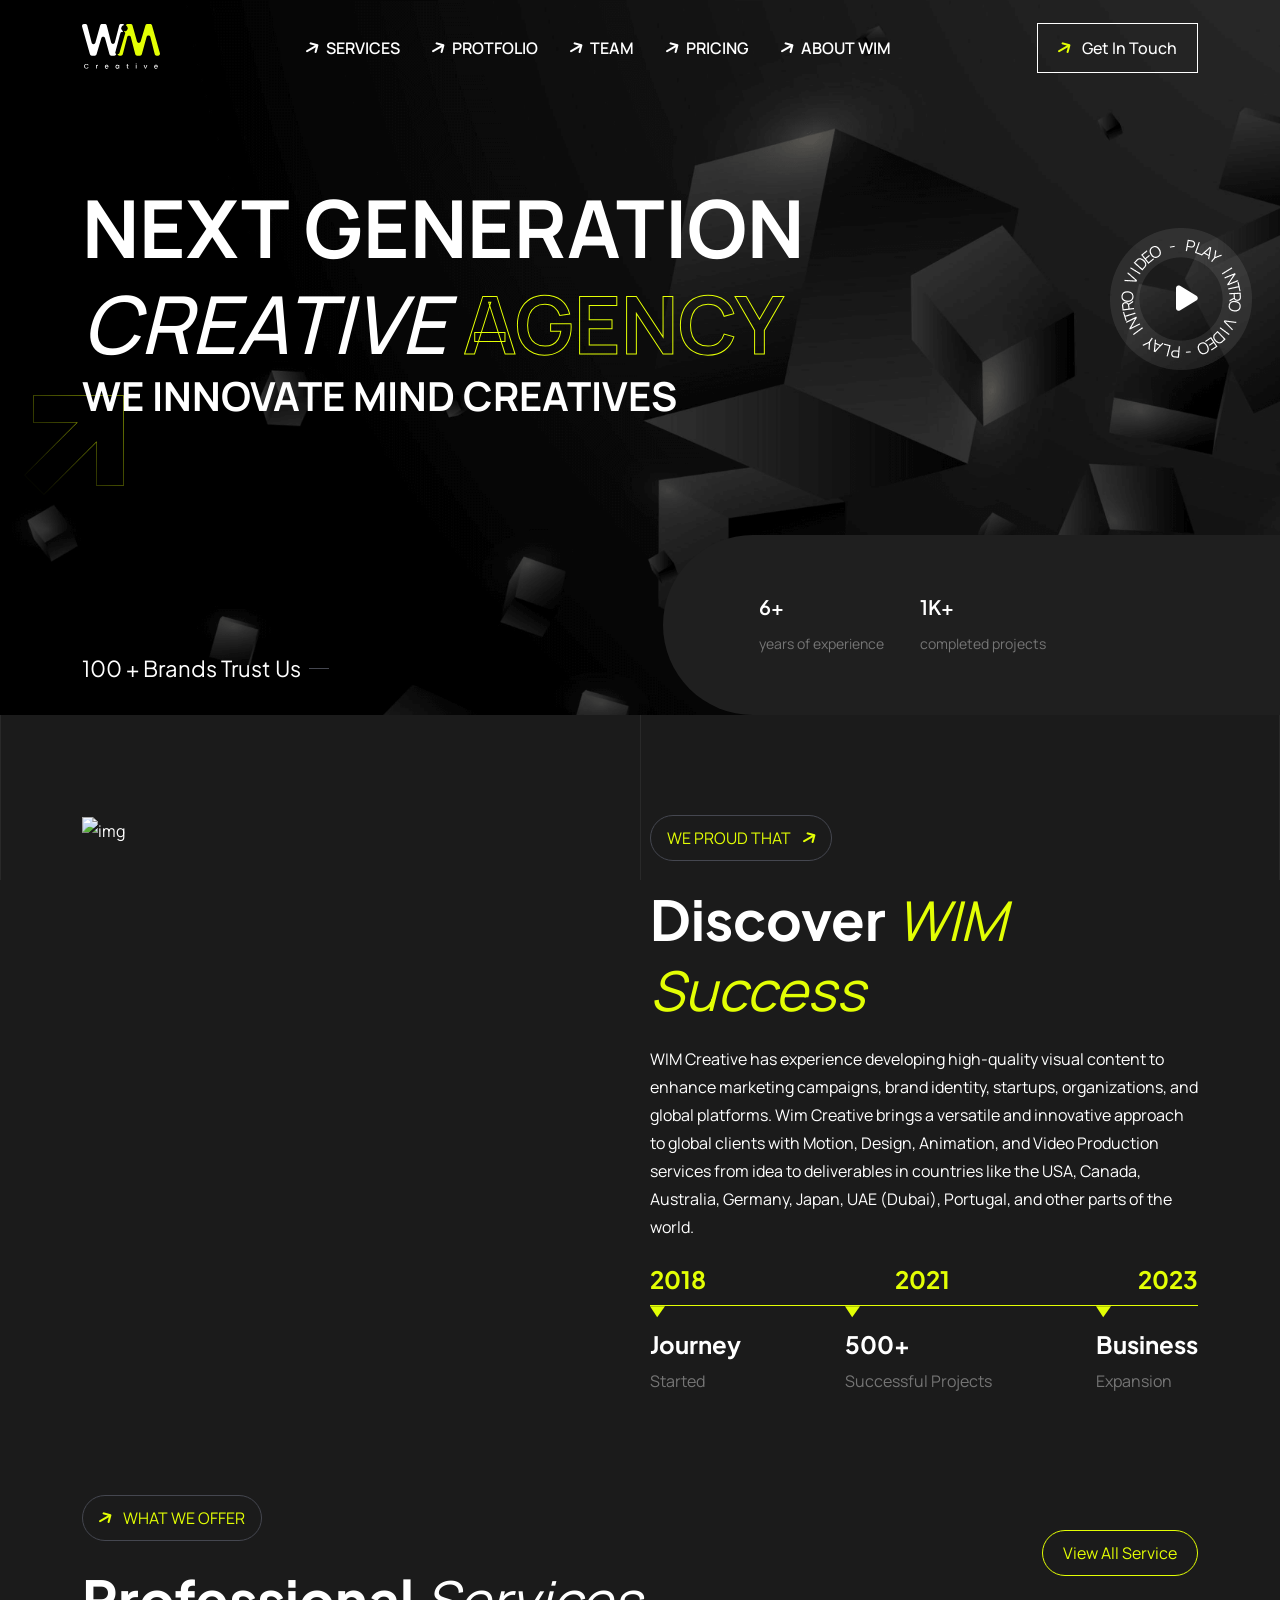
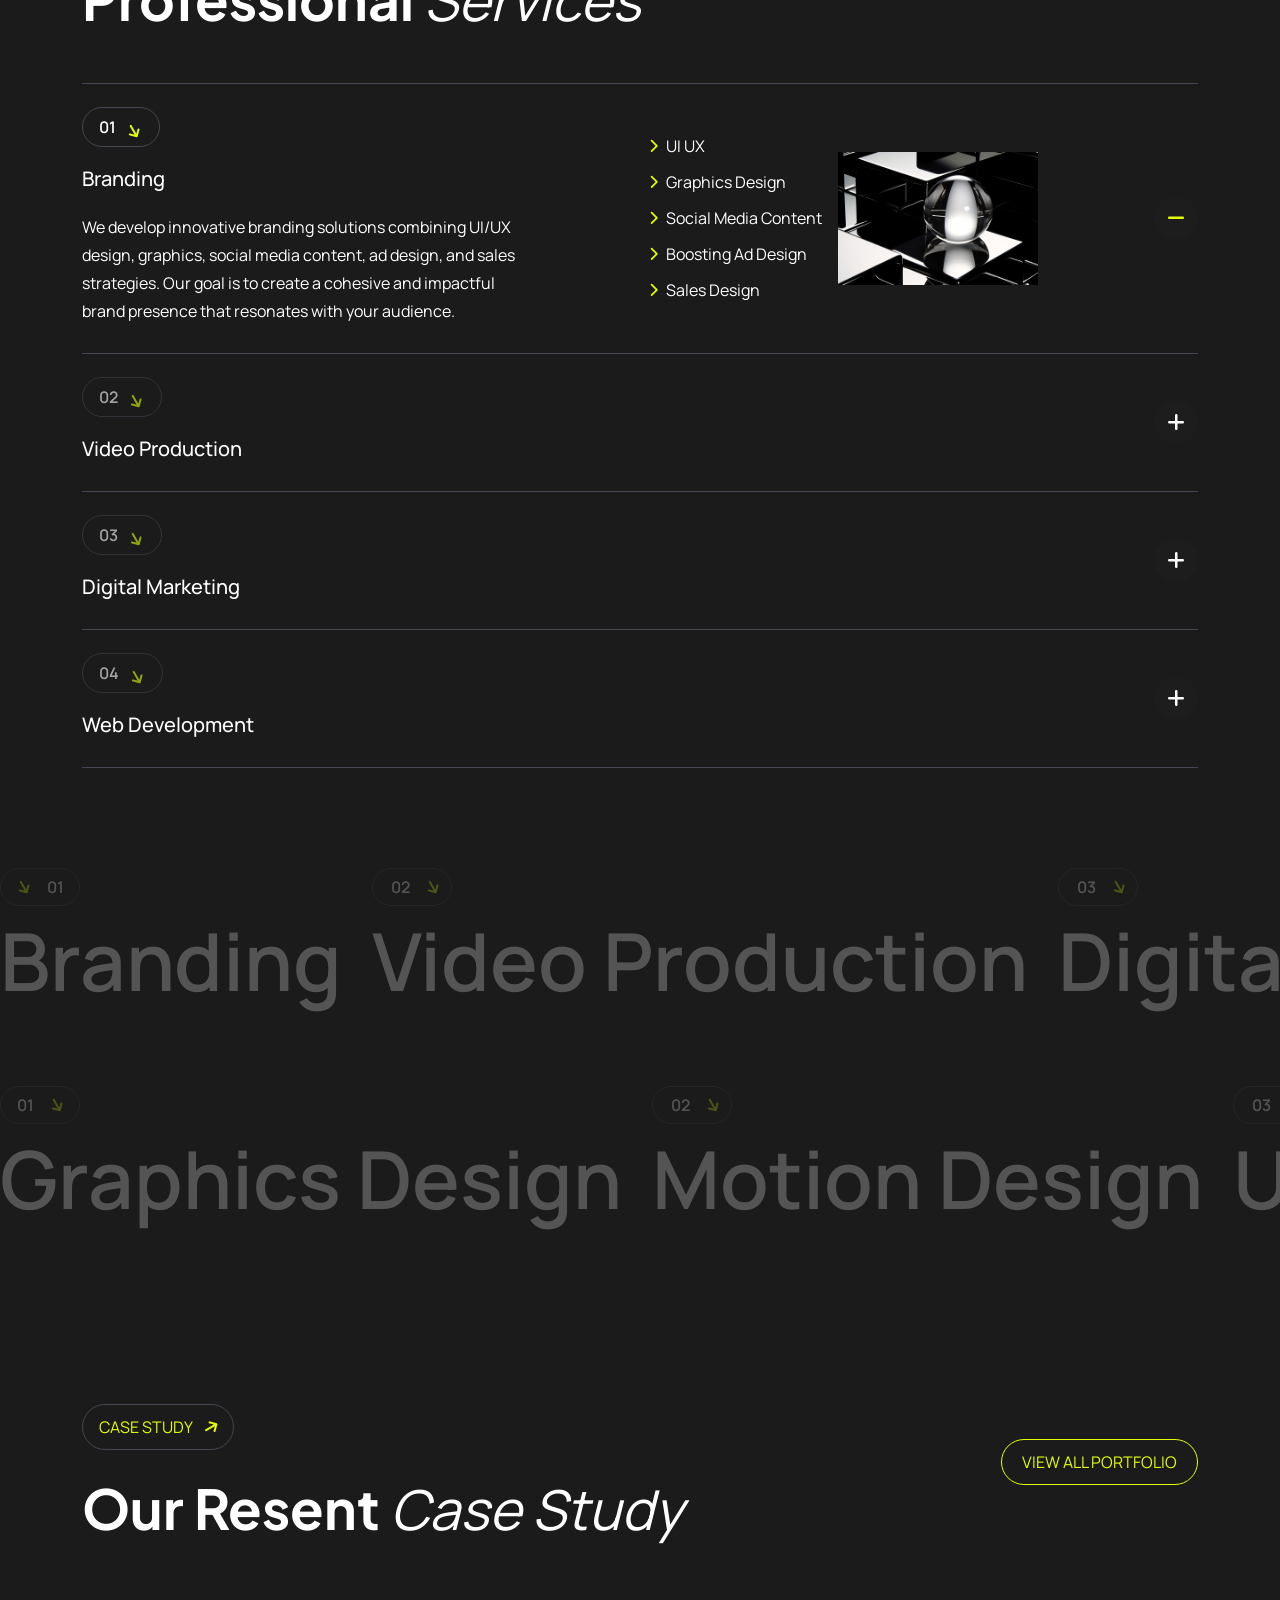
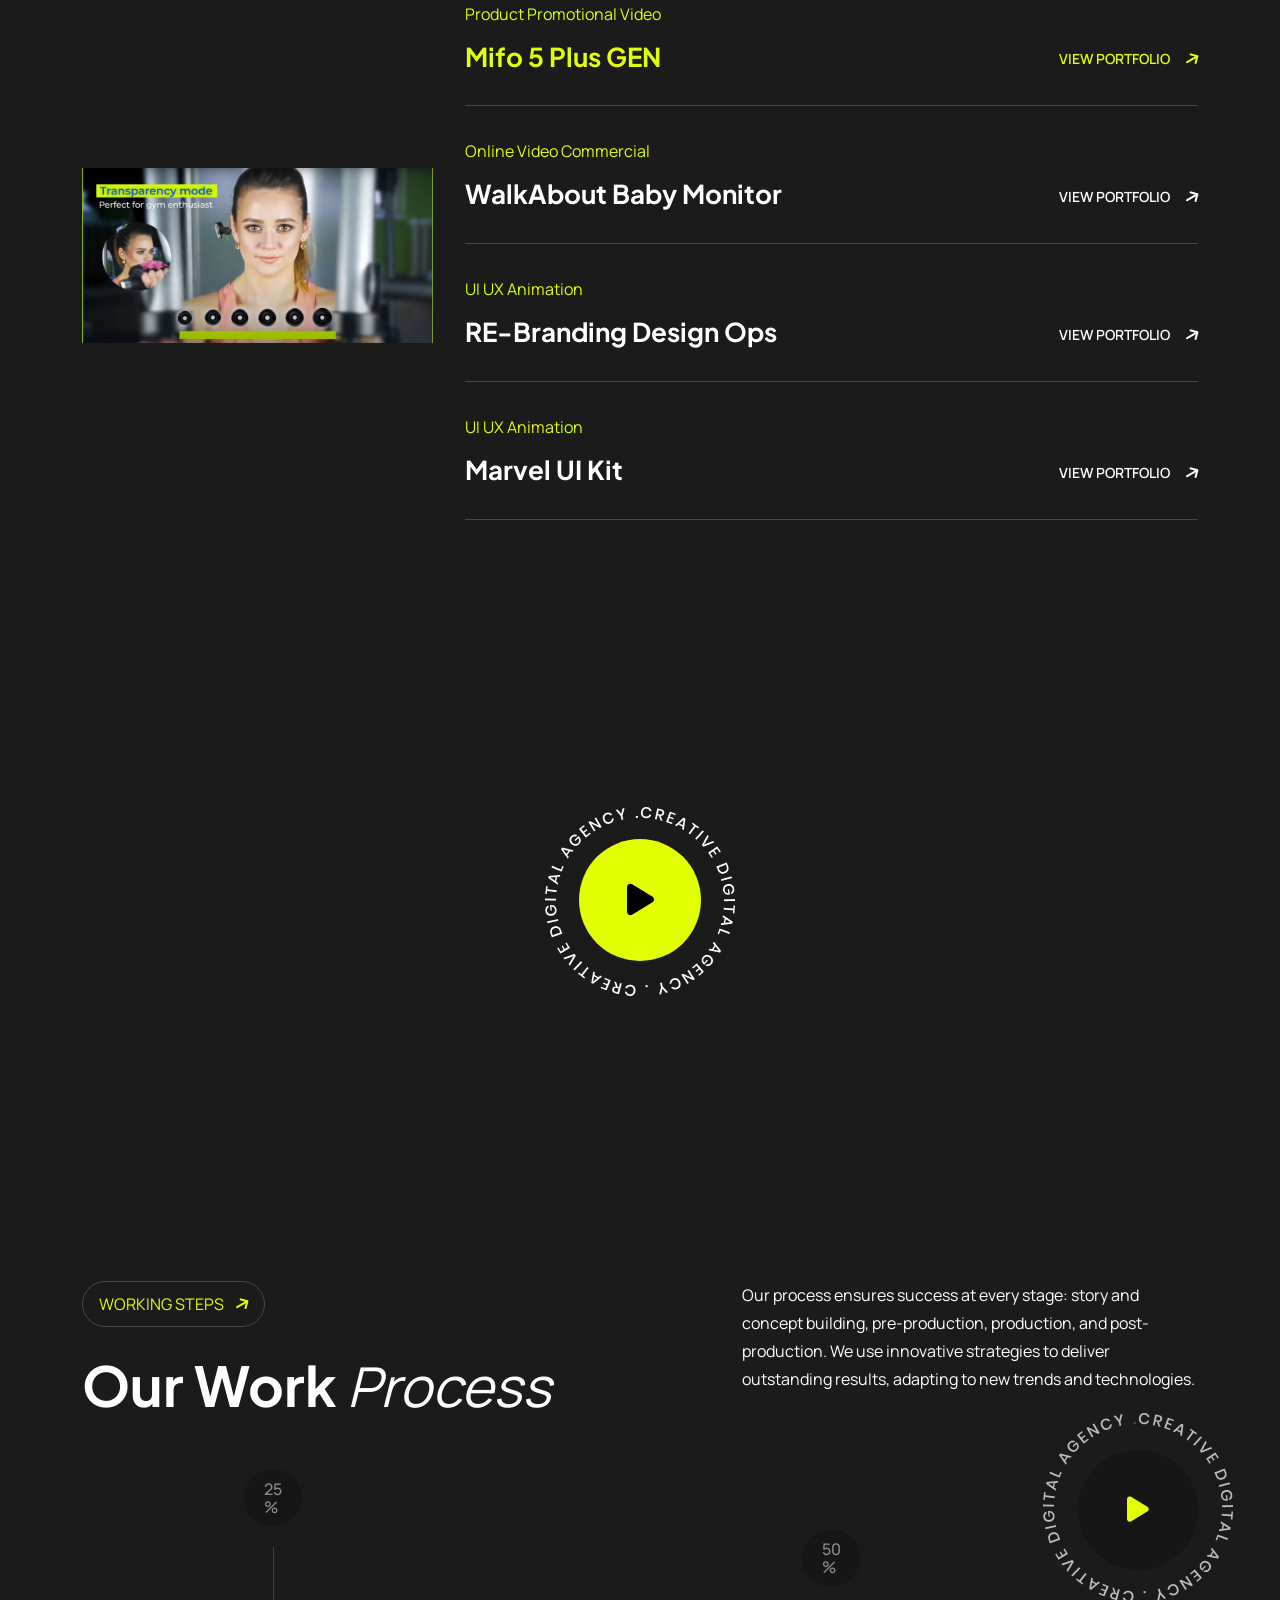
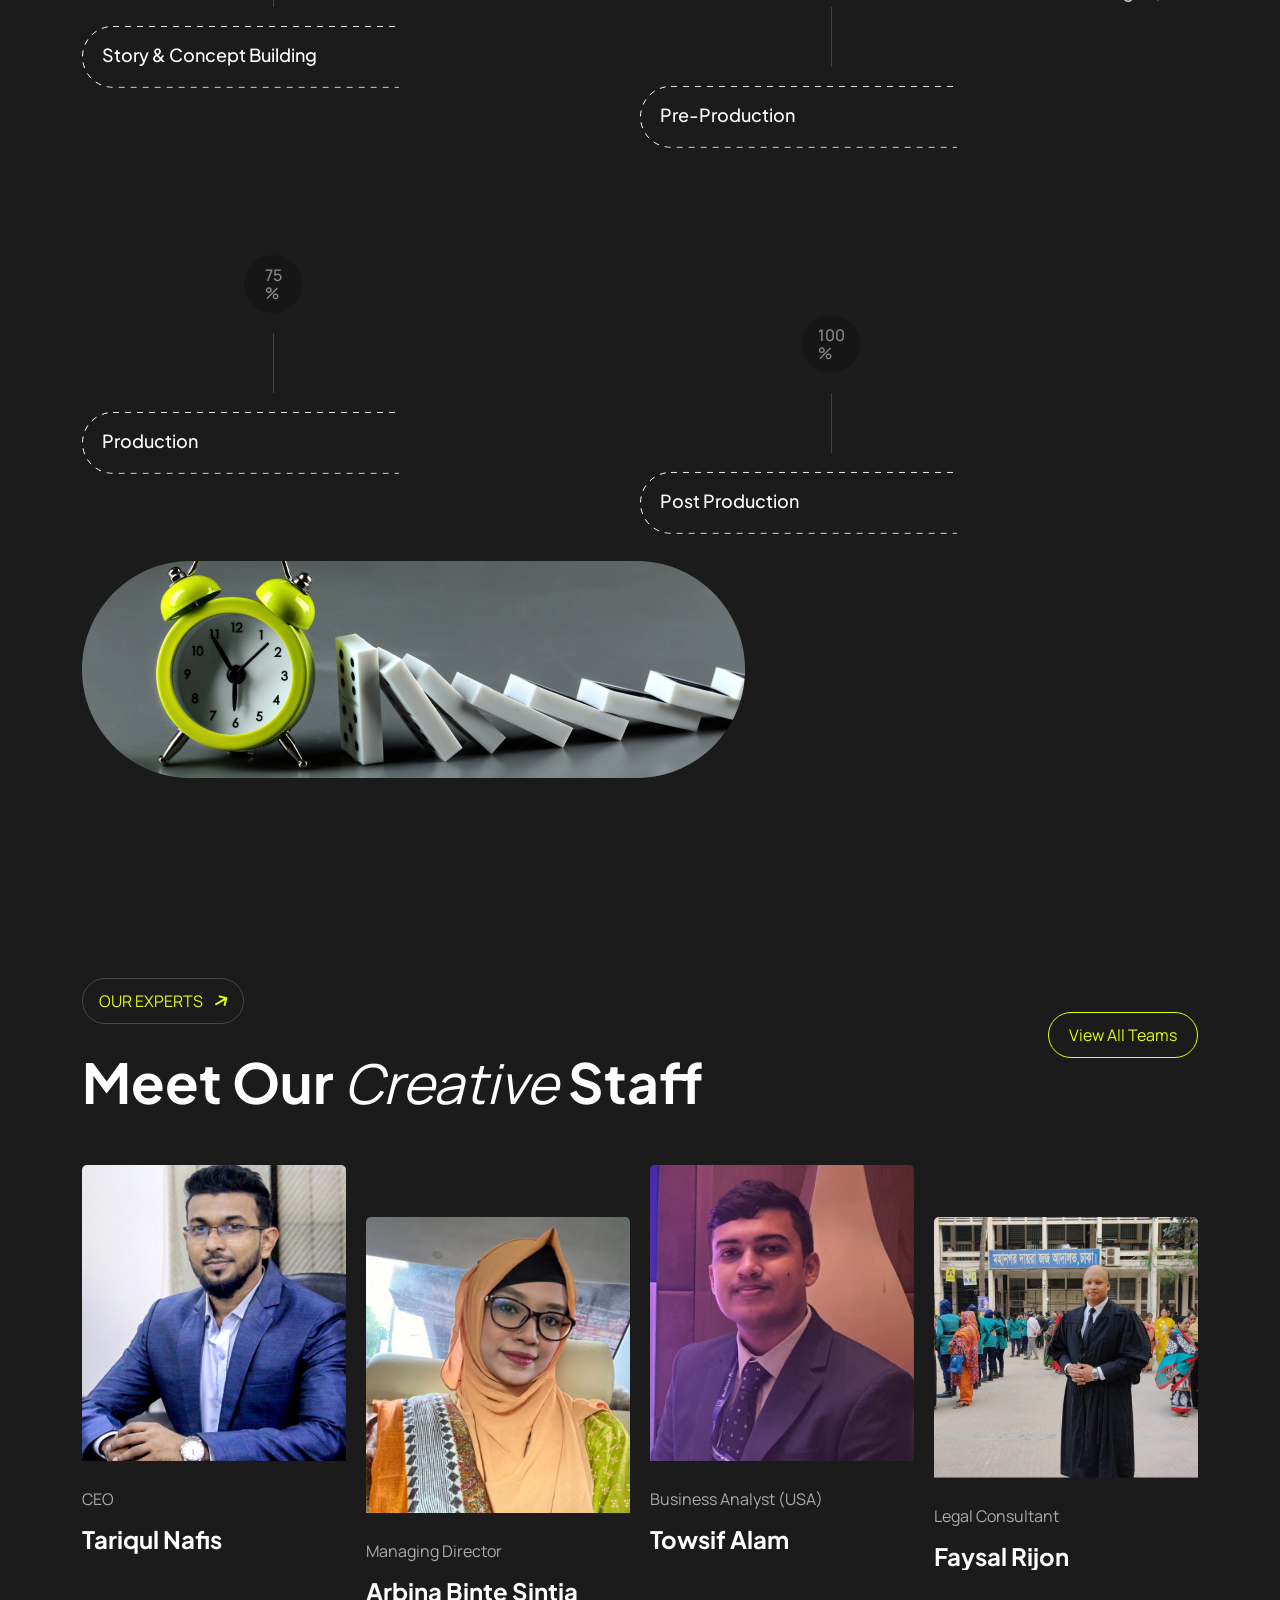
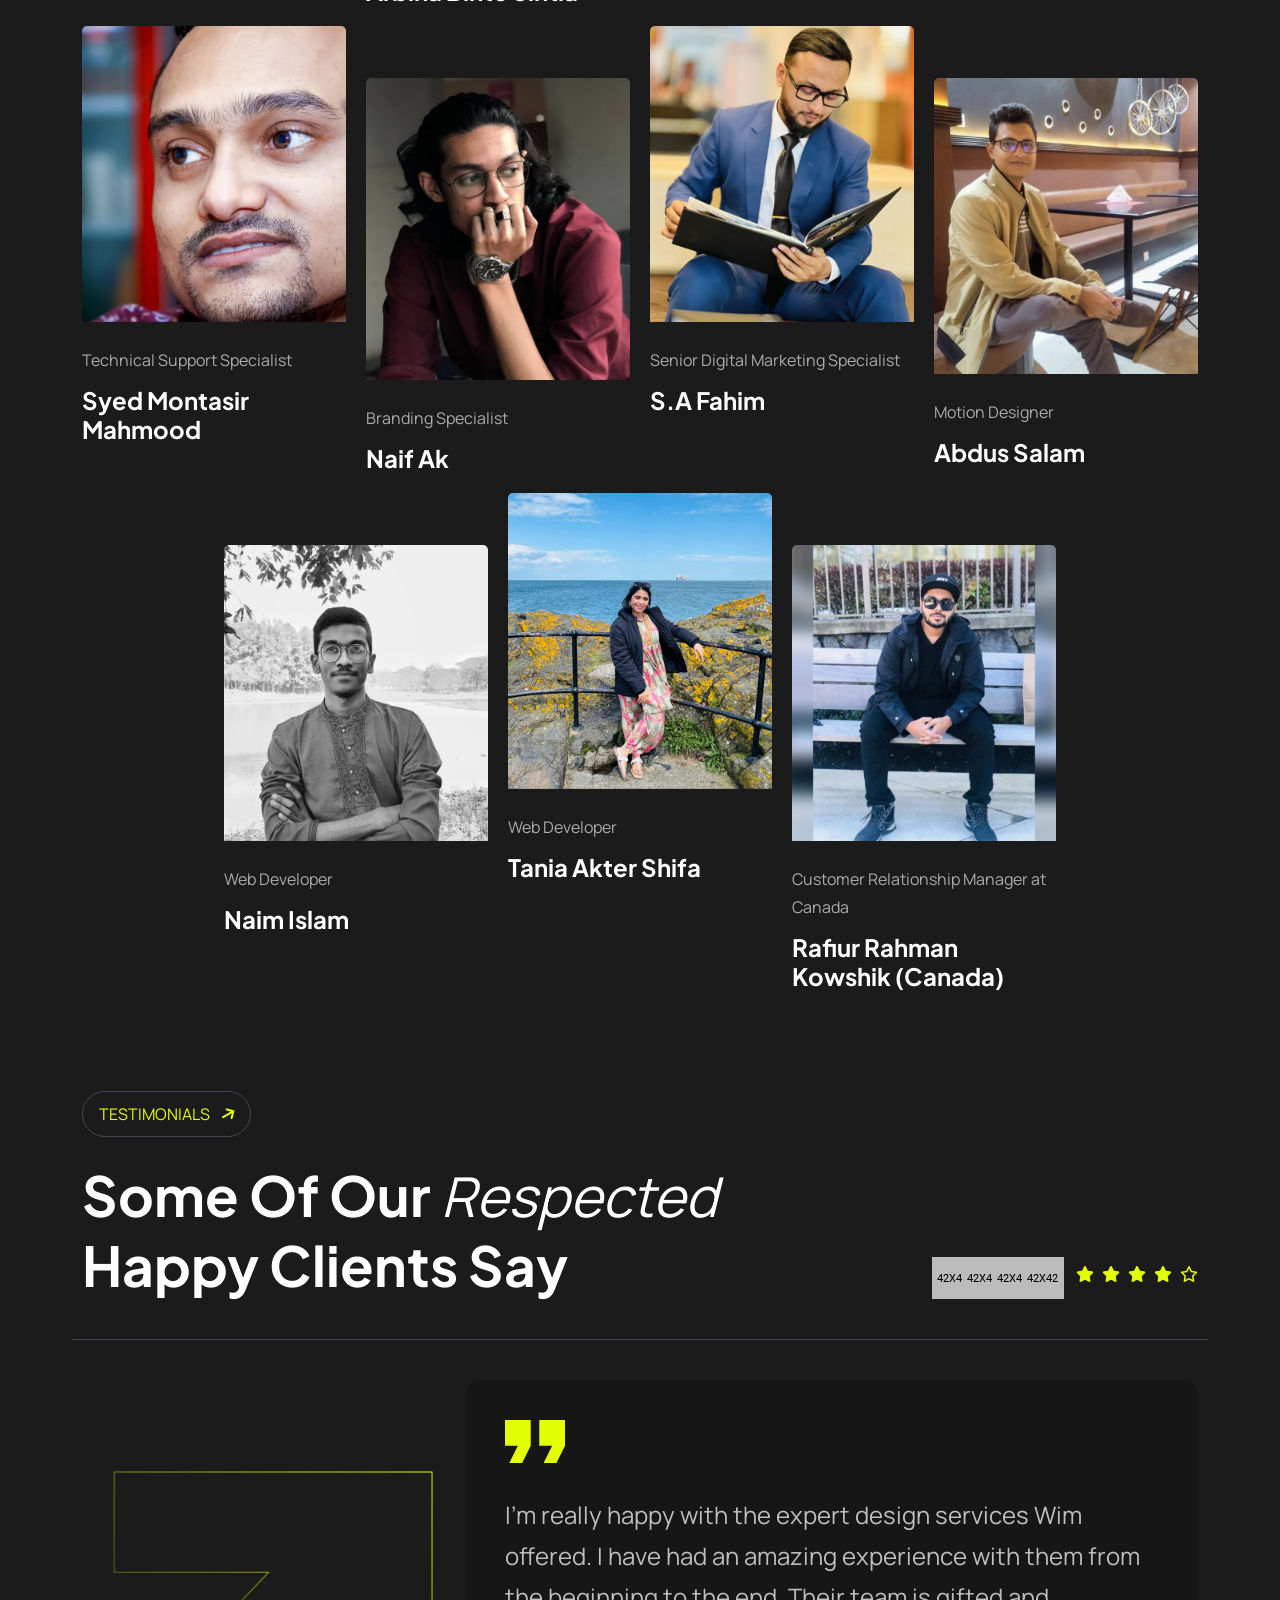
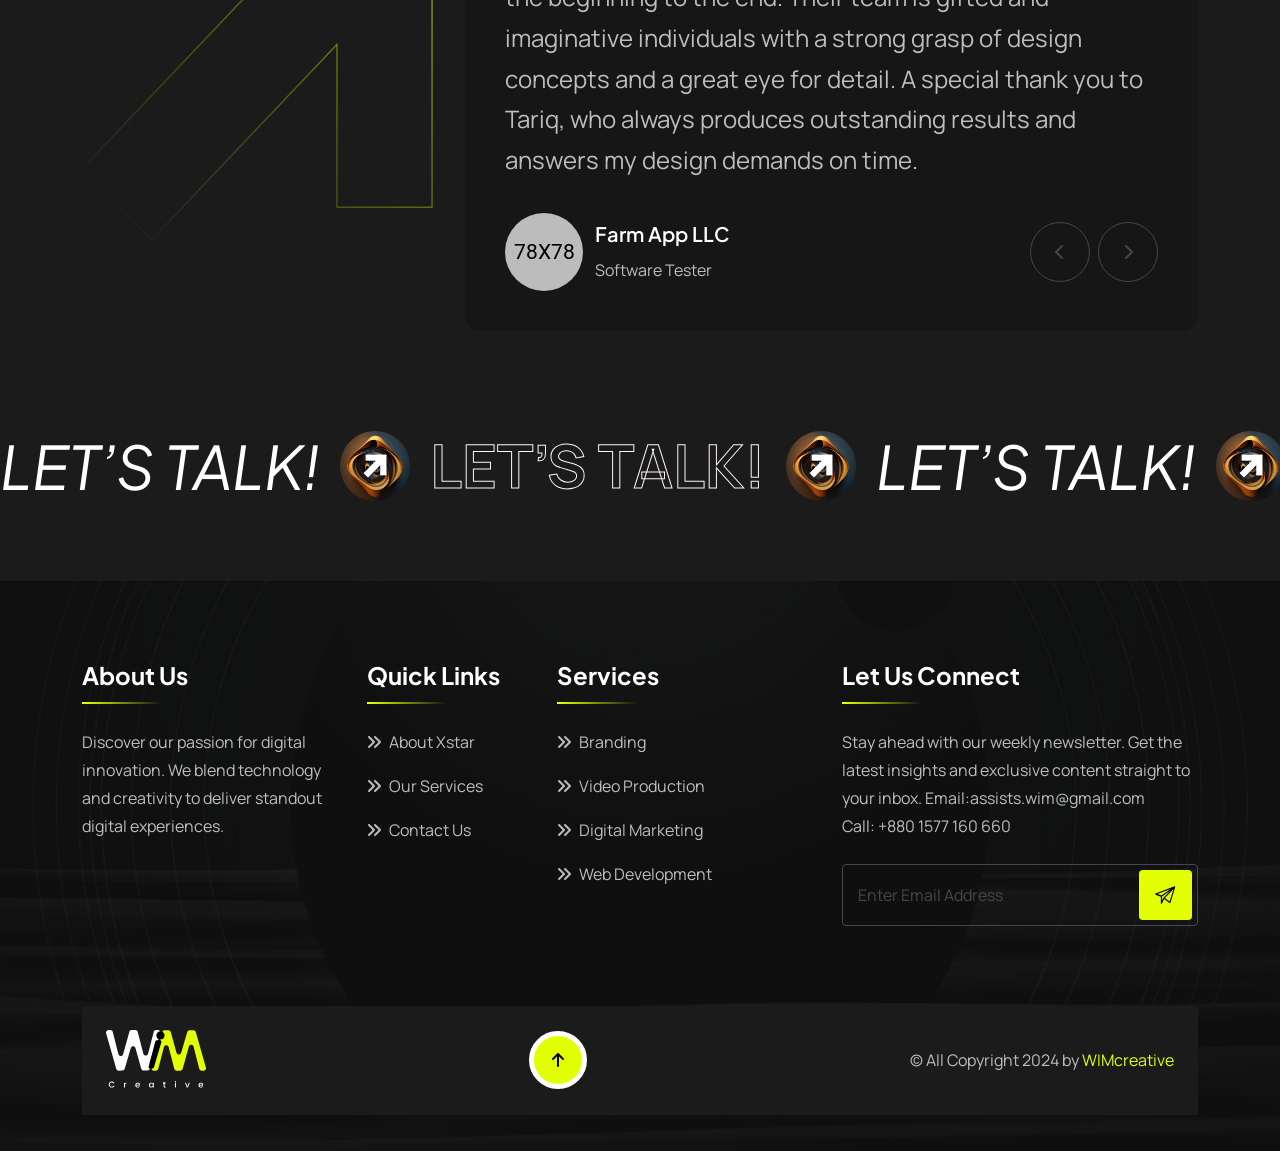
==== index.html @ 2f327586 "new updates are coming" ====
<!DOCTYPE html>
<html lang="en">
  <!--<< Header Area >>-->

  <head>
    <!-- == Meta Tags == -->
    <meta charset="UTF-8" />
    <meta http-equiv="X-UA-Compatible" content="IE=edge" />
    <meta name="viewport" content="width=device-width, initial-scale=1.0" />
    <!-- Keywords -->
    <meta name="keywords" content="boot, Bootstrap, Xstar - HTML Template" />
    <!--  Description -->
    <meta name="description" content="Xstar - Landing HTML Template" />
    <!-- == Page title == -->
    <title>WIM - Creative</title>
    <!-- Favicon/x-icon -->
    <link
      rel="shortcut icon"
      href="assets/img/logo/logo.svg"
      type="image/x-icon"
    />
    <!-- Bootstrap Min 5.2.3 Css-->
    <link rel="stylesheet" href="assets/css/bootstrap.min.css" />
    <!-- Fontawsome Icons Css-->
    <link rel="stylesheet" href="assets/css/all.min.css" />
    <!-- Magnifiq Popup Css -->
    <link rel="stylesheet" href="assets/css/magnific-popup.css" />
    <!-- Nice Select Css -->
    <link rel="stylesheet" href="assets/css/nice-select.css" />
    <!-- Swiper Slider Css -->
    <link rel="stylesheet" href="assets/css/swiper.min.css" />
    <!-- Aos Animation Css -->
    <link rel="stylesheet" href="assets/css/aos.css" />
    <!-- Main css -->
    <link rel="stylesheet" href="assets/css/main.css" />
  </head>

  <body class="position-relative bg2-clr">
    <!-- Preloader Start -->
    <!-- <div id="preloader" class="preloader">
      <div class="animation-preloader">
        <div class="spinner"></div>
        <div class="txt-loading">
          <span data-text-preloader="W" class="letters-loading"> W </span>
          <span data-text-preloader="I" class="letters-loading"> I </span>
          <span data-text-preloader="M" class="letters-loading"> M </span>
          <span data-text-preloader="Creative" class="letters-loading">
            Creative
          </span>
        </div>
        <p class="text-center">Loading</p>
      </div>
      <div class="loader">
        <div class="row">
          <div class="col-3 loader-section section-left">
            <div class="bg"></div>
          </div>
          <div class="col-3 loader-section section-left">
            <div class="bg"></div>
          </div>
          <div class="col-3 loader-section section-right">
            <div class="bg"></div>
          </div>
          <div class="col-3 loader-section section-right">
            <div class="bg"></div>
          </div>
        </div>
      </div>
    </div> -->

    <!-- Custom Header Start -->
    <header class="header-section cmn-fixed py-lg-0 py-6">
      <div class="container">
        <div class="main-navbar">
          <nav class="navbar-custom">
            <div
              class="d-lg-flex flex-xl-nowrap flex-wrap align-items-center justify-content-lg-between"
            >
              <div class="d-flex align-items-center justify-content-between">
                <a href="index.html" class="brand-logo">
                  <img
                    class="w-100"
                    src="assets/img/logo/Group (1).svg"
                    alt="logo"
                  />
                </a>
                <div class="d-flex align-items-center gap-xxl-5 gap-5">
                  <a
                    href="javascript:void(0)"
                    class="search-trigger search-icon d-lg-none d-block"
                  >
                    <i class="fal fa-search"></i>
                  </a>
                  <button
                    class="navbar-toggle-btn d-block d-lg-none"
                    type="button"
                  >
                    <span></span>
                    <span></span>
                    <span></span>
                    <span></span>
                  </button>
                </div>
              </div>
              <div class="navbar-toggle-item">
                <ul
                  class="custom-nav d-lg-flex d-grid gap-xxl-10 gap-xl-8 gap-lg-5 gap-md-2 gap-2 pt-lg-0 pt-5"
                >
                  <li class="menu-item position-relative">
                    <button
                      class="position-relative ps-5 fw_500 white-clr cus-z1"
                    >
                      <a href="service.html" class="fw_500 white-clr"
                        >Services</a
                      >
                    </button>
                  </li>
                  <li class="menu-item position-relative">
                    <button
                      class="position-relative ps-5 fw_500 white-clr cus-z1"
                    >
                      <a href="study-grid.html" class="fw_500 white-clr"
                        >Protfolio</a
                      >
                    </button>
                  </li>
                  <li class="menu-item position-relative">
                    <button
                      class="position-relative ps-5 fw_500 white-clr cus-z1"
                    >
                      <a href="team.html" class="fw_500 white-clr">
                        Team
                      </a>
                    </button>
                  </li>
                  <li class="menu-item position-relative">
                    <button
                      class="position-relative ps-5 fw_500 white-clr cus-z1"
                    >
                      <a href="pricing.html" class="fw_500 white-clr"
                        >Pricing</a
                      >
                    </button>
                  </li>
                  <li class="menu-item position-relative">
                    <button
                      class="position-relative ps-5 fw_500 white-clr cus-z1"
                    >
                      <a href="about.html" class="fw_500 white-clr"
                        >About WIM</a
                      >
                    </button>
                  </li>
                  <!-- <li class="menu-item position-relative">
                    <button
                      class="position-relative ps-5 fw_500 white-clr cus-z1"
                    >
                      Blog
                    </button>
                    <ul class="sub-menu px-lg-4 py-xxl-3 py-2">
                      <li class="menu-link py-1">
                        <a href="blog-grid.html" class="fw_500 white-clr"
                          >Blog Grid</a
                        >
                      </li>
                      <li class="menu-link py-1">
                        <a href="blog-list.html" class="fw_500 white-clr"
                          >Blog List</a
                        >
                      </li>
                      <li class="menu-link py-1">
                        <a href="blog-details.html" class="fw_500 white-clr"
                          >Blog Details</a
                        >
                      </li>
                    </ul>
                  </li> -->

                  <!-- <li class="menu-item position-relative">
                    <a href="contact.html" class="fw_500"> Contact Us </a>
                  </li> -->
                </ul>
              </div>
              <div
                class="d-lg-flex d-none d-grid justify-content-center ph-clickwrap align-items-center gap-xxl-7 gap-xl-6 gap-lg-5 gap-3"
              >
                <a
                  href="contact.html"
                  class="d-flex align-items-center gap-sm-3 gap-2 touch-btn cmn-btn"
                >
                  <span class="rot60">
                    <i class="fas fa-arrow-up"></i>
                  </span>
                  Get In Touch
                </a>
              </div>
            </div>
          </nav>
        </div>
      </div>
    </header>
    <!-- Custom Header End -->

    <!-- Main start -->
    <main class="main position-relative overflow-hidden" id="mains">
      <!-- Custom Line Shape -->
      <div class="line-shape cus-z-1 first w-100 h-100 d-flex flex-wrap"></div>
      <!-- Custom Line Shape -->

      <!-- Hero Section Version0 -->
      <section class="hero-section-version1 position-relative">
        <div class="container">
          <div class="row g-5">
            <div class="hero-v1-content position-relative">
              <div
                class="d-flex align-items-sm-center align-items-end justify-content-between"
              >
                <h1 class="white-clr text-uppercase">
                  <span
                    class="d-block"
                    data-aos="zoom-in-left"
                    data-aos-duration="1800"
                  >
                    Next Generation
                  </span>
                  <span>
                    <span
                      class="text-italic"
                      data-aos="zoom-in-right"
                      data-aos-duration="2100"
                    >
                      Creative
                    </span>
                    <span
                      class="designers"
                      data-text="Agency"
                      data-aos="zoom-in"
                      data-aos-duration="2000"
                    >
                      Agency
                    </span>
                  </span>
                  <span
                    class="d-block fs-1"
                    data-aos="zoom-in-left"
                    data-aos-duration="1800"
                  >
                    We Innovate Mind Creatives
                  </span>
                </h1>
                <a
                  href="https://www.youtube.com/watch?v=Q3hEKFl54PU"
                  class="video-popup"
                >
                  <span class="icon">
                    <i class="fas fa-play"></i>
                  </span>
                  <img
                    src="assets/img/element/bn1-circle.png"
                    alt="img"
                    class="hero-circle"
                  />
                </a>
              </div>
              <div class="hero-sponsor">
                <marquee width="1100" class="" behavior="" direction="">
                  <div
                    class="sponsor-inner d-flex align-items-center gap-xxl-13 gap-xl-10 gap-lg-6 gap-md-6 gap-5 mb-xxl-2 mb-xl-4 mb-lg-2 mb-1"
                  >
                    <a href="index.html">
                      <img src="assets/img/client/c5.png" alt="img" />
                    </a>
                    <a href="index.html">
                      <img src="assets/img/client/c6.png" alt="img" />
                    </a>
                    <a href="index.html">
                      <img src="assets/img/client/c2.png" alt="img" />
                    </a>
                    <a href="index.html">
                      <img src="assets/img/client/c1.png" alt="img" />
                    </a>
                    <a href="index.html">
                      <img src="assets/img/client/c3.png" alt="img" />
                    </a>
                    <a href="index.html">
                      <img src="assets/img/client/c4.png" alt="img" />
                    </a>
                  </div>
                </marquee>
                <div class="brandin-wrap d-block">
                  <h4 class="white-clr brading-text">100 + Brands Trust Us </h4>
                </div>
              </div>
            </div>
          </div>
        </div>
        <!-- Hero Exprience box -->
        <div class="hero-expriencebox d-flex align-items-center">
          <!-- <div class="expri-thumb">
            <img src="assets/img/banner/bn-expri.png" alt="img" />
          </div> -->
          <div
            class="expri-content d-flex align-items-center ms-4 gap-xxl-11 gap-xl-9 gap-lg-7 gap-6"
          >
            <div class="expri-cont-item">
              <h6 class="white-clr mb-2">6+</h6>
              <span class="yer spantext-clr"> years of experience </span>
            </div>
            <div class="expri-cont-item">
              <h6 class="white-clr mb-2">1K+</h6>
              <span class="yer spantext-clr"> completed projects </span>
            </div>
          </div>
        </div>
        <!-- Element -->
        <img
          src="assets/img/element/arrow-right-storke.png"
          alt="img"
          class="hero-arrow"
        />
      </section>
      <!-- Hero Section Version0 -->

      <!-- Product That Start -->
      <section class="about-product pt-space">
        <div class="container">
          <div class="row g-xxl-7 g-5">
            <div class="col-lg-6 col-md-6 col-sm-8">
              <div
                class="about-product-thumb w-100"
                data-aos="zoom-in"
                data-aos-duration="2000"
              >
                <img
                  src="assets/img/about/wimCretiveLogo.png"
                  alt="img"
                  class="w-100"
                />
              </div>
            </div>
            <div class="col-lg-6">
              <div class="about-product-content ps-xxl-10">
                <div class="pricing-title">
                  <div
                    class="radius-btn text-uppercase cmn-border d-inline-flex radius100 py-xxl-2 py-2 px-xxl-4 px-4 theme-clr gap-xxl-4 gap-3 mb-xxl-7 mb-xl-6 mb-5"
                    data-aos="fade-up-right"
                    data-aos-duration="1500"
                  >
                    WE PROUD THAT
                    <span class="rot60 d-inline-block">
                      <i class="fas fa-arrow-up theme-clr"></i>
                    </span>
                  </div>
                  <h2
                    class="stitle mb-xxl-8 mb-xl-7 mb-xl-5 mb-4"
                    data-aos="fade-up"
                    data-aos-duration="1600"
                  >
                    Discover <span class="fw-400 theme-clr">WIM Success</span>
                  </h2>
                  <p
                    class="white-clr mb-xxl-9 mb-xl-7 mb-xl-6 mb-6"
                    data-aos="fade-up"
                    data-aos-duration="1900"
                  >
                    WIM Creative has experience developing high-quality visual
                    content to enhance marketing campaigns, brand identity,
                    startups, organizations, and global platforms. Wim Creative
                    brings a versatile and innovative approach to global clients
                    with Motion, Design, Animation, and Video Production
                    services from idea to deliverables in countries like the
                    USA, Canada, Australia, Germany, Japan, UAE (Dubai),
                    Portugal, and other parts of the world.
                  </p>
                  <div
                    class="discover-dating"
                    data-aos="fade-up"
                    data-aos-duration="2200"
                  >
                    <div
                      class="allyear d-flex align-items-center justify-content-between mb-xxl-4 mb-xl-3"
                    >
                      <h5 class="fw-medium theme-clr">2018</h5>
                      <h5 class="fw-medium theme-clr">2021</h5>
                      <h5 class="fw-medium theme-clr">2023</h5>
                    </div>
                    <div class="allyear-content d-flex justify-content-between">
                      <div class="allyear-item">
                        <h5 class="white-clr mb-xxl-3 mb-2">Journey</h5>
                        <span class="spantext-clr"> Started </span>
                      </div>
                      <div class="allyear-item">
                        <h5 class="white-clr mb-xxl-3 mb-2">500+</h5>
                        <span class="spantext-clr"> Successful Projects </span>
                      </div>
                      <div class="allyear-item">
                        <h5 class="white-clr mb-xxl-3 mb-2">Business</h5>
                        <span class="spantext-clr"> Expansion </span>
                      </div>
                    </div>
                  </div>
                </div>
              </div>
            </div>
          </div>
        </div>
      </section>
      <!-- Product That End -->

      <!-- Service Version01 Tabs Start -->
      <section class="service-section pt-space pb-space">
        <div class="container position-relative">
          <div
            class="d-flex align-items-center justify-content-between flex-wrap gap-5 mb-xxl-17 mb-xl-12 mb-lg-10 mb-md-10 mb-sm-10 mb-9"
          >
            <div class="pricing-title">
              <div
                class="radius-btn text-uppercase cmn-border d-inline-flex radius100 py-xxl-2 py-2 px-xxl-4 px-4 theme-clr gap-xxl-4 gap-3 mb-xxl-8 mb-xl-6 mb-5"
              >
                <span class="rot60 d-inline-block">
                  <i class="fas fa-arrow-up theme-clr"></i>
                </span>
                WHAT WE OFFER
              </div>
              <h2 class="stitle">
                Professional <span class="fw-400">Services</span>
              </h2>
            </div>
            <a
              href="service.html"
              class="radius-btn d-inline-flex radius100 py-xxl-2 py-2 px-xxl-5 px-5 theme-border theme-clr gap-xxl-4 gap-3 mb-xxl-8 mb-xl-6 mb-5"
            >
              View All Service
            </a>
          </div>

          <!--Service Tabing section-->
          <div class="row g-xxl-6 g-4">
            <div class="service-tabing-wrap Faqs-section">
              <div
                class="accordion-single active py-xxl-9 py-xl-7 py-lg-6 py-5 bt-border"
              >
                <div class="header-area">
                  <div
                    class="accordion-btn justify-content-between d-flex align-items-center text-start d-flex position-relative w-100"
                  >
                    <div class="mtitle-ara">
                      <span
                        class="d-inine-flex serial-badge align-items-center gap-4 cmn-border radius100 white-clr"
                      >
                        01
                        <span class="rot60 d-inline-block theme-clr">
                          <i class="fa-solid fa-arrow-right"></i>
                        </span>
                      </span>
                      <span class="mtitle d-block mt-6">
                        <a
                          href="service-details.html"
                          class="white-clr whitehover"
                        >
                          Branding
                        </a>
                      </span>
                      <span class="pras mt-xxl-7 mt-xl-5 mt-4 d-block">
                        We develop innovative branding solutions combining UI/UX
                        design, graphics, social media content, ad design, and
                        sales strategies. Our goal is to create a cohesive and
                        impactful brand presence that resonates with your
                        audience.
                      </span>
                    </div>
                    <div
                      class="images-remove-area d-lg-flex d-none align-items-center gap-xxl-8 gap-4"
                    >
                      <ul class="modern-list d-grid gap-2">
                        <li class="d-flex align-items-center gap-2">
                          <i class="fas fa-chevron-right"></i> UI UX
                        </li>
                        <li class="d-flex align-items-center gap-2">
                          <i class="fas fa-chevron-right"></i> Graphics Design
                        </li>
                        <li class="d-flex align-items-center gap-2">
                          <i class="fas fa-chevron-right"></i> Social Media
                          Content
                        </li>
                        <li class="d-flex align-items-center gap-2">
                          <i class="fas fa-chevron-right"></i> Boosting Ad
                          Design
                        </li>
                        <li class="d-flex align-items-center gap-2">
                          <i class="fas fa-chevron-right"></i> Sales Design
                        </li>
                      </ul>
                      <div class="tab-remove-thumb">
                        <img src="assets/img/service/tab1.png" alt="img" />
                      </div>
                    </div>
                  </div>
                </div>
              </div>
              <div
                class="accordion-single py-xxl-9 py-xl-7 py-lg-6 py-5 bt-border"
              >
                <div class="header-area">
                  <div
                    class="accordion-btn justify-content-between d-flex align-items-center text-start d-flex position-relative w-100"
                  >
                    <div class="mtitle-ara">
                      <span
                        class="d-inine-flex serial-badge align-items-center gap-4 cmn-border radius100 white-clr"
                      >
                        02
                        <span class="rot60 d-inline-block theme-clr">
                          <i class="fa-solid fa-arrow-right"></i>
                        </span>
                      </span>
                      <span class="mtitle d-block mt-6">
                        <a
                          href="service-details.html"
                          class="white-clr whitehover"
                        >
                          Video Production
                        </a>
                      </span>
                      <span class="pras mt-xxl-7 mt-xl-5 mt-4 d-block">
                        Our video production services handle everything from
                        concept to final edit. We create high-quality videos
                        that tell your story, captivate your audience, and leave
                        a lasting impression with stunning visuals and engaging
                        narratives.
                      </span>
                    </div>
                    <div
                      class="images-remove-area d-lg-flex d-none align-items-center gap-xxl-8 gap-4"
                    >
                      <ul class="modern-list d-grid gap-2">
                        <li class="d-flex align-items-center gap-2">
                          <i class="fas fa-chevron-right"></i> Video Editing
                        </li>
                        <li class="d-flex align-items-center gap-2">
                          <i class="fas fa-chevron-right"></i> Motion Design
                        </li>
                        <li class="d-flex align-items-center gap-2">
                          <i class="fas fa-chevron-right"></i> UI Interactive
                          Animation
                        </li>
                        <li class="d-flex align-items-center gap-2">
                          <i class="fas fa-chevron-right"></i> 2D Animation
                        </li>
                      </ul>
                      <div class="tab-remove-thumb">
                        <img src="assets/img/service/tab2.png" alt="img" />
                      </div>
                    </div>
                  </div>
                </div>
              </div>
              <div
                class="accordion-single py-xxl-9 py-xl-7 py-lg-6 py-5 bt-border"
              >
                <div class="header-area">
                  <div
                    class="accordion-btn justify-content-between d-flex align-items-center text-start d-flex position-relative w-100"
                  >
                    <div class="mtitle-ara">
                      <span
                        class="d-inine-flex serial-badge align-items-center gap-4 cmn-border radius100 white-clr"
                      >
                        03
                        <span class="rot60 d-inline-block theme-clr">
                          <i class="fa-solid fa-arrow-right"></i>
                        </span>
                      </span>
                      <span class="mtitle d-block mt-6">
                        <a
                          href="service-details.html"
                          class="white-clr whitehover"
                        >
                          Digital Marketing
                        </a>
                      </span>
                      <span class="pras mt-xxl-7 mt-xl-5 mt-4 d-block">
                        We offer comprehensive digital marketing services
                        including SEO, SEM, social media, content marketing, and
                        email campaigns. Our strategies are data-driven to
                        increase traffic, engagement, and lead generation,
                        ensuring your online presence thrives.
                      </span>
                    </div>
                    <div
                      class="images-remove-area d-lg-flex d-none align-items-center gap-xxl-8 gap-4"
                    >
                      <ul class="modern-list d-grid gap-2">
                        <li class="d-flex align-items-center gap-2">
                          <i class="fas fa-chevron-right"></i> SEO
                        </li>
                        <li class="d-flex align-items-center gap-2">
                          <i class="fas fa-chevron-right"></i> Social Media
                          Marketing
                        </li>
                        <li class="d-flex align-items-center gap-2">
                          <i class="fas fa-chevron-right"></i> Search Engine
                          Marketing
                        </li>
                        <li class="d-flex align-items-center gap-2">
                          <i class="fas fa-chevron-right"></i> Google Business
                          Profile
                        </li>
                      </ul>
                      <div class="tab-remove-thumb">
                        <img
                          src="assets/img/service/tab3.png"
                          alt="img"
                          height="330"
                        />
                      </div>
                    </div>
                  </div>
                </div>
              </div>
              <div
                class="accordion-single py-xxl-9 py-xl-7 py-lg-6 py-5 bb-border bt-border"
              >
                <div class="header-area">
                  <div
                    class="accordion-btn justify-content-between d-flex align-items-center text-start d-flex position-relative w-100"
                  >
                    <div class="mtitle-ara">
                      <span
                        class="d-inine-flex serial-badge align-items-center gap-4 cmn-border radius100 white-clr"
                      >
                        04
                        <span class="rot60 d-inline-block theme-clr">
                          <i class="fa-solid fa-arrow-right"></i>
                        </span>
                      </span>
                      <span class="mtitle d-block mt-6">
                        <a
                          href="service-details.html"
                          class="white-clr whitehover"
                        >
                          Web Development
                        </a>
                      </span>
                      <span class="pras mt-xxl-7 mt-xl-5 mt-4 d-block">
                        We design and develop responsive, user-friendly websites
                        optimized for performance and scalability. From custom
                        designs to robust backend solutions, our websites
                        enhance user experience and drive conversions, tailored
                        to meet your unique needs.
                      </span>
                    </div>
                    <div
                      class="images-remove-area d-lg-flex d-none align-items-center gap-xxl-8 gap-4"
                    >
                      <ul class="modern-list d-grid gap-2">
                        <li class="d-flex align-items-center gap-2">
                          <i class="fas fa-chevron-right"></i> E-Commerce
                          Website
                        </li>
                        <li class="d-flex align-items-center gap-2">
                          <i class="fas fa-chevron-right"></i> Website
                          Development
                        </li>
                        <li class="d-flex align-items-center gap-2">
                          <i class="fas fa-chevron-right"></i> Website
                          Maintenance
                        </li>
                        <li class="d-flex align-items-center gap-2">
                          <i class="fas fa-chevron-right"></i> Website Speed
                          Optimization
                        </li>
                      </ul>
                      <div class="tab-remove-thumb">
                        <img
                          src="assets/img/service/tab4.png"
                          alt="img"
                          height="330"
                        />
                      </div>
                    </div>
                  </div>
                </div>
              </div>
            </div>
          </div>
          <!--Service Tabing section-->
        </div>
      </section>
      <!-- Service Version01 Tabs End -->

      <!-- Text SLider Start -->
      <div class="team-staft-slidewrap">
        <div class="digital-marketing mb-lg-0 mb-10">
          <div class="comm">
            <div class="cmn-textslide d-grid position-relative">
              <span
                class="d-flex justify-content-center serial-badge align-items-center gap-4 cmn-border radius100 white-clr"
              >
                <span class="rot60 d-inline-block theme-clr">
                  <i class="fa-solid fa-arrow-right"></i>
                </span>
                01
              </span>
              Branding
              <span class="digital-thumb">
                <img src="assets/img/service/tab1.png" alt="img" />
              </span>
            </div>
            <div class="cmn-textslide d-grid position-relative">
              <span
                class="d-flex serial-badge align-items-center gap-4 cmn-border radius100 white-clr"
              >
                02
                <span class="rot60 d-inline-block theme-clr">
                  <i class="fa-solid fa-arrow-right"></i>
                </span>
              </span>
              Video Production
              <span class="digital-thumb">
                <img src="assets/img/service/tab2.png" alt="img" />
              </span>
            </div>
            <div class="cmn-textslide d-grid position-relative">
              <span
                class="d-flex serial-badge align-items-center gap-4 cmn-border radius100 white-clr"
              >
                03
                <span class="rot60 d-inline-block theme-clr">
                  <i class="fa-solid fa-arrow-right"></i>
                </span>
              </span>
              Digital Marketing
              <span class="digital-thumb">
                <img src="assets/img/service/tab3.png" alt="img" />
              </span>
            </div>
            <div class="cmn-textslide d-grid position-relative">
              <span
                class="d-flex justify-content-center serial-badge align-items-center gap-4 cmn-border radius100 white-clr"
              >
                04
                <span class="rot60 d-inline-block theme-clr">
                  <i class="fa-solid fa-arrow-right"></i>
                </span>
              </span>
              Web Development
              <span class="digital-thumb">
                <img src="assets/img/service/tab4.png" alt="img" />
              </span>
            </div>
            <div class="cmn-textslide d-grid position-relative">
              <span
                class="d-flex serial-badge align-items-center gap-4 cmn-border radius100 white-clr"
              >
                05
                <span class="rot60 d-inline-block theme-clr">
                  <i class="fa-solid fa-arrow-right"></i>
                </span>
              </span>
              UI/UX Experience
              <span class="digital-thumb">
                <img src="assets/img/service/tab1.png" alt="img" />
              </span>
            </div>
            <div class="cmn-textslide d-grid position-relative">
              <span
                class="d-flex serial-badge align-items-center gap-4 cmn-border radius100 white-clr"
              >
                06
                <span class="rot60 d-inline-block theme-clr">
                  <i class="fa-solid fa-arrow-right"></i>
                </span>
              </span>
              Digital Marketing
              <span class="digital-thumb">
                <img src="assets/img/service/tab3.png" alt="img" />
              </span>
            </div>
          </div>
          <div class="comm mx-2">
            <div class="cmn-textslide d-grid position-relative">
              <span
                class="d-flex justify-content-center serial-badge align-items-center gap-4 cmn-border radius100 white-clr"
              >
                <span class="rot60 d-inline-block theme-clr">
                  <i class="fa-solid fa-arrow-right"></i>
                </span>
                01
              </span>
              Branding
              <span class="digital-thumb">
                <img src="assets/img/service/tab1.png" alt="img" />
              </span>
            </div>
            <div class="cmn-textslide d-grid position-relative">
              <span
                class="d-flex serial-badge align-items-center gap-4 cmn-border radius100 white-clr"
              >
                02
                <span class="rot60 d-inline-block theme-clr">
                  <i class="fa-solid fa-arrow-right"></i>
                </span>
              </span>
              Video Production
              <span class="digital-thumb">
                <img src="assets/img/service/tab2.png" alt="img" />
              </span>
            </div>
            <div class="cmn-textslide d-grid position-relative">
              <span
                class="d-flex serial-badge align-items-center gap-4 cmn-border radius100 white-clr"
              >
                03
                <span class="rot60 d-inline-block theme-clr">
                  <i class="fa-solid fa-arrow-right"></i>
                </span>
              </span>
              Digital Marketing
              <span class="digital-thumb">
                <img src="assets/img/service/tab3.png" alt="img" />
              </span>
            </div>
            <div class="cmn-textslide d-grid position-relative">
              <span
                class="d-flex justify-content-center serial-badge align-items-center gap-4 cmn-border radius100 white-clr"
              >
                04
                <span class="rot60 d-inline-block theme-clr">
                  <i class="fa-solid fa-arrow-right"></i>
                </span>
              </span>
              Web Development
              <span class="digital-thumb">
                <img src="assets/img/service/tab4.png" alt="img" />
              </span>
            </div>
            <div class="cmn-textslide d-grid position-relative">
              <span
                class="d-flex serial-badge align-items-center gap-4 cmn-border radius100 white-clr"
              >
                05
                <span class="rot60 d-inline-block theme-clr">
                  <i class="fa-solid fa-arrow-right"></i>
                </span>
              </span>
              UI/UX Experience
              <span class="digital-thumb">
                <img src="assets/img/service/tab1.png" alt="img" />
              </span>
            </div>
            <div class="cmn-textslide d-grid position-relative">
              <span
                class="d-flex serial-badge align-items-center gap-4 cmn-border radius100 white-clr"
              >
                06
                <span class="rot60 d-inline-block theme-clr">
                  <i class="fa-solid fa-arrow-right"></i>
                </span>
              </span>
              Digital Marketing
              <span class="digital-thumb">
                <img src="assets/img/service/tab3.png" alt="img" />
              </span>
            </div>
          </div>
        </div>
        <div class="digital-marketing text-slie-reverse">
          <div class="comm">
            <div class="cmn-textslide d-grid position-relative">
              <span
                class="d-flex justify-content-center serial-badge align-items-center gap-4 cmn-border radius100 white-clr"
              >
                01
                <span class="rot60 d-inline-block theme-clr">
                  <i class="fa-solid fa-arrow-right"></i>
                </span>
              </span>
              Graphics Design
              <span class="digital-thumb">
                <img src="assets/img/service/tab1.png" alt="img" />
              </span>
            </div>
            <div class="cmn-textslide d-grid position-relative">
              <span
                class="d-flex serial-badge align-items-center gap-4 cmn-border radius100 white-clr"
              >
                02
                <span class="rot60 d-inline-block theme-clr">
                  <i class="fa-solid fa-arrow-right"></i>
                </span>
              </span>
              Motion Design
              <span class="digital-thumb">
                <img src="assets/img/service/tab2.png" alt="img" />
              </span>
            </div>
            <div class="cmn-textslide d-grid position-relative">
              <span
                class="d-flex serial-badge align-items-center gap-4 cmn-border radius100 white-clr"
              >
                03
                <span class="rot60 d-inline-block theme-clr">
                  <i class="fa-solid fa-arrow-right"></i>
                </span>
              </span>
              UI Interactive Animation
              <span class="digital-thumb">
                <img src="assets/img/service/tab3.png" alt="img" />
              </span>
            </div>
            <div class="cmn-textslide d-grid position-relative">
              <span
                class="d-flex justify-content-center serial-badge align-items-center gap-4 cmn-border radius100 white-clr"
              >
                04
                <span class="rot60 d-inline-block theme-clr">
                  <i class="fa-solid fa-arrow-right"></i>
                </span>
              </span>
              Social Media Marketing
              <span class="digital-thumb">
                <img src="assets/img/service/tab4.png" alt="img" />
              </span>
            </div>
            <div class="cmn-textslide d-grid position-relative">
              <span
                class="d-flex serial-badge align-items-center gap-4 cmn-border radius100 white-clr"
              >
                05
                <span class="rot60 d-inline-block theme-clr">
                  <i class="fa-solid fa-arrow-right"></i>
                </span>
              </span>
              Website Development
              <span class="digital-thumb">
                <img src="assets/img/service/tab1.png" alt="img" />
              </span>
            </div>
            <div class="cmn-textslide d-grid position-relative">
              <span
                class="d-flex serial-badge align-items-center gap-4 cmn-border radius100 white-clr"
              >
                06
                <span class="rot60 d-inline-block theme-clr">
                  <i class="fa-solid fa-arrow-right"></i>
                </span>
              </span>
              2D Animation
              <span class="digital-thumb">
                <img src="assets/img/service/tab3.png" alt="img" />
              </span>
            </div>
          </div>
          <div class="comm">
            <div class="cmn-textslide d-grid position-relative">
              <span
                class="d-flex justify-content-center serial-badge align-items-center gap-4 cmn-border radius100 white-clr"
              >
                01
                <span class="rot60 d-inline-block theme-clr">
                  <i class="fa-solid fa-arrow-right"></i>
                </span>
              </span>
              Graphics Design
              <span class="digital-thumb">
                <img src="assets/img/service/tab1.png" alt="img" />
              </span>
            </div>
            <div class="cmn-textslide d-grid position-relative">
              <span
                class="d-flex serial-badge align-items-center gap-4 cmn-border radius100 white-clr"
              >
                02
                <span class="rot60 d-inline-block theme-clr">
                  <i class="fa-solid fa-arrow-right"></i>
                </span>
              </span>
              Motion Design
              <span class="digital-thumb">
                <img src="assets/img/service/tab2.png" alt="img" />
              </span>
            </div>
            <div class="cmn-textslide d-grid position-relative">
              <span
                class="d-flex serial-badge align-items-center gap-4 cmn-border radius100 white-clr"
              >
                03
                <span class="rot60 d-inline-block theme-clr">
                  <i class="fa-solid fa-arrow-right"></i>
                </span>
              </span>
              UI Interactive Animation
              <span class="digital-thumb">
                <img src="assets/img/service/tab3.png" alt="img" />
              </span>
            </div>
            <div class="cmn-textslide d-grid position-relative">
              <span
                class="d-flex justify-content-center serial-badge align-items-center gap-4 cmn-border radius100 white-clr"
              >
                04
                <span class="rot60 d-inline-block theme-clr">
                  <i class="fa-solid fa-arrow-right"></i>
                </span>
              </span>
              Social Media Marketing
              <span class="digital-thumb">
                <img src="assets/img/service/tab4.png" alt="img" />
              </span>
            </div>
            <div class="cmn-textslide d-grid position-relative">
              <span
                class="d-flex serial-badge align-items-center gap-4 cmn-border radius100 white-clr"
              >
                05
                <span class="rot60 d-inline-block theme-clr">
                  <i class="fa-solid fa-arrow-right"></i>
                </span>
              </span>
              Website Development
              <span class="digital-thumb">
                <img src="assets/img/service/tab1.png" alt="img" />
              </span>
            </div>
            <div class="cmn-textslide d-grid position-relative">
              <span
                class="d-flex serial-badge align-items-center gap-4 cmn-border radius100 white-clr"
              >
                06
                <span class="rot60 d-inline-block theme-clr">
                  <i class="fa-solid fa-arrow-right"></i>
                </span>
              </span>
              2D Animation
              <span class="digital-thumb">
                <img src="assets/img/service/tab3.png" alt="img" />
              </span>
            </div>
          </div>
        </div>
      </div>
      <!-- Text Slider End -->

      <!-- Tab Case Study Start -->
      <section class="pt-space pb-space position-relative">
        <div class="container position-relative">
          <div
            class="d-flex align-items-center justify-content-between flex-wrap gap-5 mb-xxl-15 mb-xl-12 mb-lg-10 mb-md-10 mb-sm-10 mb-9"
          >
            <div class="pricing-title">
              <div
                class="radius-btn text-uppercase cmn-border d-inline-flex radius100 py-xxl-2 py-2 px-xxl-4 px-4 theme-clr gap-xxl-4 gap-3 mb-xxl-8 mb-xl-6 mb-5"
              >
                Case Study
                <span class="rot60 d-inline-block">
                  <i class="fas fa-arrow-up theme-clr"></i>
                </span>
              </div>
              <h2 class="stitle">
                Our Resent <span class="fw-400">Case Study</span>
              </h2>
            </div>
            <a
              href="https://www.youtube.com/watch?v=oKdzQ4WqArU"
              class="radius-btn d-inline-flex radius100 py-xxl-2 py-2 px-xxl-5 px-5 theme-border theme-clr gap-xxl-4 gap-3 mb-xxl-8 mb-xl-6 mb-5"
              target="_blank"
            >
              VIEW ALL PORTFOLIO
            </a>
          </div>
          <div class="onhover-tabbing-wrap">
            <div class="row align-items-center g-xxl-10 g-xl-8 g-5">
              <div class="col-lg-4">
                <div class="tab-content" id="nav-tabContent">
                  <div
                    class="tab-pane fade show active"
                    id="nav-home"
                    role="tabpanel"
                    aria-labelledby="nav-home-tab"
                  >
                    <div class="tcase-thumb">
                      <img src="assets/img/case/tcase1.png" alt="img" />
                    </div>
                  </div>
                  <div
                    class="tab-pane fade"
                    id="nav-profile"
                    role="tabpanel"
                    aria-labelledby="nav-profile-tab"
                  >
                    <div class="tcase-thumb">
                      <img src="assets/img/case/tcase2.png" alt="img" />
                    </div>
                  </div>
                  <div
                    class="tab-pane fade"
                    id="nav-contact"
                    role="tabpanel"
                    aria-labelledby="nav-contact-tab"
                  >
                    <div class="tcase-thumb">
                      <img src="assets/img/case/tcase3.png" alt="img" />
                    </div>
                  </div>
                  <div
                    class="tab-pane fade"
                    id="nav-contact01"
                    role="tabpanel"
                    aria-labelledby="nav-contact-tab01"
                  >
                    <div class="tcase-thumb">
                      <img src="assets/img/case/tcase4.png" alt="img" />
                    </div>
                  </div>
                </div>
              </div>
              <div class="col-lg-8">
                <div
                  class="nav nav-tabs"
                  id="nav-tab"
                  role="tablist"
                  data-toggle="tab-hover"
                >
                  <div
                    class="nav-link px-0 pb-xxl-10 pb-xl-8 pb-lg-6 pb-4 active"
                    id="nav-home-tab"
                    data-bs-toggle="tab"
                    data-bs-target="#nav-home"
                    role="tab"
                    aria-controls="nav-home"
                    aria-selected="true"
                  >
                    <div class="info-left">
                      <span
                        class="devs text-start theme-clr d-block mb-xxl-4 mb-3"
                      >
                        Product Promotional Video
                      </span>
                      <h4 class="white-clr text-start">Mifo 5 Plus GEN</h4>
                    </div>
                    <a
                      href="https://www.youtube.com/watch?v=oKdzQ4WqArU"
                      class="right-info d-flex align-items-center gap-4"
                      target="_blank"
                    >
                      VIEW portfolio
                      <span class="rot60">
                        <i class="fas fa-arrow-up"></i>
                      </span>
                    </a>
                  </div>
                  <div
                    class="nav-link px-0 py-xxl-10 py-xl-8 py-lg-6 py-4"
                    id="nav-profile-tab"
                    data-bs-toggle="tab"
                    data-bs-target="#nav-profile"
                    role="tab"
                    aria-controls="nav-profile"
                    aria-selected="false"
                  >
                    <div class="info-left">
                      <span
                        class="devs text-start theme-clr d-block mb-xxl-4 mb-3"
                      >
                        Online Video Commercial
                      </span>
                      <h4 class="white-clr text-start">
                        WalkAbout Baby Monitor
                      </h4>
                    </div>
                    <a
                      href="https://www.youtube.com/watch?v=Mogsoq5Hs2Y"
                      class="right-info d-flex align-items-center gap-4"
                      target="_blank"
                    >
                      VIEW portfolio
                      <span class="rot60">
                        <i class="fas fa-arrow-up"></i>
                      </span>
                    </a>
                  </div>
                  <div
                    class="nav-link px-0 py-xxl-10 py-xl-8 py-lg-6 py-4"
                    id="nav-contact-tab"
                    data-bs-toggle="tab"
                    data-bs-target="#nav-contact"
                    role="tab"
                    aria-controls="nav-contact"
                    aria-selected="false"
                  >
                    <div class="info-left">
                      <span
                        class="devs text-start theme-clr d-block mb-xxl-4 mb-3"
                      >
                        UI UX Animation
                      </span>
                      <h4 class="white-clr text-start">
                        RE-Branding Design Ops
                      </h4>
                    </div>
                    <a
                      href="https://youtu.be/aOvLRu1Zjgk"
                      class="right-info d-flex align-items-center gap-4"
                      target="_blank"
                    >
                      VIEW portfolio
                      <span class="rot60">
                        <i class="fas fa-arrow-up"></i>
                      </span>
                    </a>
                  </div>
                  <div
                    class="nav-link px-0 py-xxl-10 py-xl-8 py-lg-6 py-4"
                    id="nav-contact-tab01"
                    data-bs-toggle="tab"
                    data-bs-target="#nav-contact01"
                    role="tab"
                    aria-controls="nav-contact01"
                    aria-selected="false"
                  >
                    <div class="info-left">
                      <span
                        class="devs text-start theme-clr d-block mb-xxl-4 mb-3"
                      >
                        UI UX Animation
                      </span>
                      <h4 class="white-clr text-start">Marvel UI Kit</h4>
                    </div>
                    <a
                      href="https://youtu.be/0FYQe3wO2mE?si=oZz-4WzfMrM8s6qt"
                      class="right-info d-flex align-items-center gap-4"
                      target="_blank"
                    >
                      VIEW portfolio
                      <span class="rot60">
                        <i class="fas fa-arrow-up"></i>
                      </span>
                    </a>
                  </div>
                </div>
              </div>
            </div>
          </div>
        </div>
      </section>
      <!-- Tab Case Study End -->

      <!-- Watch Version01 Start -->
      <div class="watch-version01 zindex1 position-relative">
        <div class="container">
          <div class="watch-content d-center">
            <a
              href="https://www.youtube.com/watch?v=2Si1QjuVHzo"
              class="video-popup position-relative"
              target="_blank"
            >
              <span class="icons themebg radius100 d-center">
                <i class="fas fa-play"></i>
              </span>
              <img
                src="assets/img/element/watch-ciricle01.png"
                alt="img"
                class="circle"
              />
            </a>
          </div>
        </div>
      </div>
      <!-- Watch Version01 End -->

      <!-- Step Working Start -->
      <section class="working-sectionv04 pt-space pb-space position-relative">
        <div class="container">
          <div
            class="row justify-content-between g-4 mb-xxl-17 mb-xl-12 mb-lg-10 mb-md-10 mb-sm-10 mb-9"
          >
            <div class="col-lg-7">
              <div class="pricing-title">
                <div
                  class="radius-btn text-uppercase cmn-border d-inline-flex radius100 py-xxl-2 py-2 px-xxl-4 px-4 theme-clr gap-xxl-4 gap-3"
                >
                  Working steps
                  <span class="rot60 d-inline-block">
                    <i class="fas fa-arrow-up theme-clr"></i>
                  </span>
                </div>
                <h2 class="stitle mt-xxl-8 mt-xl-6 mt-5">
                  Our Work <span class="fw-400">process</span>
                </h2>
              </div>
            </div>
            <div class="col-lg-5">
              <div class="text-box position-relative">
                <p>
                  Our process ensures success at every stage: story and concept
                  building, pre-production, production, and post-production. We
                  use innovative strategies to deliver outstanding results,
                  adapting to new trends and technologies.
                </p>
                <a
                  href="https://www.youtube.com/watch?v=46SHX-ntEdE"
                  class="video-popup step-textcircle"
                >
                  <span class="icon d-center radius100">
                    <i class="fas fa-play"></i>
                  </span>
                  <img
                    src="assets/img/element/step-textcircle.png"
                    alt="img"
                    class="step-circle"
                  />
                </a>
              </div>
            </div>
          </div>
          <div class="step-working-processwrap">
            <div class="step-working-inner">
              <div class="step-working-processitem d-grid gap-7">
                <div class="d-grid gap-5 justify-content-end me-20">
                  <div
                    class="serial d-grid align-content-center justify-content-center radius100"
                  >
                    <span class="d-block"> 25 </span>
                    <span> % </span>
                  </div>
                  <div class="vline"></div>
                </div>
                <div class="process-btn">
                  Story & Concept Building
                  <svg
                    width="350"
                    height="62"
                    viewBox="0 0 350 62"
                    fill="none"
                    xmlns="http://www.w3.org/2000/svg"
                  >
                    <rect
                      x="0.5"
                      y="0.5"
                      width="349"
                      height="61"
                      rx="30.5"
                      stroke="url(#paint0_linear_6485_42407)"
                      stroke-dasharray="6 6"
                    />
                    <defs>
                      <linearGradient
                        id="paint0_linear_6485_42407"
                        x1="1.55534e-07"
                        y1="40.5"
                        x2="316.59"
                        y2="38.8127"
                        gradientUnits="userSpaceOnUse"
                      >
                        <stop offset="2" stop-color="white" />
                        <stop offset="1" stop-opacity="0" />
                      </linearGradient>
                    </defs>
                  </svg>
                </div>
              </div>
            </div>
            <div class="step-working-inner">
              <div class="step-working-processitem d-grid gap-7">
                <div class="d-grid gap-5 justify-content-end me-20">
                  <div
                    class="serial d-grid align-content-center justify-content-center radius100"
                  >
                    <span class="d-block"> 50 </span>
                    <span> % </span>
                  </div>
                  <div class="vline"></div>
                </div>
                <div class="process-btn">
                  Pre-Production
                  <svg
                    width="350"
                    height="62"
                    viewBox="0 0 350 62"
                    fill="none"
                    xmlns="http://www.w3.org/2000/svg"
                  >
                    <rect
                      x="0.5"
                      y="0.5"
                      width="349"
                      height="61"
                      rx="30.5"
                      stroke="url(#paint0_linear_6485_42404)"
                      stroke-dasharray="6 6"
                    />
                    <defs>
                      <linearGradient
                        id="paint0_linear_6485_42404"
                        x1="1.55534e-07"
                        y1="40.5"
                        x2="316.59"
                        y2="38.8127"
                        gradientUnits="userSpaceOnUse"
                      >
                        <stop offset="2" stop-color="white" />
                        <stop offset="1" stop-opacity="0" />
                      </linearGradient>
                    </defs>
                  </svg>
                </div>
              </div>
            </div>
            <div class="step-working-inner">
              <div class="step-working-processitem d-grid gap-7">
                <div class="d-grid gap-5 justify-content-end me-20">
                  <div
                    class="serial d-grid align-content-center justify-content-center radius100"
                  >
                    <span class="d-block"> 75 </span>
                    <span> % </span>
                  </div>
                  <div class="vline"></div>
                </div>
                <div class="process-btn">
                  Production
                  <svg
                    width="350"
                    height="62"
                    viewBox="0 0 350 62"
                    fill="none"
                    xmlns="http://www.w3.org/2000/svg"
                  >
                    <rect
                      x="0.5"
                      y="0.5"
                      width="349"
                      height="61"
                      rx="30.5"
                      stroke="url(#paint0_linear_6485_42405)"
                      stroke-dasharray="6 6"
                    />
                    <defs>
                      <linearGradient
                        id="paint0_linear_6485_42405"
                        x1="1.55534e-07"
                        y1="40.5"
                        x2="316.59"
                        y2="38.8127"
                        gradientUnits="userSpaceOnUse"
                      >
                        <stop offset="2" stop-color="white" />
                        <stop offset="1" stop-opacity="0" />
                      </linearGradient>
                    </defs>
                  </svg>
                </div>
              </div>
            </div>
            <div class="step-working-inner">
              <div class="step-working-processitem d-grid gap-7">
                <div class="d-grid gap-5 justify-content-end me-20">
                  <div
                    class="serial d-grid align-content-center justify-content-center radius100"
                  >
                    <span class="d-block"> 100 </span>
                    <span> % </span>
                  </div>
                  <div class="vline"></div>
                </div>
                <div class="process-btn">
                  Post Production
                  <svg
                    width="350"
                    height="62"
                    viewBox="0 0 350 62"
                    fill="none"
                    xmlns="http://www.w3.org/2000/svg"
                  >
                    <rect
                      x="0.5"
                      y="0.5"
                      width="349"
                      height="61"
                      rx="30.5"
                      stroke="url(#paint0_linear_6485_42406)"
                      stroke-dasharray="6 6"
                    />
                    <defs>
                      <linearGradient
                        id="paint0_linear_6485_42406"
                        x1="1.55534e-07"
                        y1="40.5"
                        x2="316.59"
                        y2="38.8127"
                        gradientUnits="userSpaceOnUse"
                      >
                        <stop offset="2" stop-color="white" />
                        <stop offset="1" stop-opacity="0" />
                      </linearGradient>
                    </defs>
                  </svg>
                </div>
              </div>
            </div>
          </div>
          <!-- Element -->
          <div class="step-element1">
            <img src="assets/img/service/step-working.png" alt="img" />
          </div>
          <!-- Element -->
        </div>
      </section>
      <!-- Step Working End -->

      <!-- Cmn Team version01 Start -->
      <section class="team-version01 pt-space pb-space">
        <div class="container position-relative">
          <div
            class="d-flex align-items-center justify-content-between flex-wrap gap-5 mb-xxl-15 mb-xl-12 mb-lg-10 mb-md-10 mb-sm-10 mb-9"
          >
            <div class="pricing-title">
              <div
                class="radius-btn text-uppercase cmn-border d-inline-flex radius100 py-xxl-2 py-2 px-xxl-4 px-4 theme-clr gap-xxl-4 gap-3 mb-xxl-8 mb-xl-6 mb-5"
              >
                oUR experts
                <span class="rot60 d-inline-block">
                  <i class="fas fa-arrow-up theme-clr"></i>
                </span>
              </div>
              <h2 class="stitle">
                Meet our <span class="fw-400">creative</span> staff
              </h2>
            </div>
            <a
              href="team.html"
              class="radius-btn d-inline-flex text-capitalize radius100 py-xxl-2 py-2 px-xxl-5 px-5 theme-border theme-clr gap-xxl-4 gap-3 mb-xxl-8 mb-xl-6 mb-5"
            >
              view all teams
            </a>
          </div>
          <div class="row g-xxl-7 g-xl-5 g-4 justify-content-center">
            <div
              class="col-xl-3 col-lg-4 col-md-6 col-sm-6"
              data-aos="fadein"
              data-aos-duration="1400"
            >
              <div class="team-card01 tilt overflow-hidden">
                <div
                  class="thumb overflow-hidden w-100 position-relative mb-xxl-7 mb-xl-6 mb-5"
                >
                  <img
                    src="assets/img/team/team1.png"
                    alt="img"
                    class="w-100"
                  />
                </div>
                <div class="content">
                  <span
                    class="bspan-clr position-relative mb-xxl-4 mb-xxl-3 mb-3"
                  >
                    CEO
                  </span>
                  <h5 class="white-clr whitehover">
                    <a href="team-details.html" class="white-clr whitehover"
                      >Tariqul Nafis</a
                    >
                  </h5>
                </div>
              </div>
            </div>
            <div
              class="col-xl-3 col-lg-4 col-md-6 col-sm-6 mt-lg-18"
              data-aos="fadein"
              data-aos-duration="1400"
            >
              <div class="team-card01 tilt overflow-hidden">
                <div
                  class="thumb overflow-hidden w-100 position-relative mb-xxl-7 mb-xl-6 mb-5"
                >
                  <img
                    src="assets/img/team/team2.png"
                    alt="img"
                    class="w-100"
                  />
                </div>
                <div class="content">
                  <span
                    class="bspan-clr position-relative mb-xxl-4 mb-xxl-3 mb-3"
                  >
                    Managing Director
                  </span>
                  <h5 class="white-clr">
                    <a href="team-details.html" class="white-clr whitehover"
                      >Arbina Binte Sintia</a
                    >
                  </h5>
                </div>
              </div>
            </div>
            <div
              class="col-xl-3 col-lg-4 col-md-6 col-sm-6"
              data-aos="fadein"
              data-aos-duration="1400"
            >
              <div class="team-card01 tilt overflow-hidden">
                <div
                  class="thumb overflow-hidden w-100 position-relative mb-xxl-7 mb-xl-6 mb-5"
                >
                  <img
                    src="assets/img/team/team3.png"
                    alt="img"
                    class="w-100"
                  />
                </div>
                <div class="content">
                  <span
                    class="bspan-clr position-relative mb-xxl-4 mb-xxl-3 mb-3"
                  >
                    Business Analyst (USA)
                  </span>
                  <h5 class="white-clr">
                    <a href="team-details.html" class="white-clr whitehover"
                      >Towsif Alam</a
                    >
                  </h5>
                </div>
              </div>
            </div>
            <div
              class="col-xl-3 col-lg-4 col-md-6 col-sm-6 mt-xl-18"
              data-aos="fadein"
              data-aos-duration="1400"
            >
              <div class="team-card01 tilt overflow-hidden">
                <div
                  class="thumb overflow-hidden w-100 position-relative mb-xxl-7 mb-xl-6 mb-5"
                >
                  <img
                    src="assets/img/team/team4.png"
                    alt="img"
                    class="w-100"
                  />
                </div>
                <div class="content">
                  <span
                    class="bspan-clr position-relative mb-xxl-4 mb-xxl-3 mb-3"
                  >
                    Legal Consultant
                  </span>
                  <h5 class="white-clr">
                    <a href="team-details.html" class="white-clr whitehover"
                      >Faysal Rijon</a
                    >
                  </h5>
                </div>
              </div>
            </div>
            <div
              class="col-xl-3 col-lg-4 col-md-6 col-sm-6"
              data-aos="fadein"
              data-aos-duration="1400"
            >
              <div class="team-card01 tilt overflow-hidden">
                <div
                  class="thumb overflow-hidden w-100 position-relative mb-xxl-7 mb-xl-6 mb-5"
                >
                  <img
                    src="assets/img/team/team5.png"
                    alt="img"
                    class="w-100"
                  />
                </div>
                <div class="content">
                  <span
                    class="bspan-clr position-relative mb-xxl-4 mb-xxl-3 mb-3"
                  >
                    Technical Support Specialist
                  </span>
                  <h5 class="white-clr">
                    <a href="team-details.html" class="white-clr whitehover"
                      >Syed Montasir Mahmood</a
                    >
                  </h5>
                </div>
              </div>
            </div>
            <div
              class="col-xl-3 col-lg-4 col-md-6 col-sm-6 mt-lg-18"
              data-aos="fadein"
              data-aos-duration="1400"
            >
              <div class="team-card01 tilt overflow-hidden">
                <div
                  class="thumb overflow-hidden w-100 position-relative mb-xxl-7 mb-xl-6 mb-5"
                >
                  <img
                    src="assets/img/team/team6.png"
                    alt="img"
                    class="w-100"
                  />
                </div>
                <div class="content">
                  <span
                    class="bspan-clr position-relative mb-xxl-4 mb-xxl-3 mb-3"
                  >
                    Branding Specialist
                  </span>
                  <h5 class="white-clr">
                    <a href="team-details.html" class="white-clr whitehover"
                      >Naif Ak</a
                    >
                  </h5>
                </div>
              </div>
            </div>
            <!--  -->
            <div
              class="col-xl-3 col-lg-4 col-md-6 col-sm-6"
              data-aos="fadein"
              data-aos-duration="1400"
            >
              <div class="team-card01 tilt overflow-hidden">
                <div
                  class="thumb overflow-hidden w-100 position-relative mb-xxl-7 mb-xl-6 mb-5"
                >
                  <img
                    src="assets/img/team/team7.png"
                    alt="img"
                    class="w-100"
                  />
                </div>
                <div class="content">
                  <span
                    class="bspan-clr position-relative mb-xxl-4 mb-xxl-3 mb-3"
                  >
                    Senior Digital Marketing Specialist
                  </span>
                  <h5 class="white-clr">
                    <a href="team-details.html" class="white-clr whitehover"
                      >S.A Fahim</a
                    >
                  </h5>
                </div>
              </div>
            </div>
            <!--  -->

            <div
              class="col-xl-3 col-lg-4 col-md-6 col-sm-6 mt-lg-18"
              data-aos="fadein"
              data-aos-duration="1400"
            >
              <div class="team-card01 tilt overflow-hidden">
                <div
                  class="thumb overflow-hidden w-100 position-relative mb-xxl-7 mb-xl-6 mb-5"
                >
                  <img
                    src="assets/img/team/team8.png"
                    alt="img"
                    class="w-100"
                  />
                </div>
                <div class="content">
                  <span
                    class="bspan-clr position-relative mb-xxl-4 mb-xxl-3 mb-3"
                  >
                    Motion Designer
                  </span>
                  <h5 class="white-clr">
                    <a href="team-details.html" class="white-clr whitehover"
                      >Abdus Salam</a
                    >
                  </h5>
                </div>
              </div>
            </div>
            <div
              class="col-xl-3 col-lg-4 col-md-6 col-sm-6 mt-lg-18"
              data-aos="fadein"
              data-aos-duration="1400"
            >
              <div class="team-card01 tilt overflow-hidden">
                <div
                  class="thumb overflow-hidden w-100 position-relative mb-xxl-7 mb-xl-6 mb-5"
                >
                  <img
                    src="assets/img/team/team9.png"
                    alt="img"
                    class="w-100"
                  />
                </div>
                <div class="content">
                  <span
                    class="bspan-clr position-relative mb-xxl-4 mb-xxl-3 mb-3"
                  >
                    Web Developer
                  </span>
                  <h5 class="white-clr">
                    <a href="team-details.html" class="white-clr whitehover"
                      >Naim Islam</a
                    >
                  </h5>
                </div>
              </div>
            </div>
            <div
              class="col-xl-3 col-lg-4 col-md-6 col-sm-6 mt-lg-5"
              data-aos="fadein"
              data-aos-duration="1400"
            >
              <div class="team-card01 tilt overflow-hidden">
                <div
                  class="thumb overflow-hidden w-100 position-relative mb-xxl-7 mb-xl-6 mb-5"
                >
                  <img
                    src="assets/img/team/team10.png"
                    alt="img"
                    class="w-100"
                  />
                </div>
                <div class="content">
                  <span
                    class="bspan-clr position-relative mb-xxl-4 mb-xxl-3 mb-3"
                  >
                    Web Developer
                  </span>
                  <h5 class="white-clr">
                    <a href="team-details.html" class="white-clr whitehover"
                      >Tania Akter Shifa</a
                    >
                  </h5>
                </div>
              </div>
            </div>
            <div class="col-xl-3 col-lg-4 col-md-6 col-sm-6 mt-lg-18
            data-aos="fadein" data-aos-duration="1400" >
            <div class="team-card01 tilt overflow-hidden">
              <div
                class="thumb overflow-hidden w-100 position-relative mb-xxl-7 mb-xl-6 mb-5"
              >
                <img src="assets/img/team/team11.png" alt="img" class="w-100" />
              </div>
              <div class="content">
                <span
                  class="bspan-clr position-relative mb-xxl-4 mb-xxl-3 mb-3"
                >
                  Customer Relationship Manager at Canada
                </span>
                <h5 class="white-clr">
                  <a href="team-details.html" class="white-clr whitehover"
                    >Rafiur Rahman Kowshik (Canada) </a
                  >
                </h5>
              </div>
            </div>
          </div>

          <!--  -->
        </div>
      </section>
      <!-- Cmn Team version01 End -->

      <!-- Testimonial version4 Start -->
      <section class="pb-space bg2-clr">
        <div class="container">
          <div
            class="row g-md-5 g-6 align-items-end justify-content-between bb-border pb-xxl-15 pb-lg-10 pb-9 mb-xxl-15 mb-lg-10 mb-9"
          >
            <div class="col-lg-7">
              <div
                class="d-flex align-items-center justify-content-between flex-wrap gap-5"
              >
                <div class="pricing-title">
                  <div
                    class="radius-btn text-uppercase cmn-border d-inline-flex radius100 py-xxl-2 py-2 px-xxl-4 px-4 theme-clr gap-xxl-4 gap-3 mb-xxl-8 mb-xl-6 mb-5"
                    data-aos="zoom-in-left"
                    data-aos-duration="1500"
                  >
                    Testimonials
                    <span class="rot60 d-inline-block">
                      <i class="fas fa-arrow-up theme-clr"></i>
                    </span>
                  </div>
                  <h2
                    class="stitle"
                    data-aos="zoom-in"
                    data-aos-duration="1800"
                  >
                    Some Of Our <span class="fw-400">Respected</span> Happy
                    Clients Say
                  </h2>
                </div>
              </div>
            </div>
            <div
              class="col-lg-4"
              data-aos="zoom-in-right"
              data-aos-duration="1600"
            >
              <div class="d-flex justify-content-md-end">
                <div class="d-flex align-items-center gap-3">
                  <ul class="customer-man d-flex align-items-center">
                    <li>
                      <img src="assets/img/team/avatar1.png" alt="img" />
                    </li>
                    <li>
                      <img src="assets/img/team/avatar2.png" alt="img" />
                    </li>
                    <li>
                      <img src="assets/img/team/avatar3.png" alt="img" />
                    </li>
                    <li>
                      <img src="assets/img/team/avatar4.png" alt="img" />
                    </li>
                  </ul>
                  <div class="review-cont">
                    <div class="d-flex align-items-center gap-2 mb-xl-2 mb-1">
                      <i class="fa-solid fa-star"></i>
                      <i class="fa-solid fa-star"></i>
                      <i class="fa-solid fa-star"></i>
                      <i class="fa-solid fa-star"></i>
                      <i class="fa-regular fa-star"></i>
                    </div>
                  </div>
                </div>
              </div>
            </div>
          </div>
          <div class="row align-items-center g-xxl-15 g-xl-8 g-lg-6 g-4">
            <div class="col-lg-4">
              <div
                class="testimonial-thumb-v2 w-100"
                data-aos="zoom-in"
                data-aos-duration="1800"
              >
                <img
                  src="assets/img/testimonial/regulation-arrow.png"
                  alt="img"
                  class="w-100 h-100"
                />
              </div>
            </div>
            <div class="col-lg-8">
              <div class="swiper testimonial-wrapv2">
                <div class="swiper-wrapper">
                  <div class="swiper-slide">
                    <div
                      class="testimonial-item2 bg1-clr p-xxl-15 p-xl-10 p-lg-6 p-sm-5 p-5"
                    >
                      <svg
                        width="60"
                        height="43"
                        viewBox="0 0 60 43"
                        fill="none"
                        xmlns="http://www.w3.org/2000/svg"
                      >
                        <path
                          d="M0 25.8H12.8571L4.28564 43H17.1428L25.7143 25.8V0H0V25.8Z"
                          fill="#E3FF04"
                        />
                        <path
                          d="M34.2852 0V25.8H47.1423L38.5708 43H51.4279L59.9994 25.8V0H34.2852Z"
                          fill="#E3FF04"
                        />
                      </svg>
                      <p
                        class="pra-clr mt-xxl-10 mt-xl-8 mt-lg-7 mt-6 mb-xxl-10 mb-xl-8 mb-lg-7 mb-6"
                      >
                        Fantastic collaboration with the WIM team. The videos
                        created were mostly what I expected the first time, with
                        a fair turnaround time. Tariq is very responsive and
                        helpful, and the WIM team is serious about building
                        creative content and motion services. Will definitely
                        hire WIM on all my future projects.
                      </p>
                      <div
                        class="d-flex flex-wrap gap-4 align-items-center justify-content-between"
                      >
                        <div
                          class="d-flex align-items-center gap-xxl-4 gap-xl-3 gap-3"
                        >
                          <img
                            src="assets/img/team/delors.png"
                            alt="img"
                            class="radius100"
                          />
                          <div class="cont">
                            <div>
                              <h6 class="mb-2 white-clr">Moe Joe</h6>
                              <span class="pra-clr"> Software Tester </span>
                            </div>
                          </div>
                        </div>
                        <div
                          class="slider-button d-flex gap-xxl-3 gap-2 align-items-center justify-content-between slider-button-60"
                        >
                          <button
                            class="cmn-prev cmn-border d-center"
                            tabindex="0"
                            aria-label="Next slide"
                          >
                            <i class="fas fa-chevron-left"></i>
                          </button>
                          <button
                            class="cmn-next cmn-border d-center"
                            tabindex="0"
                            aria-label="Previous slide"
                          >
                            <i class="fas fa-chevron-right"></i>
                          </button>
                        </div>
                      </div>
                    </div>
                  </div>
                  <div class="swiper-slide">
                    <div
                      class="testimonial-item2 bg1-clr p-xxl-15 p-xl-10 p-lg-6 p-sm-5 p-5"
                    >
                      <svg
                        width="60"
                        height="43"
                        viewBox="0 0 60 43"
                        fill="none"
                        xmlns="http://www.w3.org/2000/svg"
                      >
                        <path
                          d="M0 25.8H12.8571L4.28564 43H17.1428L25.7143 25.8V0H0V25.8Z"
                          fill="#E3FF04"
                        />
                        <path
                          d="M34.2852 0V25.8H47.1423L38.5708 43H51.4279L59.9994 25.8V0H34.2852Z"
                          fill="#E3FF04"
                        />
                      </svg>
                      <p
                        class="pra-clr mt-xxl-10 mt-xl-8 mt-lg-7 mt-6 mb-xxl-10 mb-xl-8 mb-lg-7 mb-6"
                      >
                        I'm really happy with the expert design services Wim
                        offered. I have had an amazing experience with them from
                        the beginning to the end. Their team is gifted and
                        imaginative individuals with a strong grasp of design
                        concepts and a great eye for detail. A special thank you
                        to Tariq, who always produces outstanding results and
                        answers my design demands on time.
                      </p>
                      <div
                        class="d-flex flex-wrap gap-4 align-items-center justify-content-between"
                      >
                        <div
                          class="d-flex align-items-center gap-xxl-4 gap-xl-3 gap-3"
                        >
                          <img
                            src="assets/img/team/delors.png"
                            alt="img"
                            class="radius100"
                          />
                          <div class="cont">
                            <div>
                              <h6 class="mb-2 white-clr">Farm App LLC</h6>
                              <span class="pra-clr"> Software Tester </span>
                            </div>
                          </div>
                        </div>
                        <div
                          class="slider-button d-flex gap-xxl-3 gap-2 align-items-center justify-content-between slider-button-60"
                        >
                          <button
                            class="cmn-prev cmn-border d-center"
                            tabindex="0"
                            aria-label="Next slide"
                          >
                            <i class="fas fa-chevron-left"></i>
                          </button>
                          <button
                            class="cmn-next cmn-border d-center"
                            tabindex="0"
                            aria-label="Previous slide"
                          >
                            <i class="fas fa-chevron-right"></i>
                          </button>
                        </div>
                      </div>
                    </div>
                  </div>
                  <div class="swiper-slide">
                    <div
                      class="testimonial-item2 bg1-clr p-xxl-15 p-xl-10 p-lg-6 p-sm-5 p-5"
                    >
                      <svg
                        width="60"
                        height="43"
                        viewBox="0 0 60 43"
                        fill="none"
                        xmlns="http://www.w3.org/2000/svg"
                      >
                        <path
                          d="M0 25.8H12.8571L4.28564 43H17.1428L25.7143 25.8V0H0V25.8Z"
                          fill="#E3FF04"
                        />
                        <path
                          d="M34.2852 0V25.8H47.1423L38.5708 43H51.4279L59.9994 25.8V0H34.2852Z"
                          fill="#E3FF04"
                        />
                      </svg>
                      <p
                        class="pra-clr mt-xxl-10 mt-xl-8 mt-lg-7 mt-6 mb-xxl-10 mb-xl-8 mb-lg-7 mb-6"
                      >
                        Amazing team! Excellent communication and a fantastic
                        team overall. They are good, and the design quality from
                        WIM is superior. Overall, a very positive experience.
                      </p>
                      <div
                        class="d-flex flex-wrap gap-4 align-items-center justify-content-between"
                      >
                        <div
                          class="d-flex align-items-center gap-xxl-4 gap-xl-3 gap-3"
                        >
                          <img
                            src="assets/img/team/delors.png"
                            alt="img"
                            class="radius100"
                          />
                          <div class="cont">
                            <div>
                              <h6 class="mb-2 white-clr">Ryder Emtage</h6>
                              <span class="pra-clr"> Software Tester </span>
                            </div>
                          </div>
                        </div>
                        <div
                          class="slider-button d-flex gap-xxl-3 gap-2 align-items-center justify-content-between slider-button-60"
                        >
                          <button
                            class="cmn-prev cmn-border d-center"
                            tabindex="0"
                            aria-label="Next slide"
                          >
                            <i class="fas fa-chevron-left"></i>
                          </button>
                          <button
                            class="cmn-next cmn-border d-center"
                            tabindex="0"
                            aria-label="Previous slide"
                          >
                            <i class="fas fa-chevron-right"></i>
                          </button>
                        </div>
                      </div>
                    </div>
                  </div>
                </div>
              </div>
            </div>
          </div>
        </div>
      </section>
      <!-- Testimonial version4 End -->

      <!-- Text SLider Start -->
      <div class="digital-solution home-onetext pb-20 mb-xxl-5">
        <div class="mycustom-marque">
          <div class="scrolling-wrap">
            <div class="comm">
              <div class="cmn-textslide textitalick">Let’s talk!</div>
              <div><img src="assets/img/footer/let-arrow.png" alt="img" /></div>
              <div class="cmn-textslide text-custom-storke">Let’s talk!</div>
              <div><img src="assets/img/footer/let-arrow.png" alt="img" /></div>
              <div class="cmn-textslide textitalick">Let’s talk!</div>
              <div><img src="assets/img/footer/let-arrow.png" alt="img" /></div>
              <div class="cmn-textslide text-custom-storke">Let’s talk!</div>
              <div><img src="assets/img/footer/let-arrow.png" alt="img" /></div>
              <div class="cmn-textslide textitalick">Let’s talk!</div>
            </div>
            <div class="comm">
              <div class="cmn-textslide textitalick">Let’s talk!</div>
              <div><img src="assets/img/footer/let-arrow.png" alt="img" /></div>
              <div class="cmn-textslide text-custom-storke">Let’s talk!</div>
              <div><img src="assets/img/footer/let-arrow.png" alt="img" /></div>
              <div class="cmn-textslide textitalick">Let’s talk!</div>
              <div><img src="assets/img/footer/let-arrow.png" alt="img" /></div>
              <div class="cmn-textslide text-custom-storke">Let’s talk!</div>
              <div><img src="assets/img/footer/let-arrow.png" alt="img" /></div>
              <div class="cmn-textslide textitalick">Let’s talk!</div>
            </div>
          </div>
        </div>
      </div>
      <!-- Text Slider End -->
    </main>
    <!-- Main End -->

    <!-- Footer Version-1 Start -->
    <footer class="footer-version-one zindex1 position-relative">
      <div class="container">
        <div class="footer-topversion-one pt-20 pb-20">
          <div
            class="row gy-lg-0 gy-10 mt-xxl-5 mb-xxl-5 justify-content-sm-between justify-content-center"
          >
            <div class="col-xxl-3 col-xl-3 col-lg-3 col-md-6 col-sm-6">
              <div class="footer-widget">
                <h5
                  class="footer-title mb-xxl-7 mb-xl-6 mb-5"
                  data-aos="zoom-in-down"
                  data-aos-duration="1900"
                >
                  About Us
                  <svg
                    class="d-block mt-xxl-4 mt-3"
                    width="83"
                    height="2"
                    viewBox="0 0 83 2"
                    fill="none"
                    xmlns="http://www.w3.org/2000/svg"
                  >
                    <line
                      y1="-1"
                      x2="83"
                      y2="-1"
                      transform="matrix(1 0 0 -1 0 0)"
                      stroke="url(#paint0_linear_6308_4304)"
                      stroke-width="2"
                    />
                    <defs>
                      <linearGradient
                        id="paint0_linear_6308_4304"
                        x1="4.02912"
                        y1="0.000277584"
                        x2="80"
                        y2="0.000110496"
                        gradientUnits="userSpaceOnUse"
                      >
                        <stop offset="0" stop-color="#E3FF04" />
                        <stop
                          offset="1"
                          stop-color="#E3FF04"
                          stop-opacity="0"
                        />
                      </linearGradient>
                    </defs>
                  </svg>
                </h5>
                <p
                  class="pra-clr mb-xxl-7 mb-6"
                  data-aos="zoom-in"
                  data-aos-duration="1600"
                >
                  Discover our passion for digital innovation. We blend
                  technology and creativity to deliver standout digital
                  experiences.
                </p>
              </div>
            </div>
            <div class="col-xxl-2 col-xl-2 col-lg-2 col-md-6 col-sm-6">
              <div class="footer-widget">
                <h5
                  class="footer-title mb-xxl-7 mb-xl-6 mb-5"
                  data-aos="zoom-in-down"
                  data-aos-duration="1900"
                >
                  Quick Links
                  <svg
                    class="d-block mt-xxl-4 mt-3"
                    width="83"
                    height="2"
                    viewBox="0 0 83 2"
                    fill="none"
                    xmlns="http://www.w3.org/2000/svg"
                  >
                    <line
                      y1="-1"
                      x2="83"
                      y2="-1"
                      transform="matrix(1 0 0 -1 0 0)"
                      stroke="url(#paint0_linear_6308_4304)"
                      stroke-width="2"
                    />
                    <defs>
                      <linearGradient
                        id="paint0_linear_6308_43041"
                        x1="4.02912"
                        y1="0.000277584"
                        x2="80"
                        y2="0.000110496"
                        gradientUnits="userSpaceOnUse"
                      >
                        <stop offset="0" stop-color="#E3FF04" />
                        <stop
                          offset="1"
                          stop-color="#E3FF04"
                          stop-opacity="0"
                        />
                      </linearGradient>
                    </defs>
                  </svg>
                </h5>
                <ul
                  class="link-footer d-grid gap-xxl-5 gap-4"
                  data-aos="zoom-in"
                  data-aos-duration="1400"
                >
                  <li>
                    <a
                      href="about.html"
                      class="d-flex align-items-center gap-2 flink-items pra-clr"
                    >
                      <span class="ani-icons">
                        <i class="fas fa-angle-double-right pra-clr"></i>
                      </span>
                      About Xstar
                    </a>
                  </li>
                  <li>
                    <a
                      href="service.html"
                      class="d-flex align-items-center gap-2 flink-items pra-clr"
                    >
                      <span class="ani-icons">
                        <i class="fas fa-angle-double-right pra-clr"></i>
                      </span>
                      Our Services
                    </a>
                  </li>
                  <li>
                    <a
                      href="contact.html"
                      class="d-flex align-items-center gap-2 flink-items pra-clr"
                    >
                      <span class="ani-icons">
                        <i class="fas fa-angle-double-right pra-clr"></i>
                      </span>
                      Contact Us
                    </a>
                  </li>
                </ul>
              </div>
            </div>
            <div class="col-xxl-2 col-xl-3 col-lg-3 col-md-6 col-sm-6">
              <div class="footer-widget">
                <h5
                  class="footer-title mb-xxl-7 mb-xl-6 mb-5"
                  data-aos="zoom-in-down"
                  data-aos-duration="1900"
                >
                  Services
                  <svg
                    class="d-block mt-xxl-4 mt-3"
                    width="83"
                    height="2"
                    viewBox="0 0 83 2"
                    fill="none"
                    xmlns="http://www.w3.org/2000/svg"
                  >
                    <line
                      y1="-1"
                      x2="83"
                      y2="-1"
                      transform="matrix(1 0 0 -1 0 0)"
                      stroke="url(#paint0_linear_6308_4305)"
                      stroke-width="2"
                    />
                    <defs>
                      <linearGradient
                        id="paint0_linear_6308_4305"
                        x1="4.02912"
                        y1="0.000277584"
                        x2="80"
                        y2="0.000110496"
                        gradientUnits="userSpaceOnUse"
                      >
                        <stop offset="0" stop-color="#E3FF04" />
                        <stop
                          offset="1"
                          stop-color="#E3FF04"
                          stop-opacity="0"
                        />
                      </linearGradient>
                    </defs>
                  </svg>
                </h5>
                <ul
                  class="link-footer d-grid gap-xxl-5 gap-4"
                  data-aos="zoom-in"
                  data-aos-duration="1400"
                >
                  <li>
                    <a
                      href="service.html"
                      class="d-flex align-items-center gap-2 flink-items pra-clr"
                    >
                      <span class="ani-icons">
                        <i class="fas fa-angle-double-right pra-clr"></i>
                      </span>
                      Branding
                    </a>
                  </li>
                  <li>
                    <a
                      href="study-grid.html"
                      class="d-flex align-items-center gap-2 flink-items pra-clr"
                    >
                      <span class="ani-icons">
                        <i class="fas fa-angle-double-right pra-clr"></i>
                      </span>
                      Video Production
                    </a>
                  </li>
                  <li>
                    <a
                      href="study-grid.html"
                      class="d-flex align-items-center gap-2 flink-items pra-clr"
                    >
                      <span class="ani-icons">
                        <i class="fas fa-angle-double-right pra-clr"></i>
                      </span>
                      Digital Marketing
                    </a>
                  </li>
                  <li>
                    <a
                      href="service.html"
                      class="d-flex align-items-center gap-2 flink-items pra-clr"
                    >
                      <span class="ani-icons">
                        <i class="fas fa-angle-double-right pra-clr"></i>
                      </span>
                      Web Development
                    </a>
                  </li>
                </ul>
              </div>
            </div>
            <div class="col-xxl-3 col-xl-4 col-lg-4 col-md-6 col-sm-6">
              <div class="footer-widget">
                <h5
                  class="footer-title mb-xxl-7 mb-xl-6 mb-5"
                  data-aos="zoom-in-down"
                  data-aos-duration="1900"
                >
                  Let us Connect
                  <svg
                    class="d-block mt-xxl-4 mt-3"
                    width="83"
                    height="2"
                    viewBox="0 0 83 2"
                    fill="none"
                    xmlns="http://www.w3.org/2000/svg"
                  >
                    <line
                      y1="-1"
                      x2="83"
                      y2="-1"
                      transform="matrix(1 0 0 -1 0 0)"
                      stroke="url(#paint0_linear_6308_4306)"
                      stroke-width="2"
                    />
                    <defs>
                      <linearGradient
                        id="paint0_linear_6308_4306"
                        x1="4.02912"
                        y1="0.000277584"
                        x2="80"
                        y2="0.000110496"
                        gradientUnits="userSpaceOnUse"
                      >
                        <stop offset="0" stop-color="#E3FF04" />
                        <stop
                          offset="1"
                          stop-color="#E3FF04"
                          stop-opacity="0"
                        />
                      </linearGradient>
                    </defs>
                  </svg>
                </h5>
                <p
                  class="pra-clr mb-xxl-7 mb-6"
                  data-aos="zoom-in"
                  data-aos-duration="1600"
                >
                  Stay ahead with our weekly newsletter. Get the latest insights
                  and exclusive content straight to your inbox.
                  Email:assists.wim@gmail.com <br />
                  Call: +880 1577 160 660
                </p>
                <form
                  action="#"
                  class="foote-formv1 d-flex align-items-center justify-content-between"
                  data-aos="zoom-in-down"
                  data-aos-duration="1200"
                >
                  <input type="email" placeholder="Enter Email Address" />
                  <button type="submit" class="themebg d-center rounded-1">
                    <svg
                      width="25"
                      height="24"
                      viewBox="0 0 25 24"
                      fill="none"
                      xmlns="http://www.w3.org/2000/svg"
                    >
                      <g clip-path="url(#clip0_6308_51)">
                        <path
                          d="M24.177 2.42216C24.294 1.87753 23.7601 1.4183 23.2392 1.61705L0.645685 10.242C0.512852 10.2927 0.398516 10.3825 0.317763 10.4995C0.23701 10.6165 0.193635 10.7553 0.193361 10.8975C0.193087 11.0397 0.235926 11.1786 0.316228 11.2959C0.396529 11.4133 0.510518 11.5035 0.643154 11.5547L6.99011 14.006V21.7269C6.9901 21.8851 7.04344 22.0387 7.14153 22.1628C7.23961 22.287 7.3767 22.3744 7.53062 22.411C7.68454 22.4476 7.84631 22.4312 7.98976 22.3645C8.13322 22.2977 8.24997 22.1846 8.32116 22.0433L10.9462 16.8342L17.3522 21.5884C17.7419 21.8776 18.302 21.6936 18.4438 21.2289C24.425 1.61859 24.1664 2.47143 24.177 2.42216ZM18.5999 4.8933L7.59357 12.7316L2.85793 10.9027L18.5999 4.8933ZM8.39634 13.8863L17.9901 7.05398C9.7348 15.7628 10.166 15.3044 10.13 15.3529C10.0765 15.4248 10.223 15.1444 8.39634 18.7692V13.8863ZM17.3896 19.8649L11.7508 15.6802L21.9465 4.92423L17.3896 19.8649Z"
                          fill="black"
                        />
                      </g>
                      <defs>
                        <clipPath id="clip0_6308_51">
                          <rect
                            width="24"
                            height="24"
                            fill="white"
                            transform="translate(0.193359)"
                          />
                        </clipPath>
                      </defs>
                    </svg>
                  </button>
                </form>
              </div>
            </div>
          </div>
        </div>
        <div
          class="footer-bottom-version-one d-sm-flex gap-sm-0 gap-4 d-grid align-items-center justify-content-sm-between justify-content-center bg2-clr px-xxl-7 px-6 py-xxl-6 py-xl-6 py-7 mb-xxl-10 mb-lg-9 mb-sm-8 mb-5"
          data-aos="zoom-in-up"
          data-aos-duration="1600"
        >
          <a href="/" class="footer-logov1 m-sm-0 m-auto">
            <img src="assets/img/logo/logo.svg" width="70" alt="img" />
          </a>
          <a href="#mains" class="footer-topscroll d-center themebg">
            <i class="fas fa-arrow-up"></i>
          </a>
          <p class="pra-clr">
            &copy; All Copyright 2024 by
            <a href="/" class="theme-clr">WIMcreative</a>
          </p>
        </div>
      </div>
    </footer>
    <!-- Footer Version-1 End -->

    <!-- Sub Sidebar Custom End -->
    <div class="subside-barmenu">
      <div
        class="remove-click d-flex justify-content-center align-items-center"
      >
        <i class="fas fa-times"></i>
      </div>
      <div class="sub-contact-wrapper d-grid">
        <a href="index.html" class="side-logo">
          <img src="assets/img/logo/logo.png" alt="img" />
        </a>
        <p>
          Neque porro quisquam est, qui dolorem ipsum quia dolor sit
          consectetur, aliquam quaerats voluptatem. Ut enim ad minima veniam,
          exercitationem laboriosam, nisi ut aliquid ex ea autem velit esse quam
          nihil
        </p>
        <div class="sub-contact-left d-grid">
          <div class="sub__contac-item">
            <div class="content">
              <span class="address d-block"> Address </span>
              <span class="textp"> Loterl Poinent k/ls United Statate. </span>
            </div>
          </div>
          <div class="sub__contac-item">
            <div class="content">
              <span class="address d-block"> Email </span>
              <a href="javascript:void(0)" class="textp">
                example021@gmail.com
              </a>
            </div>
          </div>
          <div class="sub__contac-item">
            <div class="content">
              <span class="address d-block"> Call now </span>
              <a href="jasacript:void(0)" class="textp"> +996 1425 7471 0.2 </a>
            </div>
          </div>
        </div>
        <ul
          class="common-social d-flex align-items-center gap-2 mb-xxl-10 mb-xl-9 mb-8"
        >
          <li data-aos="zoom-in-right" data-aos-duration="1400">
            <a href="#" class="d-center">
              <svg
                width="10"
                height="16"
                viewBox="0 0 10 16"
                fill="none"
                xmlns="http://www.w3.org/2000/svg"
              >
                <g opacity="0.8" clip-path="url(#clip0_6308_28)">
                  <path
                    d="M8.72266 9L9.16703 6.10437H6.38859V4.22531C6.38859 3.43313 6.77672 2.66094 8.02109 2.66094H9.28422V0.195625C9.28422 0.195625 8.13797 0 7.04203 0C4.75391 0 3.25828 1.38688 3.25828 3.8975V6.10437H0.714844V9H3.25828V16H6.38859V9H8.72266Z"
                    fill="white"
                  />
                </g>
                <defs>
                  <clipPath id="clip0_6308_2801">
                    <rect width="10" height="16" fill="white" />
                  </clipPath>
                </defs>
              </svg>
            </a>
          </li>
          <li data-aos="zoom-in-right" data-aos-duration="1600">
            <a href="#" class="d-center">
              <svg
                width="16"
                height="16"
                viewBox="0 0 16 16"
                fill="none"
                xmlns="http://www.w3.org/2000/svg"
              >
                <path
                  d="M14.3553 4.74149C14.3655 4.88362 14.3655 5.02577 14.3655 5.1679C14.3655 9.5029 11.066 14.4978 5.03553 14.4978C3.17766 14.4978 1.45178 13.9597 0 13.0258C0.263969 13.0562 0.51775 13.0664 0.791875 13.0664C2.32484 13.0664 3.73603 12.5486 4.86294 11.6654C3.42131 11.6349 2.21319 10.6907 1.79694 9.39124C2 9.42168 2.20303 9.44199 2.41625 9.44199C2.71066 9.44199 3.00509 9.40137 3.27919 9.33034C1.77666 9.02574 0.649719 7.70596 0.649719 6.11205V6.07146C1.08625 6.31512 1.59391 6.4674 2.13194 6.48768C1.24869 5.89884 0.670031 4.89377 0.670031 3.75671C0.670031 3.14759 0.832437 2.58921 1.11672 2.1019C2.73094 4.09174 5.15734 5.39121 7.87812 5.53337C7.82737 5.28971 7.79691 5.03593 7.79691 4.78212C7.79691 2.97499 9.25884 1.50293 11.0761 1.50293C12.0202 1.50293 12.873 1.89887 13.472 2.53846C14.2131 2.39634 14.9238 2.12221 15.5532 1.74659C15.3096 2.50802 14.7918 3.14762 14.1116 3.55368C14.7715 3.48265 15.4111 3.29987 15.9999 3.04609C15.5533 3.6958 14.9949 4.27446 14.3553 4.74149V4.74149Z"
                  fill="white"
                />
              </svg>
            </a>
          </li>
          <li data-aos="zoom-in-right" data-aos-duration="1800">
            <a href="#" class="d-center">
              <svg
                width="14"
                height="16"
                viewBox="0 0 14 16"
                fill="none"
                xmlns="http://www.w3.org/2000/svg"
              >
                <g opacity="0.8">
                  <path
                    d="M3.13375 13.9997H0.23125V4.65281H3.13375V13.9997ZM1.68094 3.37781C0.752813 3.37781 0 2.60906 0 1.68094C6.64312e-09 1.23513 0.177098 0.807572 0.492335 0.492335C0.807572 0.177098 1.23513 0 1.68094 0C2.12675 0 2.5543 0.177098 2.86954 0.492335C3.18478 0.807572 3.36188 1.23513 3.36188 1.68094C3.36188 2.60906 2.60875 3.37781 1.68094 3.37781ZM13.9969 13.9997H11.1006V9.44969C11.1006 8.36531 11.0787 6.97469 9.59156 6.97469C8.0825 6.97469 7.85125 8.15281 7.85125 9.37156V13.9997H4.95188V4.65281H7.73562V5.92781H7.77625C8.16375 5.19344 9.11031 4.41844 10.5225 4.41844C13.46 4.41844 14 6.35281 14 8.86531V13.9997H13.9969Z"
                    fill="white"
                  />
                </g>
              </svg>
            </a>
          </li>
          <li data-aos="zoom-in-right" data-aos-duration="1900">
            <a href="#" class="d-center">
              <svg
                width="18"
                height="12"
                viewBox="0 0 18 12"
                fill="none"
                xmlns="http://www.w3.org/2000/svg"
              >
                <path
                  d="M17.1769 1.87759C16.9806 1.13853 16.4023 0.556469 15.668 0.358938C14.337 0 9.00014 0 9.00014 0C9.00014 0 3.66327 0 2.3323 0.358938C1.59802 0.5565 1.0197 1.13853 0.823422 1.87759C0.466797 3.21719 0.466797 6.01213 0.466797 6.01213C0.466797 6.01213 0.466797 8.80706 0.823422 10.1467C1.0197 10.8857 1.59802 11.4435 2.3323 11.6411C3.66327 12 9.00014 12 9.00014 12C9.00014 12 14.337 12 15.668 11.6411C16.4023 11.4435 16.9806 10.8857 17.1769 10.1467C17.5335 8.80706 17.5335 6.01213 17.5335 6.01213C17.5335 6.01213 17.5335 3.21719 17.1769 1.87759V1.87759ZM7.25467 8.54972V3.47453L11.7153 6.01219L7.25467 8.54972V8.54972Z"
                  fill="white"
                />
              </svg>
            </a>
          </li>
        </ul>
        <a
          href="contact.html"
          class="d-flex cmn-btn cmn-border justify-content-center fw-500 align-items-center gap-2 py-xl-3 py-2 px-2 rounded"
        >
          <span class="icons">
            <i class="fas fa-arrow-up white"></i>
          </span>
          <span class="get-text"> Let's Talk </span>
        </a>
      </div>
    </div>
    <!-- Sub Sidebar Custom End -->

    <!-- Scroll Top Start -->
    <div id="progress">
      <span id="valiu"><i class="fas fa-arrow-up"></i></span>
    </div>
    <!-- Scroll Top End -->

    <!-- js Jquery start -->
    <script src="assets/js/jquery.js"></script>
    <!-- js Bootstrap start -->
    <script src="assets/js/bootstrap.bundle.min.js"></script>
    <!-- js Waypoints start -->
    <script src="assets/js/jquery.waypoints.js"></script>
    <!-- js Magnific popup start -->
    <script src="assets/js/magnific-popup.js"></script>
    <!-- js Nice Select start -->
    <script src="assets/js/jquery.nice-select.min.js"></script>
    <!-- js Swiper start -->
    <script src="assets/js/swiper.js"></script>
    <!-- js Aos Counterup start -->
    <script src="assets/js/jquery.counterup.min.js"></script>
    <!-- js Aos Animation start -->
    <script src="assets/js/aos.js"></script>
    <!-- js Aos Tilt start -->
    <script src="assets/js/vanilla-tilt.min.js"></script>
    <!-- js Mian start -->
    <script src="assets/js/main.js"></script>
  </body>
</html>
---- assets/css/main.css ----
/*
Theme Name: Xstar
Author: Gramentheme
Author URI: https://themeforest.net/user/gramentheme
Description: Xstar - Digital Agency HTML Template<
Version: 1.0.0
*/
/*CSS Table Of Content Ends Here*/
@import url("https://fonts.googleapis.com/css2?family=Manrope:wght@200..800&family=Plus+Jakarta+Sans:ital,wght@0,200..800;1,200..800&display=swap");
:root {
  --body: #ffffff;
  --black: #000;
  --white: #fff;
  --spantext: #757575;
  --theme: #E3FF04;
  --bg1: #161616;
  --bg2: #1b1b1b;
  --bg3: #fff;
  --border1: #454750;
  --pra-clr: #bebebe;
  --dd-clr: #dadada;
  --place: #858585;
  --tag: #646464;
  --bspan: #ababab;
}

/* -----------------------
    Template Default Fonts
 ------------------------- */
body {
  font-family: "Manrope", sans-serif;
  font-size: 16px;
  font-weight: normal;
  line-height: 28px;
  color: var(--white);
  background-color: red;
  padding: 0;
  margin: 0;
  overflow-x: hidden;
}

ul {
  padding: 0;
  margin: 0;
  list-style: none;
}

button {
  border: none;
  background-color: transparent;
  padding: 0;
}

input:focus {
  color: var(--white);
  outline: none;
}

input {
  color: var(--white);
}

h1,
h2,
h3,
h4,
h5,
h6 {
  font-family: "Plus Jakarta Sans", sans-serif;
  margin: 0px;
  padding: 0;
  color: var(--white);
  text-transform: capitalize;
  transition: all 0.4s ease-in-out;
}

h1 {
  font-size: 80px;
  font-weight: 700;
  line-height: 112%;
}

h2 {
  font-size: 55px;
  line-height: 125%;
  font-weight: 700;
}

h3 {
  font-size: 48px;
  font-weight: 700;
}

h4 {
  font-size: 30px;
  font-weight: 700;
  line-height: 130%;
}

h5 {
  font-size: 24px;
  font-weight: 700;
}

h6 {
  font-size: 20px;
  font-weight: 600;
  line-height: 145%;
}

a {
  text-decoration: none;
  outline: none !important;
  cursor: pointer;
  color: var(--white);
  transition: all 0.4s ease-in-out;
}

p {
  margin: 0px;
  transition: all 0.4s ease-in-out;
  font-size: 16px;
  font-family: "Manrope", sans-serif;
  color: var(--white);
}

.zindex1 {
  z-index: 1;
}

.whitehover {
  color: var(--white) !important;
}

.pra-clr {
  color: #bebebe !important;
}

.theme-border {
  border: 1px solid var(--theme) !important;
}

.pra-border {
  border: 1px solid #bebebe;
}

.radius100 {
  border-radius: 100px;
}

.bb-border {
  border-bottom: 1px solid var(--border1) !important;
}

.bt-border {
  border-top: 1px solid var(--border1) !important;
}

.htheme {
  transition: all 0.4s;
}
.htheme:hover {
  color: var(--theme);
}

.tag-clr {
  color: var(--tag);
}

.fs14 {
  font-size: 14px;
}

span {
  margin: 0px;
  transition: all 0.4s ease-in-out;
  font-size: 16px;
  font-family: "Manrope", sans-serif;
  color: var(--white);
}

.common-social li a {
  width: 36px;
  min-width: 36px;
  height: 36px;
  display: block;
  border: 1px solid var(--border1);
  transition: all 0.5s;
}
.common-social li a:hover {
  background: var(--theme);
  border-color: var(--theme);
}
.common-social li a:hover svg path {
  stroke: var(--black);
}
.common-social li a:hover i {
  color: var(--black);
}

.slider-button {
  border-top: 1px solid var(--border1);
  border-bottom: 1px solid var(--border1);
}
.slider-button .cmn-next,
.slider-button .cmn-prev {
  width: 70px;
  min-width: 70px;
  height: 70px;
  border-radius: 50%;
  transition: all 0.4s;
}
.slider-button .cmn-next i,
.slider-button .cmn-prev i {
  color: var(--border1);
  font-size: 24px;
  transition: all 0.4s;
}
.slider-button .cmn-next:hover,
.slider-button .cmn-prev:hover {
  background: var(--theme);
  border-color: var(--theme);
}
.slider-button .cmn-next:hover i,
.slider-button .cmn-prev:hover i {
  color: var(--black);
}
@media (max-width: 1399px) {
  .slider-button .cmn-next,
  .slider-button .cmn-prev {
    width: 48px;
    min-width: 48px;
    height: 48px;
  }
  .slider-button .cmn-next i,
  .slider-button .cmn-prev i {
    font-size: 17px;
  }
}
@media (max-width: 1399px) {
  .slider-button .cmn-next,
  .slider-button .cmn-prev {
    width: 38px;
    min-width: 38px;
    height: 38px;
  }
  .slider-button .cmn-next i,
  .slider-button .cmn-prev i {
    font-size: 16px;
  }
}
.slider-button .previus-text {
  font-size: 22px;
}
.slider-button .project-storke {
  font-size: 44px;
  font-weight: 700;
  font-family: "Plus Jakarta Sans", sans-serif;
  -webkit-text-stroke-width: 1px;
  -webkit-text-stroke-color: #454750;
  color: transparent;
  display: block;
}
@media (max-width: 575px) {
  .slider-button .previus-text {
    font-size: 18px;
  }
  .slider-button .project-storke {
    font-size: 30px;
  }
}
@media (max-width: 575px) {
  .slider-button .previus-text {
    font-size: 16px;
  }
  .slider-button .project-storke {
    font-size: 24px;
  }
}
@media (max-width: 400px) {
  .slider-button .previus-text {
    font-size: 14px;
  }
  .slider-button .project-storke {
    display: none;
  }
}

.d-center {
  display: flex !important;
  align-items: center !important;
  justify-content: center !important;
}

.spantext-clr {
  color: var(--spantext) !important;
}

.common-form textarea,
.common-form input {
  outline: none;
  border-radius: 8px;
  padding: 16px 19px;
  color: var(--pra-clr);
  font-size: 16px;
  border: 1px solid var(--border1);
  background: transparent;
  width: 100%;
}
.common-form ::placeholder {
  color: var(--pra-clr);
  font-size: 16px;
}
.common-form .getin-touch {
  border: 1px solid var(--white);
  border-radius: 8px;
  transition: all 0.5s;
}
.common-form .getin-touch .icons {
  transform: rotate(35deg);
  display: block;
  transition: all 0.5;
}
.common-form .getin-touch .icons i {
  transition: all 0.5s;
}
.common-form .getin-touch:hover {
  border-color: var(--theme);
  color: var(--theme);
}
.common-form .getin-touch:hover .icons {
  transform: rotate(-35deg);
}

.black-clr {
  color: var(--black);
}

.white-clr {
  color: var(--white);
}

.whitebg {
  background: var(--white);
}

.theme-clr {
  color: var(--theme);
}

.bg1-clr {
  background: var(--bg1);
}

.bg2-clr {
  background: var(--bg2) !important;
}

.bg3-clr {
  background: var(--bg3);
}

.themebg {
  background: var(--theme);
}

.hb-border {
  border-bottom: 1px solid var(--border1);
}

.cmn-border {
  border: 1px solid #454750 !important;
}

.rot60 {
  transform: rotate(60deg);
  transition: all 0.4s;
}

.bspan-clr {
  color: var(--bspan);
}

.pt-space {
  padding-top: 130px;
}

.pb-space {
  padding-bottom: 130px;
}

@media (max-width: 1399px) {
  h1 {
    font-size: 64px;
  }
  h2 {
    font-size: 44px;
  }
  h3 {
    font-size: 38px;
  }
  h4 {
    font-size: 26px;
  }
  .pt-space {
    padding-top: 80px;
  }
  .pb-space {
    padding-bottom: 80px;
  }
  .pt-space {
    padding-top: 100px;
  }
  .pb-space {
    padding-bottom: 100px;
  }
}
@media (max-width: 1199px) {
  h1 {
    font-size: 60px;
  }
  h2 {
    font-size: 42px;
  }
  h3 {
    font-size: 36px;
  }
  h4 {
    font-size: 24px;
  }
  h5 {
    font-size: 20px;
  }
  h6 {
    font-size: 18px;
  }
  .pt-space {
    padding-top: 80px;
  }
  .pb-space {
    padding-bottom: 80px;
  }
}
@media (max-width: 991px) {
  h1 {
    font-size: 42px;
  }
  h2 {
    font-size: 36px;
  }
  h3 {
    font-size: 29px;
  }
  h4 {
    font-size: 20px;
  }
  h5 {
    font-size: 19px;
  }
  h6 {
    font-size: 17px;
  }
  .pt-space {
    padding-top: 70px;
  }
  .pb-space {
    padding-bottom: 70px;
  }
}
section,
footer {
  overflow: hidden;
}

::-webkit-scrollbar {
  width: 4px;
}

/* Track */
::-webkit-scrollbar-track {
  background: #f1f1f1;
}

/* Handle */
::-webkit-scrollbar-thumb {
  background: #888;
}

/* Handle on hover */
::-webkit-scrollbar-thumb:hover {
  background: #555;
}

.preloader {
  align-items: center;
  cursor: default;
  display: flex;
  height: 100%;
  justify-content: center;
  position: fixed;
  left: 0;
  top: 0;
  width: 100%;
  z-index: 9999999;
}
.preloader .animation-preloader {
  z-index: 1000;
}
.preloader .animation-preloader .spinner {
  animation: spinner 1s infinite linear;
  border-radius: 50%;
  border: 3px solid rgba(0, 0, 0, 0.2);
  border-top-color: var(--theme);
  height: 9em;
  margin: 0 auto 3.5em auto;
  width: 9em;
}
@media (max-width: 767px) {
  .preloader .animation-preloader .spinner {
    width: 7.5em;
    height: 7.5em;
    margin: 0 auto 1.5em auto;
  }
}
.preloader .animation-preloader .txt-loading {
  font: bold 5em "Plus Jakarta Sans", sans-serif, "Manrope", sans-serif;
  text-align: center;
  user-select: none;
}
@media (max-width: 767px) {
  .preloader .animation-preloader .txt-loading {
    font-size: 2.5em;
  }
}
.preloader .animation-preloader .txt-loading .letters-loading {
  color: var(--theme);
  position: relative;
  font-size: 80px;
}
@media (max-width: 767px) {
  .preloader .animation-preloader .txt-loading .letters-loading {
    font-size: 42px;
  }
}
.preloader .animation-preloader .txt-loading .letters-loading:nth-child(2):before {
  animation-delay: 0.2s;
}
.preloader .animation-preloader .txt-loading .letters-loading:nth-child(3):before {
  animation-delay: 0.4s;
}
.preloader .animation-preloader .txt-loading .letters-loading:nth-child(4):before {
  animation-delay: 0.6s;
}
.preloader .animation-preloader .txt-loading .letters-loading:nth-child(5):before {
  animation-delay: 0.8s;
}
.preloader .animation-preloader .txt-loading .letters-loading:nth-child(6):before {
  animation-delay: 1s;
}
.preloader .animation-preloader .txt-loading .letters-loading:nth-child(7):before {
  animation-delay: 1.2s;
}
.preloader .animation-preloader .txt-loading .letters-loading:nth-child(8):before {
  animation-delay: 1.4s;
}
.preloader .animation-preloader .txt-loading .letters-loading::before {
  animation: letters-loading 4s infinite;
  color: var(--white);
  content: attr(data-text-preloader);
  left: 0;
  opacity: 0;
  font-family: "Plus Jakarta Sans", sans-serif;
  position: absolute;
  top: 2px;
  transform: rotateY(-90deg);
}
.preloader p {
  font-size: 15px;
  font-weight: 600;
  text-transform: uppercase;
  letter-spacing: 8px;
  color: var(--theme);
}
.preloader .loader {
  position: fixed;
  top: 0;
  left: 0;
  width: 100%;
  height: 100%;
  font-size: 0;
  z-index: 1;
  pointer-events: none;
}
.preloader .loader .row {
  height: 100%;
}
.preloader .loader .loader-section {
  padding: 0px;
}
.preloader .loader .loader-section .bg {
  background-color: var(--bg2);
  height: 100%;
  left: 0;
  width: 100%;
  transition: all 800ms cubic-bezier(0.77, 0, 0.175, 1);
}
.preloader.loaded .animation-preloader {
  opacity: 0;
  transition: 0.3s ease-out;
}
.preloader.loaded .loader-section .bg {
  width: 0;
  transition: 0.7s 0.3s allcubic-bezier(0.1, 0.1, 0.1, 1);
}

.customer-review-active {
  display: flex;
  align-items: center;
}
.customer-review-active a:not(:first-child) {
  margin-left: -14px;
}

.offer-sectionv04 {
  background: url(../img/banner/offer-bg.png) no-repeat center center;
  background-size: cover;
}
.offer-sectionv04 .offer-item {
  background: #1B1B1B;
  border-radius: 12px;
}
.offer-sectionv04 .offer-item .seri {
  font-size: 50px;
  font-weight: 600;
  font-family: "Plus Jakarta Sans", sans-serif;
  color: var(--white);
  opacity: 15%;
}
.offer-sectionv04 .offer-item:hover h5 a {
  color: var(--theme);
}
.offer-sectionv04 .offer-item:hover .btn-hover {
  color: var(--theme);
}
.offer-sectionv04 .offer-item:hover .btn-hover i {
  color: var(--theme);
}

.cmn-fixed {
  position: fixed;
  top: 0;
  left: 0;
  width: 100%;
}
@media (max-width: 991px) {
  .cmn-fixed {
    background: var(--bg1) !important;
    border-bottom: unset;
    z-index: 9999 !important;
  }
}

.header-section {
  width: 100%;
  z-index: 100;
  z-index: 999;
}
.header-section .brand-logo {
  max-width: 265px;
}
@media (max-width: 1199px) {
  .header-section .brand-logo {
    max-width: 100px;
  }
}
@media (max-width: 767px) {
  .header-section .search-toggle-box {
    display: none;
    position: absolute;
    width: 100%;
    top: 60px;
    z-index: 10;
  }
}
@media (max-width: 991px) {
  .header-section .main-navbar .navbar-toggle-item {
    display: none;
  }
}
@media (min-width: 992px) {
  .header-section .main-navbar .navbar-toggle-item {
    display: initial !important;
  }
}
.header-section .main-navbar .custom-nav .menu-item button::after {
  position: absolute;
  content: "\f062";
  font-family: "FontAwesome";
  font-weight: 500;
  font-size: 16px;
  left: 0px;
  transition: all 0.1s ease;
  transform: rotate(60deg);
}
.header-section .main-navbar .custom-nav .menu-item button,
.header-section .main-navbar .custom-nav .menu-item a,
.header-section .main-navbar .custom-nav .menu-link button,
.header-section .main-navbar .custom-nav .menu-link a {
  transition: all 0.4s;
  font-size: 16px !important;
  font-weight: 600;
  text-transform: uppercase;
  color: var(--white);
}
@media (max-width: 1199px) {
  .header-section .main-navbar .custom-nav .menu-item button,
  .header-section .main-navbar .custom-nav .menu-item a,
  .header-section .main-navbar .custom-nav .menu-link button,
  .header-section .main-navbar .custom-nav .menu-link a {
    font-size: 14px !important;
    font-weight: 400 !important;
  }
}
@media (max-width: 575px) {
  .header-section .main-navbar .custom-nav .menu-item button,
  .header-section .main-navbar .custom-nav .menu-item a,
  .header-section .main-navbar .custom-nav .menu-link button,
  .header-section .main-navbar .custom-nav .menu-link a {
    font-size: 16px;
  }
}
.header-section .main-navbar .custom-nav .menu-item button:hover, .header-section .main-navbar .custom-nav .menu-item button.active,
.header-section .main-navbar .custom-nav .menu-item a:hover,
.header-section .main-navbar .custom-nav .menu-item a.active,
.header-section .main-navbar .custom-nav .menu-link button:hover,
.header-section .main-navbar .custom-nav .menu-link button.active,
.header-section .main-navbar .custom-nav .menu-link a:hover,
.header-section .main-navbar .custom-nav .menu-link a.active {
  color: var(--theme);
}
.header-section .main-navbar .custom-nav .menu-item button:hover::after, .header-section .main-navbar .custom-nav .menu-item button.active::after,
.header-section .main-navbar .custom-nav .menu-item a:hover::after,
.header-section .main-navbar .custom-nav .menu-item a.active::after,
.header-section .main-navbar .custom-nav .menu-link button:hover::after,
.header-section .main-navbar .custom-nav .menu-link button.active::after,
.header-section .main-navbar .custom-nav .menu-link a:hover::after,
.header-section .main-navbar .custom-nav .menu-link a.active::after {
  transform: rotate(90deg);
}
@media (max-width: 991px) {
  .header-section .main-navbar .custom-nav {
    width: 100%;
  }
  .header-section .main-navbar .custom-nav .sub-menu {
    display: none;
    padding: 5px 20px 5px;
    background: var(--bg1) !important;
  }
  .header-section .main-navbar .custom-nav .sub-menu li a {
    font-size: 14px !important;
    letter-spacing: 2px;
  }
}
@media (min-width: 992px) {
  .header-section .main-navbar .custom-nav .menu-item {
    padding: 34px 0;
  }
  .header-section .main-navbar .custom-nav .menu-item button:hover button::after {
    transform: rotate(-180deg);
  }
  .header-section .main-navbar .custom-nav .sub-menu {
    position: absolute;
    top: 20px;
    left: -30px;
    min-width: 240px;
    opacity: 0;
    width: max-content;
    visibility: hidden;
    transform: translateY(50px);
    text-wrap: nowrap;
    transition: 0.8s;
    display: initial !important;
    background: var(--bg1);
    z-index: 10;
    pointer-events: none;
    box-shadow: rgba(149, 157, 165, 0.2) 0px 8px 24px;
  }
  .header-section .main-navbar .custom-nav .sub-menu .sub-menu {
    border-left: 2px solid var(--p1);
    left: 99%;
    top: -55px;
    z-index: 9;
  }
  .header-section .main-navbar .custom-nav .menu-item {
    position: relative;
  }
  .header-section .main-navbar .custom-nav .menu-item:hover > .sub-menu {
    opacity: 1;
    visibility: visible;
    transform: translateY(60px);
    pointer-events: auto;
  }
}
.header-section .main-navbar .navbar-toggle-btn {
  width: 36px;
  height: 24px;
  position: relative;
  right: 0;
  transition: 0.5s;
  top: 0;
}
.header-section .main-navbar .navbar-toggle-btn span {
  background: var(--theme);
  display: block;
  position: absolute;
  height: 2px;
  width: 100%;
  border-radius: 9px;
  opacity: 1;
  left: 0;
  transform: rotate(0deg);
  transition: 0.5s;
}
.header-section .main-navbar .navbar-toggle-btn span:nth-child(1) {
  top: 0;
}
.header-section .main-navbar .navbar-toggle-btn span:nth-child(2), .header-section .main-navbar .navbar-toggle-btn span:nth-child(3) {
  top: 12px;
}
.header-section .main-navbar .navbar-toggle-btn span:nth-child(4) {
  top: 24px;
}
.header-section .main-navbar .navbar-toggle-btn.open span:nth-child(1) {
  top: 18px;
  width: 0%;
  left: 50%;
}
.header-section .main-navbar .navbar-toggle-btn.open span:nth-child(2) {
  transform: rotate(45deg);
}
.header-section .main-navbar .navbar-toggle-btn.open span:nth-child(3) {
  transform: rotate(-45deg);
}
.header-section .main-navbar .navbar-toggle-btn.open span:nth-child(4) {
  top: 18px;
  width: 0%;
  left: 50%;
}
.header-section .header-ph {
  font-size: 18px;
  font-weight: 600;
  color: var(--white);
}
.header-section .remove-clickbg-adding {
  border-radius: 50%;
  width: 50px;
  min-width: 50px;
  height: 50px;
  background: var(--bg1);
}
@media (max-width: 991px) {
  .header-section .remove-clickbg-adding {
    width: 32px;
    min-width: 32px;
    height: 32px;
  }
  .header-section .remove-clickbg-adding i {
    font-size: 16px;
  }
}

.cus__scroll {
  max-height: 65vh;
  overflow-y: scroll;
  overflow-x: hidden;
}

.header-fixed {
  position: fixed;
  top: 0px;
  z-index: 999;
  width: 100%;
  background: var(--bg1);
}

.home2-border {
  border-bottom: 1px solid rgba(133, 133, 133, 0.137254902);
}

.remove-click {
  width: 58px;
  height: 58px;
  border-radius: 6px;
  display: flex;
  align-items: center;
  justify-content: center;
}
.remove-click i {
  font-size: 26px;
  color: var(--title);
}
.remove-click:hover {
  cursor: pointer;
}
@media (max-width: 1199px) {
  .remove-click {
    width: 39px;
    height: 39px;
  }
  .remove-click i {
    font-size: 22px;
  }
}

.subside-barmenu {
  width: 319px;
  height: 100%;
  position: fixed;
  z-index: 99999;
  background: #000;
  right: -320px;
  top: 0;
  transition: all 0.4s;
  overflow-y: scroll;
}
.subside-barmenu .remove-click {
  margin: 10px;
  padding: 5px;
  border-radius: 6px;
  margin: 0 auto;
}
.subside-barmenu .remove-click:hover {
  cursor: pointer;
}
.subside-barmenu .remove-click i {
  font-size: 36px;
  color: var(--theme);
}
.subside-barmenu .sub-contact-wrapper {
  padding: 40px 20px;
}
.subside-barmenu .sub-contact-wrapper .side-logo {
  margin-bottom: 20px;
}
.subside-barmenu .sub-contact-wrapper p {
  font-size: 14px;
  margin-bottom: 40px;
}
.subside-barmenu .sub-contact-wrapper .sub-contact-left {
  gap: 24px;
  margin-bottom: 40px;
}
.subside-barmenu .sub-contact-wrapper .social li a {
  width: 45px;
  height: 45px;
  background: var(--base);
  border: 1px solid var(--base);
}
.subside-barmenu .sub-contact-wrapper .social li a i {
  color: var(--title);
}
.subside-barmenu::before {
  display: none;
}
.subside-barmenu.active {
  right: 0px;
}

@media (max-width: 991px) {
  .ph-clickwrap {
    position: absolute;
    top: 90px;
    right: 8%;
    transform: translateX(50%);
    z-index: -1;
  }
  .ph-clickwrap a {
    font-size: 14px !important;
  }
}
@media (max-width: 991px) {
  .ph-clickwrap .stext {
    display: none;
  }
}

.search-shopcart a:hover {
  color: var(--theme);
}

.breadcrumnd-banner {
  background: url(../img/banner/breadcrumnd-bg.png) no-repeat center center;
  background-size: cover;
  padding: 220px 2px 144px;
}
.breadcrumnd-banner .cmn-dots {
  position: absolute;
  right: 30px;
  top: 100px;
  animation: updown 6s linear infinite;
}
.breadcrumnd-banner .cmn-svg-shape {
  position: absolute;
  bottom: 90px;
  left: 16px;
}
.breadcrumnd-banner .cmn-svg-shape svg {
  transition: all 0.5s;
}
.breadcrumnd-banner .cmn-svg-shape svg path {
  transition: all 0.5s;
}
@media (max-width: 1399px) {
  .breadcrumnd-banner {
    padding: 190px 2px 120px;
  }
}
@media (max-width: 1199px) {
  .breadcrumnd-banner .cmn-svg-shape {
    bottom: 10px;
    left: 10px;
  }
  .breadcrumnd-banner .cmn-svg-shape svg {
    width: 80px;
  }
  .breadcrumnd-banner .cmn-dots {
    width: 80px;
  }
}
@media (max-width: 991px) {
  .breadcrumnd-banner {
    padding: 200px 1px 100px;
  }
}
@media (max-width: 575px) {
  .breadcrumnd-banner {
    padding: 180px 1px 80px;
  }
  .breadcrumnd-banner .cmn-svg-shape {
    bottom: -70px;
    left: 5px;
  }
  .breadcrumnd-banner .cmn-svg-shape svg {
    width: 60px;
  }
  .breadcrumnd-banner .cmn-dots {
    width: 60px;
  }
}

.breadcrumnd-content .breadcrumnd .rot60 {
  font-size: 17px;
}

.home-onetext .textitalick {
  font-style: italic;
  font-family: "Plus Jakarta Sans", sans-serif;
  font-weight: 400 !important;
}
.home-onetext img {
  width: 75px;
}

.testi-italic .textitalick {
  font-style: italic;
  font-family: "Plus Jakarta Sans", sans-serif;
  font-weight: 400 !important;
}

.hero-section-version1 {
  background: url(../img/banner/hero-bg1.png) no-repeat center center;
  background-size: cover;
  padding: 290px 5px 30px;
  z-index: 1;
}
.hero-section-version1 .hero-arrow {
  position: absolute;
  left: 24px;
  bottom: 220px;
  width: 180px;
  height: 180px;
  z-index: -1;
}
.hero-section-version1 .hero-expriencebox {
  background: #1f1f1f;
  height: 180px;
  width: 617px;
  position: absolute;
  right: 0;
  bottom: 0;
  padding-left: 50px;
  border-top-left-radius: 100px;
  border-bottom-left-radius: 100px;
  overflow: hidden;
}
.hero-section-version1 .hero-expriencebox .expri-thumb {
  height: 180px;
}
.hero-section-version1 .hero-expriencebox .expri-thumb img {
  height: 100%;
}
.hero-section-version1 .hero-expriencebox .expri-content {
  padding: 10px 30px;
}
.hero-section-version1 .hero-expriencebox .expri-content .yer {
  font-size: 14px;
}
@media (max-width: 1600px) {
  .hero-section-version1 {
    padding: 220px 5px 30px;
  }
  .hero-section-version1 .hero-arrow {
    left: 24px;
    bottom: 220px;
    width: 100px;
    height: 100px;
  }
}
@media (max-width: 1399px) {
  .hero-section-version1 {
    padding: 180px 5px 30px;
  }
}
@media (max-width: 1199px) {
  .hero-section-version1 .hero-expriencebox {
    height: 120px;
    width: 500px;
    padding-left: 20px;
  }
  .hero-section-version1 .hero-expriencebox .expri-thumb {
    width: 120px;
  }
}
@media (max-width: 991px) {
  .hero-section-version1 {
    padding: 180px 5px 100px;
  }
  .hero-section-version1 .hero-arrow {
    display: none;
  }
  .hero-section-version1 .hero-expriencebox {
    height: 120px;
    width: 350px;
    padding-left: 0;
  }
  .hero-section-version1 .hero-expriencebox .expri-thumb {
    width: 10px;
  }
  .hero-section-version1 .hero-expriencebox .expri-content {
    padding: 5px 20px;
  }
}
@media (max-width: 767px) {
  .hero-section-version1 {
    padding: 160px 5px 90px;
  }
  .hero-section-version1 .hero-expriencebox {
    position: initial;
    margin-top: 50px;
    height: initial;
    padding-top: 10px;
    padding-bottom: 10px;
    width: 350px;
    border-radius: 0;
  }
  .hero-section-version1 .hero-expriencebox .expri-thumb {
    width: 10px;
    display: none;
  }
  .hero-section-version1 .hero-expriencebox .expri-content {
    padding: 5px 20px;
  }
}

.hero-v1-content h1 span {
  font-size: 80px;
  line-height: 120%;
}
.hero-v1-content h1 .text-italic {
  font-style: italic;
  font-weight: 500;
}
.hero-v1-content h1 .text-storke {
  -webkit-text-stroke: 1px var(--theme);
  -webkit-text-fill-color: transparent;
}
.hero-v1-content h1 .designers {
  -webkit-text-stroke-width: 1px;
  -webkit-text-stroke-color: var(--theme);
  color: transparent;
  transition: all 0.5s;
  position: relative;
}
.hero-v1-content h1 .designers::before {
  content: attr(data-text);
  position: absolute;
  color: var(--theme);
  width: 0px;
  overflow: hidden;
  animation: pulse-width 3s ease-in infinite;
  -webkit-text-stroke-width: 1px;
  -webkit-text-stroke-color: var(--theme);
}
@keyframes pulse-width {
  50% {
    width: 100%;
  }
}
.hero-v1-content .video-popup {
  position: relative;
}
.hero-v1-content .video-popup .hero-circle {
  animation: textani 14s linear infinite;
  position: absolute;
  top: -56px;
  left: -66px;
}
.hero-v1-content .video-popup i {
  font-size: 29px;
}
.hero-v1-content .hero-sponsor {
  padding-top: 230px;
}
.hero-v1-content .hero-sponsor .brading-text {
  position: relative;
  display: inline-flex;
  align-items: center;
  font-family: "Plus Jakarta Sans", sans-serif;
  font-size: 22px;
  font-weight: 400;
}
.hero-v1-content .hero-sponsor .brading-text::before {
  position: absolute;
  left: 102%;
  content: "";
  width: 344px;
  height: 1px;
  background: var(--border1);
}
@media (max-width: 1399px) {
  .hero-v1-content .hero-sponsor {
    padding-top: 150px;
  }
  .hero-v1-content .hero-sponsor .sponsor-inner a {
    max-width: 120px;
  }
  .hero-v1-content .hero-sponsor .sponsor-inner a img {
    width: 100%;
  }
  .hero-v1-content .hero-sponsor .brandin-wrap .brading-text::before {
    width: 20px;
  }
}
@media (max-width: 991px) {
  .hero-v1-content h1 span {
    font-size: 40px;
    line-height: 120%;
  }
  .hero-v1-content .hero-sponsor {
    padding-top: 80px;
  }
  .hero-v1-content .hero-sponsor .sponsor-inner a {
    max-width: 80px;
  }
  .hero-v1-content .hero-sponsor .sponsor-inner a img {
    width: 100%;
  }
  .hero-v1-content .hero-sponsor .brandin-wrap .brading-text::before {
    width: 20px;
  }
}
@media (max-width: 767px) {
  .hero-v1-content .hero-sponsor {
    padding-top: 30px;
  }
  .hero-v1-content .hero-sponsor .sponsor-inner a {
    max-width: 80px;
  }
  .hero-v1-content .hero-sponsor .sponsor-inner a img {
    width: 100%;
  }
  .hero-v1-content .hero-sponsor .brandin-wrap .brading-text::before {
    width: 20px;
  }
  .hero-v1-content .video-popup {
    position: absolute;
    top: -30px;
    right: 40px;
  }
  .hero-v1-content .video-popup .hero-circle {
    width: 80px;
    height: 80px;
    top: -28px;
    left: -36px;
  }
  .hero-v1-content .video-popup .icon i {
    font-size: 23px;
  }
}
@media (max-width: 450px) {
  .hero-v1-content h1 span {
    font-size: 36px;
    line-height: 120%;
  }
}

.hero-section-version2 {
  padding: 190px 2px 100px;
  background: url(../img/banner/hero-v2bg.png) no-repeat center center;
  background-size: cover;
  z-index: 1;
}
.hero-section-version2 .hero-v2-content h1 span {
  font-size: 80px;
  line-height: 100px;
  font-family: "Plus Jakarta Sans", sans-serif;
}
.hero-section-version2 .hero-v2-content h1 .regular {
  font-weight: 400;
  font-style: italic;
  display: inline-block;
}
.hero-section-version2 .hero-v2-content .customer-active {
  font-size: 16px;
  color: var(--white);
}
.hero-section-version2 .hero-v2-content .explore-more {
  border-bottom: 1px solid var(--theme);
  color: var(--theme);
}
.hero-section-version2 .hero-v2-content .explore-more i {
  color: var(--theme);
}
.hero-section-version2 .hero-v2-element {
  position: absolute;
  top: 190px;
  left: 50px;
  z-index: -1;
  animation: updown 10s linear infinite;
}
.hero-section-version2 .hero-v2-arrow {
  position: absolute;
  top: 200px;
  right: 20%;
  width: 470px;
  z-index: -1;
}
.hero-section-version2 .spilit-socail {
  transform: rotate(90deg);
  position: absolute;
  right: -90px;
  top: 50%;
}
.hero-section-version2 .spilit-socail a {
  text-transform: uppercase;
  font-size: 14px;
  font-family: "Plus Jakarta Sans", sans-serif;
}
.hero-section-version2 .spilit-socail a:hover {
  color: var(--theme);
}
@media (max-width: 1750px) {
  .hero-section-version2 .spilit-socail {
    transform: rotate(90deg);
    position: absolute;
    right: -140px;
    top: 50%;
  }
}
@media (max-width: 1600px) {
  .hero-section-version2 .spilit-socail {
    transform: rotate(0deg);
    position: absolute;
    right: -140px;
    top: initial;
    bottom: 20px;
    right: initial;
    left: 50%;
    transform: translateX(-50%);
  }
}
@media (max-width: 1199px) {
  .hero-section-version2 .hero-v2-content h1 span {
    font-size: 56px;
    line-height: 80px;
  }
  .hero-section-version2 .hero-v2-thumb {
    max-width: 550px;
  }
  .hero-section-version2 .hero-v2-thumb img {
    width: 100%;
  }
  .hero-section-version2 .hero-v2-arrow {
    position: absolute;
    width: 120px;
  }
}
@media (max-width: 991px) {
  .hero-section-version2 {
    padding: 150px 2px 100px;
  }
  .hero-section-version2 .hero-v2-arrow {
    position: absolute;
    width: 120px;
    top: 120px;
    right: 50px;
  }
  .hero-section-version2 .hero-v2-content h1 span {
    font-size: 56px;
    line-height: 80px;
  }
  .hero-section-version2 .hero-v2-thumb {
    max-width: 550px;
  }
  .hero-section-version2 .hero-v2-thumb img {
    width: 100%;
  }
}
@media (max-width: 767px) {
  .hero-section-version2 {
    padding: 140px 2px 90px;
  }
  .hero-section-version2 .hero-v2-thumb {
    max-width: 400px;
  }
  .hero-section-version2 .hero-v2-thumb img {
    width: 100%;
  }
}
@media (max-width: 575px) {
  .hero-section-version2 .hero-v2-content h1 span {
    font-size: 38px;
    line-height: 60px;
  }
  .hero-section-version2 .hero-v2-thumb {
    max-width: 550px;
  }
  .hero-section-version2 .hero-v2-thumb img {
    width: 100%;
  }
}

.hero-section-version3 {
  background: url(../img/banner/hero-v3bg.png) no-repeat center center;
  background-size: cover;
  padding: 160px 2px 100px;
}
.hero-section-version3 .hero-v3-thumb {
  animation: lfr 3s linear infinite;
}
.hero-section-version3 .about-sponsor {
  width: 540px;
}
.hero-section-version3 .about-sponsor h6 {
  width: 209px;
}
.hero-section-version3 .ringle-content {
  max-width: 490px;
}
.hero-section-version3 .hero-v3-content h1 {
  font-family: "Plus Jakarta Sans", sans-serif;
  text-transform: none;
}
.hero-section-version3 .hero-v3-content h1 span {
  font-size: 80px;
  font-weight: 800;
  line-height: 100px;
}
.hero-section-version3 .hero-v3-content h1 .italic {
  font-style: italic;
  font-weight: 600;
}
@media (max-width: 1199px) {
  .hero-section-version3 .hero-v3-content h1 span {
    font-size: 60px;
    line-height: 90px;
  }
  .hero-section-version3 .hero-v3-content h1 span svg {
    width: 50px;
  }
  .hero-section-version3 .about-sponsor {
    width: 540px;
  }
  .hero-section-version3 .about-sponsor h6 {
    width: 209px;
  }
  .hero-section-version3 .about-sponsor .sponsor-inner a {
    max-width: 110px;
  }
  .hero-section-version3 .about-sponsor .sponsor-inner a img {
    width: 100%;
  }
  .hero-section-version3 .ringle-content {
    max-width: 350px;
  }
  .hero-section-version3 .hero-v3-thumb {
    max-width: 300px;
  }
  .hero-section-version3 .hero-v3-thumb img {
    width: 100%;
  }
}
@media (max-width: 991px) {
  .hero-section-version3 {
    padding: 140px 2px 120px;
  }
  .hero-section-version3 .about-sponsor {
    width: initial;
  }
  .hero-section-version3 .about-sponsor h6 {
    width: 209px;
  }
  .hero-section-version3 .about-sponsor .sponsor-inner a {
    max-width: 80px;
  }
  .hero-section-version3 .about-sponsor .sponsor-inner a img {
    width: 100%;
  }
  .hero-section-version3 .ringle-content p {
    font-size: 14px;
    line-height: 22px;
  }
  .hero-section-version3 .hero-v3-thumb {
    max-width: 200px;
  }
  .hero-section-version3 .hero-v3-thumb img {
    width: 100%;
  }
  .hero-section-version3 .hero-v3-content h1 span {
    font-size: 42px;
    line-height: 60px;
  }
  .hero-section-version3 .hero-v3-content h1 span svg {
    width: 50px;
  }
}
@media (max-width: 767px) {
  .hero-section-version3 .about-sponsor {
    margin: 0 auto;
  }
  .hero-section-version3 .about-sponsor h6 {
    width: 209px;
    margin: 0 auto 10px;
  }
  .hero-section-version3 .about-sponsor .sponsor-inner a {
    max-width: 80px;
  }
  .hero-section-version3 .about-sponsor .sponsor-inner a img {
    width: 100%;
  }
  .hero-section-version3 .ringle-content p {
    font-size: 14px;
    line-height: 22px;
  }
}
@media (max-width: 450px) {
  .hero-section-version3 .hero-v3-content h1 span {
    font-size: 34px;
    line-height: 40px;
  }
  .hero-section-version3 .hero-v3-content h1 span svg {
    width: 30px;
  }
}

.explore-more {
  border-bottom: 1px solid var(--theme);
  color: var(--theme);
}
.explore-more i {
  color: var(--theme);
}
.explore-more:hover {
  color: var(--theme);
}

@keyframes lfr {
  50% {
    transform: translateX(10px);
  }
}
.hero-section-version4 {
  background: url(../img/banner/banner4.png) no-repeat center center;
  background-size: cover;
  padding: 250px 2px 220px;
}
.hero-section-version4 .hero-v4-content h1 span {
  font-family: "Plus Jakarta Sans", sans-serif;
  font-size: 100px;
  font-weight: 800;
  line-height: 139px;
}
.hero-section-version4 .hero-v4-content h1 span .italic {
  font-style: italic;
  font-weight: 400;
}
.hero-section-version4 .hero-v4-content .ringle-content {
  max-width: 491px;
}
.hero-section-version4 .hero-v4-content .video-popup {
  position: relative;
}
.hero-section-version4 .hero-v4-content .video-popup .hero-circle {
  animation: textani 14s linear infinite;
  position: absolute;
  top: -58px;
  left: -66px;
}
.hero-section-version4 .hero-v4-content .video-popup i {
  font-size: 22px;
}
.hero-section-version4 .spilit-socail {
  transform: rotate(90deg);
  position: absolute;
  left: -90px;
  top: 50%;
}
.hero-section-version4 .spilit-socail a:hover {
  color: var(--theme);
}
.hero-section-version4 .hero-v4-element {
  position: absolute;
  bottom: 108px;
  right: 120px;
  animation: updown 10s linear infinite;
}
@media (max-width: 1399px) {
  .hero-section-version4 {
    padding: 180px 2px 180px;
  }
  .hero-section-version4 .hero-v4-content h1 span {
    font-size: 80px;
    font-weight: 700;
    line-height: 109px;
  }
  .hero-section-version4 .spilit-socail {
    transform: translateX(-50%) rotate(0deg);
    position: absolute;
    left: 50%;
    top: initial;
    bottom: 20px;
  }
}
@media (max-width: 991px) {
  .hero-section-version4 {
    padding: 160px 2px 160px;
  }
  .hero-section-version4 .hero-v4-content h1 span {
    font-size: 52px;
    font-weight: 700;
    line-height: 80px;
  }
}
@media (max-width: 575px) {
  .hero-section-version4 {
    padding: 140px 2px 140px;
  }
  .hero-section-version4 .hero-v4-content h1 span {
    font-size: 32px;
    font-weight: 600;
    line-height: 50px;
  }
  .hero-section-version4 .hero-v4-content .video-popup {
    display: none;
  }
}

.about-tumb-arrow {
  position: absolute;
  bottom: 0;
  left: 50px;
  transform: rotate(-44deg);
  z-index: -1;
}

.review-cont .texts {
  font-size: 13px;
}
.review-cont i {
  color: var(--theme);
}

.customer-man li:not(:last-child) {
  margin-right: -12px;
}

.about-product-content .allyear-content {
  border-top: 1px solid var(--theme);
  padding-top: 24px;
}
.about-product-content .allyear-content .allyear-item {
  position: relative;
}
.about-product-content .allyear-content .allyear-item::before {
  position: absolute;
  left: 0;
  top: -24px;
  content: "";
  width: 15px;
  height: 16px;
  background: var(--theme);
  clip-path: polygon(48% 69%, 0 0, 100% 0);
}
@media (max-width: 400px) {
  .about-product-content .allyear-content .allyear-item h5 {
    font-weight: 400;
    font-size: 16px;
  }
  .about-product-content .allyear-content .allyear-item span {
    font-size: 13px;
    line-height: 0.1;
  }
}

.about-content-v02 .about-sponsor h6 {
  font-size: 22px;
  font-weight: 400;
  line-height: 28px;
}
.about-content-v02 .about-sponsor .brand-border {
  border-bottom: 1px solid var(--border1);
  border-width: 1px;
  border-color: var(--border1);
  display: block;
  width: 60%;
}
.about-content-v02 .about-sponsor .sponsor-inner a {
  max-width: 150px;
}
.about-content-v02 .about-sponsor .sponsor-inner a img {
  width: 100%;
}

.about-sponsor h6 {
  font-size: 22px;
  font-weight: 400;
  line-height: 28px;
}
.about-sponsor .brand-border {
  border-bottom: 1px solid var(--border1);
  border-width: 1px;
  border-color: var(--border1);
  display: block;
  width: 60%;
}
.about-sponsor .sponsor-inner a {
  max-width: 150px;
}
.about-sponsor .sponsor-inner a img {
  width: 100%;
}

.about-count {
  min-width: 150px;
}
.about-count h2 {
  display: flex;
  align-items: center;
  font-size: 40px;
  font-weight: 700;
  color: var(--white);
}
.about-count h2 span {
  font-size: 40px;
  font-weight: 700;
}

.offer-item {
  background: #161616;
  border-radius: 12px;
}
.offer-item .icon-area .icon {
  transition: all 0.5s;
}
.offer-item .icon-area .icon img {
  transition: all 0.5s;
}
.offer-item:hover .icon-area .icon {
  transform: scale(1.09);
  width: 50px;
  height: 50px;
}
.offer-item:hover .icon-area .icon img {
  width: 100%;
  height: 100%;
  filter: grayscale(1);
}
.offer-item:hover a {
  color: var(--theme);
}
.offer-item:hover a span i {
  color: var(--theme);
}

@media (max-width: 1600px) {
  .about-section-version3 {
    padding-top: 80px;
  }
}

.about-content-v3 .global-counting .counting-item h6 span {
  font-size: 20px;
}
.about-content-v3 .global-counting .counting-item .pra-clr {
  font-size: 14px;
}
@media (max-width: 450px) {
  .about-content-v3 .global-counting .counting-item .pra-clr {
    font-size: 12px;
    line-height: 18px !important;
    display: block;
  }
}

.about-version3-thumb {
  position: relative;
  height: 540px;
  width: 100%;
  width: 100%;
  padding-right: 120px;
}
.about-version3-thumb img {
  width: 100%;
  height: 100%;
}
.about-version3-thumb .arrow-element {
  position: absolute;
  top: 50%;
  left: 40%;
  transform: translate(-50%, -50%);
  max-width: 400px;
}
.about-version3-thumb .arrow-element img {
  width: 100%;
}
.about-version3-thumb .video-popup {
  position: absolute;
  top: 50%;
  right: 110px;
  z-index: 1;
}
.about-version3-thumb .video-popup .hero-circle {
  animation: textani 14s linear infinite;
  position: absolute;
  top: -57px;
  left: -64px;
  width: 142px;
  height: 142px;
}
.about-version3-thumb .video-popup .hero-circle img {
  width: 100%;
  height: 100%;
}
.about-version3-thumb .video-popup i {
  font-size: 29px;
}
@media (max-width: 1399px) {
  .about-version3-thumb {
    padding-right: 0px;
  }
  .about-version3-thumb .arrow-element {
    display: none;
  }
  .about-version3-thumb .video-popup {
    top: 50%;
    right: initial !important;
    left: 50%;
    transform: translate(-50%, -50%);
  }
}

.protfolio-solution .protfolio-solutionwrap {
  position: relative;
}
.protfolio-solution .protfolio-solutionwrap .swiper-pagination {
  position: absolute;
  right: 0;
  bottom: 76px;
  text-align: end;
  left: initial;
  font-size: 50px;
  font-weight: 700;
}
.protfolio-solution .protfolio-solutionwrap .swiper-pagination span {
  font-size: 50px;
  font-weight: 700;
}
@media (max-width: 1399px) {
  .protfolio-solution .protfolio-solutionwrap .swiper-pagination {
    bottom: 50px;
    font-size: 36px;
  }
  .protfolio-solution .protfolio-solutionwrap .swiper-pagination span {
    font-size: 36px;
  }
}
@media (max-width: 991px) {
  .protfolio-solution .protfolio-solutionwrap .swiper-pagination {
    bottom: 40px;
    font-size: 28px;
  }
  .protfolio-solution .protfolio-solutionwrap .swiper-pagination span {
    font-size: 28px;
  }
}

.protfolio-solution-item .thumb {
  width: 100%;
}
.protfolio-solution-item .thumb .mission-v4-btn {
  width: 80px;
  min-width: 80px;
  height: 80px;
  background: var(--theme);
  border-radius: 12px;
  position: absolute;
  right: 0;
  bottom: 0;
}
.protfolio-solution-item .thumb .mission-v4-btn i {
  color: var(--black);
  font-size: 24px;
}
.protfolio-solution-item .thumb img {
  width: 100%;
}
.protfolio-solution-item .content img {
  width: 92px;
  height: 92px;
  object-fit: contain;
}
.protfolio-solution-item .content .cont h4 span {
  font-size: 30px;
}
@media (max-width: 1399px) {
  .protfolio-solution-item .thumb .mission-v4-btn {
    width: 60px;
    min-width: 60px;
    height: 60px;
  }
  .protfolio-solution-item .thumb .mission-v4-btn i {
    font-size: 24px;
  }
  .protfolio-solution-item .thumb img {
    width: 100%;
  }
}
@media (max-width: 1199px) {
  .protfolio-solution-item .thumb .mission-v4-btn {
    width: 50px;
    min-width: 50px;
    height: 50px;
  }
  .protfolio-solution-item .thumb .mission-v4-btn i {
    font-size: 18px;
  }
  .protfolio-solution-item .content img {
    width: 72px;
    height: 72px;
    object-fit: contain;
  }
  .protfolio-solution-item .content .cont h4 span {
    font-size: 22px;
  }
}
@media (max-width: 991px) {
  .protfolio-solution-item .thumb .mission-v4-btn {
    width: 40px;
    min-width: 40px;
    height: 40px;
  }
  .protfolio-solution-item .thumb .mission-v4-btn i {
    font-size: 16px;
  }
  .protfolio-solution-item .content img {
    width: 52px;
    height: 52px;
  }
  .protfolio-solution-item .content .cont h4 span {
    font-size: 22px;
  }
}

.search-wrap {
  width: 100%;
  height: 100%;
  overflow: hidden;
  display: none;
  position: fixed;
  top: 0;
  left: 0;
  z-index: 999999;
  background-color: var(--bg1);
}
.search-wrap .search-inner {
  position: relative;
  width: 100%;
  height: 100%;
}
.search-wrap .search-cell {
  position: absolute;
  top: 50%;
  width: 100%;
  transform: translateY(-50%);
}
.search-wrap .search-field-holder {
  width: 50%;
  margin: auto;
  position: relative;
  animation: slideInUp 0.3s;
}

@media only screen and (min-width: 768px) and (max-width: 991px) {
  .search-wrap .search-field-holder {
    width: 70%;
  }
}
@media (max-width: 575px) {
  .search-wrap .search-field-holder {
    width: 80%;
  }
}
.search-wrap .main-search-input {
  width: 100%;
  height: 50px;
  border: 0;
  padding: 0 0px;
  text-transform: capitalize;
  background: transparent;
  font-size: 16px !important;
  color: var(--theme);
  border-bottom: 1px solid var(--theme);
  text-align: start;
  letter-spacing: 2px;
}
.search-wrap .main-search-input ::placeholder {
  font-size: 16px;
}

@media (max-width: 575px) {
  .search-wrap .main-search-input {
    height: 50px;
    padding: 0 0;
    line-height: 50px;
    font-size: 16px;
  }
}
.search-wrap input.form-control,
.search-wrap input.form-control:focus {
  background-color: var(--theme);
}

input.main-search-input::placeholder {
  color: var(--theme);
  opacity: 1;
  font-size: 25px;
}

@media (max-width: 575px) {
  input.main-search-input::placeholder {
    font-size: 18px;
  }
}
.search-close {
  position: absolute;
  top: 50px;
  right: 50px;
  font-size: 30px;
  color: var(--theme);
  cursor: pointer;
}

.blog-right-bar {
  padding: 40px 30px;
  background: var(--bg1);
  background: var(--bg1);
}
.blog-right-bar .box .wid-title h6 {
  position: relative;
  padding-bottom: 30px;
  color: var(--white);
}
.blog-right-bar .box .search-widget form {
  width: 100%;
  position: relative;
  border: 1px solid #414141;
  display: flex;
  align-items: center;
  background: var(--black);
  padding: 0px 20px;
}
.blog-right-bar .box .search-widget form input {
  background-color: var(--white);
  font-size: 15px;
  padding: 14px 0px;
  width: 100%;
  border: none;
  color: var(--pra-clr);
  background: transparent;
}
.blog-right-bar .box .search-widget form button {
  outline: none;
  border: unset;
  color: var(--theme);
}
.blog-right-bar .box .category ul li a {
  position: relative;
  display: flex;
  align-items: center;
  justify-content: space-between;
  padding-left: 10px;
}
.blog-right-bar .box .category ul li a::before {
  position: absolute;
  left: 0;
  width: 4px;
  height: 4px;
  border-radius: 50%;
  background: var(--white);
  content: "";
  transition: all 0.4s;
}
.blog-right-bar .box .category ul li a:hover {
  color: var(--theme);
}
.blog-right-bar .box .category ul li a:hover span {
  color: var(--theme);
}
.blog-right-bar .box .category ul li a:hover::before {
  background: var(--theme);
}
.blog-right-bar .box .recent-postwrap .recent-items .recent-content a {
  color: var(--white);
  font-weight: 600;
  display: block;
  line-height: 24px;
}
.blog-right-bar .box .recent-postwrap .recent-items:hover .recent-content a {
  color: var(--theme);
}
.blog-right-bar .box .recent-postwrap .recent-items:not(:last-child) {
  border-bottom: 1px solid var(--border1);
  padding-bottom: 30px;
}
.blog-right-bar .box .recent-postwrap .recent-items:not(:first-child) {
  padding-top: 30px;
}
.blog-right-bar .box .tagwrap a {
  color: #646464;
  font-size: 14px;
  line-height: 27px;
  display: inline-block;
  transition: all 0.4s;
  text-transform: capitalize;
}
.blog-right-bar .box .tagwrap a:last-child {
  margin-right: 0;
}
.blog-right-bar .box .tagwrap a:hover {
  color: var(--theme) !important;
}
@media (max-width: 1399px) {
  .blog-right-bar {
    padding: 28px 20px;
  }
}
@media (max-width: 1199px) {
  .blog-right-bar {
    padding: 24px 16px;
  }
}

.blog-post-details .single-blog-post .post-content .post-marry i {
  font-size: 10px;
}
.blog-post-details .single-blog-post .post-content h3 {
  margin-bottom: 20px;
  font-size: 32px;
}
.blog-post-details .single-blog-post .post-content h3 a:hover {
  color: var(--theme);
}
.blog-post-details .single-blog-post .post-content .blod-dlist li {
  position: relative;
  padding-left: 10px;
  display: flex;
  align-items: center;
}
.blog-post-details .single-blog-post .post-content .blod-dlist li::before {
  position: absolute;
  left: 0;
  width: 4px;
  height: 4px;
  background: var(--white);
  content: "";
  border-radius: 50%;
}
.blog-post-details .single-blog-post .post-content .hilight-text {
  background-color: var(--bg1);
}
.blog-post-details .single-blog-post .post-content .hilight-text p {
  max-width: 660px;
  font-weight: 500;
  text-transform: capitalize;
  font-size: 24px;
  line-height: 36px;
}
@media (max-width: 1199px) {
  .blog-post-details .hilight-text p {
    font-size: 16px !important;
    line-height: 26px !important;
  }
}

.tag-share {
  border-top: 1px solid var(--border1);
  border-bottom: 1px solid var(--border1);
  padding: 30px 0;
}
.tag-share .common-social li a {
  border-radius: 50%;
}
.tag-share .taglist li a:hover {
  color: var(--theme);
}
@media (max-width: 1399px) {
  .tag-share {
    padding: 20px 0;
  }
}
@media (max-width: 1199px) {
  .tag-share {
    padding: 16px 0;
  }
}

.nextprevius-text a:hover {
  color: var(--theme) !important;
}
.nextprevius-text a:hover span {
  color: var(--theme) !important;
}

.comment-form-wrap h3 {
  font-size: 40px;
}
.comment-form-wrap .form-clt input,
.comment-form-wrap .form-clt textarea {
  width: 100%;
  outline: none;
  border: none;
  background-color: transparent;
  border: 1px solid var(--border1);
  padding: 16px 20px;
  font-weight: 500;
  background: var(--bg1);
}
.comment-form-wrap .form-clt input::placeholder,
.comment-form-wrap .form-clt textarea::placeholder {
  color: var(--pra-clr);
}
.comment-form-wrap .form-clt textarea {
  padding-bottom: 100px;
}

.base-btn {
  font-weight: 600;
  color: var(--black);
  display: flex;
  align-items: center;
  justify-content: center;
  gap: 13px;
  border-radius: 8px;
  padding: 12px 26px;
  background: var(--theme);
  transition: all 0.5s;
  border: 1px solid var(--theme);
}
.base-btn i {
  color: var(--black);
}
.base-btn .rotcu {
  transform: rotate(-40deg);
}
.base-btn:hover {
  background: transparent;
  border-color: var(--theme);
  color: var(--white);
}
.base-btn:hover i {
  color: var(--white);
}
.base-btn:hover .rotcu {
  transform: rotate(40deg);
}

.blog-widget-item .thumb img {
  transition: all 0.5s;
}
.blog-widget-item:hover .thumb img {
  transform: scale(1.1);
}
.blog-widget-item:hover h5 {
  transform: scale(0.9);
}
.blog-widget-item:hover h5 a {
  color: var(--theme);
}

.case-infobox li span {
  font-size: 18px;
  font-weight: 400;
  font-family: "Plus Jakarta Sans", sans-serif;
}
.case-infobox li:not(:last-child) {
  border-bottom: 1px solid var(--border1);
  padding-bottom: 19px;
}
.case-infobox li:not(:first-child) {
  padding-top: 19px;
}
@media (max-width: 1199px) {
  .case-infobox li span {
    font-size: 14px;
  }
}

.case-thumb1 {
  height: 100%;
}
.case-thumb1 img {
  height: 100%;
  height: 100%;
}

.case-study-detials-inner .interesting-fact h3 {
  border-bottom: 1px solid var(--border1);
}
.case-study-detials-inner .challenge-pra1 {
  max-width: 768px;
}
.case-study-detials-inner .finul-result .result-progress-wrap {
  width: 580px;
}
.case-study-detials-inner .progress-solving {
  height: 8px;
  width: 100%;
  background: #353536;
  position: relative;
}
.case-study-detials-inner .progress-solving::before {
  position: absolute;
  top: 0;
  left: 0;
  width: 98%;
  height: 100%;
  content: "";
  background: var(--theme);
}
.case-study-detials-inner .fiial-result-list {
  display: flex;
  width: 800px;
  gap: 70px;
}
.case-study-detials-inner .fiial-result-list ul li {
  position: relative;
  display: flex;
  align-items: center;
  padding-left: 14px;
  color: var(--pra-clr);
}
.case-study-detials-inner .fiial-result-list ul li::before {
  position: absolute;
  left: 0;
  content: "";
  width: 6px;
  height: 6px;
  border-radius: 50%;
  background: var(--theme);
}
.case-study-detials-inner .fiial-result-list ul li:not(:last-child) {
  margin-bottom: 12px;
}
@media (max-width: 1199px) {
  .case-study-detials-inner .fiial-result-list {
    gap: 12px;
  }
  .case-study-detials-inner .fiial-result-list ul li:not(:last-child) {
    margin-bottom: 8px;
  }
}
@media (max-width: 991px) {
  .case-study-detials-inner .fiial-result-list {
    gap: 9px;
    flex-wrap: wrap;
  }
}
@media (max-width: 767px) {
  .case-study-detials-inner .fiial-result-list {
    display: grid;
    width: initial;
  }
  .case-study-detials-inner .fiial-result-list ul li {
    font-size: 14px;
  }
}
@media (max-width: 767px) {
  .case-study-detials-inner .result-progress-wrap {
    width: initial !important;
  }
}

.progress-solving {
  height: 8px;
  width: 100%;
  background: #353536;
  position: relative;
}
.progress-solving::before {
  position: absolute;
  top: 0;
  left: 0;
  width: 98%;
  height: 100%;
  content: "";
  background: var(--theme);
}

.blog-content-wrapperv3 .blog-v3-inner {
  position: relative;
}
.blog-content-wrapperv3 .blog-v3-inner h5 a {
  line-height: 35px;
}
.blog-content-wrapperv3 .blog-v3-inner .blog-hover {
  position: absolute;
  top: 50%;
  left: 50%;
  transition: all 0.5s;
  opacity: 0;
  visibility: hidden;
}
.blog-content-wrapperv3 .blog-v3-inner:hover .blog-hover {
  transform: translate(-50%, -50%);
  opacity: 1;
  visibility: visible;
}
.blog-content-wrapperv3 .blog-v3-inner:hover h5 a {
  color: var(--theme);
}
@media (max-width: 1399px) {
  .blog-content-wrapperv3 .blog-v3-inner h5 a {
    line-height: 28px;
  }
}

.blog-widget-itemv4 .blog-v4-btn {
  background: var(--white);
  border-radius: 14px;
  width: 70px;
  height: 68px;
  position: absolute;
  bottom: 0;
  right: 0;
  transition: all 0.4s;
}
.blog-widget-itemv4 .blog-v4-btn i {
  color: var(--black);
  font-size: 24px;
}
.blog-widget-itemv4:hover .blog-v4-btn {
  background: var(--theme);
}
.blog-widget-itemv4:hover .blog-v4-btn i {
  color: var(--black);
}
.blog-widget-itemv4:hover h5 a {
  color: var(--theme);
}
@media (max-width: 1399px) {
  .blog-widget-itemv4 .blog-v4-btn {
    width: 60px;
    height: 58px;
  }
  .blog-widget-itemv4 .blog-v4-btn i {
    font-size: 16px;
  }
}
@media (max-width: 1199px) {
  .blog-widget-itemv4 .blog-v4-btn {
    width: 48px;
    height: 48px;
  }
  .blog-widget-itemv4 .blog-v4-btn i {
    font-size: 16px;
  }
}
@media (max-width: 767px) {
  .blog-widget-itemv4 .blog-v4-btn {
    width: 39px;
    height: 39px;
  }
  .blog-widget-itemv4 .blog-v4-btn i {
    font-size: 16px;
  }
}
@media (max-width: 575px) {
  .blog-widget-itemv4 .blog-v4-btn {
    width: 48px;
    height: 48px;
  }
  .blog-widget-itemv4 .blog-v4-btn i {
    font-size: 16px;
  }
}

.blog-post-details .blog-singelbtn {
  color: var(--black);
}
.blog-post-details .blog-singelbtn:hover i {
  color: var(--black) !important;
}

.contact-sub-info {
  padding: 50px 20px;
}
.contact-sub-info .msub {
  color: var(--dd-clr);
  font-size: 15px;
}
@media (max-width: 1399px) {
  .contact-sub-info {
    padding: 24px 14px;
  }
}

.contact-content {
  padding: 60px 40px;
}
.contact-content form .nice-select,
.contact-content form input,
.contact-content form textarea {
  width: 100%;
  outline: none;
  background: transparent !important;
  border: unset;
  border-bottom: 1px solid var(--border1);
  border-radius: 0;
  padding-bottom: 10px;
  padding-left: 0;
  padding-right: 0;
  padding-top: 0;
  color: var(--place);
}
.contact-content form .nice-select .current,
.contact-content form input .current,
.contact-content form textarea .current {
  color: var(--place);
}
.contact-content form .nice-select .list,
.contact-content form input .list,
.contact-content form textarea .list {
  width: 100%;
  background: var(--bg2);
}
.contact-content form .nice-select::after,
.contact-content form input::after,
.contact-content form textarea::after {
  border-bottom: 2px solid var(--theme);
  border-right: 2px solid var(--theme);
  content: "";
  display: block;
  height: 10px;
  margin-top: -4px;
  right: 12px;
  top: 50%;
  width: 10px;
}
.contact-content form .submit-btn {
  text-align: center;
  border: 1px solid var(--border1);
  padding: 12px 18px;
  font-size: 16px;
  font-weight: 500;
  color: var(--white);
  border-radius: 100px;
  width: 100%;
  transition: all 0.5s;
}
.contact-content form .submit-btn:hover {
  border-color: var(--theme);
  color: var(--theme);
}
@media (max-width: 1399px) {
  .contact-content {
    padding: 30px 20px;
  }
}
@media (max-width: 1199px) {
  .contact-content {
    padding: 24px 16px;
  }
}

.contact-map iframe {
  width: 100%;
  height: 625px;
}
@media (max-width: 1399px) {
  .contact-map iframe {
    width: 100%;
    height: 510px;
  }
}
@media (max-width: 1199px) {
  .contact-map iframe {
    width: 100%;
    height: 460px;
  }
}
@media (max-width: 767px) {
  .contact-map iframe {
    width: 100%;
    height: 360px;
  }
}
@media (max-width: 575px) {
  .contact-map iframe {
    width: 100%;
    height: 300px;
  }
}

.cmn-btn {
  transition: all 0.4s;
}
.cmn-btn .icons {
  transform: rotate(60deg);
  transition: all 0.4s;
}
.cmn-btn:hover {
  border-color: var(--theme) !important;
  color: var(--theme) !important;
}
.cmn-btn:hover .get-text {
  color: var(--theme) !important;
}
.cmn-btn:hover .icons {
  transform: rotate(90deg);
}
.cmn-btn:hover .icons i {
  color: var(--theme) !important;
}

.blog-singelbtn {
  width: 42px;
  min-width: 42px;
  height: 42px;
  transition: all 0.4s;
}
.blog-singelbtn i {
  color: var(--black);
  transition: all 0.4s;
}
.blog-singelbtn:hover {
  background: var(--theme);
}
.blog-singelbtn:hover i {
  color: var(--white);
}

.shapre-btn i {
  font-size: 22px;
}
.shapre-btn:hover {
  border-color: var(--theme) !important;
  color: var(--theme) !important;
}

.radius-btn {
  transition: all 0.4s;
}
.radius-btn:hover {
  border-color: var(--theme) !important;
  color: var(--white);
}

.touch-btn {
  border: 1px solid var(--white);
  padding: 15px 24px;
  position: relative;
  z-index: 1;
  font-weight: 500;
}
.touch-btn span i {
  color: var(--theme);
}
.touch-btn::before {
  position: absolute;
  content: "";
  width: 10px;
  height: 10px;
  left: 0;
  bottom: 0;
  background: var(--theme);
  z-index: -1;
  transition: all 0.5s;
  opacity: 0;
}
.touch-btn:hover {
  color: var(--black) !important;
}
.touch-btn:hover::before {
  width: 100%;
  height: 100%;
  opacity: 1;
}
.touch-btn:hover i {
  color: var(--black);
}
.touch-btn:hover span {
  color: var(--black);
}
@media (max-width: 1600px) {
  .touch-btn {
    padding: 10px 20px;
  }
}
@media (max-width: 1199px) {
  .touch-btn {
    padding: 9px 14px;
  }
}

.case-btn {
  position: relative;
  width: 74px;
  min-width: 74px;
  height: 74px;
  transition: all 0.4s;
}
.case-btn i {
  color: var(--white);
  font-size: 20px;
}
.case-btn::before {
  background: var(--white);
  opacity: 20%;
  content: "";
  position: absolute;
  inset: 0;
  border-radius: 50%;
  transition: all 0.5s;
}
.case-btn:hover .rot60 {
  transform: 70deg;
}
.case-btn:hover::before {
  background: var(--theme);
  opacity: 1;
}
@media (max-width: 1600px) {
  .case-btn {
    width: 48px;
    min-width: 48px;
    height: 48px;
  }
  .case-btn i {
    font-size: 16px;
  }
}

@keyframes updown {
  50% {
    transform: translateY(100%);
  }
}
@keyframes svgani {
  50% {
    fill: var(--theme);
    opacity: 0.5;
  }
}
@keyframes textani {
  100% {
    transform: rotate(390deg);
  }
}
@-webkit-keyframes spinner {
  to {
    -webkit-transform: rotateZ(360deg);
    transform: rotateZ(360deg);
  }
}
@keyframes spinner {
  to {
    -webkit-transform: rotateZ(360deg);
    transform: rotateZ(360deg);
  }
}
@-webkit-keyframes letters-loading {
  0%, 75%, 100% {
    opacity: 0;
    transform: rotateY(-90deg);
  }
  25%, 50% {
    opacity: 1;
    transform: rotateY(0deg);
  }
}
@keyframes letters-loading {
  0%, 75%, 100% {
    opacity: 0;
    transform: rotateY(-90deg);
  }
  25%, 50% {
    opacity: 1;
    transform: rotateY(0deg);
  }
}
@keyframes loaderspin {
  0% {
    transform: translate(-50%, -50%) rotate(0deg);
  }
  100% {
    transform: translate(-50%, -50%) rotate(360deg);
  }
}
@keyframes tpswing {
  0% {
    -webkit-transform: rotate(20deg);
    -ms-transform: rotate(20deg);
    transform: rotate(20deg);
  }
  100% {
    -webkit-transform: rotate(0deg);
    -ms-transform: rotate(0deg);
    transform: rotate(0deg);
  }
}
@keyframes width {
  0% {
    width: 0%;
  }
  100% {
    width: 100%;
  }
}
@-webkit-keyframes width {
  0% {
    width: 0%;
  }
  100% {
    width: 100%;
  }
}
@-webkit-keyframes loaderspin {
  0% {
    transform: translate(-50%, -50%) rotate(0deg);
  }
  100% {
    transform: translate(-50%, -50%) rotate(360deg);
  }
}
@keyframes loaderpulse {
  0% {
    transform: scale(1);
  }
  100% {
    transform: scale(1.2);
  }
}
#progress {
  background-color: var(--theme);
  width: 40px;
  height: 40px;
  line-height: 40px;
  text-align: center;
  position: fixed;
  right: 20px;
  z-index: 9999;
  display: none;
  bottom: 20px;
  border-radius: 50%;
  transition: all 0.4s ease-in-out;
  border: 2px solid var(--white);
}
#progress i {
  color: var(--black);
}
#progress #valiu {
  display: block;
}
#progress #valiu img {
  width: 16px;
}
#progress:hover {
  cursor: pointer;
  background-color: var(--theme);
}

.error-content .cmn-btn {
  border: 1px solid var(--theme);
}
.error-content .cmn-btn:hover {
  color: var(--theme);
  background: transparent;
}

.accordion-single {
  transition: all 0.4s;
  border-radius: 8px;
  border: 1px solid var(--border1);
}
.accordion-single .header-area {
  font-size: 20px;
  font-weight: 600;
  color: var(--white);
}
.accordion-single .header-area button {
  border: unset !important;
  color: var(--white);
  padding-right: 8%;
}
@media (max-width: 500px) {
  .accordion-single .header-area {
    font-size: 17px;
    font-weight: 500;
    color: var(--white);
  }
  .accordion-single .header-area button {
    padding-right: 4%;
  }
}

.header-area .accordion-btn::before {
  border-radius: 50%;
  width: 36px;
  min-width: 36px;
  height: 36px;
  font-size: 16px;
  background: var(--bg1);
}

.header-area .accordion-btn::after {
  font-size: 24px;
  color: var(--p1);
}

.faq .header-area {
  cursor: pointer;
}

.faq .header-area button::before,
.faq .header-area button::after {
  position: absolute;
  z-index: 1;
  right: 0;
  border-radius: 5px;
}

.faq .header-area button::before {
  content: "";
  background-color: var(--bg2);
  width: 38px;
  min-width: 38px;
  height: 38px;
  transition: all 0.4s;
}

.faq .header-area button::after {
  content: "\f101";
  font-family: "FontAwesome";
  font-size: 20px;
  transform: rotate(0deg);
  transition: all 0.5s;
  font-weight: 700;
  display: flex;
  align-items: center;
  justify-content: center;
  color: var(--white);
  width: 38px;
  min-width: 38px;
  height: 38px;
}
@media (max-width: 500px) {
  .faq .header-area button::after {
    font-size: 16px;
  }
}

.faq .content-area {
  display: none;
}

.faq .active button {
  color: var(--theme);
}

.faq .active button::after {
  font-family: "FontAwesome";
  transform: rotate(90deg);
  font-weight: 700;
  color: var(--theme);
}

.service-tabing-wrap .images-remove-area {
  transition: all 0.6s;
  margin-bottom: -400px;
  opacity: 0;
  transform: rotate(60);
}
.service-tabing-wrap .modern-list li {
  font-size: 16px;
  color: var(--white);
  font-weight: 400;
}
.service-tabing-wrap .modern-list li i {
  color: var(--theme);
  font-size: 14px;
}
.service-tabing-wrap .accordion-single {
  border: unset;
  overflow: hidden;
  transition: all 0.8s;
  border-radius: 0;
}
.service-tabing-wrap .accordion-single .accordion-btn::after {
  content: "+";
  font-family: "FontAwesome";
  font-size: 20px;
  transform: rotate(0deg);
  transition: all 0.5s;
  font-weight: 700;
  display: flex;
  align-items: center;
  justify-content: center;
  color: var(--white);
  width: 44px;
  min-width: 44px;
  height: 44px;
  background: #1d1d1d;
  border-radius: 50%;
}
.service-tabing-wrap .accordion-single .accordion-btn::after:hover {
  cursor: pointer;
}
.service-tabing-wrap .accordion-single .accordion-btn .mtitle-ara {
  width: 450px;
}
.service-tabing-wrap .accordion-single .accordion-btn .mtitle-ara .serial-badge {
  padding: 8px 16px;
  opacity: 0.6;
  transition: all 0.4s;
}
.service-tabing-wrap .accordion-single .accordion-btn .mtitle-ara .serial-badge .rot60 {
  padding-left: 10px;
}
.service-tabing-wrap .accordion-single .accordion-btn .mtitle-ara .mtitle {
  font-size: 30px;
  font-weight: 500;
}
.service-tabing-wrap .accordion-single .accordion-btn .mtitle-ara .pras {
  font-size: 16px;
  font-weight: 400;
  display: none !important;
  transform: scale(0);
}
.service-tabing-wrap .accordion-single.active .images-remove-area {
  margin-bottom: 0px;
  opacity: 1;
}
.service-tabing-wrap .accordion-single.active .accordion-btn {
  height: initial;
  justify-content: space-between;
}
.service-tabing-wrap .accordion-single.active .accordion-btn::after {
  content: "\f068";
  font-family: "FontAwesome";
  color: var(--theme);
}
.service-tabing-wrap .accordion-single.active .accordion-btn::after:hover {
  cursor: pointer;
}
.service-tabing-wrap .accordion-single.active .mtitle-ara .serial-badge {
  opacity: 1;
}
.service-tabing-wrap .accordion-single.active .mtitle-ara .pras {
  display: block !important;
  transform: scale(1);
}
.service-tabing-wrap .accordion-single.active .content-area {
  display: none !important;
}
@media (max-width: 1399px) {
  .service-tabing-wrap .mtitle {
    font-size: 20px !important;
  }
  .service-tabing-wrap .tab-remove-thumb {
    max-width: 200px;
  }
  .service-tabing-wrap .tab-remove-thumb img {
    width: 100%;
  }
}

.stitle {
  font-size: 55px;
}
.stitle span {
  font-size: 55px;
  font-weight: 400;
  font-style: italic;
}
@media (max-width: 991px) {
  .stitle {
    font-size: 44px;
  }
  .stitle span {
    font-size: 44px;
  }
}
@media (max-width: 575px) {
  .stitle {
    font-size: 36px;
  }
  .stitle span {
    font-size: 36px;
  }
}
@media (max-width: 480px) {
  .stitle {
    font-size: 29px;
  }
  .stitle span {
    font-size: 29px;
  }
}

.pricing-section {
  z-index: 1;
}
.pricing-section .nav {
  border: unset;
  border-radius: 10px;
  overflow: hidden;
}
.pricing-section .nav .nav-item .nav-link {
  border: unset;
  padding: 15px 26px;
  border-radius: 0;
  font-size: 15px;
  font-weight: 500;
  color: var(--white);
  background: #161616;
}
.pricing-section .nav .nav-item .nav-link.active {
  background: var(--theme);
}

.other-pricing-item {
  background: url(../img/pricing/pricing-itembg.png) no-repeat center center;
  background-size: cover;
  height: 243px;
  border: 1px solid var(--border1);
  border-radius: 10px;
  overflow: hidden;
  transition: all 0.5s;
}
.other-pricing-item .pricinge-head {
  min-width: 400px;
  border-right: 1px solid var(--border1);
  height: 243px;
  transition: all 0.5s;
}
.other-pricing-item .pricinge-head p {
  max-width: 314px;
}
.other-pricing-item .pricing-list-right .price-choose .month {
  font-size: 18px;
  font-weight: 700;
}
.other-pricing-item .price-under {
  border-bottom: 1px solid var(--white);
  display: inline-block;
}
.other-pricing-item .price-under i {
  transition: all 0.4;
}
.other-pricing-item .price-under:hover {
  border-color: var(--theme);
  color: var(--theme);
}
.other-pricing-item .price-under:hover i {
  color: var(--theme);
}
.other-pricing-item:hover {
  border-color: var(--theme);
}
.other-pricing-item:hover .pricinge-head {
  border-right: 1px solid var(--theme);
}
@media (max-width: 1199px) {
  .other-pricing-item .pricinge-head {
    min-width: 300px;
    padding-right: 10px;
  }
}
@media (max-width: 991px) {
  .other-pricing-item {
    display: grid !important;
    height: initial;
  }
  .other-pricing-item .pricinge-head {
    height: initial;
    margin-bottom: 24px;
    margin-top: 24px;
    border-right: unset;
  }
}

.prcing-shape {
  position: absolute;
  right: 0;
  top: 120px;
  z-index: -1;
}
@media (max-width: 991px) {
  .prcing-shape {
    top: 10px;
    width: 250px;
  }
}

.team-details-box {
  border-radius: 12px;
}

.team-common-item .namebox {
  background: radial-gradient(267.9% 200.83% at 47.19% -80%, rgba(255, 255, 255, 0.4) 0%, rgba(255, 255, 255, 0) 100%);
  opacity: 0.8;
  backdrop-filter: blur(21px);
  border-radius: 10px;
  position: absolute;
  bottom: 0;
  left: 0;
  width: 100%;
  margin: 16px;
  width: 90%;
}
.team-common-item .namebox h5 {
  font-size: 21px;
}
.team-common-item .common-social {
  position: absolute;
  right: 20px;
  top: 20px;
  transform: scale(0);
  transition: all 0.5s;
}
.team-common-item .common-social li a {
  border-radius: 50%;
  border-color: var(--white);
}
.team-common-item .common-social li a:hover {
  border-color: var(--theme);
}
.team-common-item:hover .common-social {
  transform: scale(1);
}
@media (max-width: 1399px) {
  .team-common-item .namebox {
    margin: 8px;
  }
  .team-common-item .namebox span {
    font-size: 14px;
    margin-bottom: 2px !important;
  }
  .team-common-item .namebox h5 {
    font-size: 18px;
    font-weight: 500;
  }
}

.related-title {
  font-size: 40px;
}
@media (max-width: 1399px) {
  .related-title {
    font-size: 29px;
  }
}
@media (max-width: 991px) {
  .related-title {
    font-size: 24px;
  }
}
@media (max-width: 575px) {
  .related-title {
    font-size: 18px;
  }
}

.slider-button-60 {
  border: unset;
}
.slider-button-60 .cmn-prev,
.slider-button-60 .cmn-next {
  min-width: 60px !important;
  width: 60px !important;
  height: 60px !important;
  min-height: 60px !important;
  display: block;
}
@media (max-width: 1199px) {
  .slider-button-60 .cmn-prev,
  .slider-button-60 .cmn-next {
    min-width: 40px !important;
    width: 40px !important;
    height: 40px !important;
    min-height: 40px !important;
  }
}

.team-staft {
  background: url(../../assets/img/team/aboutBGTheme.png) no-repeat center center;
  background-size: cover;
}

.team-staf-item {
  border-radius: 12px;
}
.team-staf-item .thumb {
  width: 240px;
  height: 240px;
  border-radius: 50%;
  margin: 0 auto 30px;
}
.team-staf-item .thumb img {
  border-radius: 50%;
  width: 100%;
  height: 100%;
}
.team-staf-item .trans-social li a svg path {
  stroke: #454750;
}
.team-staf-item .trans-social li a:hover svg path {
  stroke: var(--theme);
  fill: var(--theme);
}
@media (max-width: 1399px) {
  .team-staf-item .thumb {
    width: 140px;
    height: 140px;
    margin: 0 auto 18px;
  }
}

.team-card01 .thumb::before {
  position: absolute;
  content: "";
  bottom: -100%;
  left: 0;
  width: 100%;
  height: 100%;
  background: linear-gradient(180deg, rgba(239, 100, 76, 0) 64.05%, #E3FF04 115.68%);
  transition: all 0.5s;
}
.team-card01 .thumb .common-social {
  position: absolute;
  bottom: 0;
  left: -100%;
  transition: all 0.5s;
}
.team-card01 .thumb .common-social li a {
  border-color: var(--white);
  border-radius: 50%;
}
.team-card01 .thumb .common-social li a svg {
  width: 14px !important;
}
.team-card01 .thumb .common-social li a svg path {
  stroke: var(--white);
  fill: var(--white);
}
.team-card01 .thumb .common-social li a:hover {
  border-color: var(--theme);
}
.team-card01 .thumb .common-social li a:hover svg path {
  stroke: var(--black) !important;
  fill: var(--black) !important;
}
.team-card01 .content .bspan-clr {
  display: flex;
  align-items: center;
  transition: all 0.4s;
}
.team-card01 .content .bspan-clr::before {
  opacity: 0;
  position: absolute;
  left: 0;
  width: 24px;
  height: 2px;
  content: "";
  background: var(--theme);
}
.team-card01:hover .content .bspan-clr {
  padding-left: 30px;
}
.team-card01:hover .content .bspan-clr::before {
  opacity: 1;
}
.team-card01:hover .thumb::before {
  bottom: 0;
  background: linear-gradient(180deg, rgba(239, 100, 76, 0) 64.05%, #E3FF04 115.68%);
}
.team-card01:hover .thumb .common-social {
  transition: all 0.4s;
  bottom: 24px;
  left: 24px;
}
.team-card01:hover .thumb .common-social li a {
  border-color: var(--white);
  border-radius: 50%;
}
.team-card01:hover .thumb .common-social li a svg {
  width: 14px !important;
}
.team-card01:hover .thumb .common-social li a svg path {
  stroke: var(--white);
  fill: var(--white);
}
.team-card01:hover .thumb .common-social li a:hover {
  border-color: var(--theme);
}

.scrolling-wrap {
  overflow: hidden;
  white-space: nowrap;
  display: flex;
  gap: 20px;
}
.scrolling-wrap .comm {
  display: flex;
  align-items: center;
  animation: scroll 60s linear infinite;
  gap: 30px;
  cursor: pointer;
  -webkit-animation: scroll 60s linear infinite;
}
.scrolling-wrap .comm .cmn-textslide {
  font-size: 100px;
  font-weight: 700;
  line-height: 85px;
  text-transform: uppercase;
}
.scrolling-wrap .comm .text-custom-storke {
  -webkit-text-stroke: 1px rgb(255, 247, 247);
  -webkit-text-fill-color: transparent;
}
.scrolling-wrap:hover .comm {
  animation-play-state: paused;
}
@media (max-width: 1399px) {
  .scrolling-wrap .comm {
    gap: 20px;
  }
  .scrolling-wrap .comm .cmn-textslide {
    font-size: 60px;
    line-height: 65px;
  }
  .scrolling-wrap .comm img {
    width: 70px;
  }
}
@media (max-width: 991px) {
  .scrolling-wrap {
    gap: 14px;
  }
  .scrolling-wrap .comm {
    gap: 14px;
  }
  .scrolling-wrap .comm .cmn-textslide {
    font-size: 40px;
    line-height: 55px;
  }
  .scrolling-wrap .comm img {
    width: 50px;
    object-fit: contain;
  }
}
@media (max-width: 575px) {
  .scrolling-wrap .comm {
    gap: 12px;
  }
  .scrolling-wrap .comm .cmn-textslide {
    font-size: 24px;
    line-height: 35px;
  }
  .scrolling-wrap .comm img {
    width: 50px;
    object-fit: contain;
  }
}

@keyframes scroll {
  0% {
    transform: translateX(0);
  }
  100% {
    transform: translateX(-100%);
  }
}
@keyframes scroll2 {
  0% {
    transform: translateX(0%);
  }
  100% {
    transform: translateX(-200%);
  }
}
.digital-marketing {
  overflow: hidden;
  white-space: nowrap;
  display: flex;
  gap: 20px;
}
.digital-marketing .comm {
  display: flex;
  align-items: center;
  animation: scroll 40s linear infinite;
  gap: 30px;
  cursor: pointer;
  -webkit-animation: scroll 40s linear infinite;
}
.digital-marketing .comm .cmn-textslide {
  font-size: 80px;
  font-weight: 600;
  line-height: 110px;
  opacity: 25%;
  transition: all 0.5s;
}
.digital-marketing .comm .cmn-textslide .serial-badge {
  padding: 7px 18px;
  width: 80px;
  line-height: initial;
}
.digital-marketing .comm .cmn-textslide .digital-thumb {
  max-width: 330px;
  max-height: 235px;
  margin: -150px auto 0;
  transform: scale(0);
  visibility: hidden;
  transition: all 0.6s;
}
.digital-marketing .comm .cmn-textslide .digital-thumb img {
  width: 100%;
  height: 100%;
}
.digital-marketing .comm .cmn-textslide:hover {
  opacity: 1;
}
.digital-marketing .comm .cmn-textslide:hover .digital-thumb {
  transform: scale(1);
  visibility: visible;
}
@media (max-width: 1199px) {
  .digital-marketing .comm {
    display: flex;
    align-items: center;
    animation: scroll 40s linear infinite;
    gap: 30px;
    cursor: pointer;
  }
  .digital-marketing .comm .cmn-textslide {
    font-size: 48px;
    line-height: 110px;
  }
  .digital-marketing .comm .cmn-textslide .digital-thumb {
    max-width: 230px;
    max-height: 235px;
    margin: -150px auto 0;
  }
}
@media (max-width: 991px) {
  .digital-marketing .comm {
    gap: 16px;
    cursor: pointer;
  }
  .digital-marketing .comm .cmn-textslide {
    font-size: 36px;
  }
  .digital-marketing .comm .cmn-textslide .digital-thumb {
    max-width: 170px;
    max-height: 105px;
    margin: -100px auto 0;
  }
}

.text-slie-reverse .comm {
  display: flex;
  align-items: center;
  animation: scroll 80s linear infinite;
}

.digital-software .comm .cmn-textslide {
  font-size: 40px;
  font-weight: 700;
  line-height: 58px;
}
.digital-software .comm img {
  width: 65px;
}
@media (max-width: 575px) {
  .digital-software .comm .cmn-textslide {
    font-size: 30px;
    font-weight: 700;
    line-height: 58px;
  }
  .digital-software .comm img {
    width: 55px;
  }
}

.testimonial-item2 {
  border-radius: 16px;
}
.testimonial-item2 p {
  font-size: 24px;
  line-height: 170%;
}
@media (max-width: 991px) {
  .testimonial-item2 p {
    font-size: 18px;
  }
}
@media (max-width: smpx) {
  .testimonial-item2 p {
    font-size: 16px;
    line-height: 140%;
  }
}

.testimonial-thumb-v2 {
  width: 370px;
  height: 370px;
}
.testimonial-thumb-v2 img {
  width: 100%;
  height: 100%;
}
@media (max-width: 991px) {
  .testimonial-thumb-v2 {
    display: none;
  }
}

.testimonial-version01-section {
  background: url(../img/testimonial/test-vesion01bg.png) no-repeat center center;
  background-size: cover;
}
.testimonial-version01-section .slider-button {
  position: absolute;
  right: 240px;
  top: 50%;
  transform: translateY(-50%);
  display: grid;
}
@media (max-width: 1700px) {
  .testimonial-version01-section .slider-button {
    position: absolute;
    right: initial;
    top: initial;
    bottom: 30px;
    left: 50%;
    transform: translateY(0%);
    display: flex;
  }
}
@media (max-width: 1399px) {
  .testimonial-version01-section .testimonial-zero-oneitem .content .icon {
    font-size: 54px;
  }
  .testimonial-version01-section .testimonial-zero-oneitem .content p {
    font-size: 18px;
  }
}
@media (max-width: 1199px) {
  .testimonial-version01-section .slider-button {
    bottom: 10px;
  }
}
@media (max-width: 991px) {
  .testimonial-version01-section .testimonial-zero-oneitem .thumb {
    min-width: 180px;
  }
  .testimonial-version01-section .testimonial-zero-oneitem .thumb img {
    width: 100%;
  }
  .testimonial-version01-section .testimonial-zero-oneitem .content .icon {
    font-size: 54px;
  }
  .testimonial-version01-section .testimonial-zero-oneitem .content p {
    font-size: 18px;
  }
}
@media (max-width: 767px) {
  .testimonial-version01-section .testimonial-zero-oneitem .thumb {
    width: 180px;
    margin: 0 auto;
  }
  .testimonial-version01-section .testimonial-zero-oneitem .thumb img {
    width: 100%;
  }
  .testimonial-version01-section .testimonial-zero-oneitem .content .icon {
    font-size: 54px;
  }
  .testimonial-version01-section .testimonial-zero-oneitem .content p {
    font-size: 18px;
  }
}

.testimonial-zero-oneitem .content .icon {
  font-size: 54px;
}
.testimonial-zero-oneitem .content p {
  font-size: 24px;
  font-family: "Plus Jakarta Sans", sans-serif;
  font-weight: 400;
  line-height: 140%;
}

.testimonial-version02-section .testimonial-zero-oneitem p {
  font-size: 20px;
  line-height: 32px;
}
.testimonial-version02-section .testimonial-zero-oneitem .ratting-area i {
  font-size: 19px;
}
@media (max-width: 767px) {
  .testimonial-version02-section .testimonial-zero-oneitem p {
    font-size: 16px;
    line-height: 26px;
  }
}
.testimonial-version02-section .slider-button {
  position: absolute;
  right: 0;
  bottom: 40px;
  z-index: 1;
}
.testimonial-version02-section .slider-button .cmn-border {
  width: 44px;
  min-width: 44px;
  height: 44px;
}
@media (max-width: 1399px) {
  .testimonial-version02-section .slider-button {
    position: absolute;
    right: 5px;
    bottom: 0px;
  }
}
.testimonial-version02-section .arrow-element {
  position: absolute;
  top: 50%;
  left: 50%;
  transform: translate(-50%, -50%);
  width: 80%;
  height: 80%;
}
.testimonial-version02-section .arrow-element img {
  width: 100%;
  height: 100%;
}

.testimonial-zero-oneitemv3 .savannah {
  width: 100px;
  min-width: 100px;
  height: 100px;
}
.testimonial-zero-oneitemv3 .savannah img {
  width: 100%;
  height: 100%;
}
.testimonial-zero-oneitemv3 p {
  font-size: 16px !important;
  line-height: 28px !important;
  font-family: "Manrope", sans-serif;
}
@media (max-width: 400px) {
  .testimonial-zero-oneitemv3 .testi-arrow {
    display: none;
  }
}

.tilt {
  border-radius: 5px;
  transform-style: preserve-3d;
  transform: perspective(500px) rotateX(0deg) rotateY(0deg) scale3d(1, 1, 1);
}
.tilt:hover {
  background: transparent;
  box-shadow: 0 40px 70px -15px rgba(0, 0, 0, 0.192);
  box-shadow: none;
}

.watch-version01 {
  background: url(../img/team/CoverImg.png) no-repeat center center;
  background-size: cover;
  padding: 300px 5px;
  background-attachment: fixed;
}
.watch-version01 .video-popup .icons {
  width: 122px;
  min-width: 122px;
  height: 122px;
}
.watch-version01 .video-popup .icons i {
  font-size: 36px;
  color: var(--black);
}
.watch-version01 .video-popup .circle {
  position: absolute;
  top: -32px;
  left: -34px;
  animation: textani 14s linear infinite;
}
@media (max-width: 1399px) {
  .watch-version01 {
    padding: 220px 4px;
  }
}
@media (max-width: 991px) {
  .watch-version01 {
    padding: 180px 4px;
  }
}
@media (max-width: 575px) {
  .watch-version01 {
    padding: 140px 4px;
  }
}

.line-shape {
  max-width: 1531px;
  height: 100vh;
  position: fixed;
  left: 50%;
  top: -20px;
  justify-content: space-between;
  margin: 0 auto;
  transform: translateX(-50%);
}

.line-shape span {
  position: relative;
  width: 1px;
  height: 100%;
  display: block;
  background: #292929;
}

.line-shape span::before,
.line-shape span::after {
  position: absolute;
  top: 0;
  left: 0;
  content: "";
  background: var(--theme);
  box-shadow: rgba(228, 235, 242, 0.2) 0px 8px 24px;
  border-top-left-radius: 50px;
  border-top-right-radius: 50px;
  clip-path: polygon(51% 8%, 68% 15%, 66% 40%, 60% 78%, 56% 100%, 46% 100%, 42% 84%, 38% 56%, 34% 17%);
}

.line-shape span::after {
  animation: dscroll 2s linear infinite;
  width: 2px;
  height: 24px;
  bottom: 0;
  left: 0;
  background: var(--theme);
  box-shadow: rgba(228, 235, 242, 0.2) 0px 8px 24px;
  border-top-left-radius: 50px;
  border-top-right-radius: 50px;
  clip-path: polygon(51% 8%, 68% 15%, 66% 40%, 60% 78%, 56% 100%, 46% 100%, 42% 84%, 38% 56%, 34% 17%);
}

.line-shape span:nth-child(2)::after {
  animation: dscroll 2.1s linear infinite;
}

.line-shape span:nth-child(3)::after {
  animation: dscroll 2.2s linear infinite;
}

.line-shape span:nth-child(4)::after {
  animation: dscroll 2.3s linear infinite;
}

.line-shape span:nth-child(5)::after {
  animation: dscroll 2.4s linear infinite;
}

.line-shape span:nth-child(6)::after {
  animation: dscroll 1s linear infinite;
}

.line-shape span:nth-child(7)::after {
  animation: dscroll 3.5s linear infinite;
}

.line-shape span:nth-child(2)::backdrop {
  animation: dscroll 4.1s linear infinite;
}

.line-shape span:nth-child(3)::before {
  animation: dscroll 4.2s linear infinite;
}

.line-shape span:nth-child(4)::before {
  animation: dscroll 4.3s linear infinite;
}

.line-shape span:nth-child(5)::before {
  animation: dscroll 4.4s linear infinite;
}

.line-shape span:nth-child(6)::before {
  animation: dscroll 4s linear infinite;
}

.line-shape span:nth-child(7)::before {
  animation: dscroll 4.5s linear infinite;
}

@keyframes dscroll {
  100% {
    transform: translateY(100vh);
  }
}
.text-whitess {
  color: var(--black) !important;
  font-weight: 500;
}
.text-whitess:hover {
  color: var(--theme);
}

.software-fullwatch .video-wrapper {
  width: 100%;
  height: 100vh;
  overflow: hidden;
}
.software-fullwatch .video-wrapper video {
  object-fit: cover;
  width: 100%;
  height: 100%;
}
@media (max-width: 1399px) {
  .software-fullwatch .video-wrapper {
    width: 100%;
    height: 50vh;
    overflow: hidden;
  }
}

.case-studyv3-item {
  background-size: cover;
  padding: 90px 0;
  transition: all 0.4s;
  position: relative;
  overflow: hidden;
  z-index: 1;
}
.case-studyv3-item .case-btn {
  position: relative;
  width: 74px;
  min-width: 74px;
  height: 74px;
  transition: all 0.4s;
}
.case-studyv3-item .case-btn i {
  color: var(--white);
  font-size: 20px;
  transition: all 0.4s ease-in-out;
}
.case-studyv3-item .case-btn::before {
  background: var(--white);
  opacity: 20%;
  content: "";
  position: absolute;
  inset: 0;
  border-radius: 50%;
  transition: all 0.5s;
}
.case-studyv3-item .case-btn:hover .rot60 {
  transform: 70deg;
}
.case-studyv3-item .case-btn:hover i {
  color: var(--black);
}
.case-studyv3-item .case-btn:hover::before {
  background: var(--theme);
  opacity: 1;
}
.case-studyv3-item .box {
  border-bottom: 1px solid rgba(255, 255, 255, 0.5);
}
.case-studyv3-item::before {
  position: absolute;
  content: "";
  top: -100%;
  width: 100%;
  height: 100%;
  background: radial-gradient(267.9% 200.83% at 47.19% -80%, rgba(255, 255, 255, 0.4) 0%, rgba(255, 255, 255, 0) 100%);
  opacity: 0.9;
  backdrop-filter: blur(21px);
  z-index: -1;
  transition: all 0.5s;
}
.case-studyv3-item:hover::before {
  top: 0;
}
.case-studyv3-item:hover .case-btn::before {
  background: var(--theme);
  opacity: 1;
}
.case-studyv3-item:hover h4 a {
  color: var(--white);
}
@media (max-width: 1600px) {
  .case-studyv3-item {
    padding: 70px 0;
  }
  .case-studyv3-item .case-btn {
    width: 48px;
    min-width: 48px;
    height: 48px;
  }
  .case-studyv3-item .case-btn i {
    font-size: 16px;
  }
}
@media (max-width: 1399px) {
  .case-studyv3-item {
    padding: 40px 0;
  }
}

.project-count-item {
  border: 1px solid var(--border1);
  border-radius: 5px;
  padding: 28px 10px;
  position: relative;
}
.project-count-item h2 {
  margin-bottom: 4px;
}
.project-count-item h2 span {
  font-size: 48px;
  -webkit-text-stroke: 1px rgb(255, 247, 247);
  -webkit-text-fill-color: transparent;
}

.case-study-section {
  background: url(../img/team/team-stafbg.png) no-repeat center center;
  background-size: cover;
}

.onhover-tabbing-wrap .nav-tabs {
  display: grid;
  width: 100%;
  border: unset;
}
.onhover-tabbing-wrap .nav-tabs .nav-link {
  display: flex;
  align-items: flex-end;
  justify-content: space-between;
  gap: 8px 14px;
  outline: none;
  border: unset;
  border-bottom: 1px solid var(--border1);
}
.onhover-tabbing-wrap .nav-tabs .nav-link .right-info {
  font-size: 14px;
  text-transform: uppercase;
  font-weight: 600;
  color: var(--white);
}
.onhover-tabbing-wrap .nav-tabs .nav-link .right-info i {
  color: var(--white);
}
.onhover-tabbing-wrap .nav-tabs .nav-link.active, .onhover-tabbing-wrap .nav-tabs .nav-link:hover {
  border-radius: unset;
  background: transparent;
}
.onhover-tabbing-wrap .nav-tabs .nav-link.active h4, .onhover-tabbing-wrap .nav-tabs .nav-link:hover h4 {
  color: var(--theme);
}
.onhover-tabbing-wrap .nav-tabs .nav-link.active .right-info, .onhover-tabbing-wrap .nav-tabs .nav-link:hover .right-info {
  color: var(--theme);
}
.onhover-tabbing-wrap .nav-tabs .nav-link.active .right-info i, .onhover-tabbing-wrap .nav-tabs .nav-link:hover .right-info i {
  color: var(--theme);
}
.onhover-tabbing-wrap .tcase-thumb {
  width: 100%;
}
.onhover-tabbing-wrap .tcase-thumb img {
  width: 100%;
}
@media (max-width: 500px) {
  .onhover-tabbing-wrap .nav-link {
    flex-wrap: wrap;
    font-size: 20px !important;
    font-weight: 500 !important;
  }
  .onhover-tabbing-wrap .nav-link .right-info {
    font-size: 12px !important;
    font-weight: 400 !important;
    color: var(--white);
  }
}

.step-working-processwrap {
  position: relative;
  display: flex;
  z-index: 1;
}
.step-working-processwrap .step-working-inner:nth-child(2) {
  margin-top: 60px;
}
.step-working-processwrap .step-working-inner:nth-child(3) {
  margin-top: 120px;
}
.step-working-processwrap .step-working-inner:nth-child(4) {
  margin-top: 180px;
}
.step-working-processwrap .step-working-processitem {
  width: 340px;
}
.step-working-processwrap .step-working-processitem .serial {
  width: 58px;
  min-width: 58px;
  height: 58px;
  background: #161616;
  transition: all 0.5s;
}
.step-working-processwrap .step-working-processitem .serial span {
  color: #8d8d8d;
  font-weight: 500;
  font-family: "Manrope", sans-serif;
  line-height: 18px;
  transition: all 0.5s;
}
.step-working-processwrap .step-working-processitem .vline {
  border-width: 1px;
  border-color: #414141;
  border-left: 1px solid #414141;
  height: 107px;
  margin: 0 auto;
}
.step-working-processwrap .step-working-processitem .process-btn {
  position: relative;
  font-size: 22px;
  line-height: 40px;
  font-weight: 500;
  font-family: "Plus Jakarta Sans", sans-serif;
  margin-left: 20px;
  z-index: 1;
}
.step-working-processwrap .step-working-processitem .process-btn::before {
  transition: all 0.5s;
  position: absolute;
  left: -20px;
  top: -6px;
  content: "";
  width: 100%;
  height: 60px;
  background: linear-gradient(90deg, #E3FF04 0%, rgba(239, 100, 76, 0.1) 60.08%);
  border-radius: 100px;
  z-index: -1;
  opacity: 0;
  visibility: hidden;
}
.step-working-processwrap .step-working-processitem .process-btn svg {
  position: absolute;
  top: 50%;
  left: -20px;
  transform: translateY(-47%);
  transition: all 0.5s;
}
.step-working-processwrap .step-working-processitem:hover .serial {
  background: var(--theme);
}
.step-working-processwrap .step-working-processitem:hover .serial span {
  color: #fff;
}
.step-working-processwrap .step-working-processitem:hover .process-btn svg {
  opacity: 0;
  visibility: hidden;
}
.step-working-processwrap .step-working-processitem:hover .process-btn::before {
  opacity: 1;
  visibility: visible;
}
@media (max-width: 1399px) {
  .step-working-processwrap {
    flex-wrap: wrap;
    justify-content: center;
  }
  .step-working-processwrap .step-working-inner {
    width: 50%;
  }
  .step-working-processwrap .step-working-processitem {
    width: 300px;
  }
  .step-working-processwrap .step-working-processitem .vline {
    height: 60px;
  }
  .step-working-processwrap .step-working-processitem .process-btn {
    font-size: 18px;
  }
}
@media (max-width: 575px) {
  .step-working-processwrap {
    flex-wrap: wrap;
    justify-content: center;
  }
  .step-working-processwrap .step-working-inner {
    width: 50%;
  }
  .step-working-processwrap .step-working-inner:nth-child(2) {
    margin-top: 100px;
    margin-left: -130px;
  }
  .step-working-processwrap .step-working-inner:nth-child(3) {
    margin-top: 120px;
  }
  .step-working-processwrap .step-working-inner:nth-child(4) {
    margin-top: 220px;
    margin-left: -130px;
  }
}
@media (max-width: 500px) {
  .step-working-processwrap {
    flex-wrap: wrap;
    justify-content: center;
  }
  .step-working-processwrap .step-working-processitem {
    margin: 0 auto;
  }
  .step-working-processwrap .step-working-inner {
    width: 100%;
    margin: 0 auto;
  }
  .step-working-processwrap .step-working-inner:nth-child(2) {
    margin-top: 50px;
    margin-left: 0px;
  }
  .step-working-processwrap .step-working-inner:nth-child(3) {
    margin-top: 50px;
  }
  .step-working-processwrap .step-working-inner:nth-child(4) {
    margin-top: 50px;
    margin-left: 0px;
  }
}

.step-element1 {
  margin-top: -60px;
  z-index: 1;
  max-width: 663px;
}
.step-element1 img {
  width: 100%;
}
@media (max-width: 1399px) {
  .step-element1 {
    margin-top: 40px;
  }
}

.step-textcircle {
  position: absolute;
  right: 0;
  top: 169px;
}
.step-textcircle .icon {
  width: 120px;
  min-width: 120px;
  height: 120px;
  background: #161616;
}
.step-textcircle .icon i {
  font-size: 29px;
  color: var(--theme);
}
.step-textcircle .step-circle {
  position: absolute;
  top: -37px;
  left: -35px;
  animation: textani 14s linear infinite;
}
@media (max-width: 991px) {
  .step-textcircle {
    display: none;
  }
}

.social-profile {
  display: flex;
  align-items: center;
  -webkit-transition: all 0.4s ease-in-out;
  transition: all 0.4s ease-in-out;
  z-index: 2;
  overflow: hidden;
  gap: 10px;
}

.social-profile ul {
  transform: translateX(100px);
  transition: all 0.6s ease-in-out;
  opacity: 0;
  visibility: hidden;
  display: flex;
  align-items: center;
  gap: 10px;
}

.social-profile ul li a {
  min-width: 40px;
  height: 40px;
  line-height: 40px;
  border-radius: 50%;
  text-align: center;
  display: block;
  border: 1px solid var(--white);
  color: var(--white);
  -webkit-transition: all 0.4s ease-in-out;
  transition: all 0.4s ease-in-out;
  text-align: center;
  margin: 0 auto;
}

.social-profile ul li a:hover {
  background-color: var(--theme);
  color: var(--black);
  border-color: var(--theme);
}

@media (max-width: 575px) {
  .social-profile ul {
    transform: translateY(0);
    opacity: 1;
    visibility: visible;
  }
}
.social-profile .plus-btn {
  z-index: 2;
  cursor: pointer;
  -webkit-transition: all 0.3s ease-in-out;
  transition: all 0.3s ease-in-out;
}

.social-profile:hover ul {
  transform: translateY(0);
  opacity: 1;
  visibility: visible;
}

.staf-thumb {
  max-width: 435px;
}
.staf-thumb img {
  width: 100%;
}

.footer-version-one {
  background: url(../../assets/img/footer/footer-version1bg.png) no-repeat center center;
  background-size: cover;
}

@media (max-width: 1399px) {
  .footer-logov1 {
    width: 100px;
    margin: 0 auto;
  }
  .footer-logov1 img {
    width: 100%;
    width: 100%;
  }
}

.flink-items {
  transition: all 0.6s;
}
.flink-items i {
  transition: all 0.6s;
}
.flink-items:hover {
  color: var(--theme) !important;
}
.flink-items:hover .ani-icons {
  transform: rotate(180deg);
}
.flink-items:hover .ani-icons i {
  color: var(--theme) !important;
}

.foote-formv1 {
  border: 1px solid var(--border1);
  border-radius: 4px;
  padding: 5px;
}
.foote-formv1 button {
  width: 53px;
  height: 50px;
  padding: 5px 16px;
}
.foote-formv1 input {
  background: transparent;
  border: unset;
  outline: none;
  padding: 10px 24px;
  color: var(--pra-clr);
  width: initial;
}
.foote-formv1 ::placeholder {
  color: var(--border1);
}
@media (max-width: 1399px) {
  .foote-formv1 input {
    padding: 10px 10px;
  }
}

.footer-topscroll {
  width: 58px;
  min-width: 58px;
  height: 58px;
  border-radius: 50%;
  display: block;
  border: 5px solid var(--white);
  transition: all 0.5s;
}
.footer-topscroll i {
  transition: all 0.5s;
  color: var(--black);
}
.footer-topscroll:hover {
  background: var(--white);
  border-color: var(--theme);
}
.footer-topscroll:hover i {
  color: var(--black);
}
@media (max-width: 575px) {
  .footer-topscroll {
    margin: 0 auto;
  }
}

.footer-version-two .footer-widger-inner {
  gap: 130px;
}
.footer-version-two .box2 {
  max-width: 256px;
}
.footer-version-two .footer-widget .fdisplay-title {
  font-size: 100px;
  display: block;
  font-weight: 700;
  color: var(--white);
  text-transform: uppercase;
  font-family: "Plus Jakarta Sans", sans-serif;
  line-height: 85px;
}
.footer-version-two .footer-widget .fdisplay-title .talk {
  font-weight: 500 !important;
  font-size: 100px;
  display: block;
  color: var(--white);
  text-transform: uppercase;
  font-family: "Plus Jakarta Sans", sans-serif;
  font-style: italic;
  line-height: 85px;
}
@media (max-width: 767px) {
  .footer-version-two .footer-widger-inner {
    gap: 60px;
  }
  .footer-version-two .footer-widget .fdisplay-title {
    font-size: 70px;
    line-height: 85px;
  }
  .footer-version-two .footer-widget .fdisplay-title .talk {
    font-size: 70px;
    line-height: 85px;
  }
}
@media (max-width: 480px) {
  .footer-version-two .footer-widger-inner {
    gap: 35px;
    flex-wrap: wrap;
  }
  .footer-version-two .footer-widget .fdisplay-title {
    font-size: 48px;
    line-height: 45px;
  }
  .footer-version-two .footer-widget .fdisplay-title .talk {
    font-size: 44px;
    line-height: 45px;
  }
}

.footer-version-three .common-social li a svg path {
  stroke: var(--white);
  fill: var(--white);
  transition: all 0.4s ease-in-out;
}
.footer-version-three .common-social li a:hover svg path {
  stroke: var(--black);
  fill: var(--black);
}

.footer-v3-titlewrap {
  border-bottom: 1px solid var(--border1);
  margin-bottom: 100px;
}
.footer-v3-titlewrap .footer-v3-title {
  font-size: 150px;
  text-transform: uppercase;
  line-height: 85px;
  font-family: "Plus Jakarta Sans", sans-serif;
  font-weight: 700;
}
@media (max-width: 1399px) {
  .footer-v3-titlewrap {
    margin-bottom: 80px;
  }
  .footer-v3-titlewrap .footer-v3-title {
    font-size: 100px;
    line-height: 85px;
  }
}
@media (max-width: 991px) {
  .footer-v3-titlewrap {
    margin-bottom: 70px;
  }
  .footer-v3-titlewrap .footer-v3-title {
    font-size: 70px;
    line-height: 55px;
  }
  .footer-v3-titlewrap img {
    width: 60px;
  }
}
@media (max-width: 575px) {
  .footer-v3-titlewrap .footer-v3-title {
    font-size: 50px;
    line-height: 45px;
  }
  .footer-v3-titlewrap img {
    width: 50px;
  }
}
@media (max-width: 450px) {
  .footer-v3-titlewrap .footer-v3-title {
    font-size: 38px;
    line-height: 40px;
  }
  .footer-v3-titlewrap img {
    width: 40px;
  }
}

.footer-client {
  display: flex;
  border: 1px solid var(--border1);
}
.footer-client .trusted {
  padding: 40px 20px;
  border-right: 1px solid var(--border1);
  min-width: 185px;
}
.footer-client a {
  padding: 10px 35px;
}
.footer-client a img {
  width: 120px;
}
.footer-client .trusted-inner {
  display: flex;
  justify-content: space-between;
  align-items: center;
  width: 100%;
  padding-top: 40px;
}
@media (max-width: 1199px) {
  .footer-client .trusted {
    padding: 30px 14px;
    min-width: 155px;
  }
  .footer-client a {
    padding: 10px 20px;
  }
  .footer-client a img {
    width: 80px;
  }
}
@media (max-width: 991px) {
  .footer-client .trusted-inner {
    padding-top: 6px;
  }
  .footer-client .trusted {
    padding: 30px 14px;
    min-width: 145px;
  }
  .footer-client a {
    padding: 10px 14px;
  }
  .footer-client a img {
    width: 60px;
  }
}
@media (max-width: 991px) {
  .footer-client {
    display: grid;
    justify-content: center;
    width: 100%;
  }
  .footer-client .trusted {
    padding: 14px 14px;
    min-width: 145px;
    margin: 0 auto;
    border-right: unset;
  }
  .footer-client .trusted-inner {
    padding-bottom: 12px;
  }
}
@media (max-width: 991px) {
  .footer-client .trusted-inner {
    padding-bottom: 12px;
    flex-wrap: wrap;
    justify-content: center;
  }
}

.footer-widget {
  position: relative;
  z-index: 9;
}

.footer-bottom-version-two {
  position: relative;
  z-index: 9;
}/*# sourceMappingURL=main.css.map */
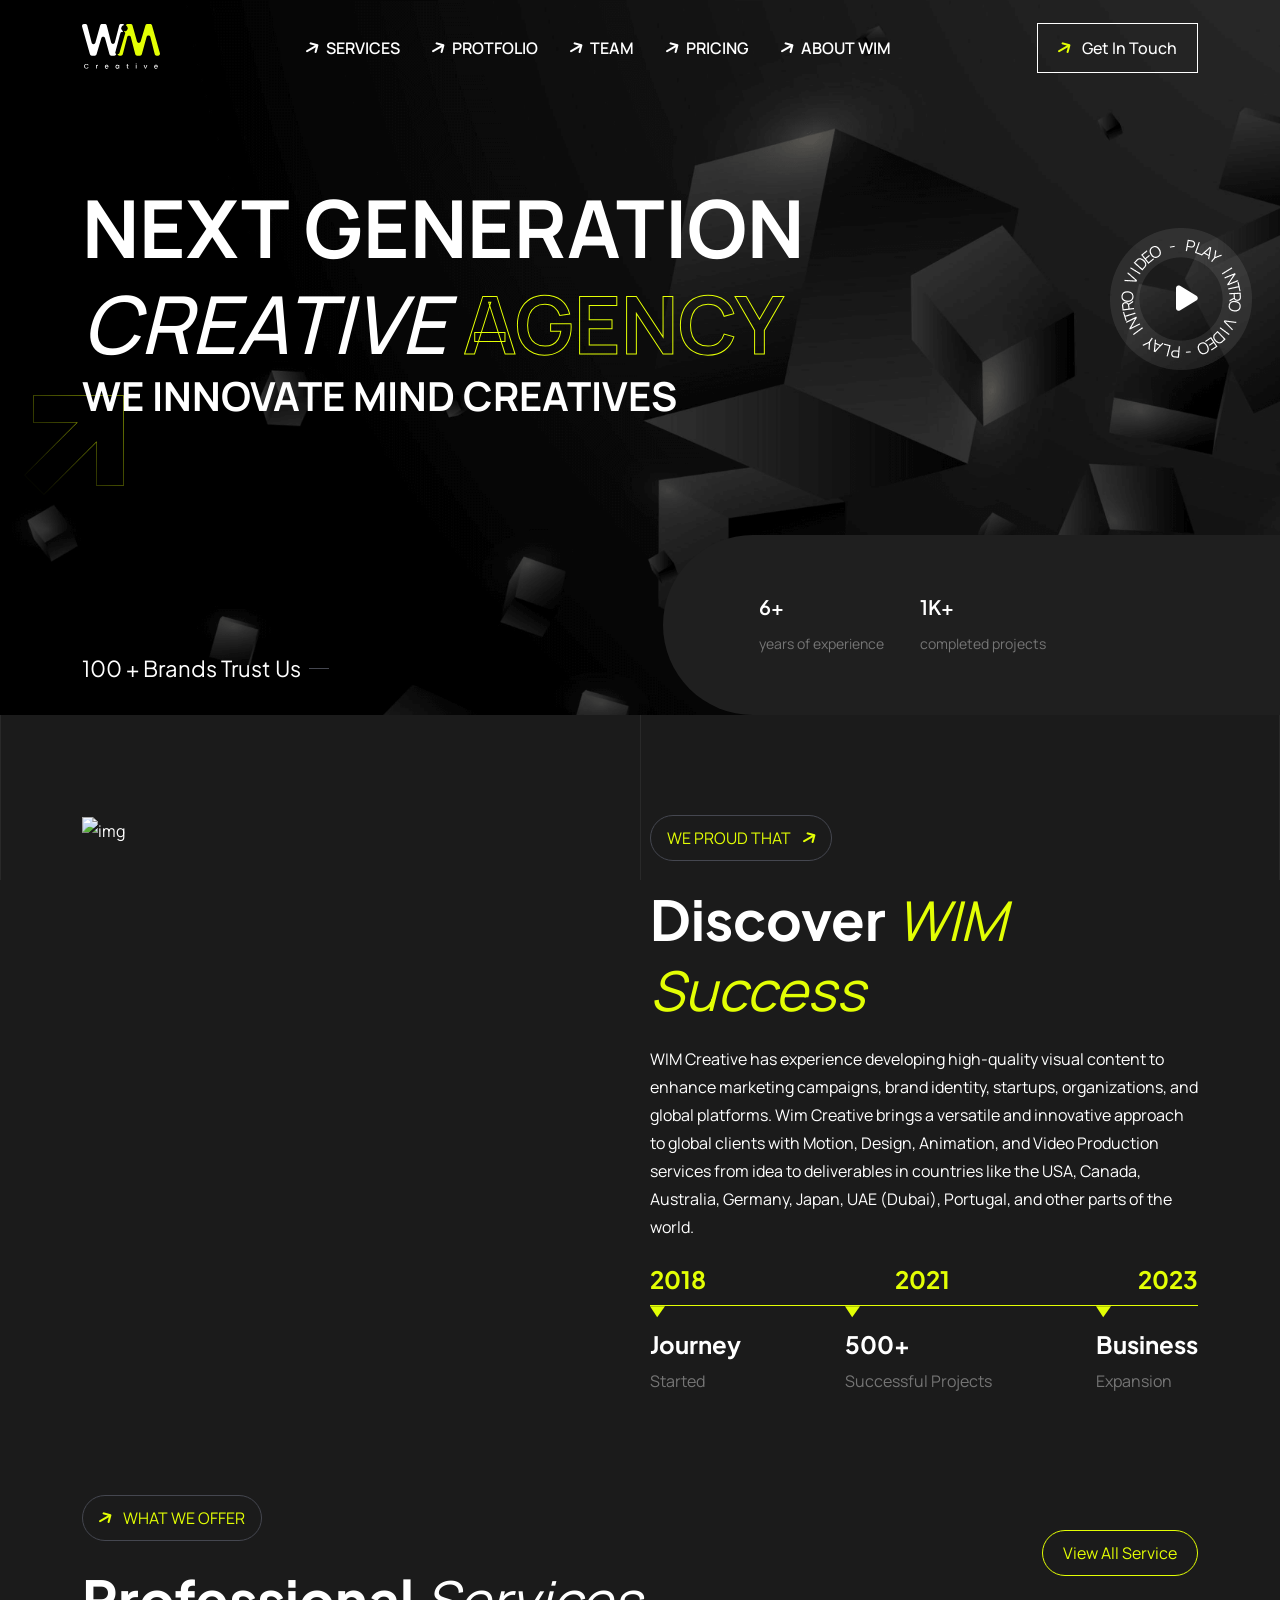
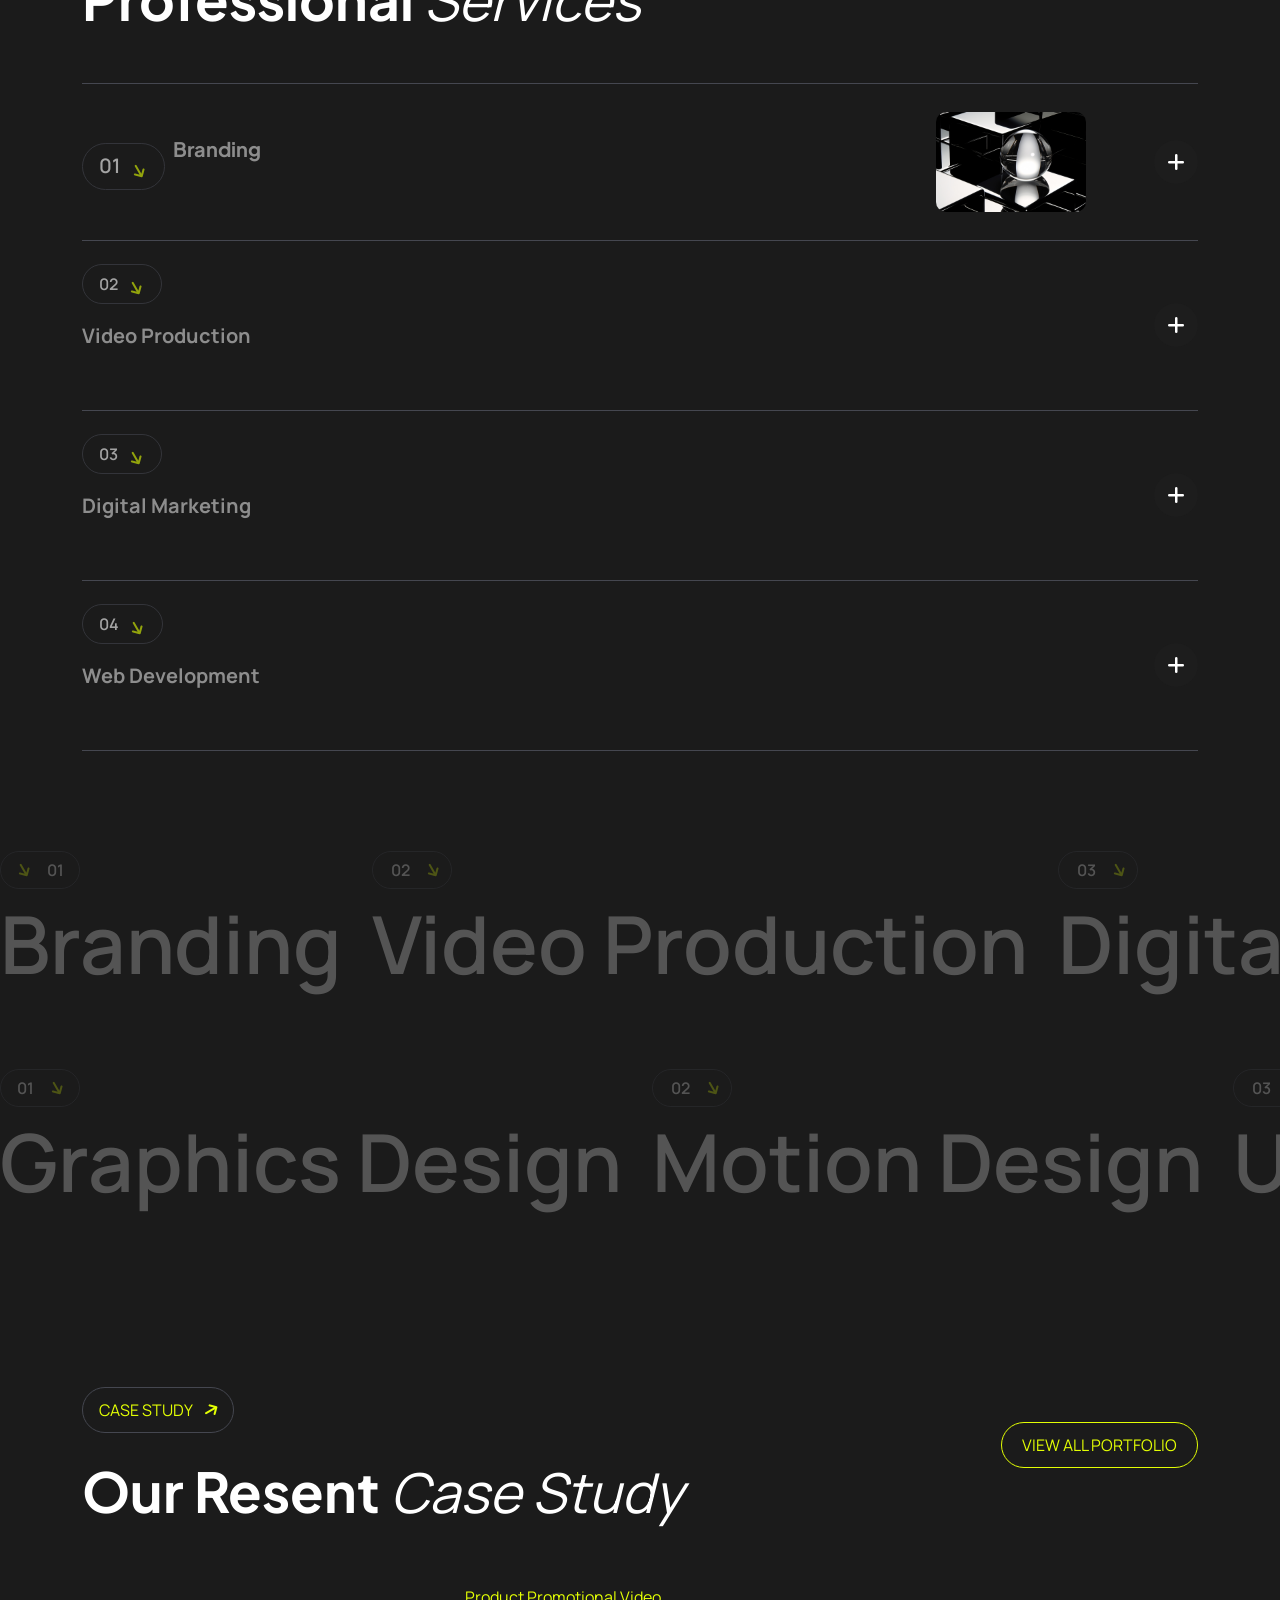
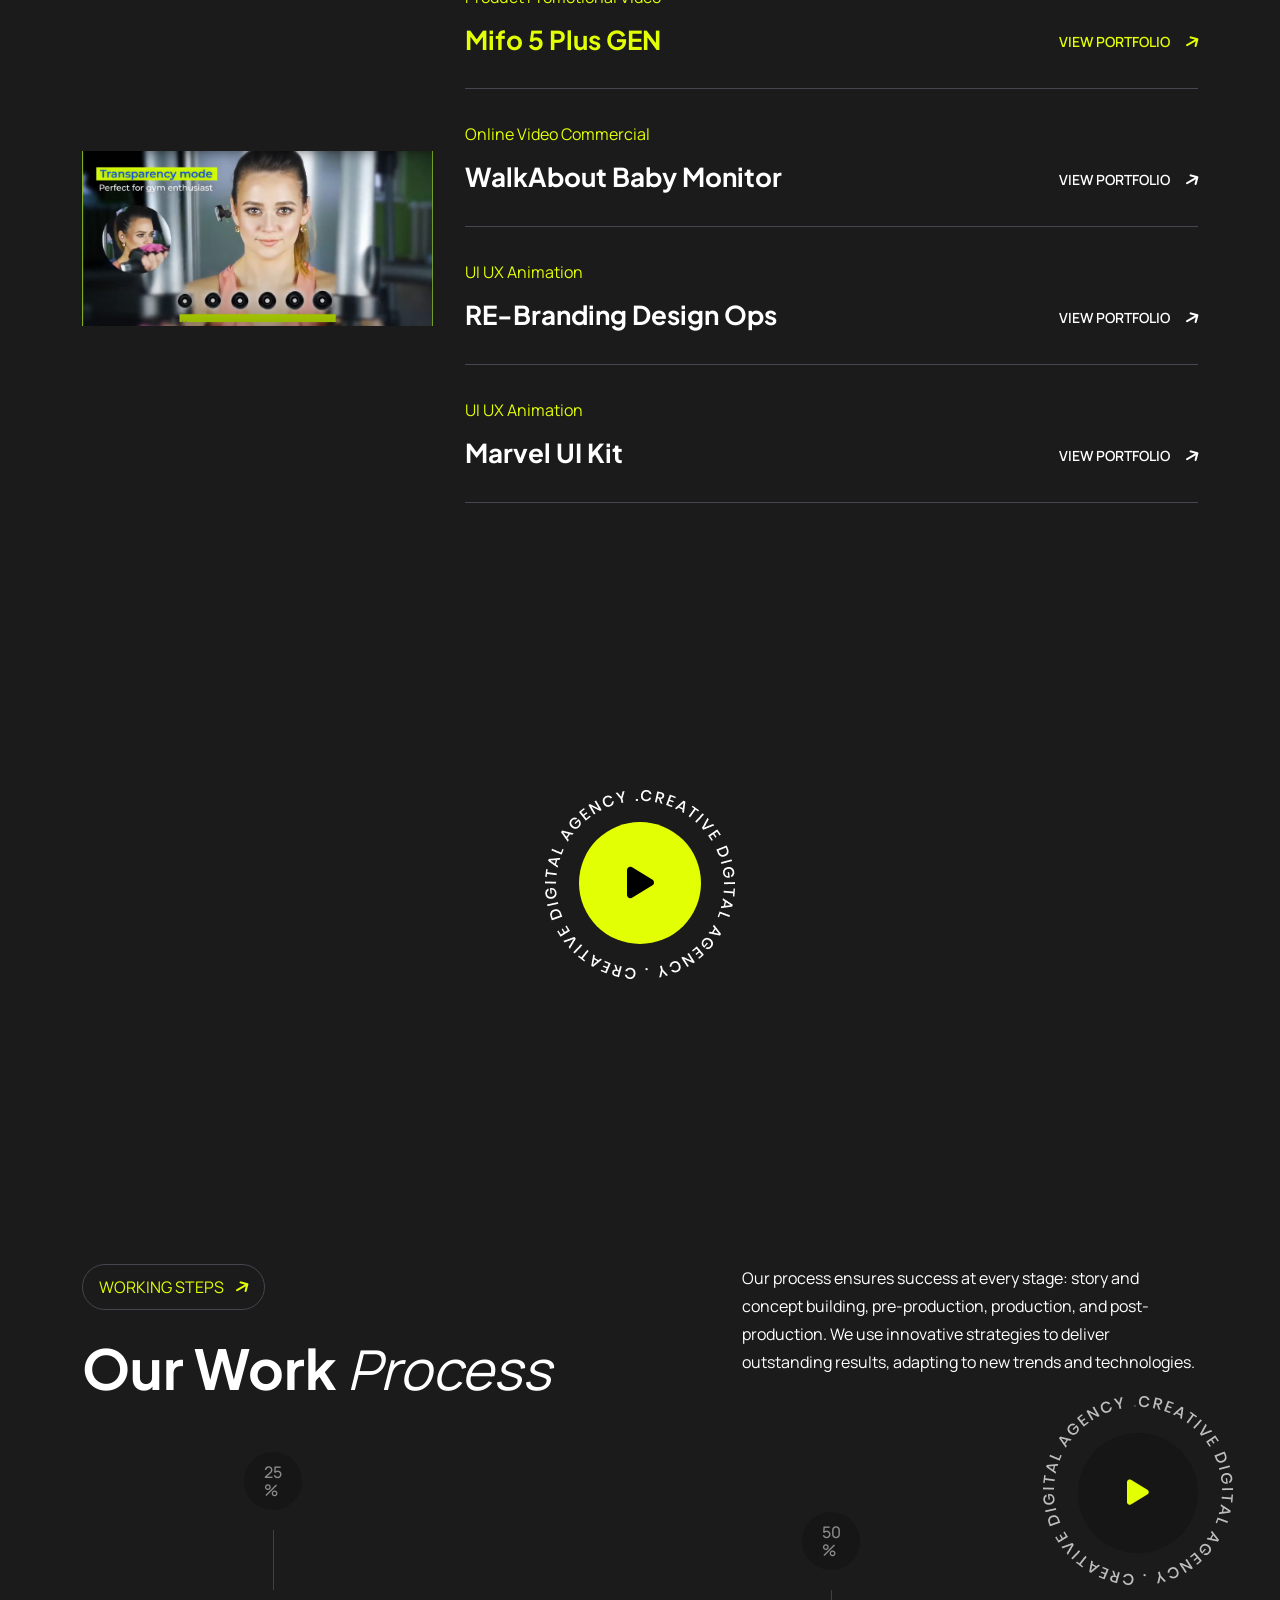
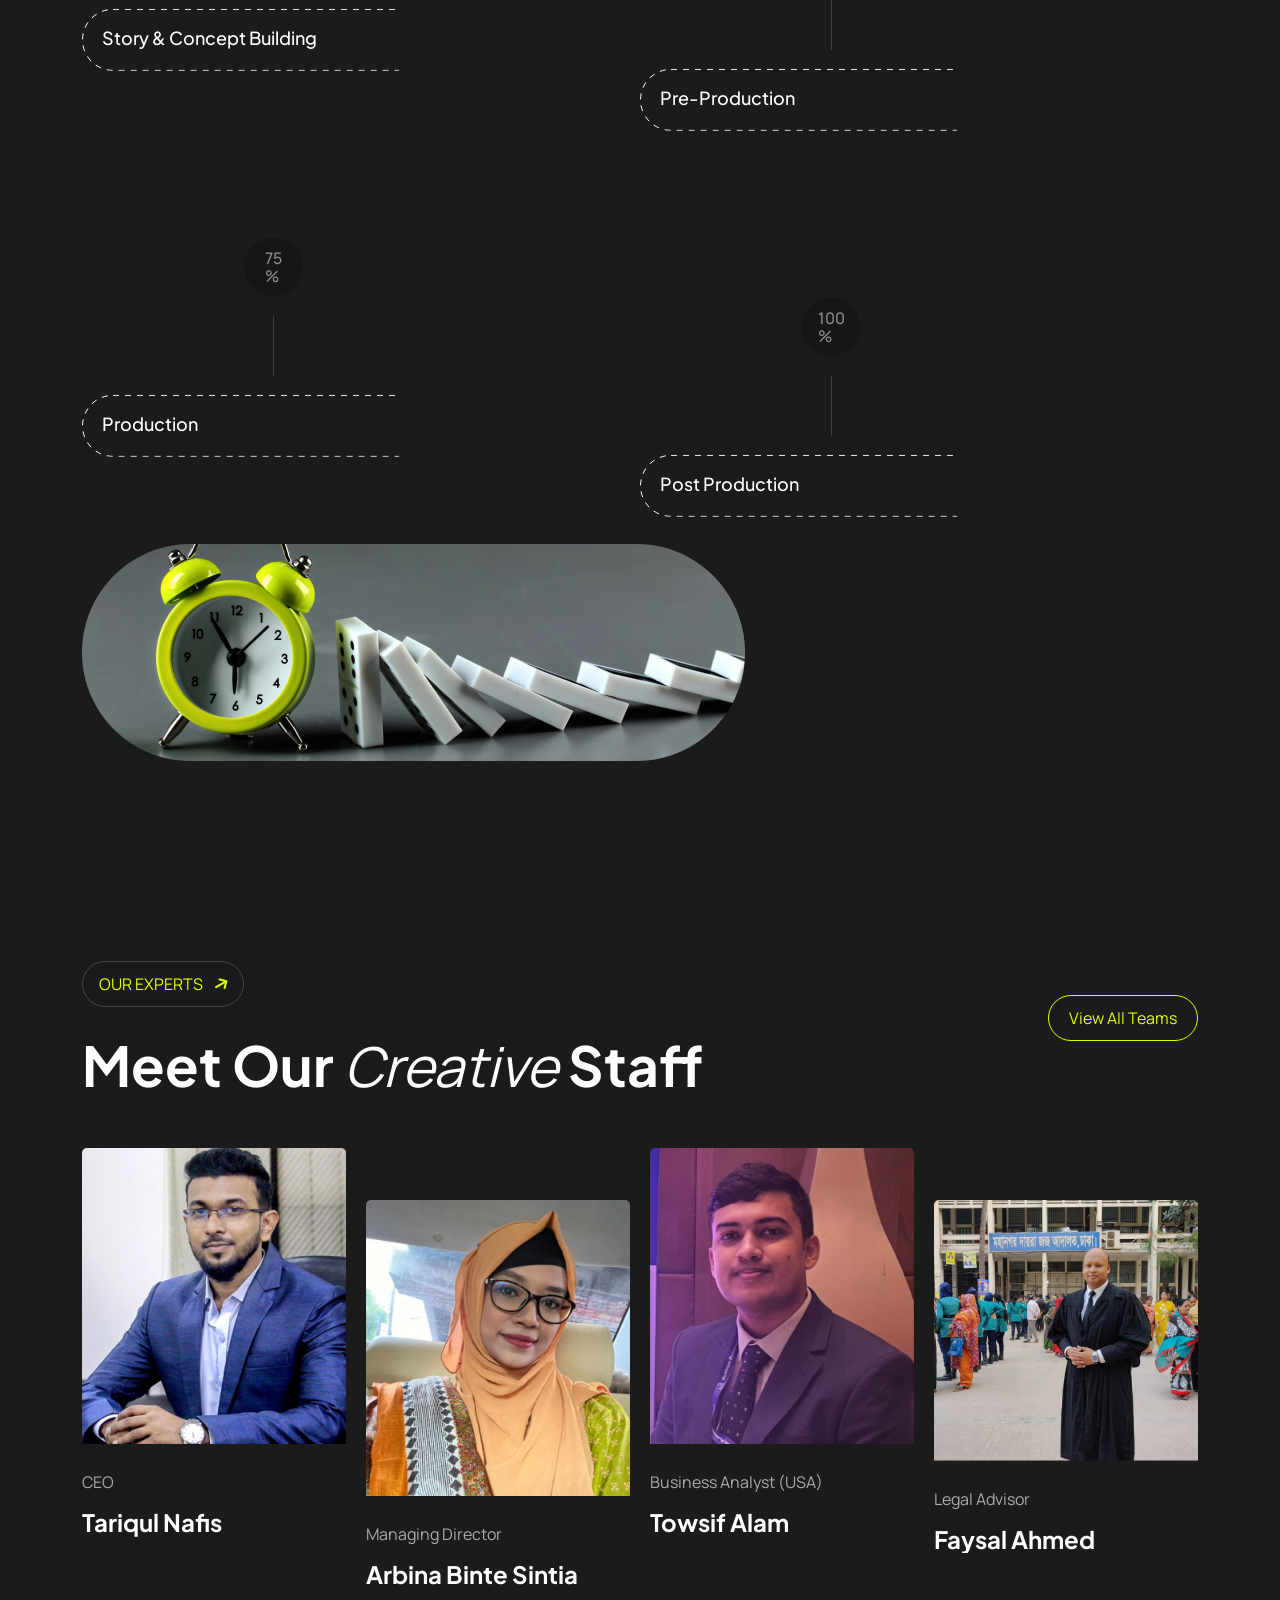
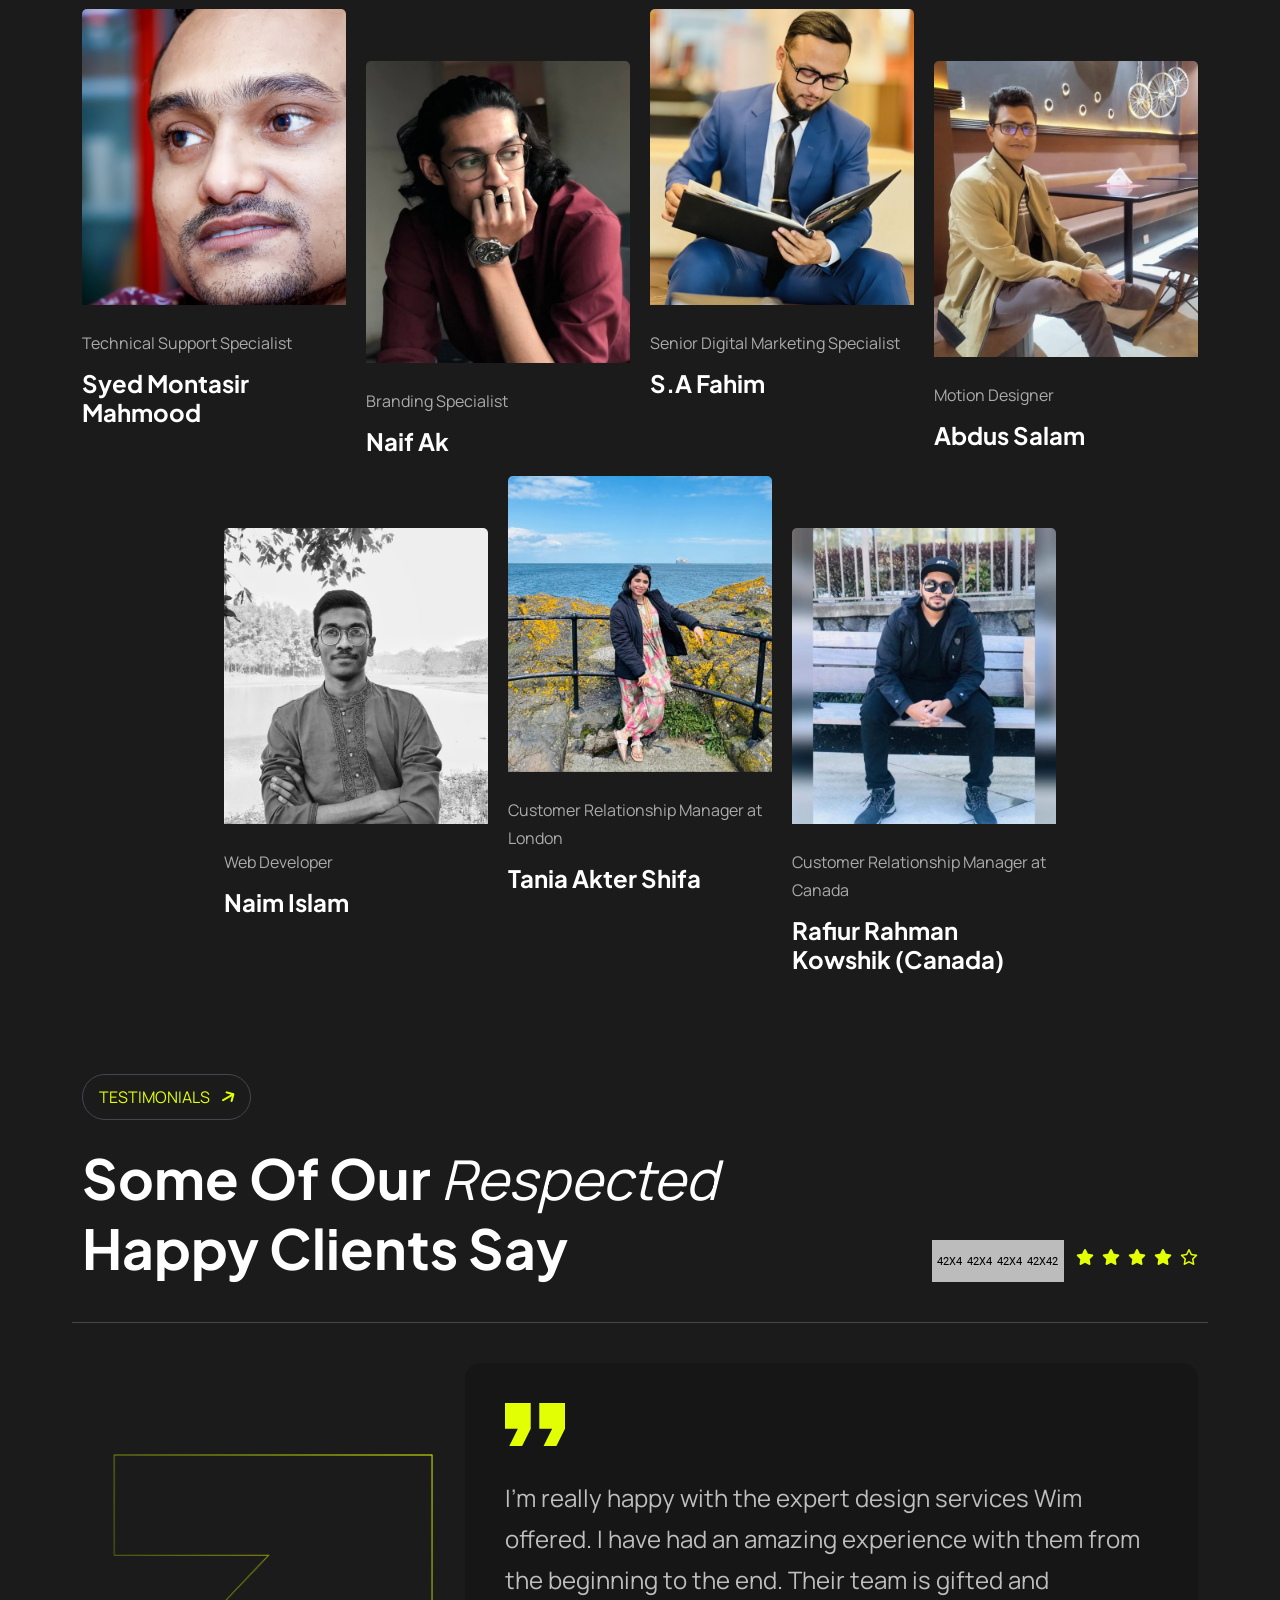
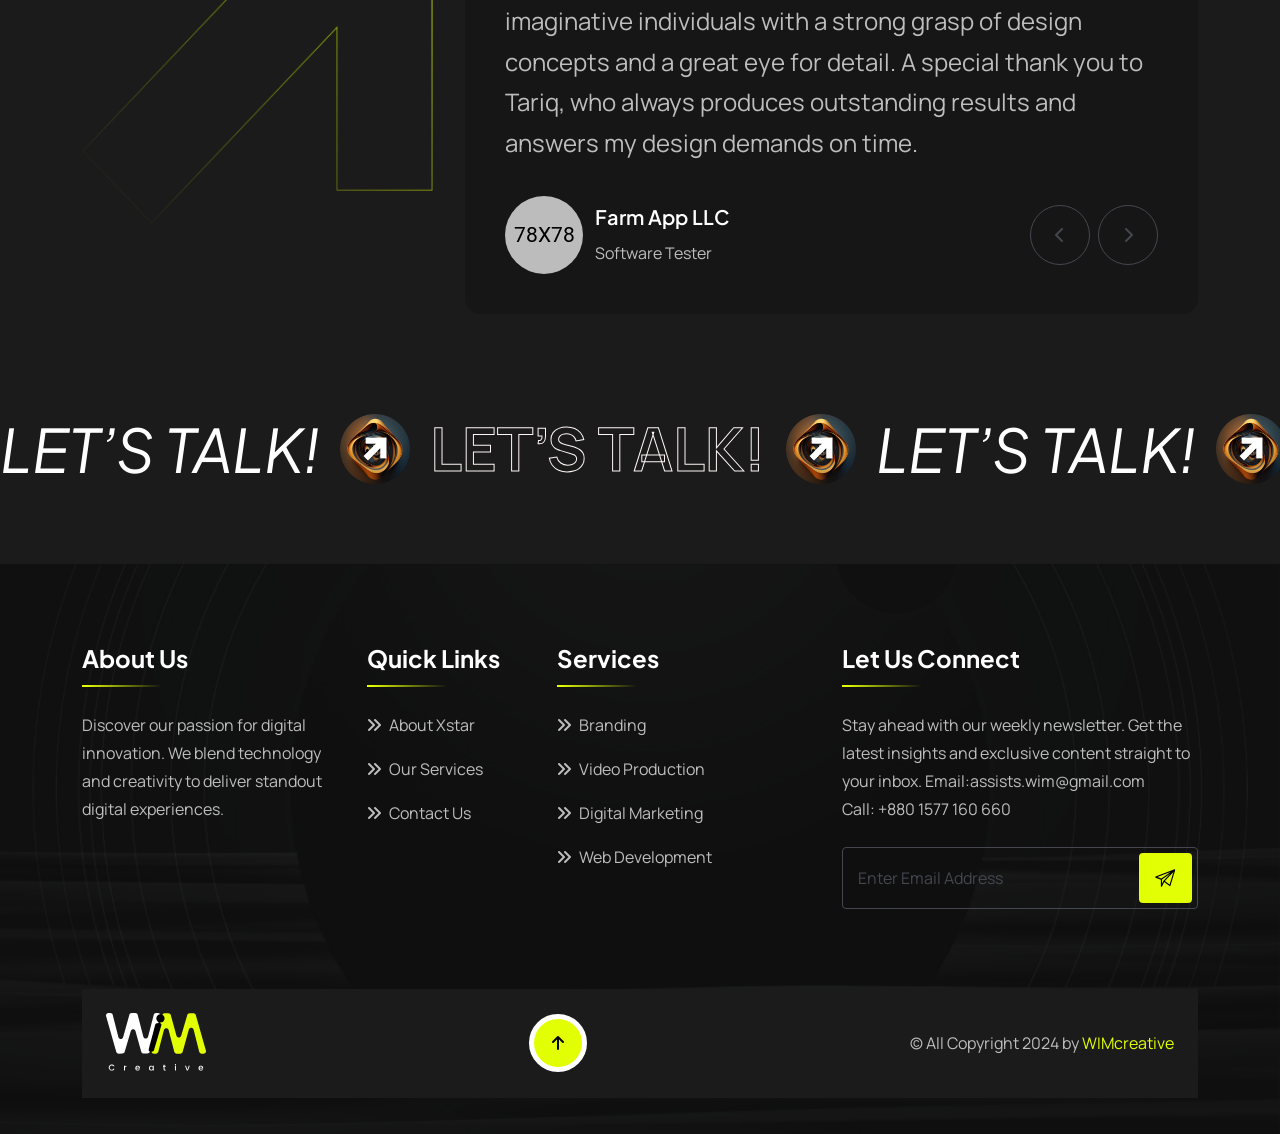
==== commit 5969a1d6: "updated team info" ====
--- a/index.html
+++ b/index.html
@@ -128,9 +128,7 @@
                     <button
                       class="position-relative ps-5 fw_500 white-clr cus-z1"
                     >
-                      <a href="team.html" class="fw_500 white-clr">
-                        Team
-                      </a>
+                      <a href="team.html" class="fw_500 white-clr"> Team </a>
                     </button>
                   </li>
                   <li class="menu-item position-relative">
@@ -439,14 +437,15 @@
           <div class="row g-xxl-6 g-4">
             <div class="service-tabing-wrap Faqs-section">
               <div
-                class="accordion-single active py-xxl-9 py-xl-7 py-lg-6 py-5 bt-border"
+                class="accordion-single py-xxl-9 py-xl-7 py-lg-6 py-5 bt-border"
               >
                 <div class="header-area">
                   <div
                     class="accordion-btn justify-content-between d-flex align-items-center text-start d-flex position-relative w-100"
                   >
-                    <div class="mtitle-ara">
-                      <span
+                    <!-- <div class="mtitle-ara">
+                      <div >
+                        <span
                         class="d-inine-flex serial-badge align-items-center gap-4 cmn-border radius100 white-clr"
                       >
                         01
@@ -454,13 +453,14 @@
                           <i class="fa-solid fa-arrow-right"></i>
                         </span>
                       </span>
-                      <span class="mtitle d-block mt-6">
+                      <span class="mtitle d-block  mt-6">
                         <a
                           href="service-details.html"
                           class="white-clr whitehover"
                         >
                           Branding
                         </a>
+                        
                       </span>
                       <span class="pras mt-xxl-7 mt-xl-5 mt-4 d-block">
                         We develop innovative branding solutions combining UI/UX
@@ -469,8 +469,62 @@
                         impactful brand presence that resonates with your
                         audience.
                       </span>
+                      </div>
+                    </div> -->
+                    <div class="mtitle-ara">
+                      <div class="csmtitleAra">
+                        <div class=" cs-mtitle">
+                          <div class="service-number mb-5">
+                            <div
+                              class="d-inine-flex serial-badge align-items-center gap-4 cmn-border radius100 white-clr"
+                            >
+                              01
+                              <span class="rot60 d-inline-block theme-clr">
+                                <i class="fa-solid fa-arrow-right"></i>
+                              </span>
+                            </div>
+                            <h3 class="mtitle d-inline-block ">
+                              <a
+                                href="service-details.html"
+                                class="white-clr whitehover"
+                              >
+                                Branding
+                              </a>
+                            </h3>
+                          </div>
+                          
+                          <div
+                        class="images-remove-area d-lg-flex d-none align-items-center gap-xxl-8 gap-4"
+                      >
+                            <ul class="modern-list d-grid gap-2">
+                              <li class="d-flex align-items-center gap-2">
+                                <i class="fas fa-chevron-right"></i> UI UX
+                              </li>
+                              <li class="d-flex align-items-center gap-2">
+                                <i class="fas fa-chevron-right"></i> Graphics Design
+                              </li>
+                              <li class="d-flex align-items-center gap-2">
+                                <i class="fas fa-chevron-right"></i> Social Media
+                                Content
+                              </li>
+                              <li class="d-flex align-items-center gap-2">
+                                <i class="fas fa-chevron-right"></i> Boosting Ad
+                                Design
+                              </li>
+                              <li class="d-flex align-items-center gap-2">
+                                <i class="fas fa-chevron-right"></i> Sales Design
+                              </li>
+                            </ul>
+                          </div>
+  
+                        </div>
+                        <div class="cs-serviceImg">
+                          <img src="assets/img/service/tab1.png" alt="img" />
+                        </div>
+                      </div>
+                      
                     </div>
-                    <div
+                    <!-- <div
                       class="images-remove-area d-lg-flex d-none align-items-center gap-xxl-8 gap-4"
                     >
                       <ul class="modern-list d-grid gap-2">
@@ -495,10 +549,11 @@
                       <div class="tab-remove-thumb">
                         <img src="assets/img/service/tab1.png" alt="img" />
                       </div>
-                    </div>
+                    </div> -->
                   </div>
                 </div>
               </div>
+
               <div
                 class="accordion-single py-xxl-9 py-xl-7 py-lg-6 py-5 bt-border"
               >
@@ -1643,11 +1698,11 @@
                   <span
                     class="bspan-clr position-relative mb-xxl-4 mb-xxl-3 mb-3"
                   >
-                    Legal Consultant
+                  Legal Advisor
                   </span>
                   <h5 class="white-clr">
                     <a href="team-details.html" class="white-clr whitehover"
-                      >Faysal Rijon</a
+                      >Faysal Ahmed</a
                     >
                   </h5>
                 </div>
@@ -1820,7 +1875,7 @@
                   <span
                     class="bspan-clr position-relative mb-xxl-4 mb-xxl-3 mb-3"
                   >
-                    Web Developer
+                  Customer Relationship Manager at London
                   </span>
                   <h5 class="white-clr">
                     <a href="team-details.html" class="white-clr whitehover"
--- a/assets/css/main.css
+++ b/assets/css/main.css
@@ -12,7 +12,7 @@
   --black: #000;
   --white: #fff;
   --spantext: #757575;
-  --theme: #E3FF04;
+  --theme: #e3ff04;
   --bg1: #161616;
   --bg2: #1b1b1b;
   --bg3: #fff;
@@ -542,25 +542,46 @@
     font-size: 42px;
   }
 }
-.preloader .animation-preloader .txt-loading .letters-loading:nth-child(2):before {
+.preloader
+  .animation-preloader
+  .txt-loading
+  .letters-loading:nth-child(2):before {
   animation-delay: 0.2s;
 }
-.preloader .animation-preloader .txt-loading .letters-loading:nth-child(3):before {
+.preloader
+  .animation-preloader
+  .txt-loading
+  .letters-loading:nth-child(3):before {
   animation-delay: 0.4s;
 }
-.preloader .animation-preloader .txt-loading .letters-loading:nth-child(4):before {
+.preloader
+  .animation-preloader
+  .txt-loading
+  .letters-loading:nth-child(4):before {
   animation-delay: 0.6s;
 }
-.preloader .animation-preloader .txt-loading .letters-loading:nth-child(5):before {
+.preloader
+  .animation-preloader
+  .txt-loading
+  .letters-loading:nth-child(5):before {
   animation-delay: 0.8s;
 }
-.preloader .animation-preloader .txt-loading .letters-loading:nth-child(6):before {
+.preloader
+  .animation-preloader
+  .txt-loading
+  .letters-loading:nth-child(6):before {
   animation-delay: 1s;
 }
-.preloader .animation-preloader .txt-loading .letters-loading:nth-child(7):before {
+.preloader
+  .animation-preloader
+  .txt-loading
+  .letters-loading:nth-child(7):before {
   animation-delay: 1.2s;
 }
-.preloader .animation-preloader .txt-loading .letters-loading:nth-child(8):before {
+.preloader
+  .animation-preloader
+  .txt-loading
+  .letters-loading:nth-child(8):before {
   animation-delay: 1.4s;
 }
 .preloader .animation-preloader .txt-loading .letters-loading::before {
@@ -626,7 +647,7 @@
   background-size: cover;
 }
 .offer-sectionv04 .offer-item {
-  background: #1B1B1B;
+  background: #1b1b1b;
   border-radius: 12px;
 }
 .offer-sectionv04 .offer-item .seri {
@@ -729,7 +750,8 @@
     font-size: 16px;
   }
 }
-.header-section .main-navbar .custom-nav .menu-item button:hover, .header-section .main-navbar .custom-nav .menu-item button.active,
+.header-section .main-navbar .custom-nav .menu-item button:hover,
+.header-section .main-navbar .custom-nav .menu-item button.active,
 .header-section .main-navbar .custom-nav .menu-item a:hover,
 .header-section .main-navbar .custom-nav .menu-item a.active,
 .header-section .main-navbar .custom-nav .menu-link button:hover,
@@ -738,7 +760,8 @@
 .header-section .main-navbar .custom-nav .menu-link a.active {
   color: var(--theme);
 }
-.header-section .main-navbar .custom-nav .menu-item button:hover::after, .header-section .main-navbar .custom-nav .menu-item button.active::after,
+.header-section .main-navbar .custom-nav .menu-item button:hover::after,
+.header-section .main-navbar .custom-nav .menu-item button.active::after,
 .header-section .main-navbar .custom-nav .menu-item a:hover::after,
 .header-section .main-navbar .custom-nav .menu-item a.active::after,
 .header-section .main-navbar .custom-nav .menu-link button:hover::after,
@@ -765,7 +788,12 @@
   .header-section .main-navbar .custom-nav .menu-item {
     padding: 34px 0;
   }
-  .header-section .main-navbar .custom-nav .menu-item button:hover button::after {
+  .header-section
+    .main-navbar
+    .custom-nav
+    .menu-item
+    button:hover
+    button::after {
     transform: rotate(-180deg);
   }
   .header-section .main-navbar .custom-nav .sub-menu {
@@ -824,7 +852,8 @@
 .header-section .main-navbar .navbar-toggle-btn span:nth-child(1) {
   top: 0;
 }
-.header-section .main-navbar .navbar-toggle-btn span:nth-child(2), .header-section .main-navbar .navbar-toggle-btn span:nth-child(3) {
+.header-section .main-navbar .navbar-toggle-btn span:nth-child(2),
+.header-section .main-navbar .navbar-toggle-btn span:nth-child(3) {
   top: 12px;
 }
 .header-section .main-navbar .navbar-toggle-btn span:nth-child(4) {
@@ -2799,21 +2828,27 @@
   }
 }
 @-webkit-keyframes letters-loading {
-  0%, 75%, 100% {
+  0%,
+  75%,
+  100% {
     opacity: 0;
     transform: rotateY(-90deg);
   }
-  25%, 50% {
+  25%,
+  50% {
     opacity: 1;
     transform: rotateY(0deg);
   }
 }
 @keyframes letters-loading {
-  0%, 75%, 100% {
+  0%,
+  75%,
+  100% {
     opacity: 0;
     transform: rotateY(-90deg);
   }
-  25%, 50% {
+  25%,
+  50% {
     opacity: 1;
     transform: rotateY(0deg);
   }
@@ -3046,19 +3081,96 @@
   cursor: pointer;
 }
 .service-tabing-wrap .accordion-single .accordion-btn .mtitle-ara {
-  width: 450px;
-}
-.service-tabing-wrap .accordion-single .accordion-btn .mtitle-ara .serial-badge {
+  width: 90%;
+  transition: padding-bottom 0.5s ease-in-out;
+  -webkit-transition: padding-bottom 0.5s ease-in-out;
+  -moz-transition: padding-bottom 0.5s ease-in-out;
+  -ms-transition: padding-bottom 0.5s ease-in-out;
+  -o-transition: padding-bottom 0.5s ease-in-out;
+}
+
+.csmtitleAra {
+  display: flex;
+  justify-content: space-between;
+  align-items: center;
+}
+.service-tabing-wrap
+  .accordion-single
+  .accordion-btn
+  .mtitle-ara
+  .cs-serviceImg
+  img {
+  height: 100px;
+  border-radius: 10px;
+  transition: all ease-in-out .6s;
+  transform: rotate(0deg);
+  -webkit-transform: rotate(0deg);
+  -moz-transform: rotate(0deg);
+  -ms-transform: rotate(0deg);
+  -o-transform: rotate(0deg);
+  -webkit-transition: all ease-in-out .6s;
+  -moz-transition: all ease-in-out .6s;
+  -ms-transition: all ease-in-out .6s;
+  -o-transition: all ease-in-out .6s;
+  -webkit-border-radius: 10px;
+  -moz-border-radius: 10px;
+  -ms-border-radius: 10px;
+  -o-border-radius: 10px;
+}
+.service-number {
+  display: flex;
+  align-items: center;
+  gap: 8px;
+}
+
+.service-tabing-wrap .accordion-single .accordion-btn .mtitle-ara .cs-mtitle {
+  margin-bottom: 50px;
+  transition: margin-bottom 0.6s ease-in-out;
+  -webkit-transition: margin-bottom 0.6s ease-in-out;
+  -moz-transition: margin-bottom 0.6s ease-in-out;
+  -ms-transition: margin-bottom 0.6s ease-in-out;
+  -o-transition: margin-bottom 0.6s ease-in-out;
+}
+.service-tabing-wrap
+  .accordion-single
+  .accordion-btn.active
+  .mtitle-ara
+  .cs-mtitle {
+  margin-bottom: 1px;
+}
+
+.service-tabing-wrap .accordion-single.active .mtitle-ara .cs-serviceImg img {
+  transform: rotate(-5deg) scale(1.8) translate(-50px);
+  -webkit-transform: rotate(-5deg) scale(1.8) translate(-50px);
+  -moz-transform: rotate(-5deg) scale(1.8) translate(-50px);
+  -ms-transform: rotate(-5deg) scale(1.8) translate(-50px);
+  -o-transform: rotate(-5deg) scale(1.8) translate(-50px);
+  
+}
+.service-tabing-wrap
+  .accordion-single
+  .accordion-btn
+  .mtitle-ara
+  .serial-badge {
   padding: 8px 16px;
   opacity: 0.6;
   transition: all 0.4s;
 }
-.service-tabing-wrap .accordion-single .accordion-btn .mtitle-ara .serial-badge .rot60 {
+.service-tabing-wrap
+  .accordion-single
+  .accordion-btn
+  .mtitle-ara
+  .serial-badge
+  .rot60 {
   padding-left: 10px;
 }
 .service-tabing-wrap .accordion-single .accordion-btn .mtitle-ara .mtitle {
-  font-size: 30px;
-  font-weight: 500;
+  color: #fff;
+  opacity: 0.5;
+  font-size: 3rem;
+  font-weight: 700;
+  display: block;
+  height: 60px;
 }
 .service-tabing-wrap .accordion-single .accordion-btn .mtitle-ara .pras {
   font-size: 16px;
@@ -3066,9 +3178,28 @@
   display: none !important;
   transform: scale(0);
 }
+
+.service-tabing-wrap .accordion-single .images-remove-area {
+  padding-left: 90px;
+  transform: scale(0);
+  -webkit-transform: scale(0);
+  -moz-transform: scale(0);
+  -ms-transform: scale(0);
+  -o-transform: scale(0);
+}
+.service-tabing-wrap .accordion-single.active .mtitle-ara {
+  width: 90%;
+  /* padding-bottom: 30px; */
+}
+
 .service-tabing-wrap .accordion-single.active .images-remove-area {
   margin-bottom: 0px;
   opacity: 1;
+  transform: scale(1);
+  -webkit-transform: scale(1);
+  -moz-transform: scale(1);
+  -ms-transform: scale(1);
+  -o-transform: scale(1);
 }
 .service-tabing-wrap .accordion-single.active .accordion-btn {
   height: initial;
@@ -3082,16 +3213,24 @@
 .service-tabing-wrap .accordion-single.active .accordion-btn::after:hover {
   cursor: pointer;
 }
+.service-tabing-wrap .accordion-single.active .mtitle-ara .mtitle {
+  opacity: 1;
+}
 .service-tabing-wrap .accordion-single.active .mtitle-ara .serial-badge {
   opacity: 1;
 }
 .service-tabing-wrap .accordion-single.active .mtitle-ara .pras {
   display: block !important;
   transform: scale(1);
+  -webkit-transform: scale(1);
+  -moz-transform: scale(1);
+  -ms-transform: scale(1);
+  -o-transform: scale(1);
 }
 .service-tabing-wrap .accordion-single.active .content-area {
   display: none !important;
 }
+
 @media (max-width: 1399px) {
   .service-tabing-wrap .mtitle {
     font-size: 20px !important;
@@ -3237,7 +3376,11 @@
 }
 
 .team-common-item .namebox {
-  background: radial-gradient(267.9% 200.83% at 47.19% -80%, rgba(255, 255, 255, 0.4) 0%, rgba(255, 255, 255, 0) 100%);
+  background: radial-gradient(
+    267.9% 200.83% at 47.19% -80%,
+    rgba(255, 255, 255, 0.4) 0%,
+    rgba(255, 255, 255, 0) 100%
+  );
   opacity: 0.8;
   backdrop-filter: blur(21px);
   border-radius: 10px;
@@ -3323,7 +3466,8 @@
 }
 
 .team-staft {
-  background: url(../../assets/img/team/aboutBGTheme.png) no-repeat center center;
+  background: url(../../assets/img/team/aboutBGTheme.png) no-repeat center
+    center;
   background-size: cover;
 }
 
@@ -3363,7 +3507,11 @@
   left: 0;
   width: 100%;
   height: 100%;
-  background: linear-gradient(180deg, rgba(239, 100, 76, 0) 64.05%, #E3FF04 115.68%);
+  background: linear-gradient(
+    180deg,
+    rgba(239, 100, 76, 0) 64.05%,
+    #e3ff04 115.68%
+  );
   transition: all 0.5s;
 }
 .team-card01 .thumb .common-social {
@@ -3412,7 +3560,11 @@
 }
 .team-card01:hover .thumb::before {
   bottom: 0;
-  background: linear-gradient(180deg, rgba(239, 100, 76, 0) 64.05%, #E3FF04 115.68%);
+  background: linear-gradient(
+    180deg,
+    rgba(239, 100, 76, 0) 64.05%,
+    #e3ff04 115.68%
+  );
 }
 .team-card01:hover .thumb .common-social {
   transition: all 0.4s;
@@ -3656,7 +3808,8 @@
 }
 
 .testimonial-version01-section {
-  background: url(../img/testimonial/test-vesion01bg.png) no-repeat center center;
+  background: url(../img/testimonial/test-vesion01bg.png) no-repeat center
+    center;
   background-size: cover;
 }
 .testimonial-version01-section .slider-button {
@@ -3871,7 +4024,17 @@
   box-shadow: rgba(228, 235, 242, 0.2) 0px 8px 24px;
   border-top-left-radius: 50px;
   border-top-right-radius: 50px;
-  clip-path: polygon(51% 8%, 68% 15%, 66% 40%, 60% 78%, 56% 100%, 46% 100%, 42% 84%, 38% 56%, 34% 17%);
+  clip-path: polygon(
+    51% 8%,
+    68% 15%,
+    66% 40%,
+    60% 78%,
+    56% 100%,
+    46% 100%,
+    42% 84%,
+    38% 56%,
+    34% 17%
+  );
 }
 
 .line-shape span::after {
@@ -3884,7 +4047,17 @@
   box-shadow: rgba(228, 235, 242, 0.2) 0px 8px 24px;
   border-top-left-radius: 50px;
   border-top-right-radius: 50px;
-  clip-path: polygon(51% 8%, 68% 15%, 66% 40%, 60% 78%, 56% 100%, 46% 100%, 42% 84%, 38% 56%, 34% 17%);
+  clip-path: polygon(
+    51% 8%,
+    68% 15%,
+    66% 40%,
+    60% 78%,
+    56% 100%,
+    46% 100%,
+    42% 84%,
+    38% 56%,
+    34% 17%
+  );
 }
 
 .line-shape span:nth-child(2)::after {
@@ -4014,7 +4187,11 @@
   top: -100%;
   width: 100%;
   height: 100%;
-  background: radial-gradient(267.9% 200.83% at 47.19% -80%, rgba(255, 255, 255, 0.4) 0%, rgba(255, 255, 255, 0) 100%);
+  background: radial-gradient(
+    267.9% 200.83% at 47.19% -80%,
+    rgba(255, 255, 255, 0.4) 0%,
+    rgba(255, 255, 255, 0) 100%
+  );
   opacity: 0.9;
   backdrop-filter: blur(21px);
   z-index: -1;
@@ -4092,17 +4269,21 @@
 .onhover-tabbing-wrap .nav-tabs .nav-link .right-info i {
   color: var(--white);
 }
-.onhover-tabbing-wrap .nav-tabs .nav-link.active, .onhover-tabbing-wrap .nav-tabs .nav-link:hover {
+.onhover-tabbing-wrap .nav-tabs .nav-link.active,
+.onhover-tabbing-wrap .nav-tabs .nav-link:hover {
   border-radius: unset;
   background: transparent;
 }
-.onhover-tabbing-wrap .nav-tabs .nav-link.active h4, .onhover-tabbing-wrap .nav-tabs .nav-link:hover h4 {
+.onhover-tabbing-wrap .nav-tabs .nav-link.active h4,
+.onhover-tabbing-wrap .nav-tabs .nav-link:hover h4 {
   color: var(--theme);
 }
-.onhover-tabbing-wrap .nav-tabs .nav-link.active .right-info, .onhover-tabbing-wrap .nav-tabs .nav-link:hover .right-info {
+.onhover-tabbing-wrap .nav-tabs .nav-link.active .right-info,
+.onhover-tabbing-wrap .nav-tabs .nav-link:hover .right-info {
   color: var(--theme);
 }
-.onhover-tabbing-wrap .nav-tabs .nav-link.active .right-info i, .onhover-tabbing-wrap .nav-tabs .nav-link:hover .right-info i {
+.onhover-tabbing-wrap .nav-tabs .nav-link.active .right-info i,
+.onhover-tabbing-wrap .nav-tabs .nav-link:hover .right-info i {
   color: var(--theme);
 }
 .onhover-tabbing-wrap .tcase-thumb {
@@ -4179,7 +4360,11 @@
   content: "";
   width: 100%;
   height: 60px;
-  background: linear-gradient(90deg, #E3FF04 0%, rgba(239, 100, 76, 0.1) 60.08%);
+  background: linear-gradient(
+    90deg,
+    #e3ff04 0%,
+    rgba(239, 100, 76, 0.1) 60.08%
+  );
   border-radius: 100px;
   z-index: -1;
   opacity: 0;
@@ -4379,7 +4564,8 @@
 }
 
 .footer-version-one {
-  background: url(../../assets/img/footer/footer-version1bg.png) no-repeat center center;
+  background: url(../../assets/img/footer/footer-version1bg.png) no-repeat
+    center center;
   background-size: cover;
 }
 
@@ -4658,4 +4844,4 @@
 .footer-bottom-version-two {
   position: relative;
   z-index: 9;
-}/*# sourceMappingURL=main.css.map */+} /*# sourceMappingURL=main.css.map */
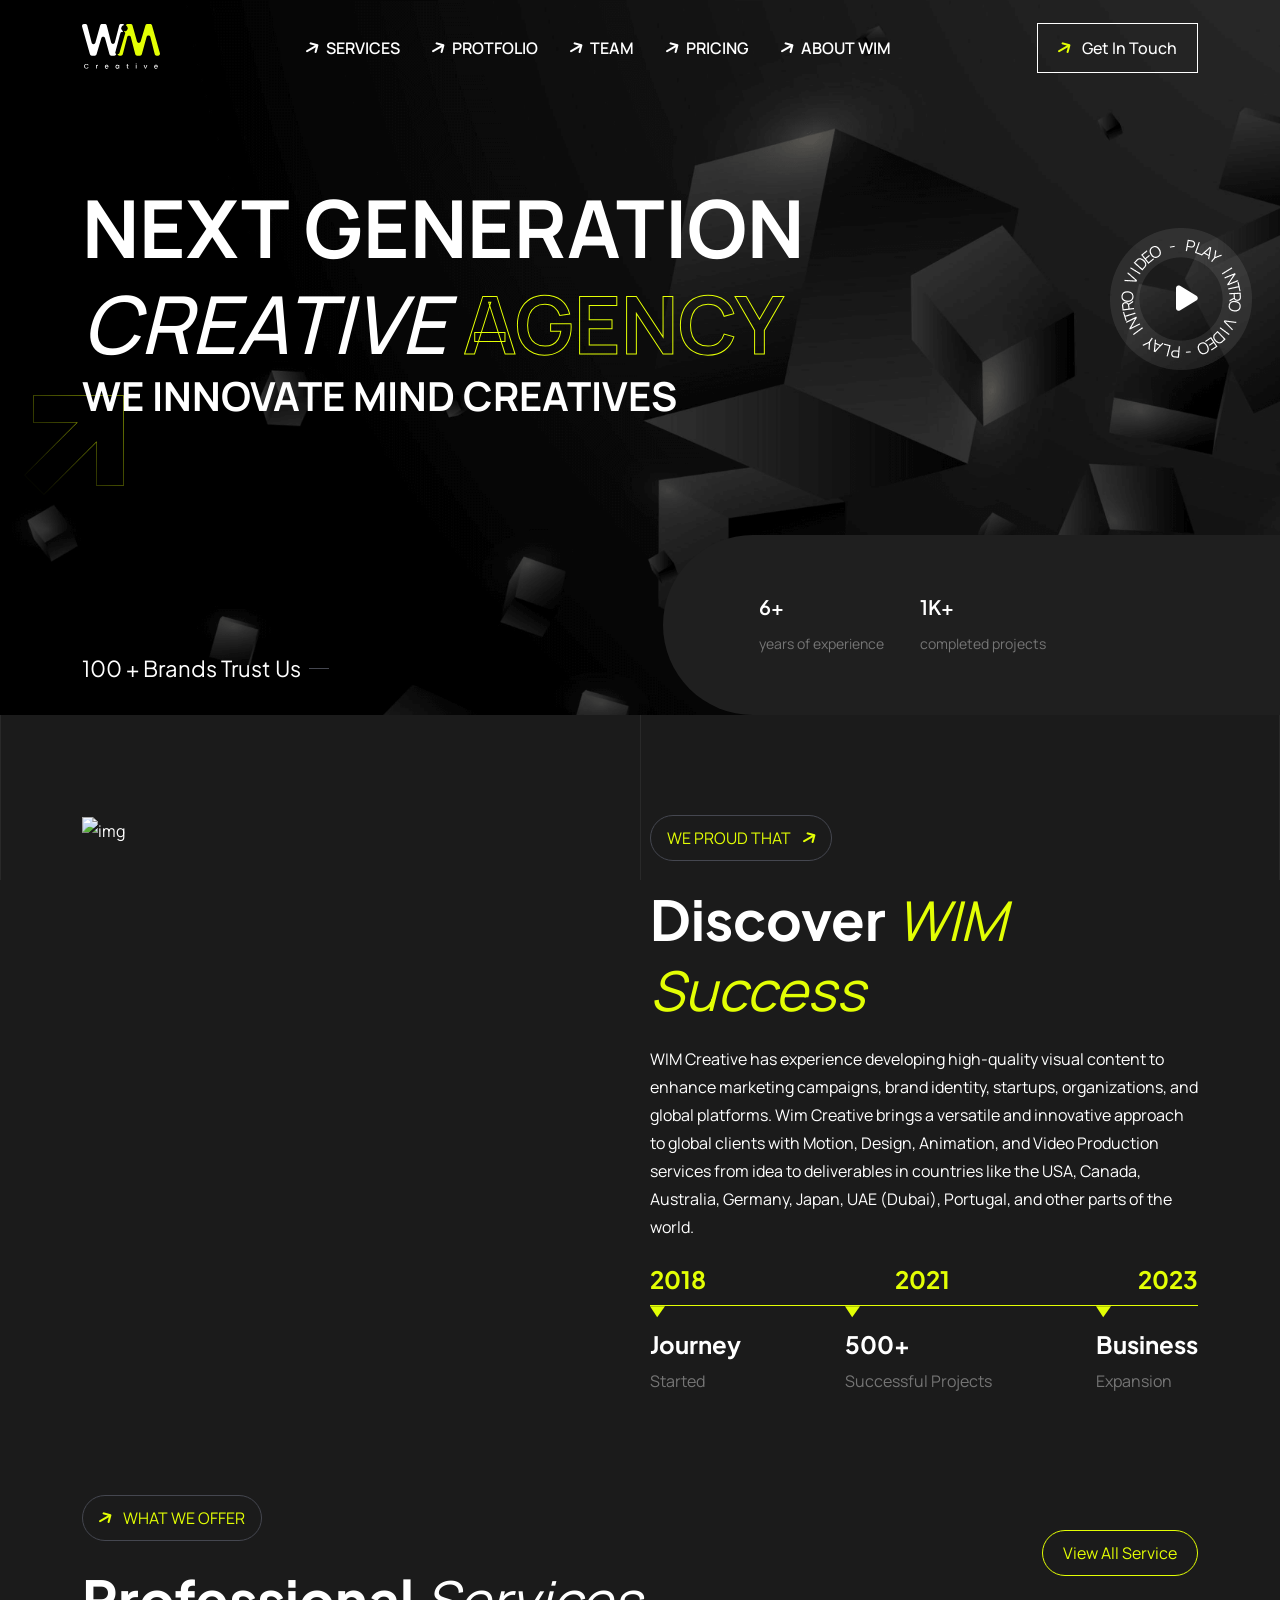
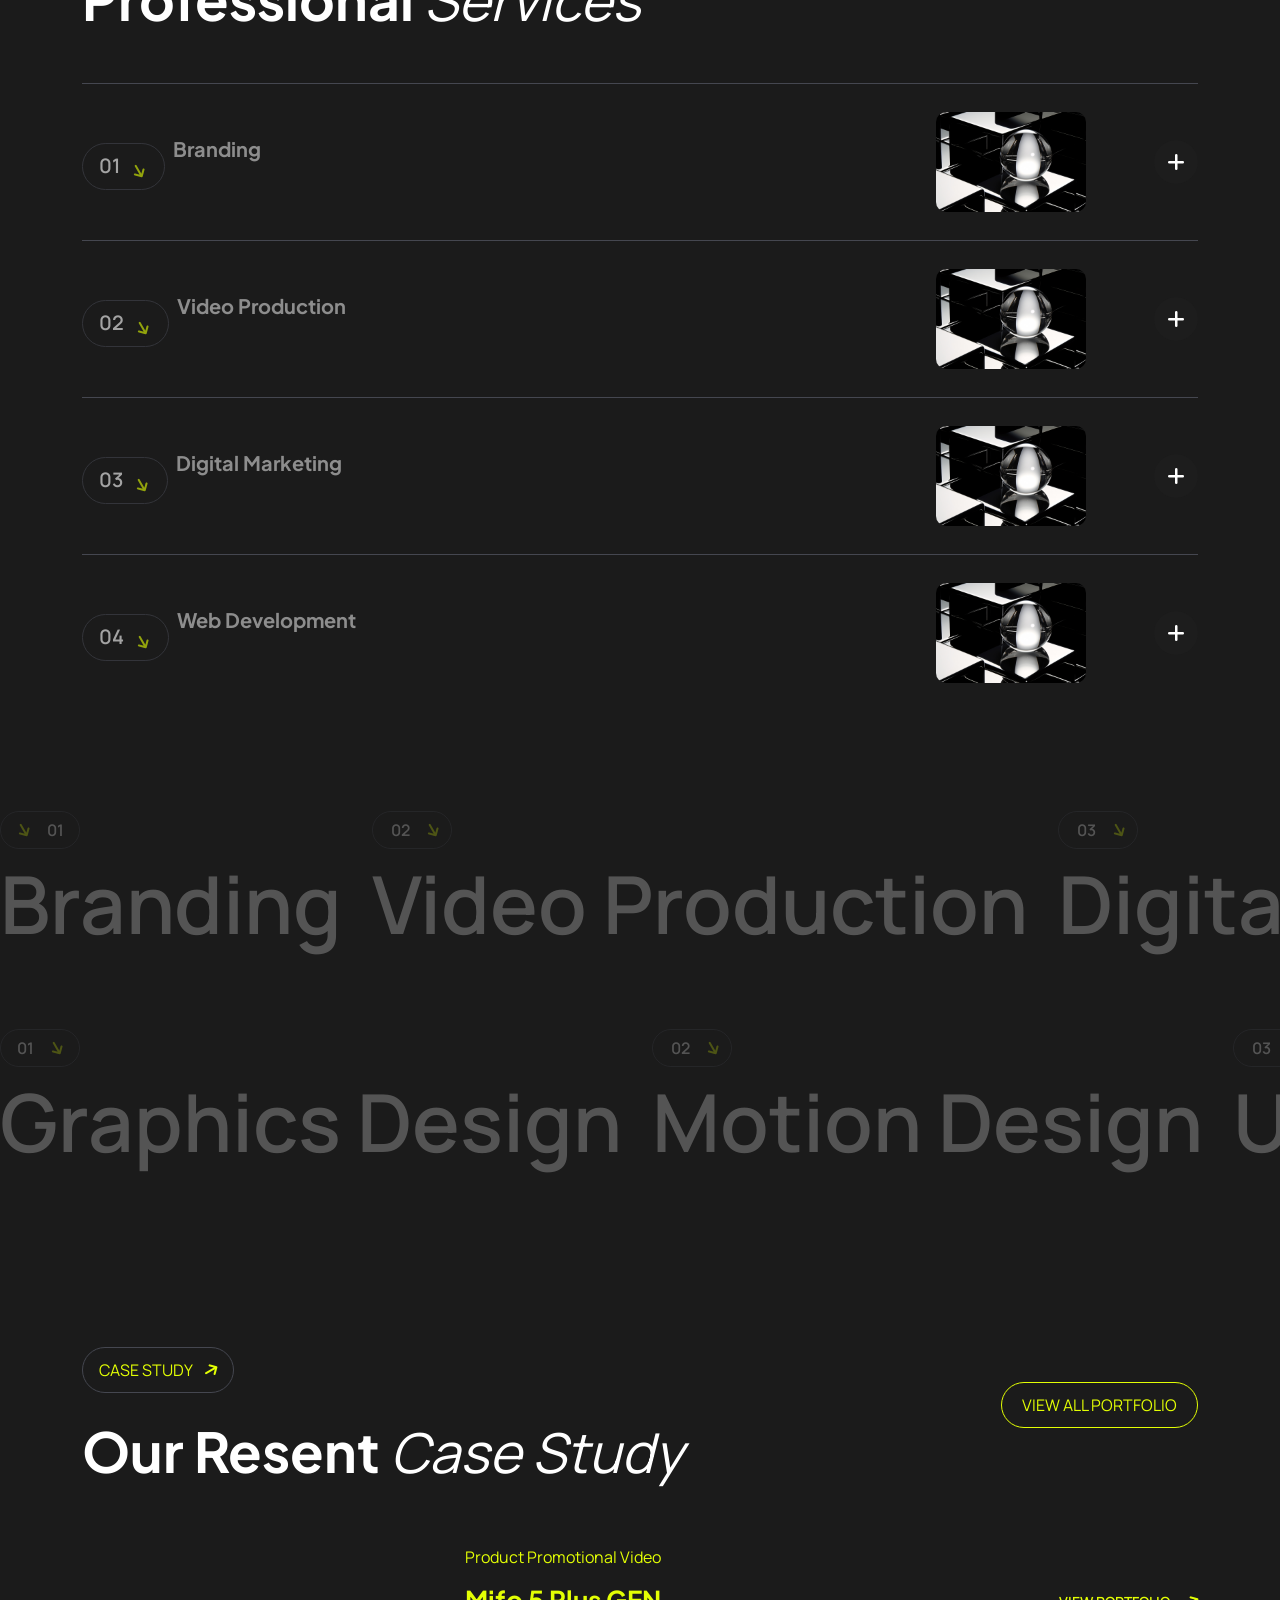
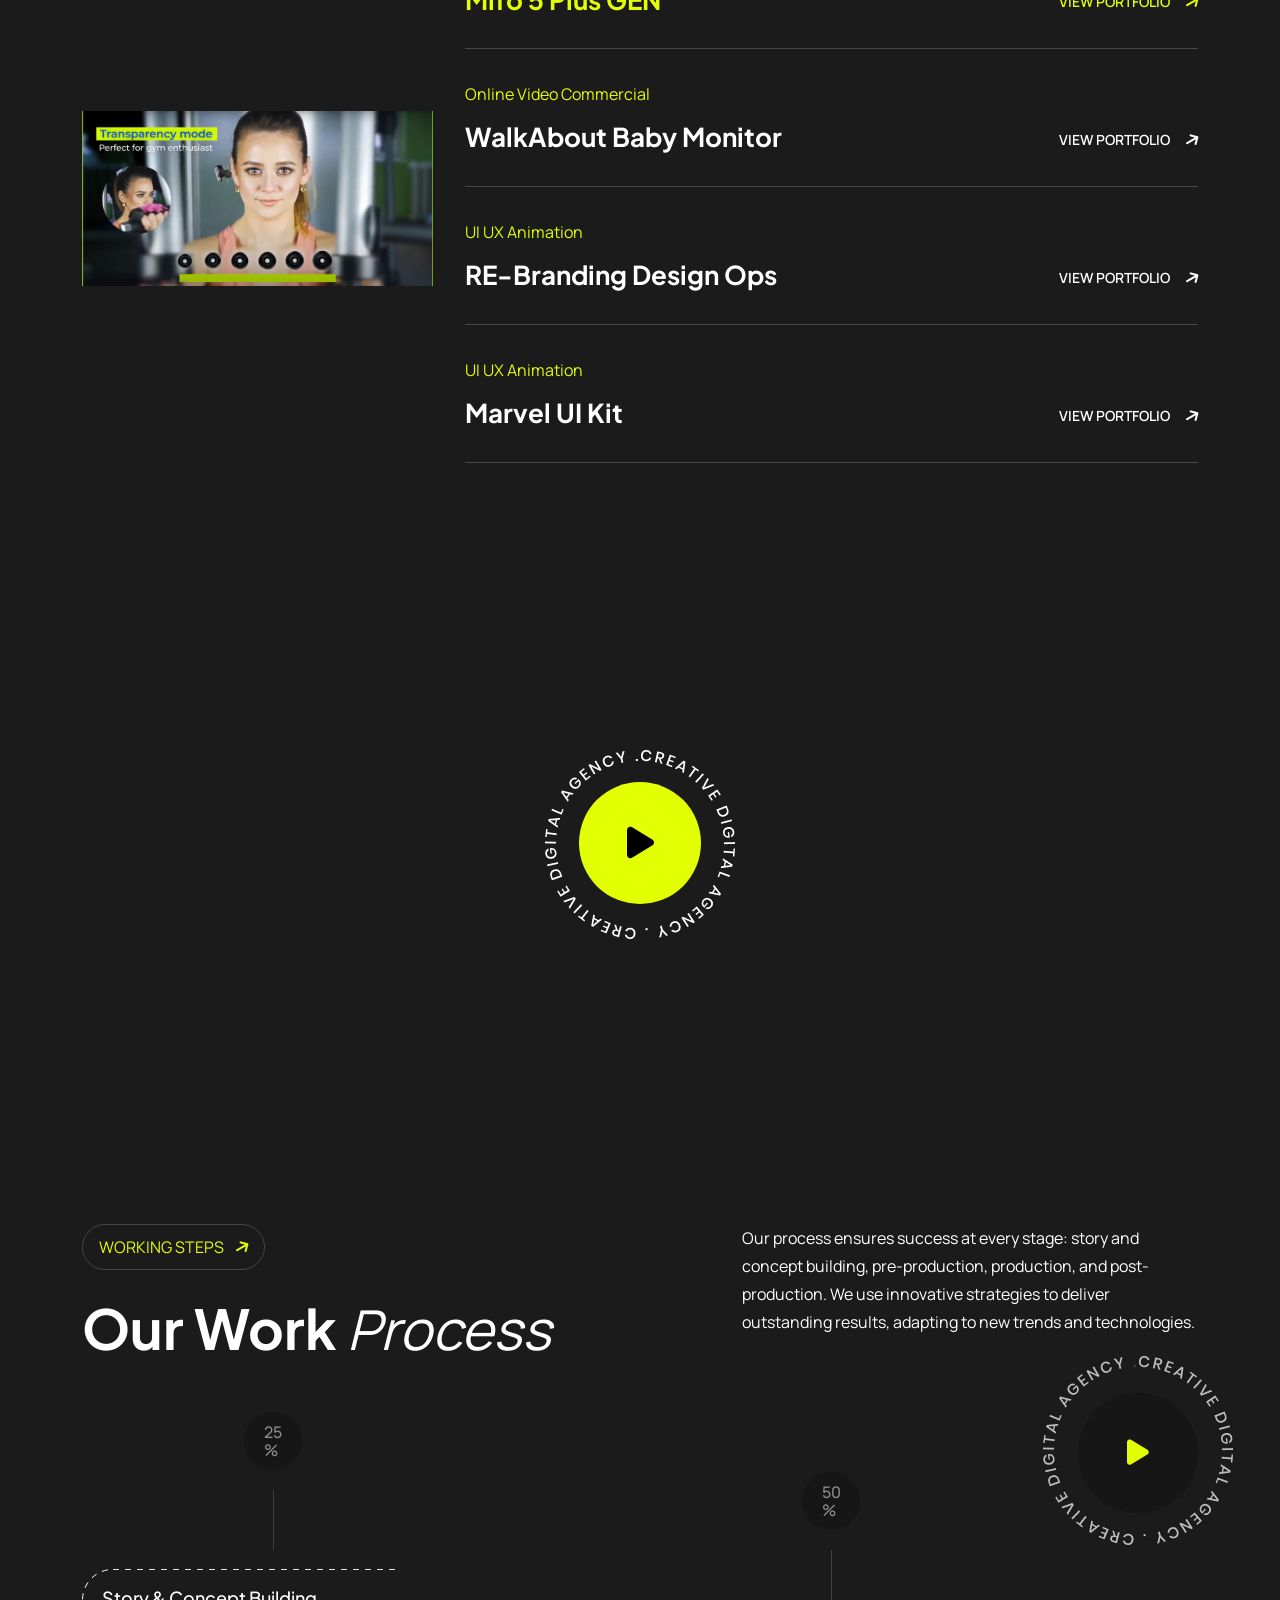
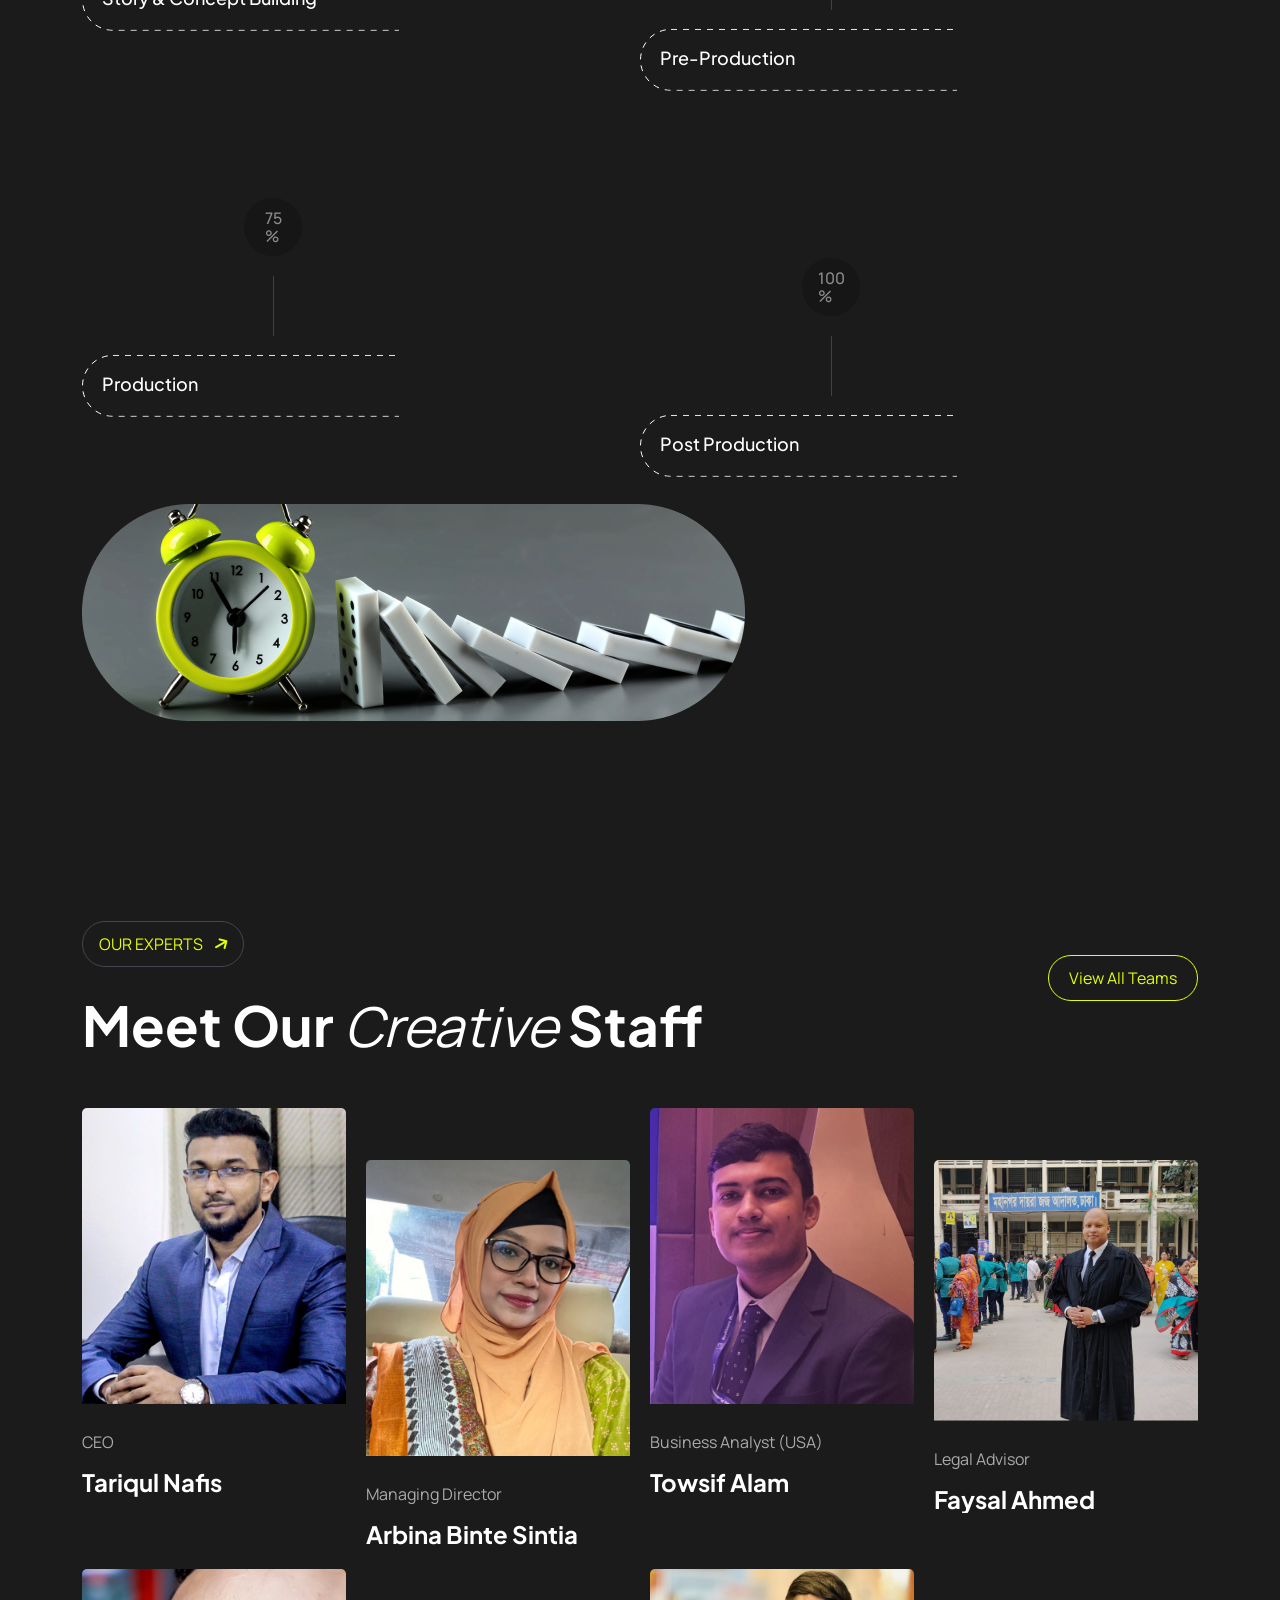
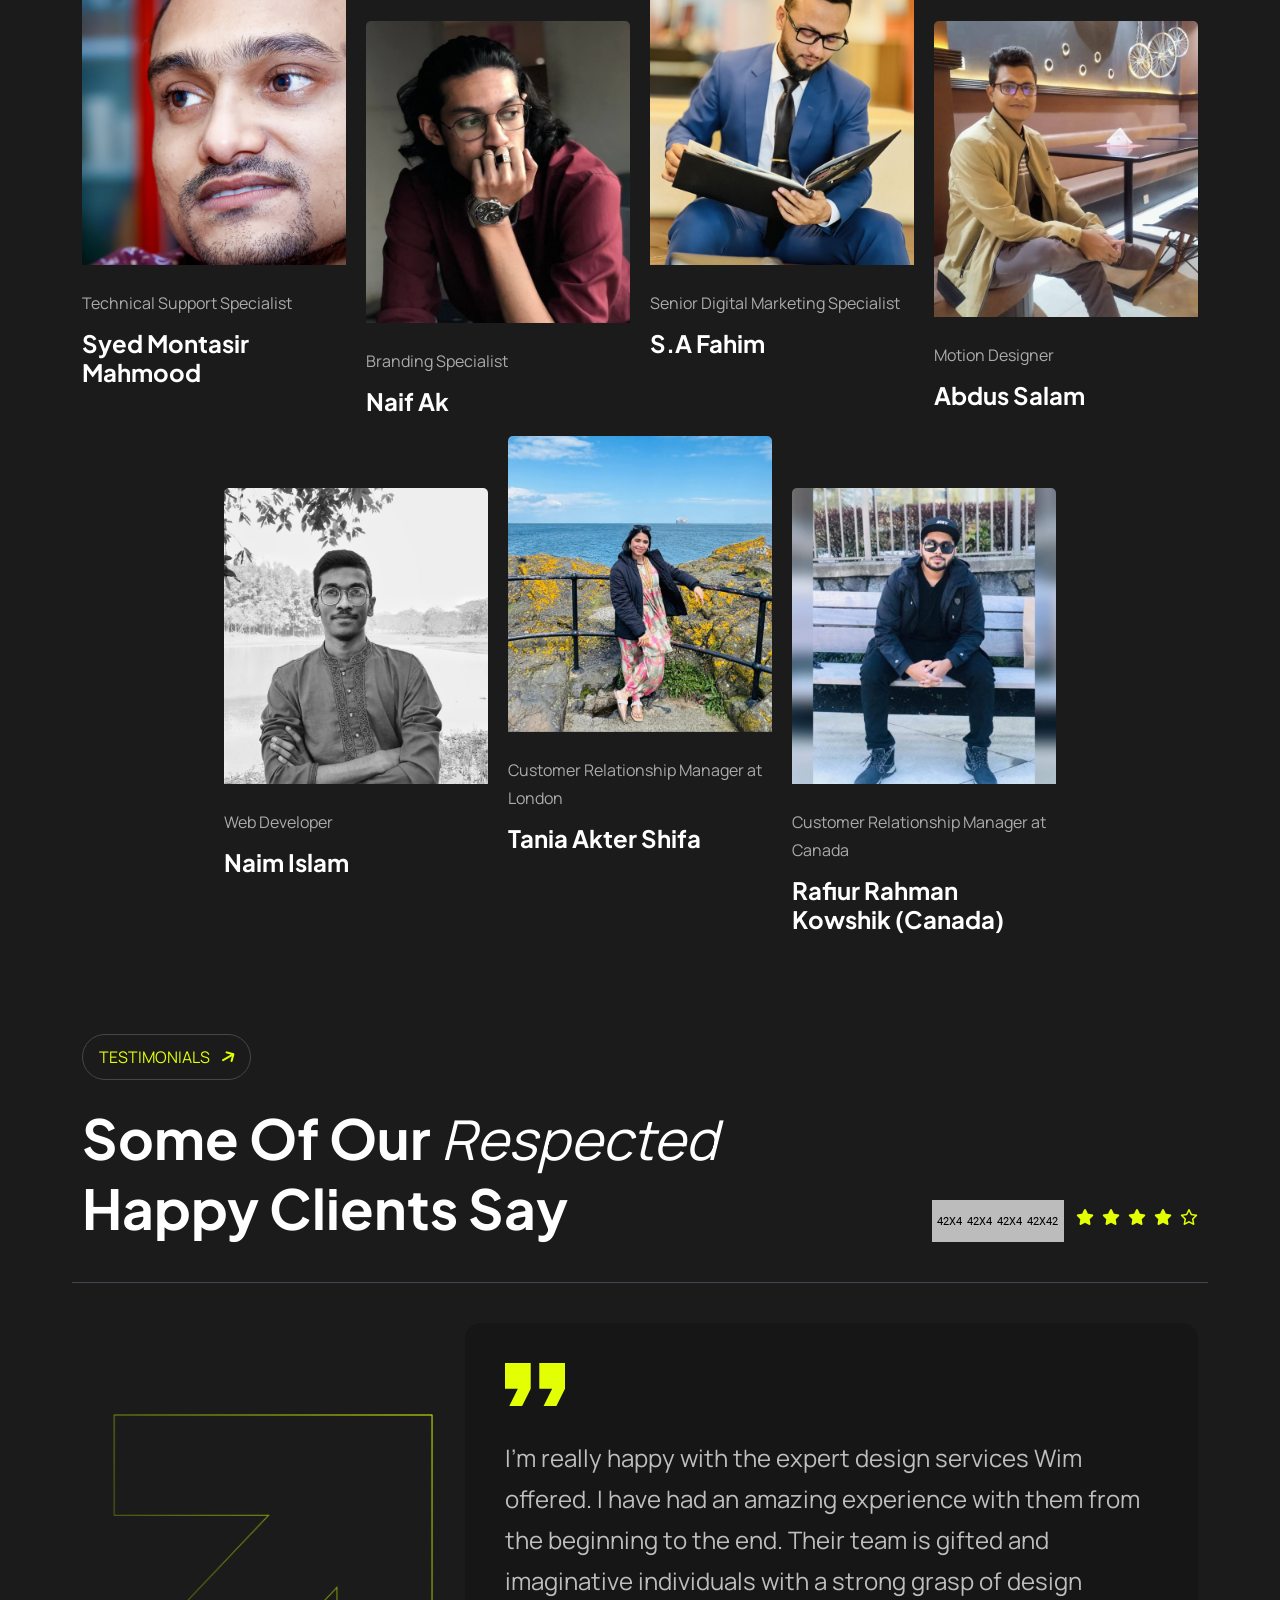
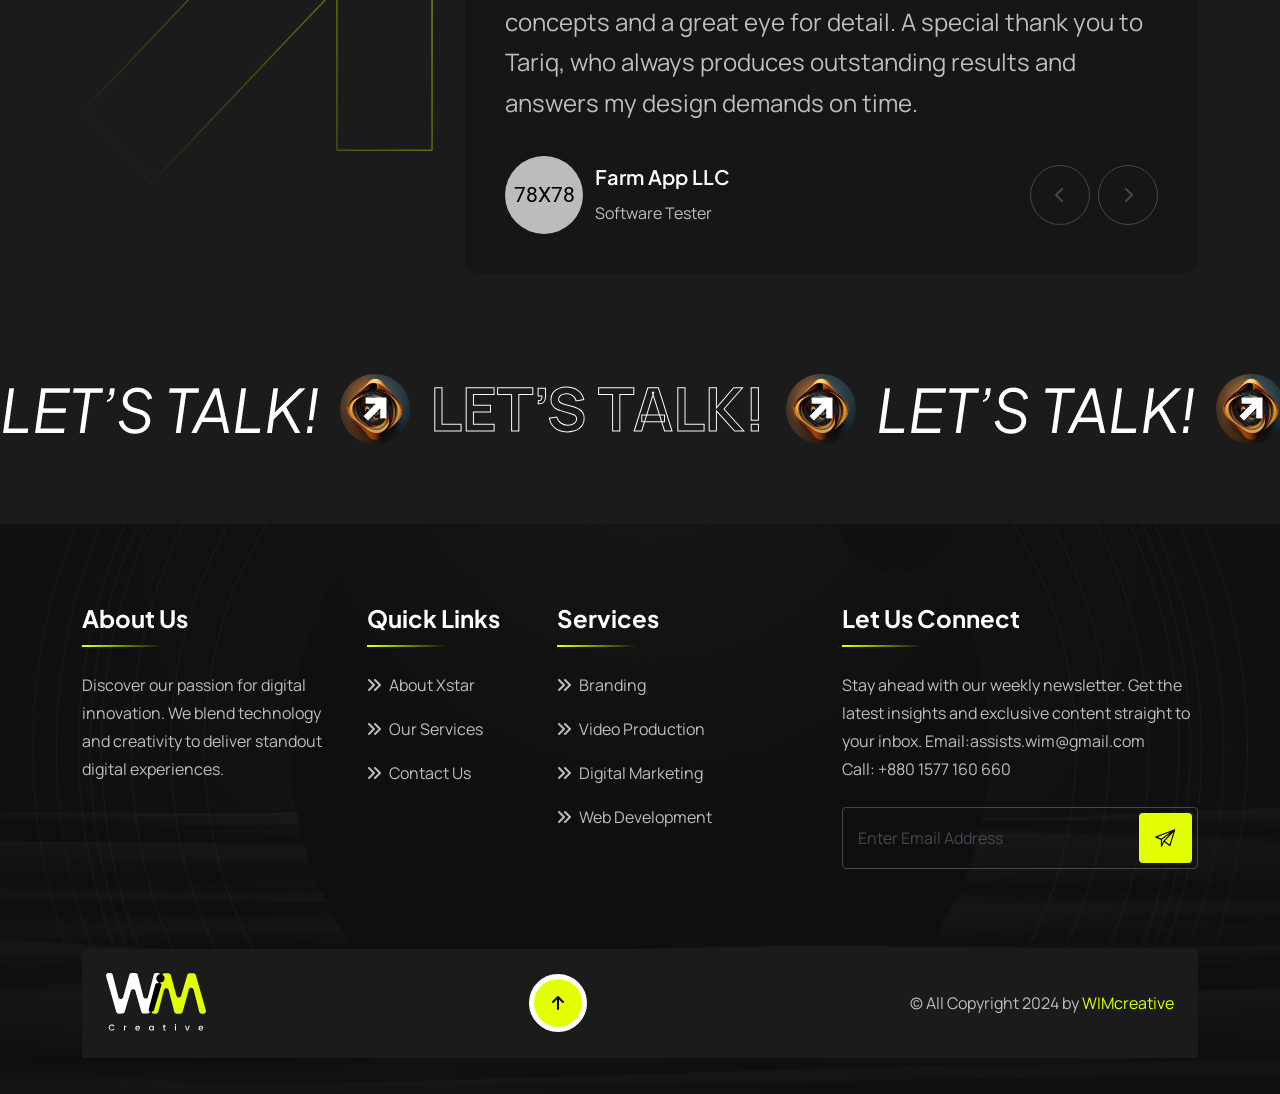
==== commit 04980875: "updated professional part || animation" ====
--- a/index.html
+++ b/index.html
@@ -443,37 +443,9 @@
                   <div
                     class="accordion-btn justify-content-between d-flex align-items-center text-start d-flex position-relative w-100"
                   >
-                    <!-- <div class="mtitle-ara">
-                      <div >
-                        <span
-                        class="d-inine-flex serial-badge align-items-center gap-4 cmn-border radius100 white-clr"
-                      >
-                        01
-                        <span class="rot60 d-inline-block theme-clr">
-                          <i class="fa-solid fa-arrow-right"></i>
-                        </span>
-                      </span>
-                      <span class="mtitle d-block  mt-6">
-                        <a
-                          href="service-details.html"
-                          class="white-clr whitehover"
-                        >
-                          Branding
-                        </a>
-                        
-                      </span>
-                      <span class="pras mt-xxl-7 mt-xl-5 mt-4 d-block">
-                        We develop innovative branding solutions combining UI/UX
-                        design, graphics, social media content, ad design, and
-                        sales strategies. Our goal is to create a cohesive and
-                        impactful brand presence that resonates with your
-                        audience.
-                      </span>
-                      </div>
-                    </div> -->
                     <div class="mtitle-ara">
                       <div class="csmtitleAra">
-                        <div class=" cs-mtitle">
+                        <div class="cs-mtitle">
                           <div class="service-number mb-5">
                             <div
                               class="d-inine-flex serial-badge align-items-center gap-4 cmn-border radius100 white-clr"
@@ -483,7 +455,7 @@
                                 <i class="fa-solid fa-arrow-right"></i>
                               </span>
                             </div>
-                            <h3 class="mtitle d-inline-block ">
+                            <h3 class="mtitle d-inline-block">
                               <a
                                 href="service-details.html"
                                 class="white-clr whitehover"
@@ -492,64 +464,38 @@
                               </a>
                             </h3>
                           </div>
-                          
+
                           <div
-                        class="images-remove-area d-lg-flex d-none align-items-center gap-xxl-8 gap-4"
-                      >
+                            class="images-remove-area d-lg-flex d-none align-items-center gap-xxl-8 gap-4"
+                          >
                             <ul class="modern-list d-grid gap-2">
                               <li class="d-flex align-items-center gap-2">
                                 <i class="fas fa-chevron-right"></i> UI UX
                               </li>
                               <li class="d-flex align-items-center gap-2">
-                                <i class="fas fa-chevron-right"></i> Graphics Design
+                                <i class="fas fa-chevron-right"></i> Graphics
+                                Design
                               </li>
                               <li class="d-flex align-items-center gap-2">
-                                <i class="fas fa-chevron-right"></i> Social Media
-                                Content
+                                <i class="fas fa-chevron-right"></i> Social
+                                Media Content
                               </li>
                               <li class="d-flex align-items-center gap-2">
                                 <i class="fas fa-chevron-right"></i> Boosting Ad
                                 Design
                               </li>
                               <li class="d-flex align-items-center gap-2">
-                                <i class="fas fa-chevron-right"></i> Sales Design
+                                <i class="fas fa-chevron-right"></i> Sales
+                                Design
                               </li>
                             </ul>
                           </div>
-  
                         </div>
                         <div class="cs-serviceImg">
                           <img src="assets/img/service/tab1.png" alt="img" />
                         </div>
                       </div>
-                      
                     </div>
-                    <!-- <div
-                      class="images-remove-area d-lg-flex d-none align-items-center gap-xxl-8 gap-4"
-                    >
-                      <ul class="modern-list d-grid gap-2">
-                        <li class="d-flex align-items-center gap-2">
-                          <i class="fas fa-chevron-right"></i> UI UX
-                        </li>
-                        <li class="d-flex align-items-center gap-2">
-                          <i class="fas fa-chevron-right"></i> Graphics Design
-                        </li>
-                        <li class="d-flex align-items-center gap-2">
-                          <i class="fas fa-chevron-right"></i> Social Media
-                          Content
-                        </li>
-                        <li class="d-flex align-items-center gap-2">
-                          <i class="fas fa-chevron-right"></i> Boosting Ad
-                          Design
-                        </li>
-                        <li class="d-flex align-items-center gap-2">
-                          <i class="fas fa-chevron-right"></i> Sales Design
-                        </li>
-                      </ul>
-                      <div class="tab-remove-thumb">
-                        <img src="assets/img/service/tab1.png" alt="img" />
-                      </div>
-                    </div> -->
                   </div>
                 </div>
               </div>
@@ -562,50 +508,53 @@
                     class="accordion-btn justify-content-between d-flex align-items-center text-start d-flex position-relative w-100"
                   >
                     <div class="mtitle-ara">
-                      <span
-                        class="d-inine-flex serial-badge align-items-center gap-4 cmn-border radius100 white-clr"
-                      >
-                        02
-                        <span class="rot60 d-inline-block theme-clr">
-                          <i class="fa-solid fa-arrow-right"></i>
-                        </span>
-                      </span>
-                      <span class="mtitle d-block mt-6">
-                        <a
-                          href="service-details.html"
-                          class="white-clr whitehover"
-                        >
-                          Video Production
-                        </a>
-                      </span>
-                      <span class="pras mt-xxl-7 mt-xl-5 mt-4 d-block">
-                        Our video production services handle everything from
-                        concept to final edit. We create high-quality videos
-                        that tell your story, captivate your audience, and leave
-                        a lasting impression with stunning visuals and engaging
-                        narratives.
-                      </span>
-                    </div>
-                    <div
-                      class="images-remove-area d-lg-flex d-none align-items-center gap-xxl-8 gap-4"
-                    >
-                      <ul class="modern-list d-grid gap-2">
-                        <li class="d-flex align-items-center gap-2">
-                          <i class="fas fa-chevron-right"></i> Video Editing
-                        </li>
-                        <li class="d-flex align-items-center gap-2">
-                          <i class="fas fa-chevron-right"></i> Motion Design
-                        </li>
-                        <li class="d-flex align-items-center gap-2">
-                          <i class="fas fa-chevron-right"></i> UI Interactive
-                          Animation
-                        </li>
-                        <li class="d-flex align-items-center gap-2">
-                          <i class="fas fa-chevron-right"></i> 2D Animation
-                        </li>
-                      </ul>
-                      <div class="tab-remove-thumb">
-                        <img src="assets/img/service/tab2.png" alt="img" />
+                      <div class="csmtitleAra">
+                        <div class="cs-mtitle">
+                          <div class="service-number mb-5">
+                            <div
+                              class="d-inine-flex serial-badge align-items-center gap-4 cmn-border radius100 white-clr"
+                            >
+                              02
+                              <span class="rot60 d-inline-block theme-clr">
+                                <i class="fa-solid fa-arrow-right"></i>
+                              </span>
+                            </div>
+                            <h3 class="mtitle d-inline-block">
+                              <a
+                                href="service-details.html"
+                                class="white-clr whitehover"
+                              >
+                                Video Production
+                              </a>
+                            </h3>
+                          </div>
+
+                          <div
+                            class="images-remove-area d-lg-flex d-none align-items-center gap-xxl-8 gap-4"
+                          >
+                            <ul class="modern-list d-grid gap-2">
+                              <li class="d-flex align-items-center gap-2">
+                                <i class="fas fa-chevron-right"></i> Video
+                                Editing
+                              </li>
+                              <li class="d-flex align-items-center gap-2">
+                                <i class="fas fa-chevron-right"></i> Motion
+                                Design
+                              </li>
+                              <li class="d-flex align-items-center gap-2">
+                                <i class="fas fa-chevron-right"></i> UI
+                                Interactive Animation
+                              </li>
+                              <li class="d-flex align-items-center gap-2">
+                                <i class="fas fa-chevron-right"></i> 2D
+                                Animation
+                              </li>
+                            </ul>
+                          </div>
+                        </div>
+                        <div class="cs-serviceImg">
+                          <img src="assets/img/service/tab1.png" alt="img" />
+                        </div>
                       </div>
                     </div>
                   </div>
@@ -619,120 +568,112 @@
                     class="accordion-btn justify-content-between d-flex align-items-center text-start d-flex position-relative w-100"
                   >
                     <div class="mtitle-ara">
-                      <span
-                        class="d-inine-flex serial-badge align-items-center gap-4 cmn-border radius100 white-clr"
-                      >
-                        03
-                        <span class="rot60 d-inline-block theme-clr">
-                          <i class="fa-solid fa-arrow-right"></i>
-                        </span>
-                      </span>
-                      <span class="mtitle d-block mt-6">
-                        <a
-                          href="service-details.html"
-                          class="white-clr whitehover"
-                        >
-                          Digital Marketing
-                        </a>
-                      </span>
-                      <span class="pras mt-xxl-7 mt-xl-5 mt-4 d-block">
-                        We offer comprehensive digital marketing services
-                        including SEO, SEM, social media, content marketing, and
-                        email campaigns. Our strategies are data-driven to
-                        increase traffic, engagement, and lead generation,
-                        ensuring your online presence thrives.
-                      </span>
-                    </div>
-                    <div
-                      class="images-remove-area d-lg-flex d-none align-items-center gap-xxl-8 gap-4"
-                    >
-                      <ul class="modern-list d-grid gap-2">
-                        <li class="d-flex align-items-center gap-2">
-                          <i class="fas fa-chevron-right"></i> SEO
-                        </li>
-                        <li class="d-flex align-items-center gap-2">
-                          <i class="fas fa-chevron-right"></i> Social Media
-                          Marketing
-                        </li>
-                        <li class="d-flex align-items-center gap-2">
-                          <i class="fas fa-chevron-right"></i> Search Engine
-                          Marketing
-                        </li>
-                        <li class="d-flex align-items-center gap-2">
-                          <i class="fas fa-chevron-right"></i> Google Business
-                          Profile
-                        </li>
-                      </ul>
-                      <div class="tab-remove-thumb">
-                        <img
-                          src="assets/img/service/tab3.png"
-                          alt="img"
-                          height="330"
-                        />
+                      <div class="csmtitleAra">
+                        <div class="cs-mtitle">
+                          <div class="service-number mb-5">
+                            <div
+                              class="d-inine-flex serial-badge align-items-center gap-4 cmn-border radius100 white-clr"
+                            >
+                              03
+                              <span class="rot60 d-inline-block theme-clr">
+                                <i class="fa-solid fa-arrow-right"></i>
+                              </span>
+                            </div>
+                            <h3 class="mtitle d-inline-block">
+                              <a
+                                href="service-details.html"
+                                class="white-clr whitehover"
+                              >
+                                Digital Marketing
+                              </a>
+                            </h3>
+                          </div>
+
+                          <div
+                            class="images-remove-area d-lg-flex d-none align-items-center gap-xxl-8 gap-4"
+                          >
+                            <ul class="modern-list d-grid gap-2">
+                              <li class="d-flex align-items-center gap-2">
+                                <i class="fas fa-chevron-right"></i> SEO
+                              </li>
+                              <li class="d-flex align-items-center gap-2">
+                                <i class="fas fa-chevron-right"></i> Social
+                                Media Marketing
+                              </li>
+                              <li class="d-flex align-items-center gap-2">
+                                <i class="fas fa-chevron-right"></i> Search
+                                Engine Marketing
+                              </li>
+                              <li class="d-flex align-items-center gap-2">
+                                <i class="fas fa-chevron-right"></i> Google
+                                Business Profile
+                              </li>
+                            </ul>
+                          </div>
+                        </div>
+                        <div class="cs-serviceImg">
+                          <img src="assets/img/service/tab1.png" alt="img" />
+                        </div>
                       </div>
                     </div>
                   </div>
                 </div>
               </div>
               <div
-                class="accordion-single py-xxl-9 py-xl-7 py-lg-6 py-5 bb-border bt-border"
+                class="accordion-single py-xxl-9 py-xl-7 py-lg-6 py-5 bt-border"
               >
                 <div class="header-area">
                   <div
                     class="accordion-btn justify-content-between d-flex align-items-center text-start d-flex position-relative w-100"
                   >
                     <div class="mtitle-ara">
-                      <span
-                        class="d-inine-flex serial-badge align-items-center gap-4 cmn-border radius100 white-clr"
-                      >
-                        04
-                        <span class="rot60 d-inline-block theme-clr">
-                          <i class="fa-solid fa-arrow-right"></i>
-                        </span>
-                      </span>
-                      <span class="mtitle d-block mt-6">
-                        <a
-                          href="service-details.html"
-                          class="white-clr whitehover"
-                        >
-                          Web Development
-                        </a>
-                      </span>
-                      <span class="pras mt-xxl-7 mt-xl-5 mt-4 d-block">
-                        We design and develop responsive, user-friendly websites
-                        optimized for performance and scalability. From custom
-                        designs to robust backend solutions, our websites
-                        enhance user experience and drive conversions, tailored
-                        to meet your unique needs.
-                      </span>
-                    </div>
-                    <div
-                      class="images-remove-area d-lg-flex d-none align-items-center gap-xxl-8 gap-4"
-                    >
-                      <ul class="modern-list d-grid gap-2">
-                        <li class="d-flex align-items-center gap-2">
-                          <i class="fas fa-chevron-right"></i> E-Commerce
-                          Website
-                        </li>
-                        <li class="d-flex align-items-center gap-2">
-                          <i class="fas fa-chevron-right"></i> Website
-                          Development
-                        </li>
-                        <li class="d-flex align-items-center gap-2">
-                          <i class="fas fa-chevron-right"></i> Website
-                          Maintenance
-                        </li>
-                        <li class="d-flex align-items-center gap-2">
-                          <i class="fas fa-chevron-right"></i> Website Speed
-                          Optimization
-                        </li>
-                      </ul>
-                      <div class="tab-remove-thumb">
-                        <img
-                          src="assets/img/service/tab4.png"
-                          alt="img"
-                          height="330"
-                        />
+                      <div class="csmtitleAra">
+                        <div class="cs-mtitle">
+                          <div class="service-number mb-5">
+                            <div
+                              class="d-inine-flex serial-badge align-items-center gap-4 cmn-border radius100 white-clr"
+                            >
+                              04
+                              <span class="rot60 d-inline-block theme-clr">
+                                <i class="fa-solid fa-arrow-right"></i>
+                              </span>
+                            </div>
+                            <h3 class="mtitle d-inline-block">
+                              <a
+                                href="service-details.html"
+                                class="white-clr whitehover"
+                              >
+                                Web Development
+                              </a>
+                            </h3>
+                          </div>
+
+                          <div
+                            class="images-remove-area d-lg-flex d-none align-items-center gap-xxl-8 gap-4"
+                          >
+                            <ul class="modern-list d-grid gap-2">
+                              <li class="d-flex align-items-center gap-2">
+                                <i class="fas fa-chevron-right"></i> E-Commerce
+                                Website
+                              </li>
+                              <li class="d-flex align-items-center gap-2">
+                                <i class="fas fa-chevron-right"></i> Website
+                                Development
+                              </li>
+                              <li class="d-flex align-items-center gap-2">
+                                <i class="fas fa-chevron-right"></i> Website
+                                Maintenance
+                              </li>
+                              <li class="d-flex align-items-center gap-2">
+                                <i class="fas fa-chevron-right"></i> Website
+                                Speed Optimization
+                              </li>
+                            </ul>
+                          </div>
+                        </div>
+                        <div class="cs-serviceImg">
+                          <img src="assets/img/service/tab1.png" alt="img" />
+                        </div>
                       </div>
                     </div>
                   </div>
@@ -1698,7 +1639,7 @@
                   <span
                     class="bspan-clr position-relative mb-xxl-4 mb-xxl-3 mb-3"
                   >
-                  Legal Advisor
+                    Legal Advisor
                   </span>
                   <h5 class="white-clr">
                     <a href="team-details.html" class="white-clr whitehover"
@@ -1875,7 +1816,7 @@
                   <span
                     class="bspan-clr position-relative mb-xxl-4 mb-xxl-3 mb-3"
                   >
-                  Customer Relationship Manager at London
+                    Customer Relationship Manager at London
                   </span>
                   <h5 class="white-clr">
                     <a href="team-details.html" class="white-clr whitehover"
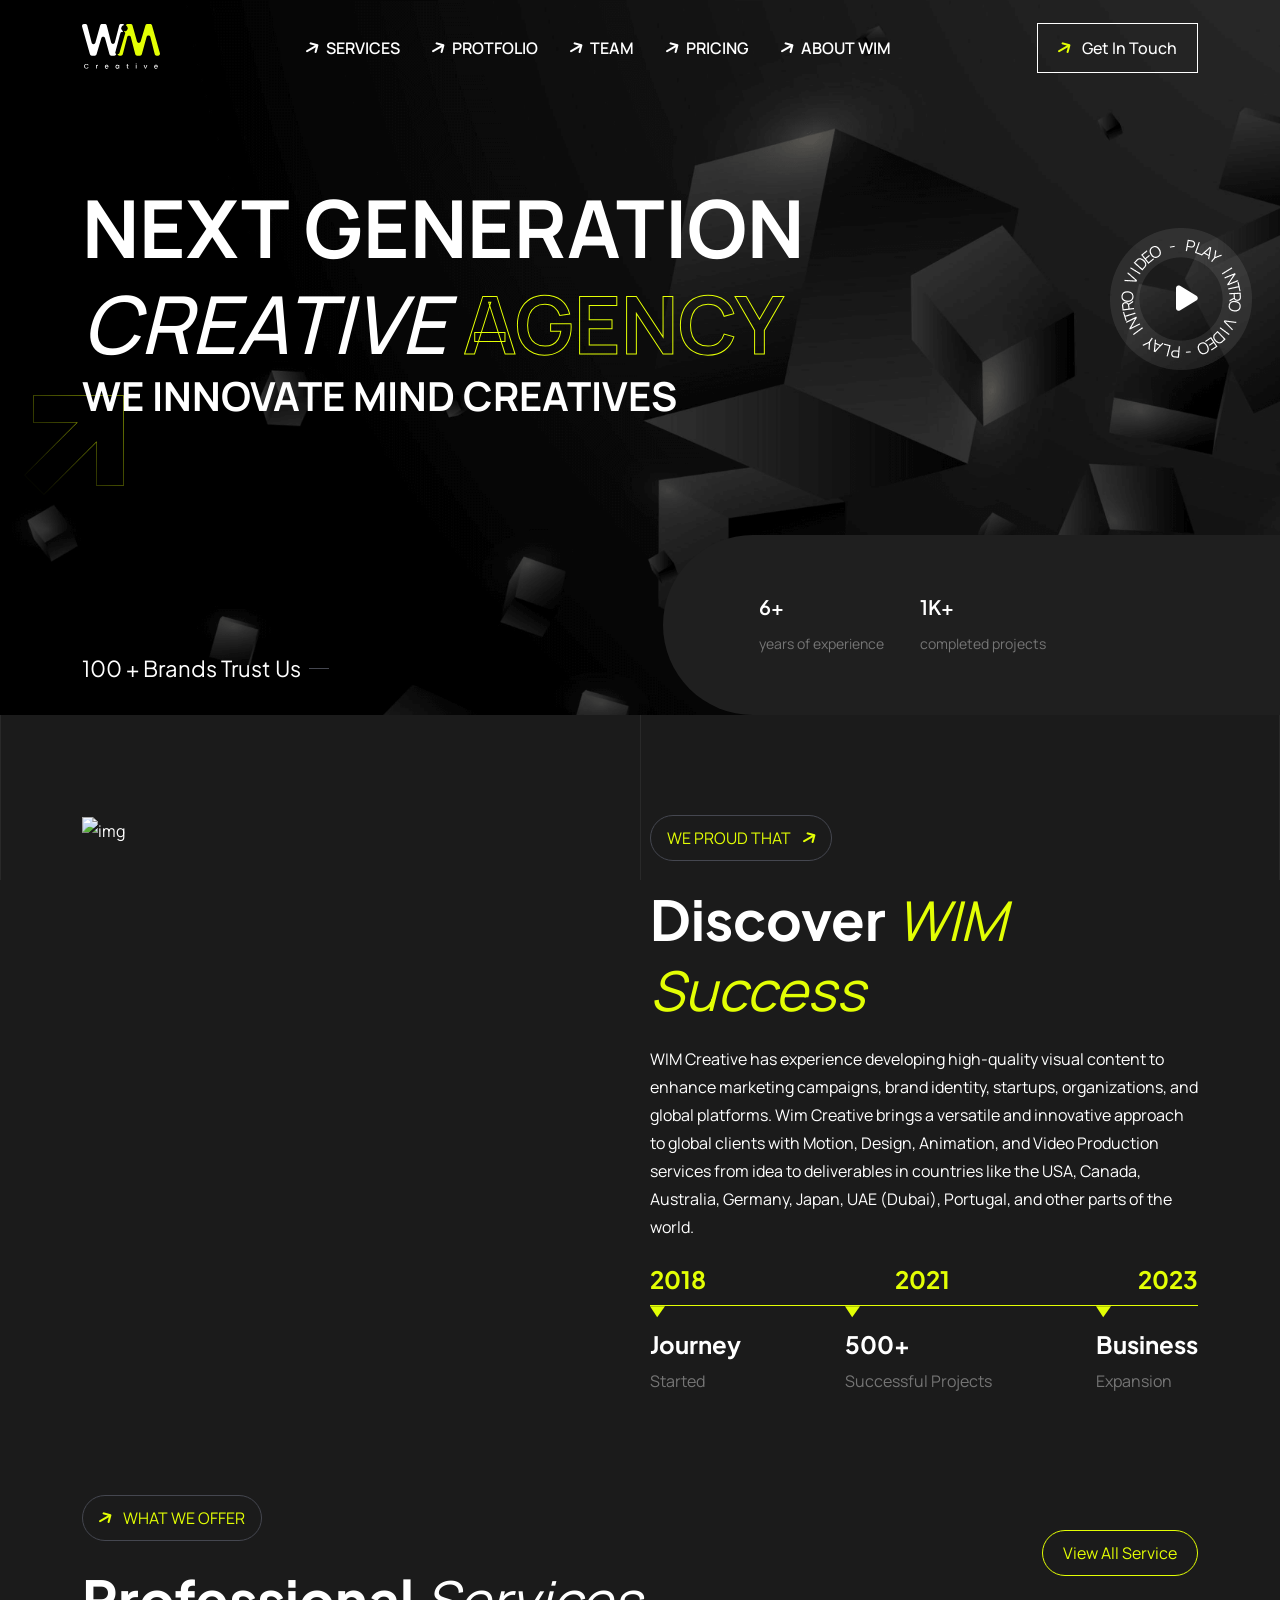
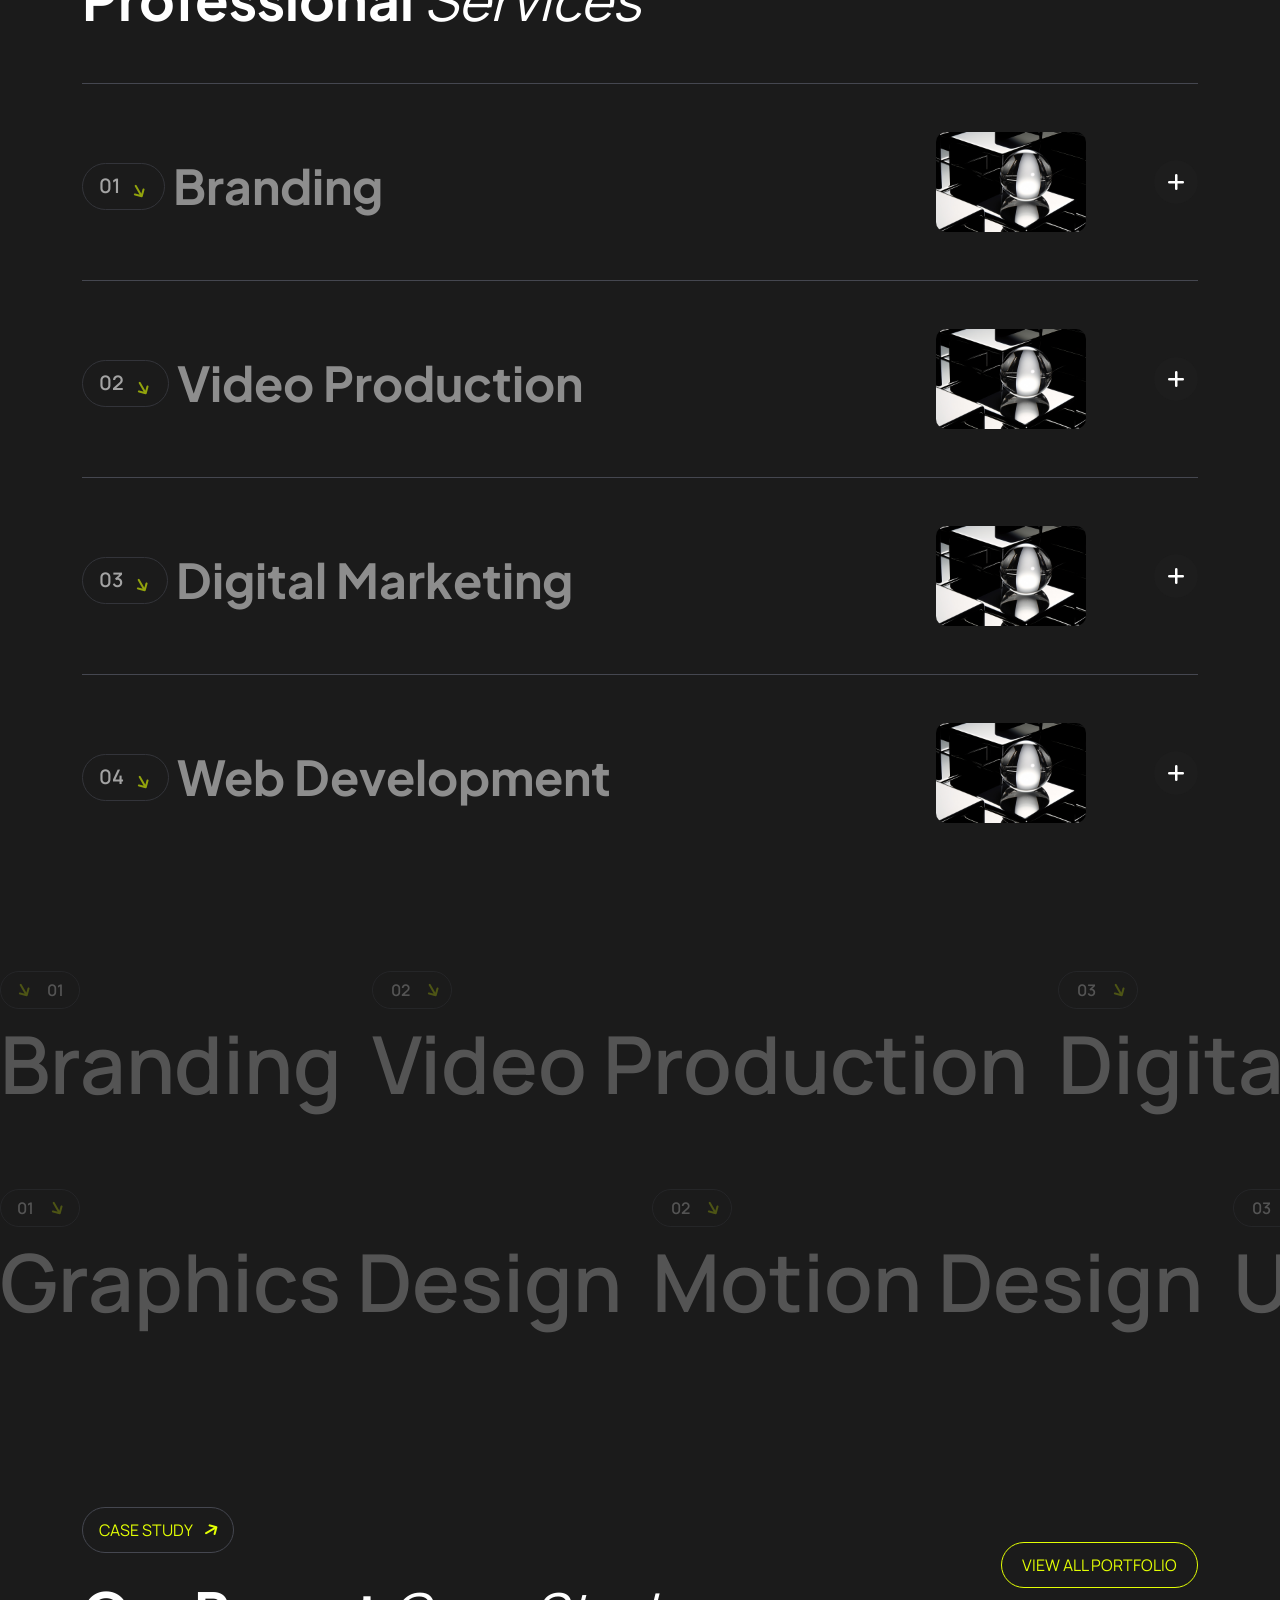
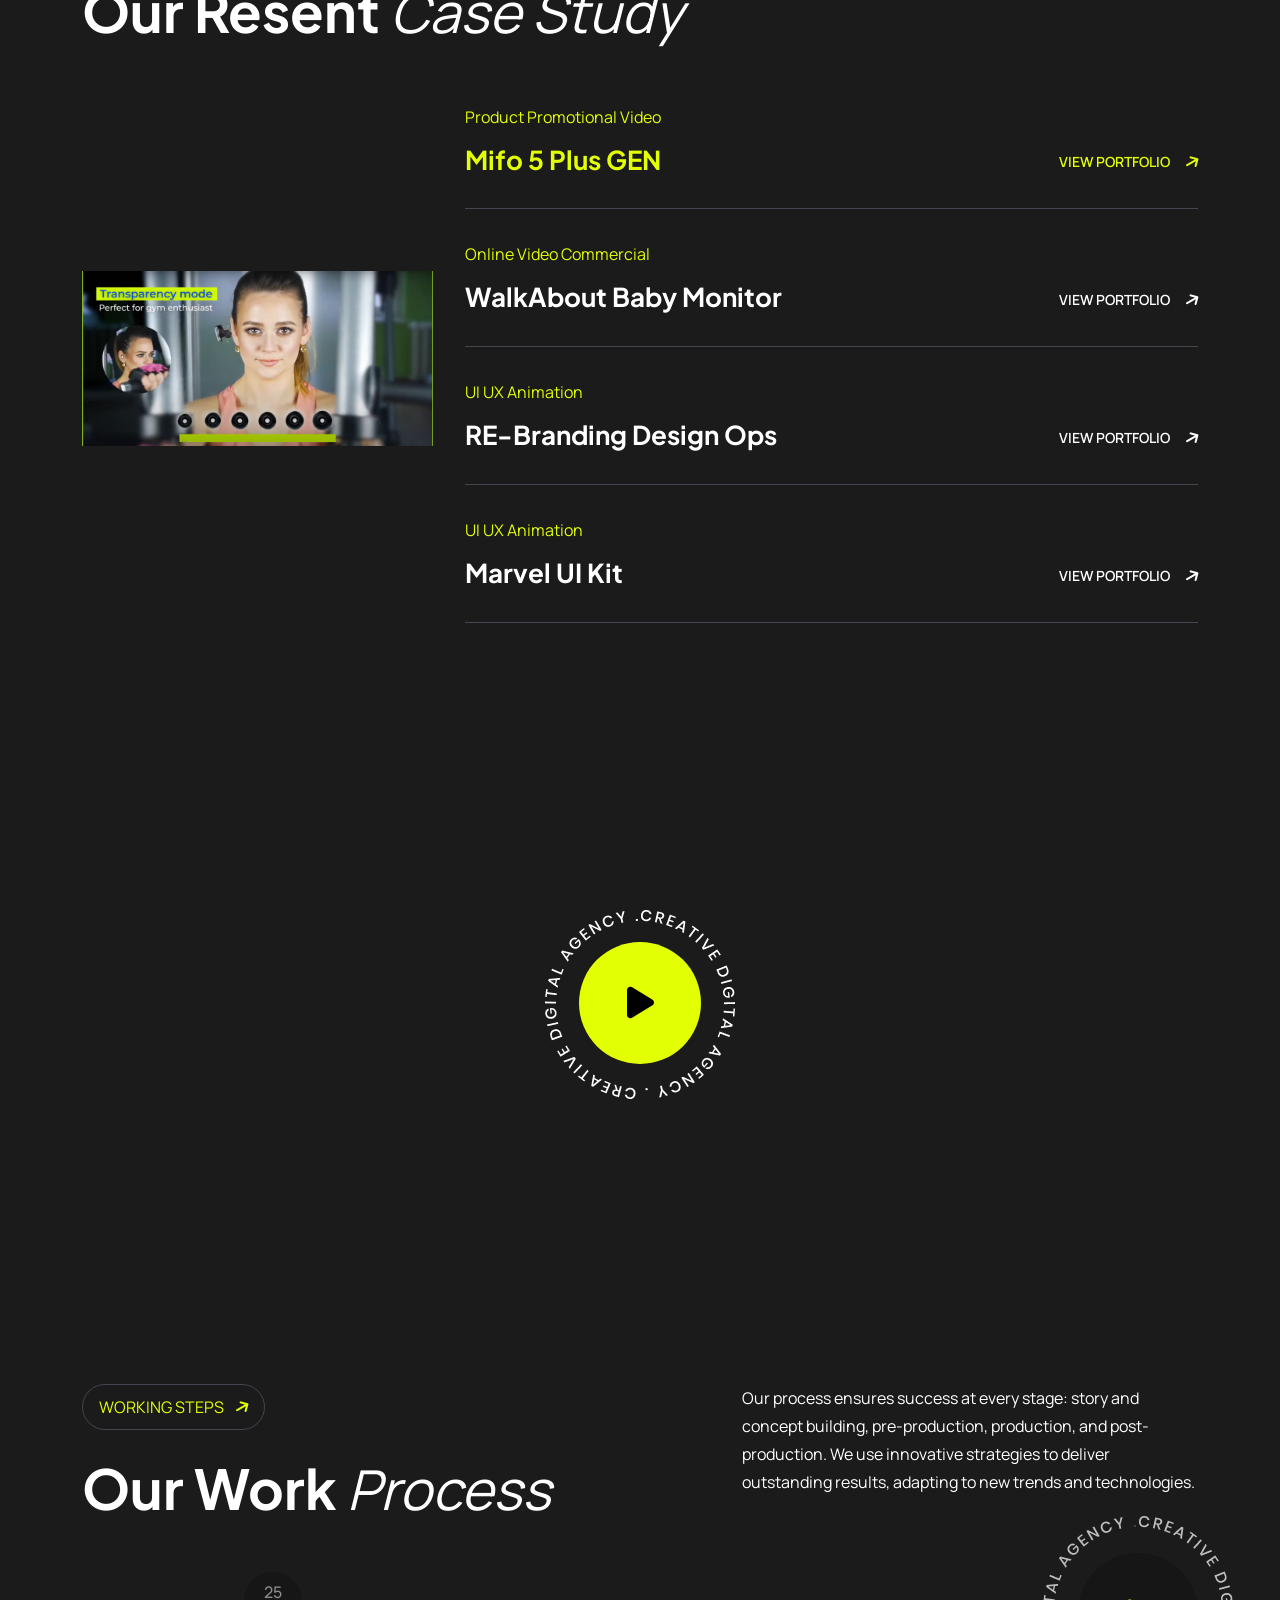
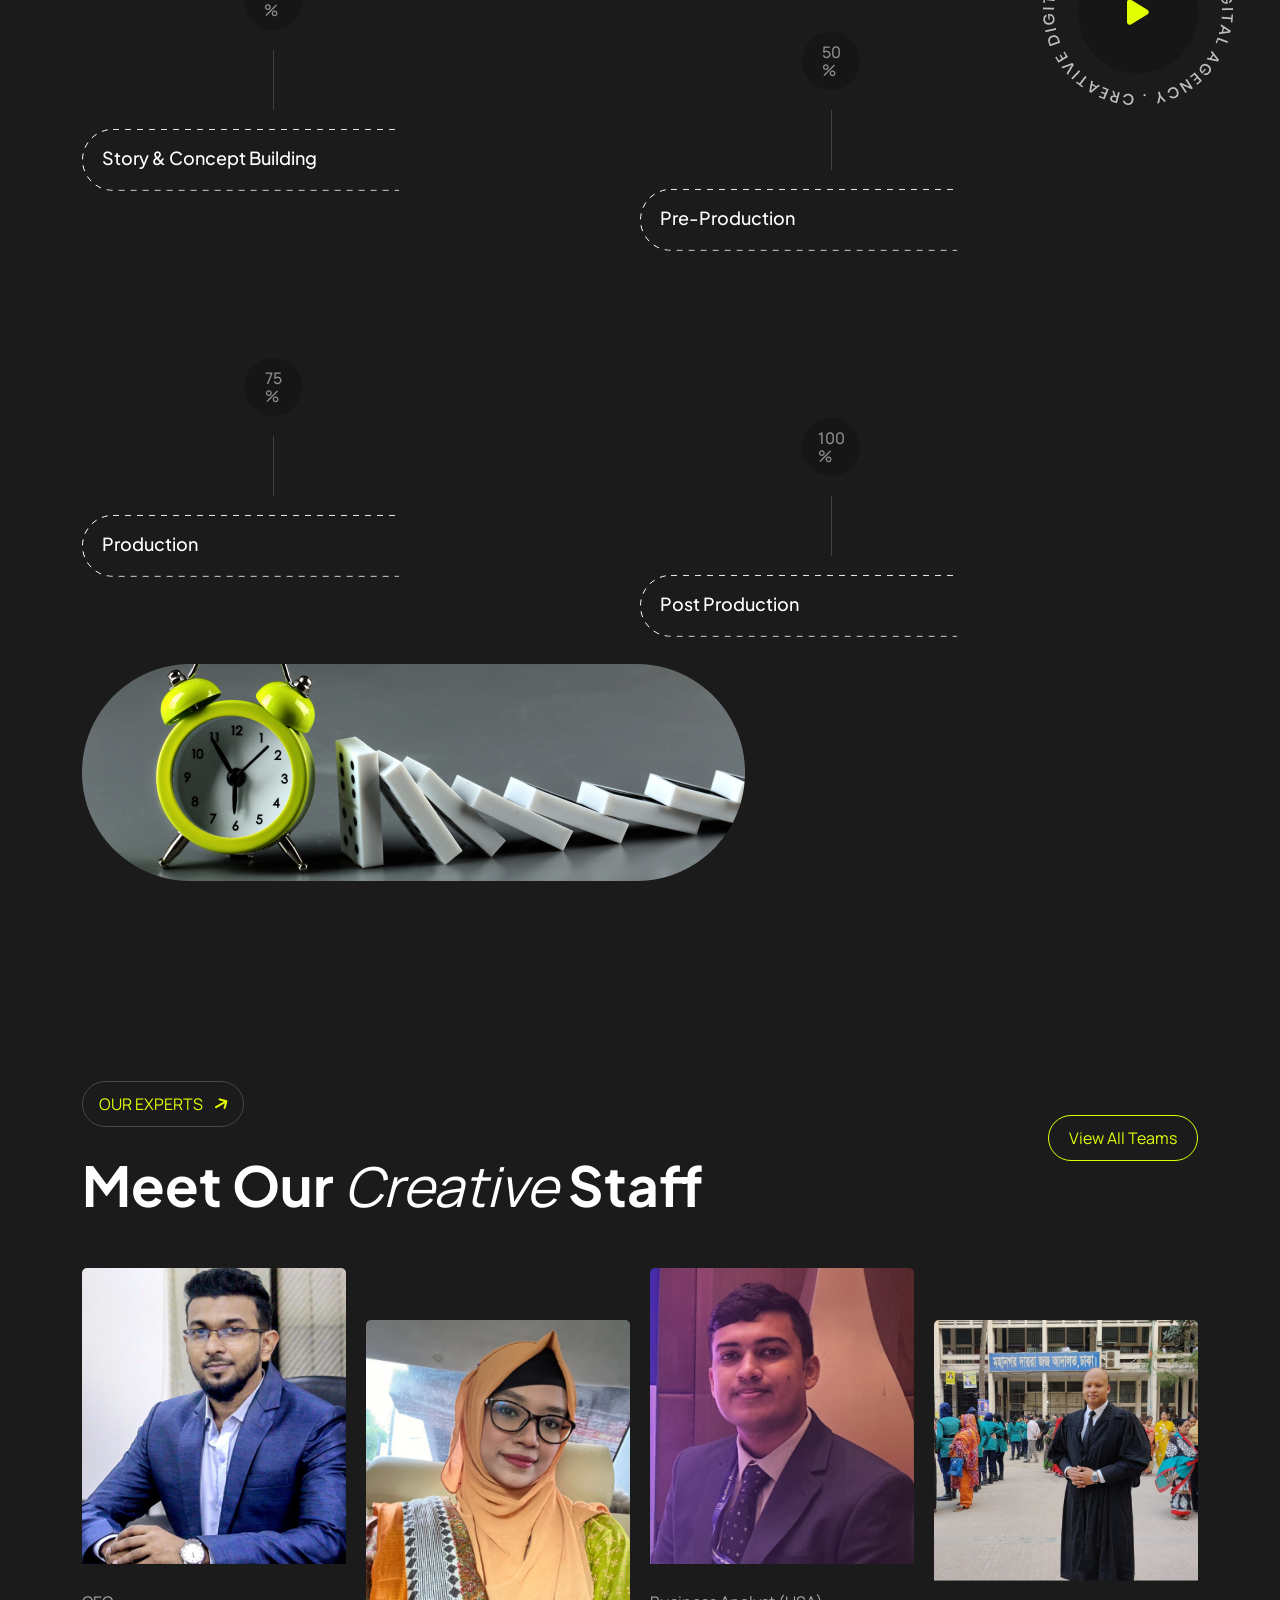
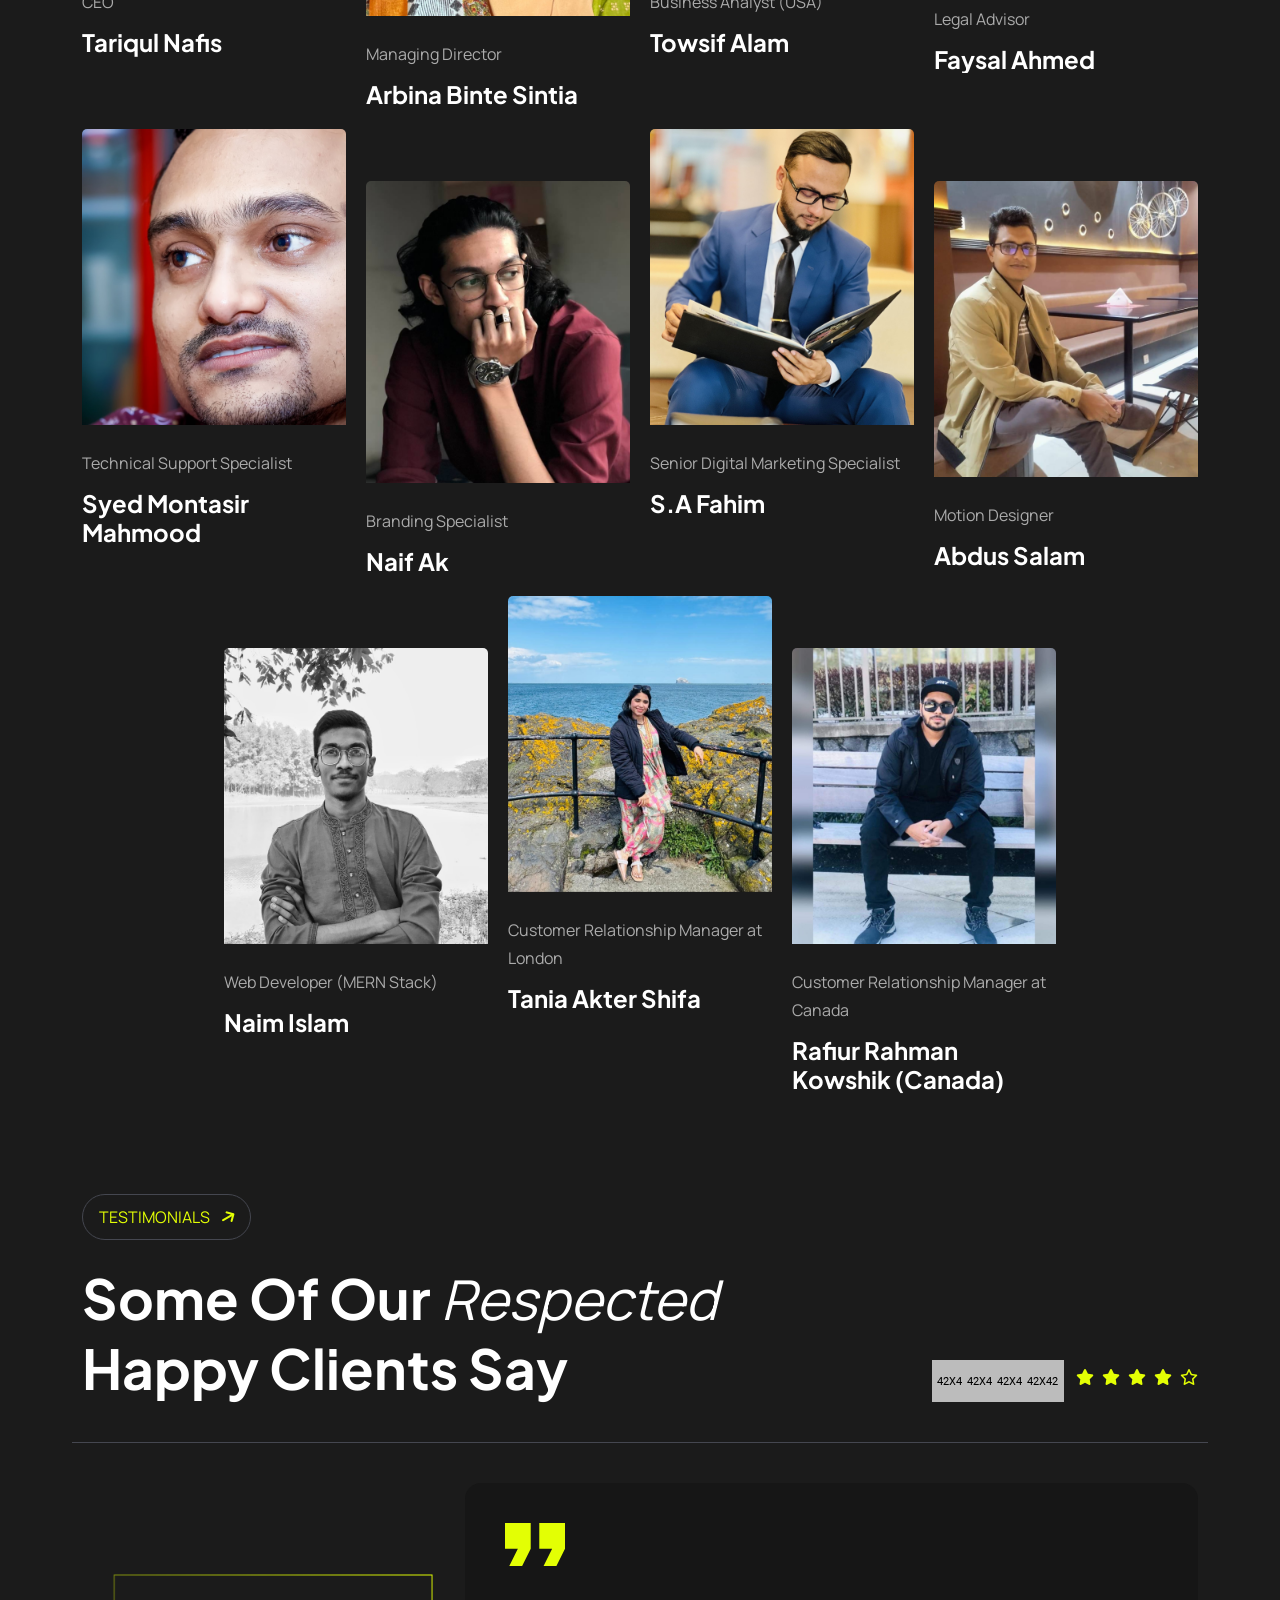
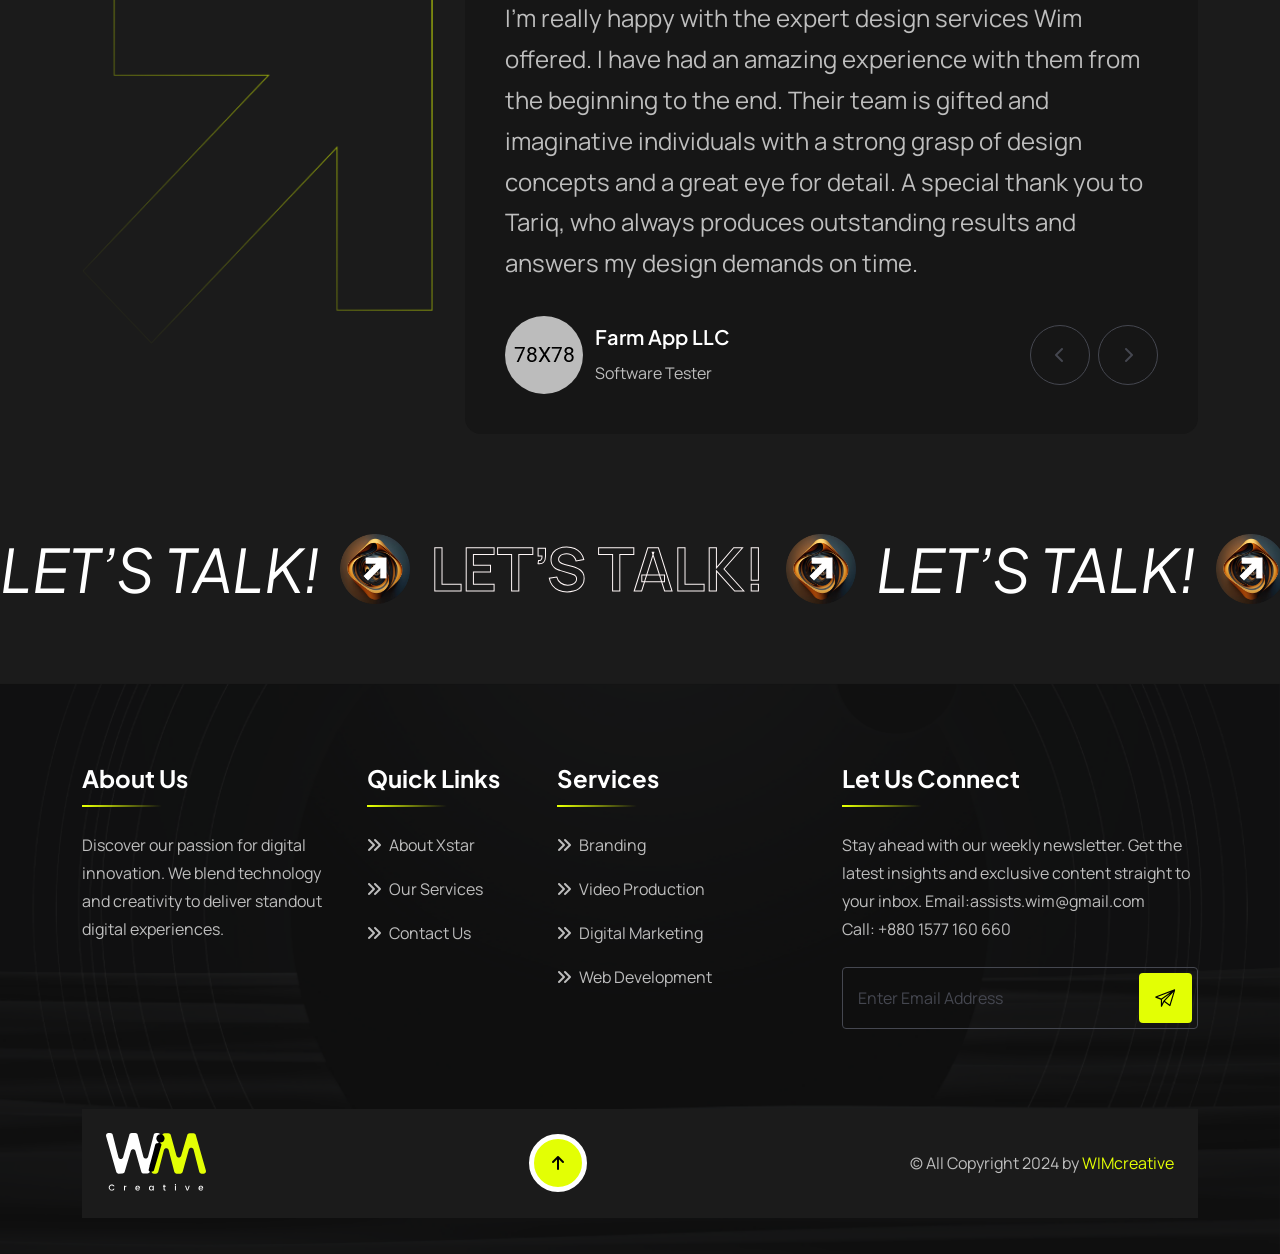
==== commit a63fec2f: "professional services animation smooting and hover next problem solved || touch device and mousce de" ====
--- a/index.html
+++ b/index.html
@@ -455,7 +455,7 @@
                                 <i class="fa-solid fa-arrow-right"></i>
                               </span>
                             </div>
-                            <h3 class="mtitle d-inline-block">
+                            <h3 class="mtitle d-md-inline-block ">
                               <a
                                 href="service-details.html"
                                 class="white-clr whitehover"
@@ -466,7 +466,7 @@
                           </div>
 
                           <div
-                            class="images-remove-area d-lg-flex d-none align-items-center gap-xxl-8 gap-4"
+                            class="images-remove-area d-lg-flex  align-items-center gap-xxl-8 gap-4"
                           >
                             <ul class="modern-list d-grid gap-2">
                               <li class="d-flex align-items-center gap-2">
@@ -530,7 +530,7 @@
                           </div>
 
                           <div
-                            class="images-remove-area d-lg-flex d-none align-items-center gap-xxl-8 gap-4"
+                            class="images-remove-area d-lg-flex align-items-center gap-xxl-8 gap-4"
                           >
                             <ul class="modern-list d-grid gap-2">
                               <li class="d-flex align-items-center gap-2">
@@ -590,7 +590,7 @@
                           </div>
 
                           <div
-                            class="images-remove-area d-lg-flex d-none align-items-center gap-xxl-8 gap-4"
+                            class="images-remove-area d-lg-flex  align-items-center gap-xxl-8 gap-4"
                           >
                             <ul class="modern-list d-grid gap-2">
                               <li class="d-flex align-items-center gap-2">
@@ -649,7 +649,7 @@
                           </div>
 
                           <div
-                            class="images-remove-area d-lg-flex d-none align-items-center gap-xxl-8 gap-4"
+                            class="images-remove-area d-lg-flex  align-items-center gap-xxl-8 gap-4"
                           >
                             <ul class="modern-list d-grid gap-2">
                               <li class="d-flex align-items-center gap-2">
@@ -1787,7 +1787,7 @@
                   <span
                     class="bspan-clr position-relative mb-xxl-4 mb-xxl-3 mb-3"
                   >
-                    Web Developer
+                    Web Developer (MERN Stack)
                   </span>
                   <h5 class="white-clr">
                     <a href="team-details.html" class="white-clr whitehover"
--- a/assets/css/main.css
+++ b/assets/css/main.css
@@ -2943,14 +2943,19 @@
 }
 
 .accordion-single {
-  transition: all 0.4s;
+  transition: all 0.9s ease-in-out;
   border-radius: 8px;
   border: 1px solid var(--border1);
+  -webkit-transition: all 0.9s ease-in-out;
+  -moz-transition: all 0.9s ease-in-out;
+  -ms-transition: all 0.9s ease-in-out;
+  -o-transition: all 0.9s ease-in-out;
 }
 .accordion-single .header-area {
   font-size: 20px;
   font-weight: 600;
   color: var(--white);
+  padding: 20px 0 !important;
 }
 .accordion-single .header-area button {
   border: unset !important;
@@ -3040,10 +3045,6 @@
 }
 
 .service-tabing-wrap .images-remove-area {
-  transition: all 0.6s;
-  margin-bottom: -400px;
-  opacity: 0;
-  transform: rotate(60);
 }
 .service-tabing-wrap .modern-list li {
   font-size: 16px;
@@ -3057,8 +3058,13 @@
 .service-tabing-wrap .accordion-single {
   border: unset;
   overflow: hidden;
-  transition: all 0.8s;
+  /* margin: 15px 0 20px; */
+  transition: all 2s ease-in-out;
   border-radius: 0;
+  -webkit-transition: all 2s ease-in-out;
+  -moz-transition: all 2s ease-in-out;
+  -ms-transition: all 2s ease-in-out;
+  -o-transition: all 2s ease-in-out;
 }
 .service-tabing-wrap .accordion-single .accordion-btn::after {
   content: "+";
@@ -3102,16 +3108,16 @@
   img {
   height: 100px;
   border-radius: 10px;
-  transition: all ease-in-out .6s;
+  transition: all ease-in-out 0.6s;
   transform: rotate(0deg);
   -webkit-transform: rotate(0deg);
   -moz-transform: rotate(0deg);
   -ms-transform: rotate(0deg);
   -o-transform: rotate(0deg);
-  -webkit-transition: all ease-in-out .6s;
-  -moz-transition: all ease-in-out .6s;
-  -ms-transition: all ease-in-out .6s;
-  -o-transition: all ease-in-out .6s;
+  -webkit-transition: all ease-in-out 0.6s;
+  -moz-transition: all ease-in-out 0.6s;
+  -ms-transition: all ease-in-out 0.6s;
+  -o-transition: all ease-in-out 0.6s;
   -webkit-border-radius: 10px;
   -moz-border-radius: 10px;
   -ms-border-radius: 10px;
@@ -3145,7 +3151,6 @@
   -moz-transform: rotate(-5deg) scale(1.8) translate(-50px);
   -ms-transform: rotate(-5deg) scale(1.8) translate(-50px);
   -o-transform: rotate(-5deg) scale(1.8) translate(-50px);
-  
 }
 .service-tabing-wrap
   .accordion-single
@@ -3180,7 +3185,11 @@
 }
 
 .service-tabing-wrap .accordion-single .images-remove-area {
+  transition: all 0.6s;
+  margin-bottom: -400px;
+  opacity: 0;
   padding-left: 90px;
+  transition: all 0.6s ease-out;
   transform: scale(0);
   -webkit-transform: scale(0);
   -moz-transform: scale(0);
@@ -3200,6 +3209,7 @@
   -moz-transform: scale(1);
   -ms-transform: scale(1);
   -o-transform: scale(1);
+  -webkit-transform: scale(1);
 }
 .service-tabing-wrap .accordion-single.active .accordion-btn {
   height: initial;
@@ -3233,7 +3243,7 @@
 
 @media (max-width: 1399px) {
   .service-tabing-wrap .mtitle {
-    font-size: 20px !important;
+    font-size: 3rem !important;
   }
   .service-tabing-wrap .tab-remove-thumb {
     max-width: 200px;
@@ -3252,12 +3262,58 @@
   font-style: italic;
 }
 @media (max-width: 991px) {
+  .service-tabing-wrap .mtitle {
+    font-size: 2.5rem !important;
+  }
+  .service-tabing-wrap
+    .accordion-single
+    .accordion-btn
+    .mtitle-ara
+    .cs-serviceImg
+    img {
+    height: 75px;
+    border-radius: 10px;
+    transition: all ease-in-out 0.6s;
+    transform: rotate(0deg);
+  }
+  .service-tabing-wrap .accordion-single.active .mtitle-ara .cs-serviceImg img {
+    transform: rotate(-5deg) scale(1.5) translate(-50px);
+    -webkit-transform: rotate(-5deg) scale(1.5) translate(-50px);
+    -moz-transform: rotate(-5deg) scale(1.5) translate(-50px);
+    -ms-transform: rotate(-5deg) scale(1.5) translate(-50px);
+    -o-transform: rotate(-5deg) scale(1.5) translate(-50px);
+  }
   .stitle {
     font-size: 44px;
   }
   .stitle span {
     font-size: 44px;
   }
+}
+@media (max-width: 768px) {
+  .service-tabing-wrap .mtitle {
+    height: fit-content !important;
+    font-size: 1.5rem !important;
+  }
+  .service-tabing-wrap
+    .accordion-single
+    .accordion-btn
+    .mtitle-ara
+    .cs-serviceImg
+    img {
+    display: none;
+    /* height: 75px;
+    border-radius: 10px;
+    transition: all ease-in-out 0.6s;
+    transform: rotate(0deg); */
+  }
+  /* .service-tabing-wrap .accordion-single.active .mtitle-ara .cs-serviceImg img {
+    transform: rotate(-5deg) scale(1.1) translate(-50px);
+    -webkit-transform: rotate(-5deg) scale(1.1) translate(-50px);
+    -moz-transform: rotate(-5deg) scale(1.1) translate(-50px);
+    -ms-transform: rotate(-5deg) scale(1.1) translate(-50px);
+    -o-transform: rotate(-5deg) scale(1.1) translate(-50px);
+} */
 }
 @media (max-width: 575px) {
   .stitle {
@@ -3273,6 +3329,12 @@
   }
   .stitle span {
     font-size: 29px;
+  }
+}
+@media (max-width: 400px) {
+  .service-tabing-wrap .mtitle {
+    height: fit-content !important;
+    font-size: 1rem !important;
   }
 }
 
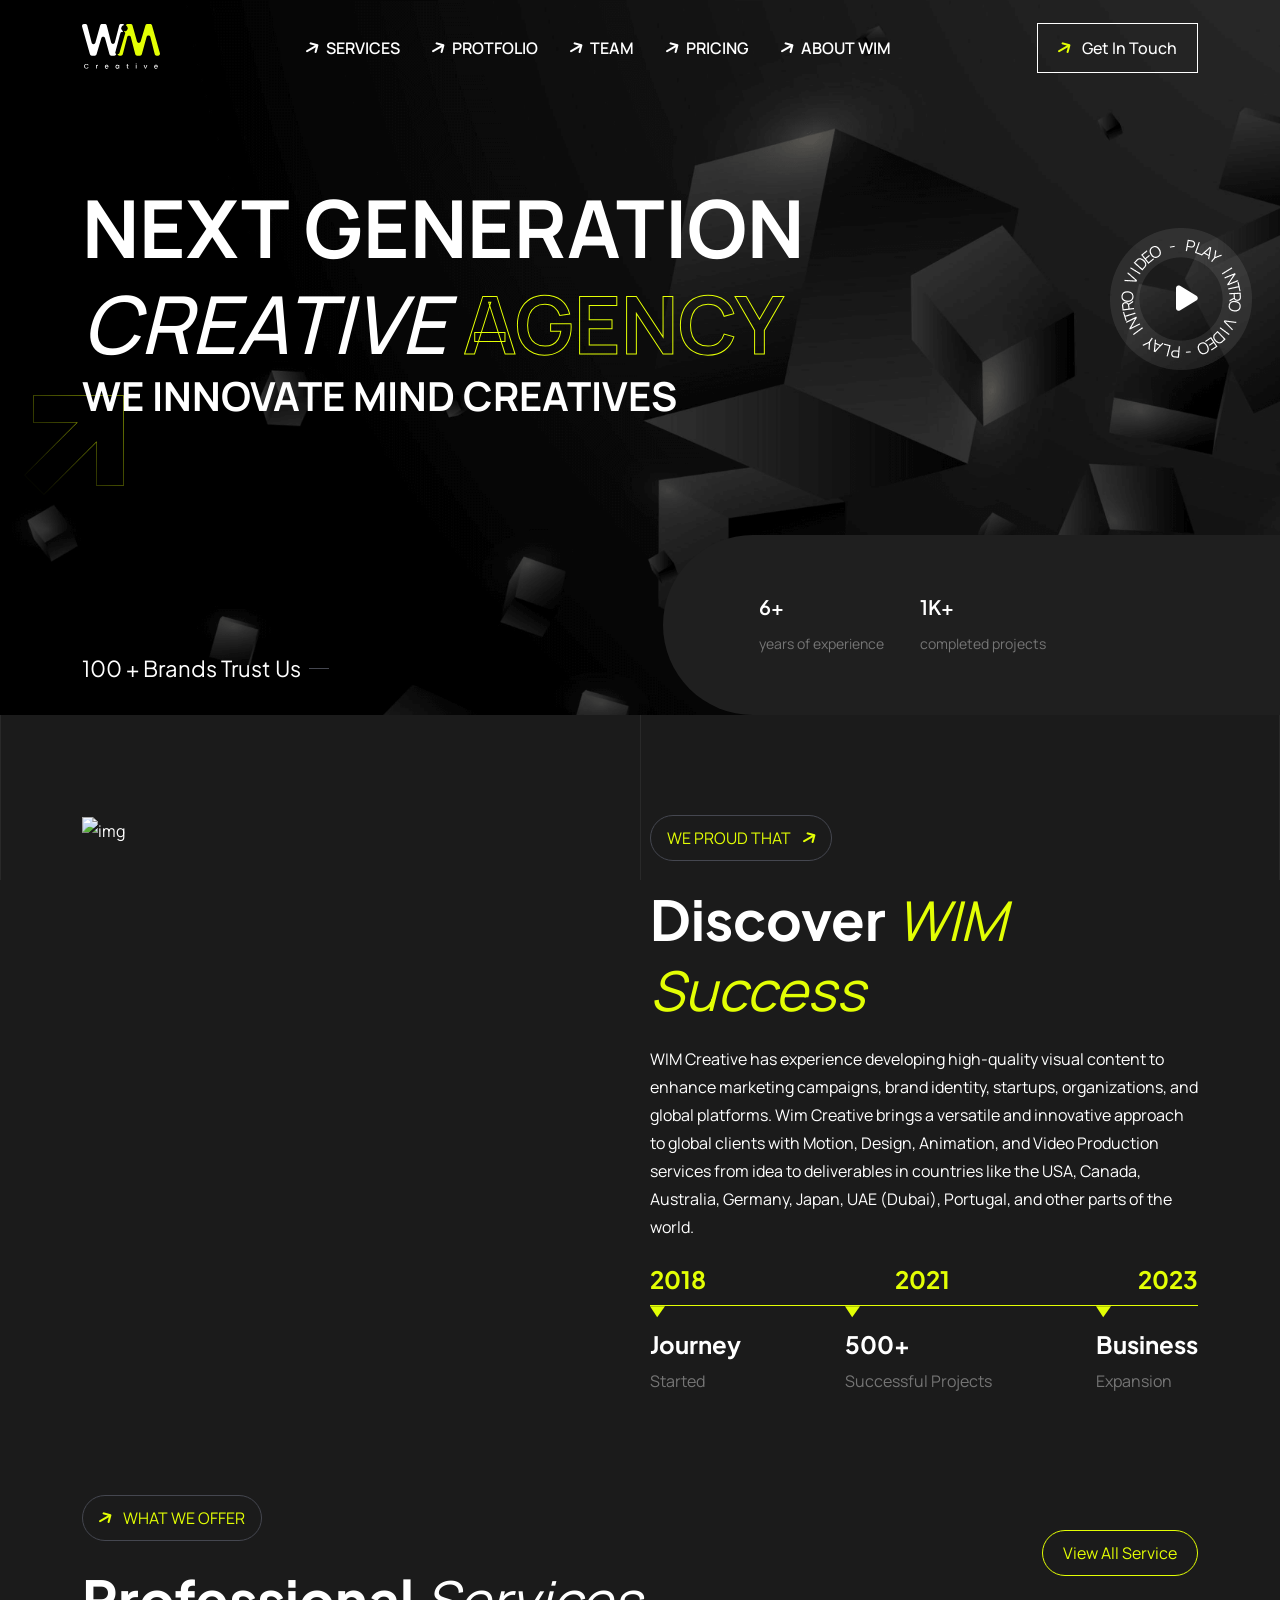
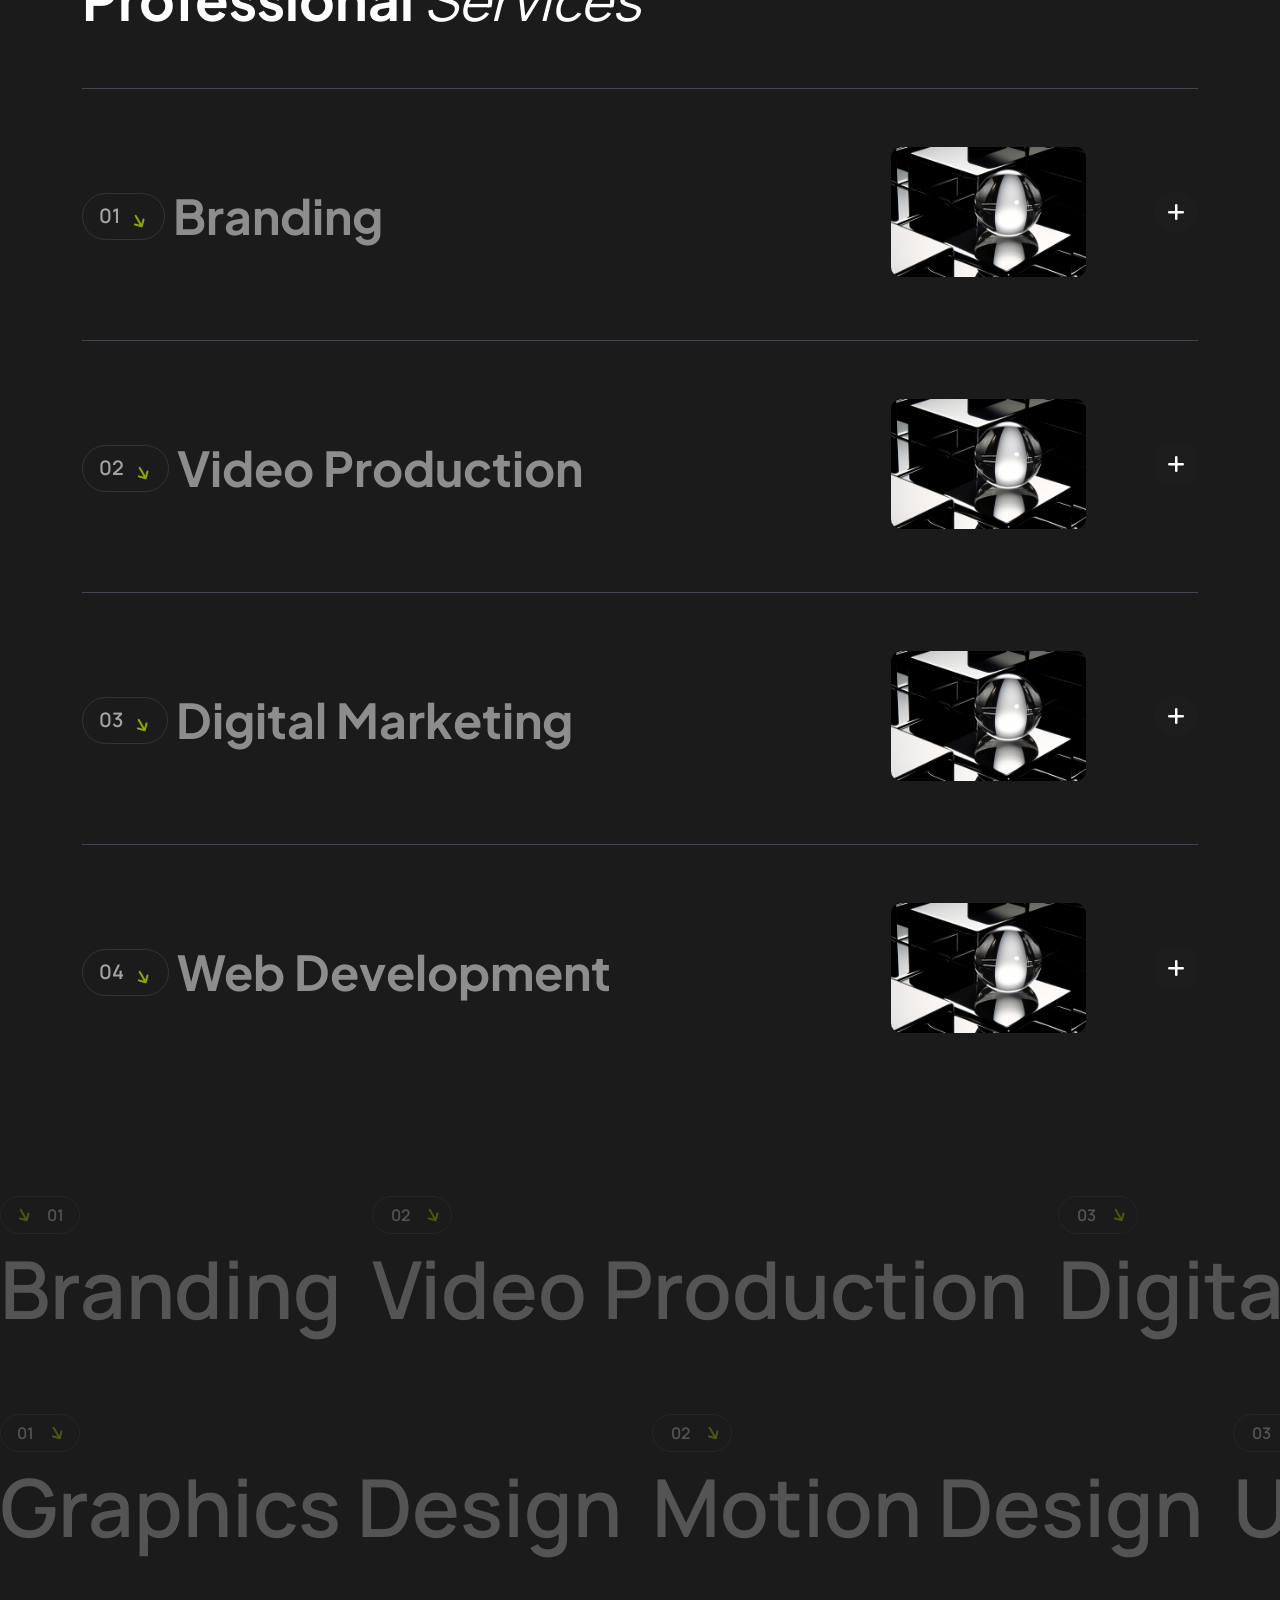
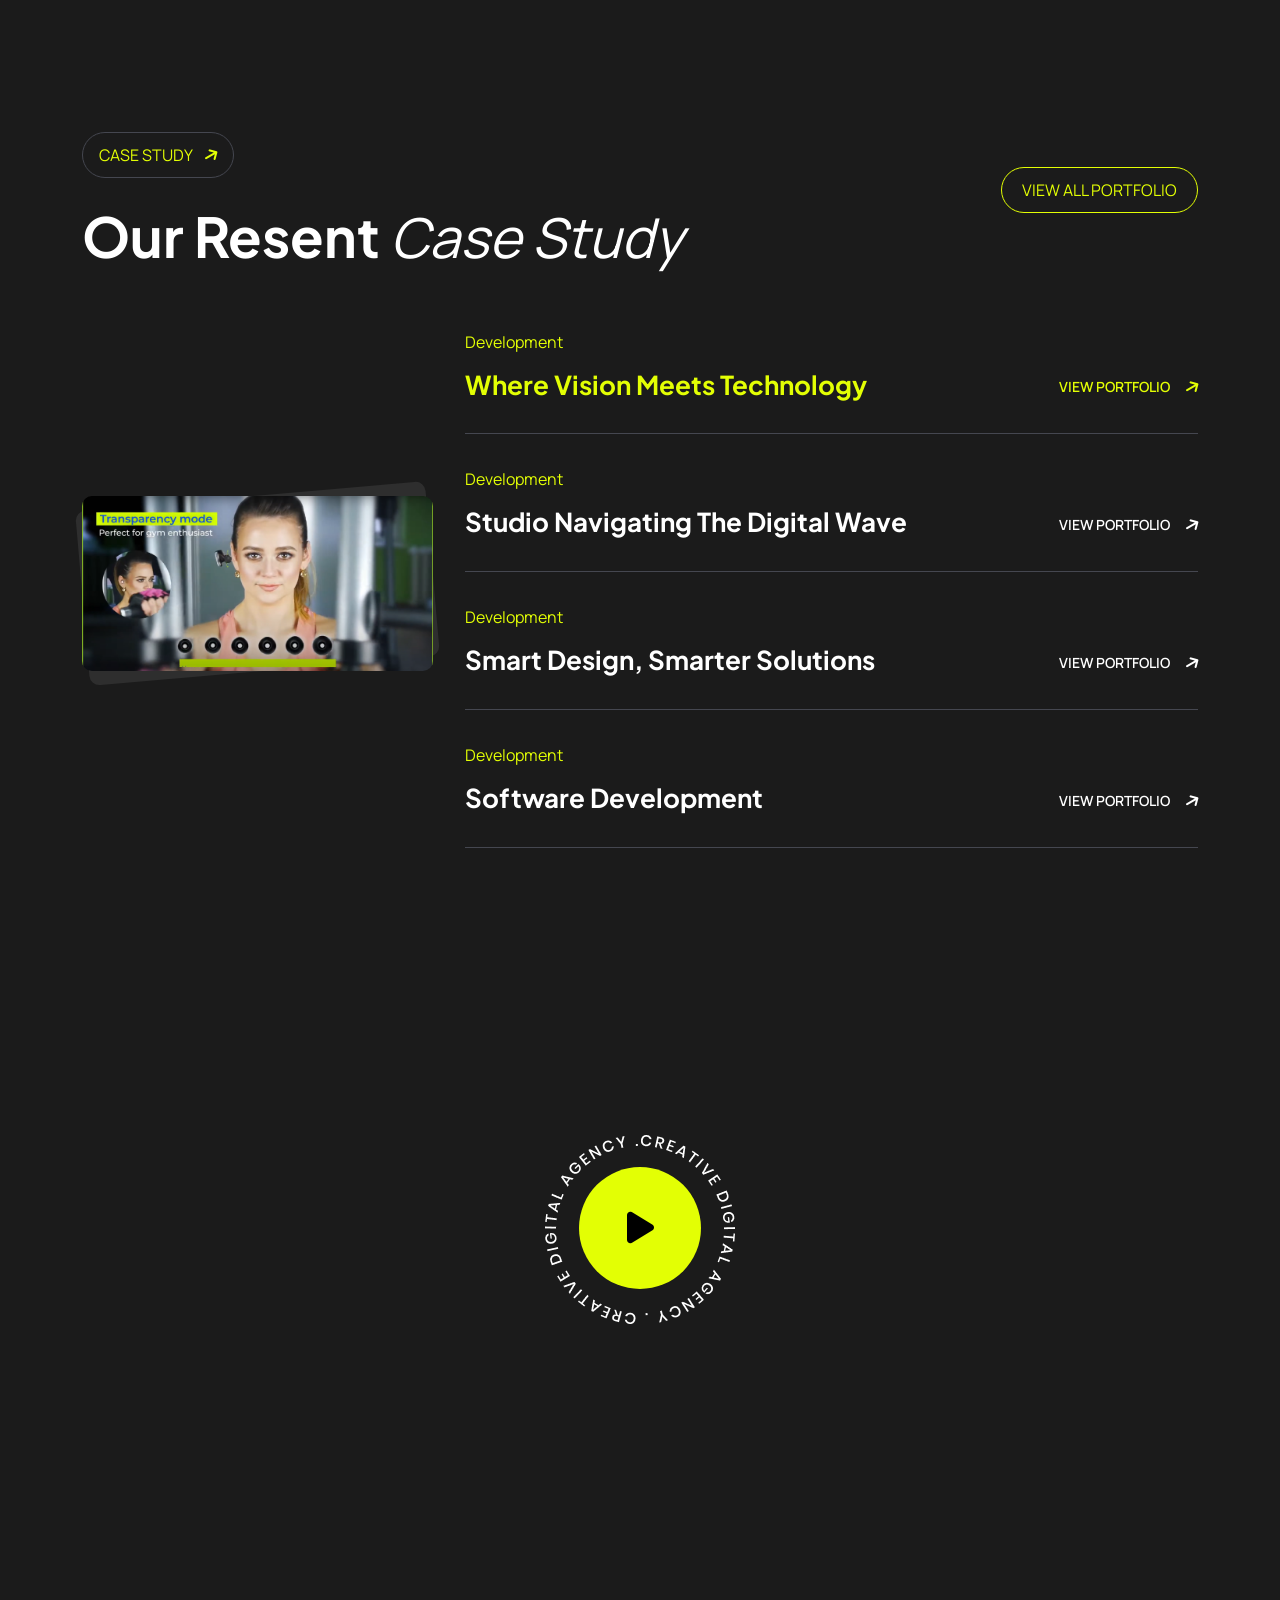
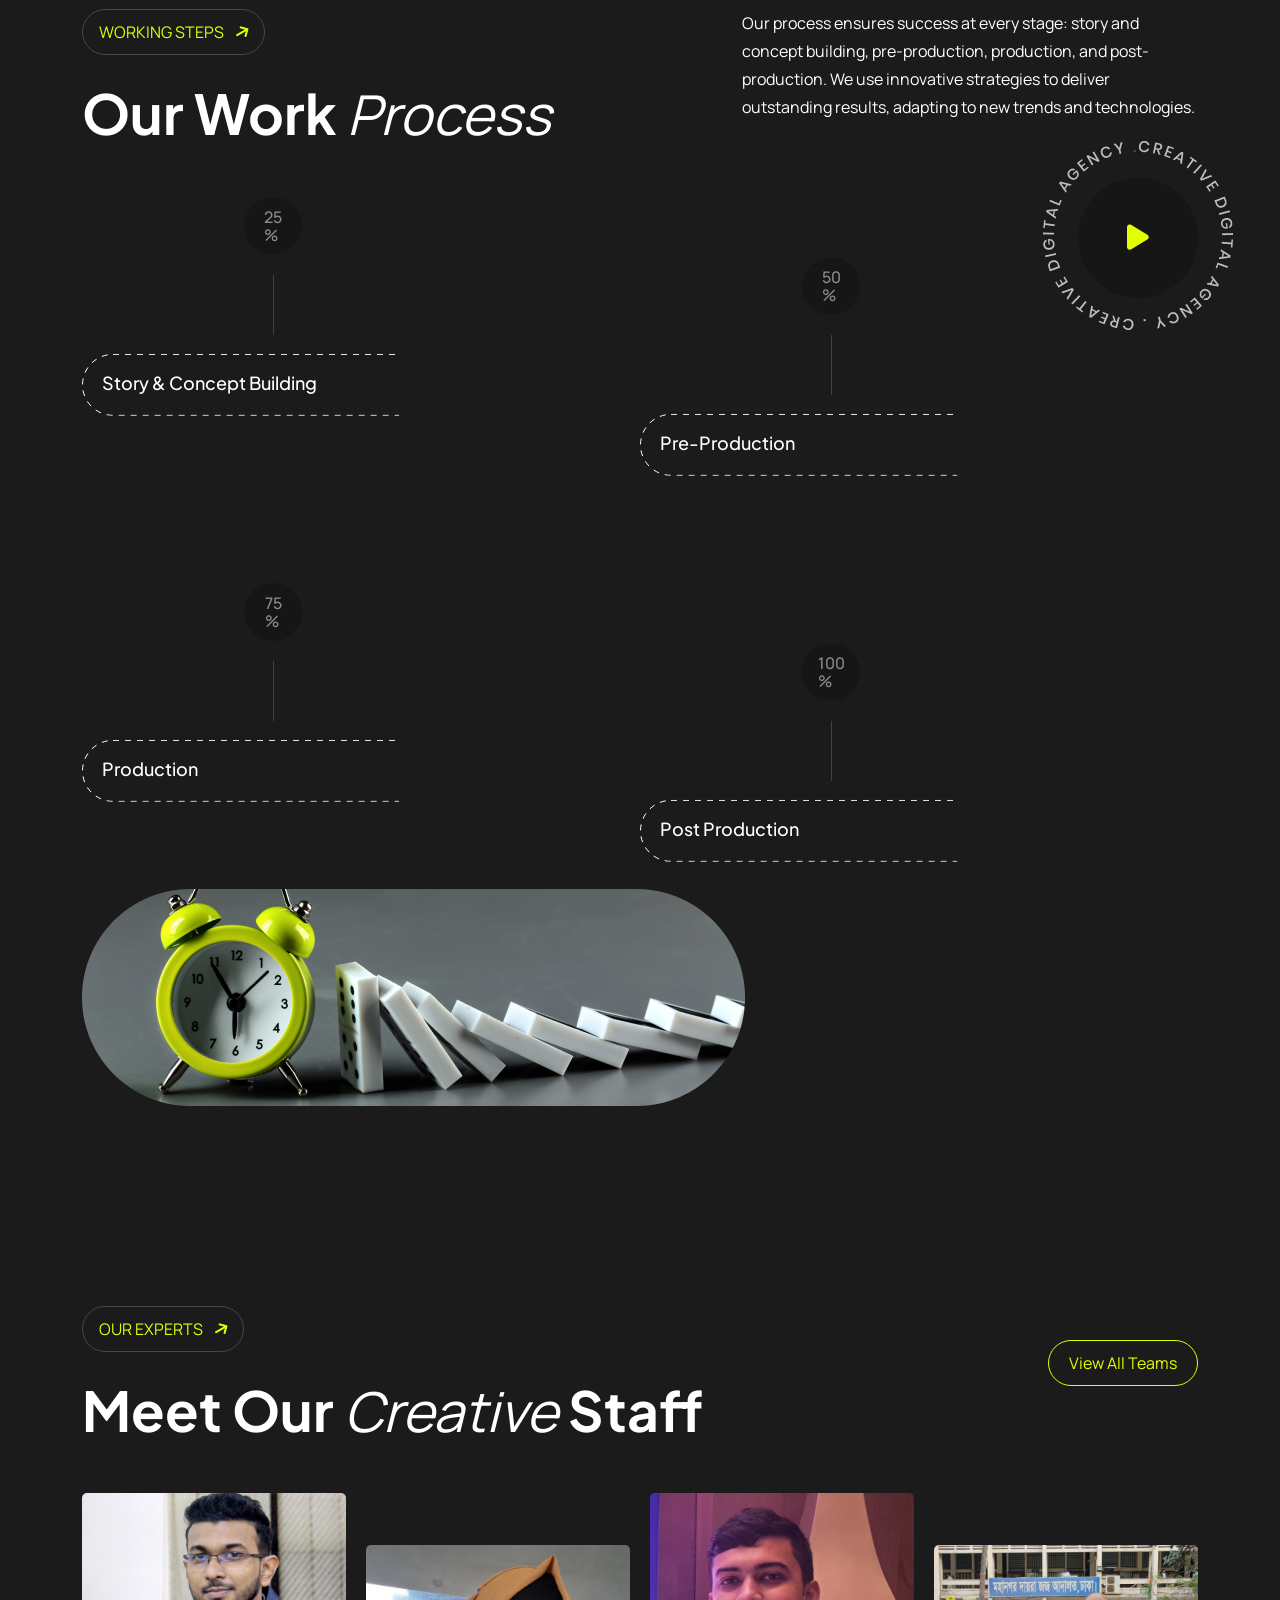
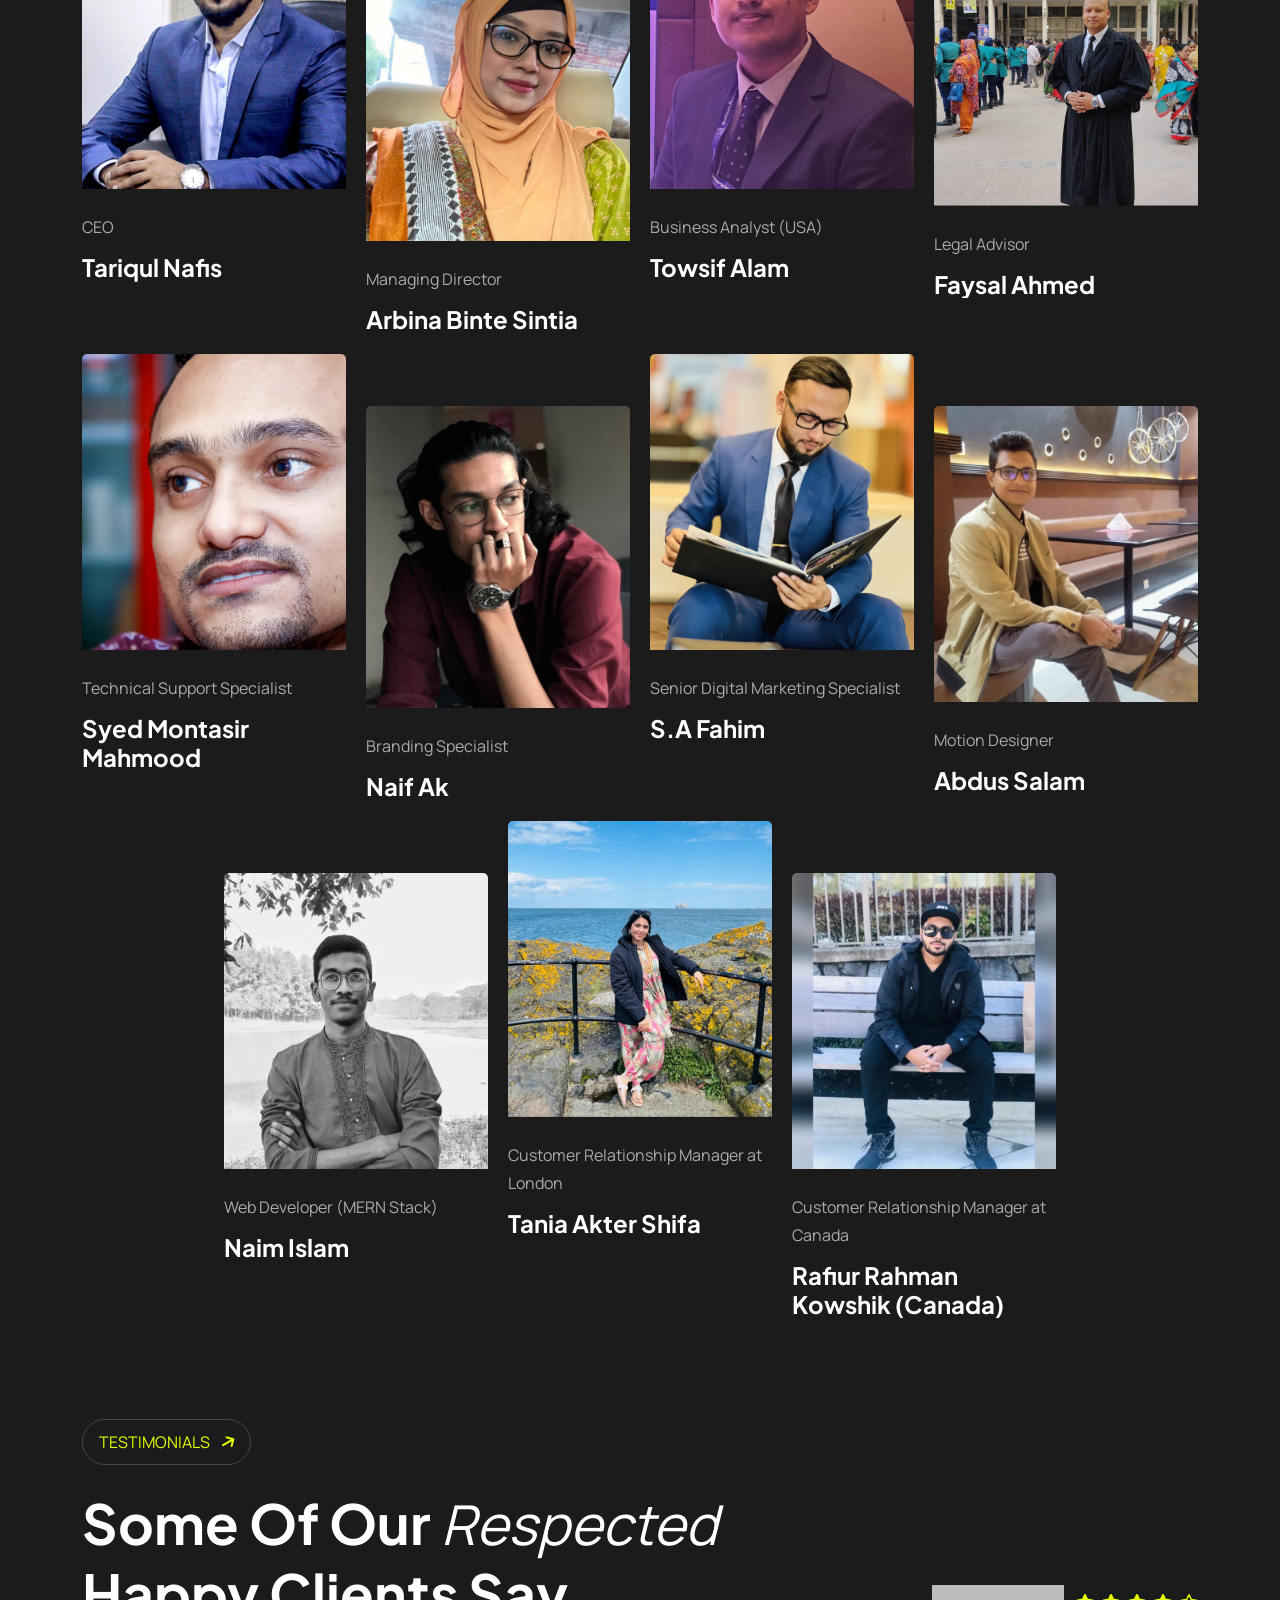
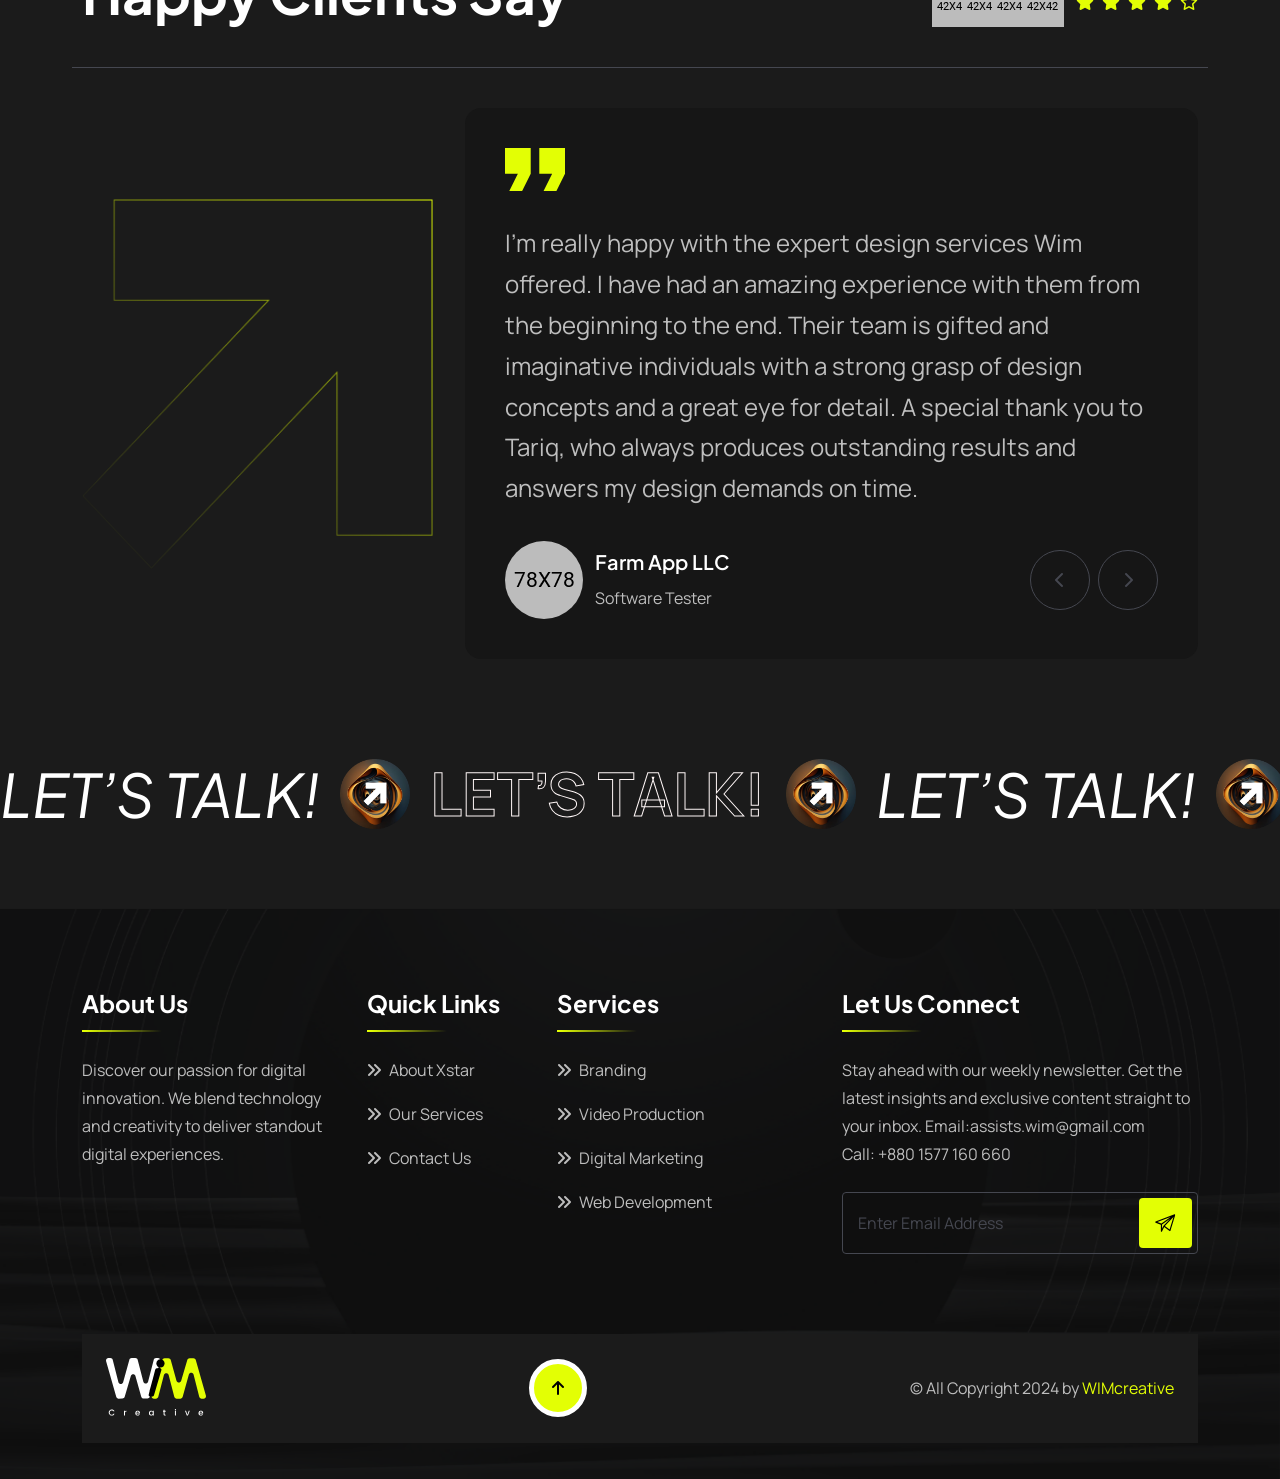
==== commit 00f52e9a: "case study hover problem solved. (added jquary some code and manuplated boostrap)" ====
--- a/index.html
+++ b/index.html
@@ -455,7 +455,7 @@
                                 <i class="fa-solid fa-arrow-right"></i>
                               </span>
                             </div>
-                            <h3 class="mtitle d-md-inline-block ">
+                            <h3 class="mtitle d-md-inline-block">
                               <a
                                 href="service-details.html"
                                 class="white-clr whitehover"
@@ -466,7 +466,7 @@
                           </div>
 
                           <div
-                            class="images-remove-area d-lg-flex  align-items-center gap-xxl-8 gap-4"
+                            class="images-remove-area d-lg-flex align-items-center gap-xxl-8 gap-4"
                           >
                             <ul class="modern-list d-grid gap-2">
                               <li class="d-flex align-items-center gap-2">
@@ -590,7 +590,7 @@
                           </div>
 
                           <div
-                            class="images-remove-area d-lg-flex  align-items-center gap-xxl-8 gap-4"
+                            class="images-remove-area d-lg-flex align-items-center gap-xxl-8 gap-4"
                           >
                             <ul class="modern-list d-grid gap-2">
                               <li class="d-flex align-items-center gap-2">
@@ -649,7 +649,7 @@
                           </div>
 
                           <div
-                            class="images-remove-area d-lg-flex  align-items-center gap-xxl-8 gap-4"
+                            class="images-remove-area d-lg-flex align-items-center gap-xxl-8 gap-4"
                           >
                             <ul class="modern-list d-grid gap-2">
                               <li class="d-flex align-items-center gap-2">
@@ -1040,7 +1040,7 @@
       <!-- Text Slider End -->
 
       <!-- Tab Case Study Start -->
-      <section class="pt-space pb-space position-relative">
+      <section class="case-study-section pt-space pb-space position-relative">
         <div class="container position-relative">
           <div
             class="d-flex align-items-center justify-content-between flex-wrap gap-5 mb-xxl-15 mb-xl-12 mb-lg-10 mb-md-10 mb-sm-10 mb-9"
@@ -1059,9 +1059,8 @@
               </h2>
             </div>
             <a
-              href="https://www.youtube.com/watch?v=oKdzQ4WqArU"
+              href="study-grid.html"
               class="radius-btn d-inline-flex radius100 py-xxl-2 py-2 px-xxl-5 px-5 theme-border theme-clr gap-xxl-4 gap-3 mb-xxl-8 mb-xl-6 mb-5"
-              target="_blank"
             >
               VIEW ALL PORTFOLIO
             </a>
@@ -1132,14 +1131,15 @@
                       <span
                         class="devs text-start theme-clr d-block mb-xxl-4 mb-3"
                       >
-                        Product Promotional Video
+                        Development
                       </span>
-                      <h4 class="white-clr text-start">Mifo 5 Plus GEN</h4>
+                      <h4 class="white-clr text-start">
+                        Where Vision Meets Technology
+                      </h4>
                     </div>
                     <a
-                      href="https://www.youtube.com/watch?v=oKdzQ4WqArU"
+                      href="study-details.html"
                       class="right-info d-flex align-items-center gap-4"
-                      target="_blank"
                     >
                       VIEW portfolio
                       <span class="rot60">
@@ -1160,16 +1160,15 @@
                       <span
                         class="devs text-start theme-clr d-block mb-xxl-4 mb-3"
                       >
-                        Online Video Commercial
+                        Development
                       </span>
                       <h4 class="white-clr text-start">
-                        WalkAbout Baby Monitor
+                        Studio Navigating The Digital Wave
                       </h4>
                     </div>
                     <a
-                      href="https://www.youtube.com/watch?v=Mogsoq5Hs2Y"
+                      href="study-details.html"
                       class="right-info d-flex align-items-center gap-4"
-                      target="_blank"
                     >
                       VIEW portfolio
                       <span class="rot60">
@@ -1190,16 +1189,15 @@
                       <span
                         class="devs text-start theme-clr d-block mb-xxl-4 mb-3"
                       >
-                        UI UX Animation
+                        Development
                       </span>
                       <h4 class="white-clr text-start">
-                        RE-Branding Design Ops
+                        Smart Design, Smarter Solutions
                       </h4>
                     </div>
                     <a
-                      href="https://youtu.be/aOvLRu1Zjgk"
+                      href="study-details.html"
                       class="right-info d-flex align-items-center gap-4"
-                      target="_blank"
                     >
                       VIEW portfolio
                       <span class="rot60">
@@ -1220,14 +1218,13 @@
                       <span
                         class="devs text-start theme-clr d-block mb-xxl-4 mb-3"
                       >
-                        UI UX Animation
+                        Development
                       </span>
-                      <h4 class="white-clr text-start">Marvel UI Kit</h4>
+                      <h4 class="white-clr text-start">Software Development</h4>
                     </div>
                     <a
-                      href="https://youtu.be/0FYQe3wO2mE?si=oZz-4WzfMrM8s6qt"
+                      href="study-details.html"
                       class="right-info d-flex align-items-center gap-4"
-                      target="_blank"
                     >
                       VIEW portfolio
                       <span class="rot60">
--- a/assets/css/main.css
+++ b/assets/css/main.css
@@ -27,6 +27,10 @@
 /* -----------------------
     Template Default Fonts
  ------------------------- */
+html {
+  scroll-behavior: smooth;
+}
+
 body {
   font-family: "Manrope", sans-serif;
   font-size: 16px;
@@ -2955,7 +2959,7 @@
   font-size: 20px;
   font-weight: 600;
   color: var(--white);
-  padding: 20px 0 !important;
+  padding: 30px 0 !important;
 }
 .accordion-single .header-area button {
   border: unset !important;
@@ -3044,8 +3048,8 @@
   color: var(--theme);
 }
 
-.service-tabing-wrap .images-remove-area {
-}
+/* .service-tabing-wrap .images-remove-area {
+} */
 .service-tabing-wrap .modern-list li {
   font-size: 16px;
   color: var(--white);
@@ -3058,13 +3062,13 @@
 .service-tabing-wrap .accordion-single {
   border: unset;
   overflow: hidden;
-  /* margin: 15px 0 20px; */
-  transition: all 2s ease-in-out;
+  margin: 5px 0;
+  transition: all 0.8s ease-in-out;
   border-radius: 0;
-  -webkit-transition: all 2s ease-in-out;
-  -moz-transition: all 2s ease-in-out;
-  -ms-transition: all 2s ease-in-out;
-  -o-transition: all 2s ease-in-out;
+  -webkit-transition: all 0.8s ease-in-out;
+  -moz-transition: all 0.8s ease-in-out;
+  -ms-transition: all 0.8s ease-in-out;
+  -o-transition: all 0.8s ease-in-out;
 }
 .service-tabing-wrap .accordion-single .accordion-btn::after {
   content: "+";
@@ -3106,7 +3110,7 @@
   .mtitle-ara
   .cs-serviceImg
   img {
-  height: 100px;
+  height: 130px;
   border-radius: 10px;
   transition: all ease-in-out 0.6s;
   transform: rotate(0deg);
@@ -3185,7 +3189,7 @@
 }
 
 .service-tabing-wrap .accordion-single .images-remove-area {
-  transition: all 0.6s;
+  transition: all 0.6s ease-in-out;
   margin-bottom: -400px;
   opacity: 0;
   padding-left: 90px;
@@ -3195,6 +3199,10 @@
   -moz-transform: scale(0);
   -ms-transform: scale(0);
   -o-transform: scale(0);
+  -webkit-transition: all 0.6s ease-in-out;
+  -moz-transition: all 0.6s ease-in-out;
+  -ms-transition: all 0.6s ease-in-out;
+  -o-transition: all 0.6s ease-in-out;
 }
 .service-tabing-wrap .accordion-single.active .mtitle-ara {
   width: 90%;
@@ -4303,10 +4311,10 @@
   -webkit-text-fill-color: transparent;
 }
 
-.case-study-section {
+/* .case-study-section {
   background: url(../img/team/team-stafbg.png) no-repeat center center;
   background-size: cover;
-}
+} */
 
 .onhover-tabbing-wrap .nav-tabs {
   display: grid;
@@ -4350,9 +4358,32 @@
 }
 .onhover-tabbing-wrap .tcase-thumb {
   width: 100%;
+  position: relative;
+}
+.onhover-tabbing-wrap .tcase-thumb::before {
+  width: 100%;
+  height: 100%;
+  position: absolute;
+  top: 0;
+  left: 0;
+  z-index: -1;
+  content: "";
+  border-radius: 10px;
+  background: #2e2e2e;
+  transform: rotate(-5deg);
+  -webkit-transform: rotate(-5deg);
+  -moz-transform: rotate(-5deg);
+  -ms-transform: rotate(-5deg);
+  -o-transform: rotate(-5deg);
+  display: inline-block;
+  -webkit-border-radius: 10px;
+  -moz-border-radius: 10px;
+  -ms-border-radius: 10px;
+  -o-border-radius: 10px;
 }
 .onhover-tabbing-wrap .tcase-thumb img {
   width: 100%;
+  border-radius: 10px;
 }
 @media (max-width: 500px) {
   .onhover-tabbing-wrap .nav-link {
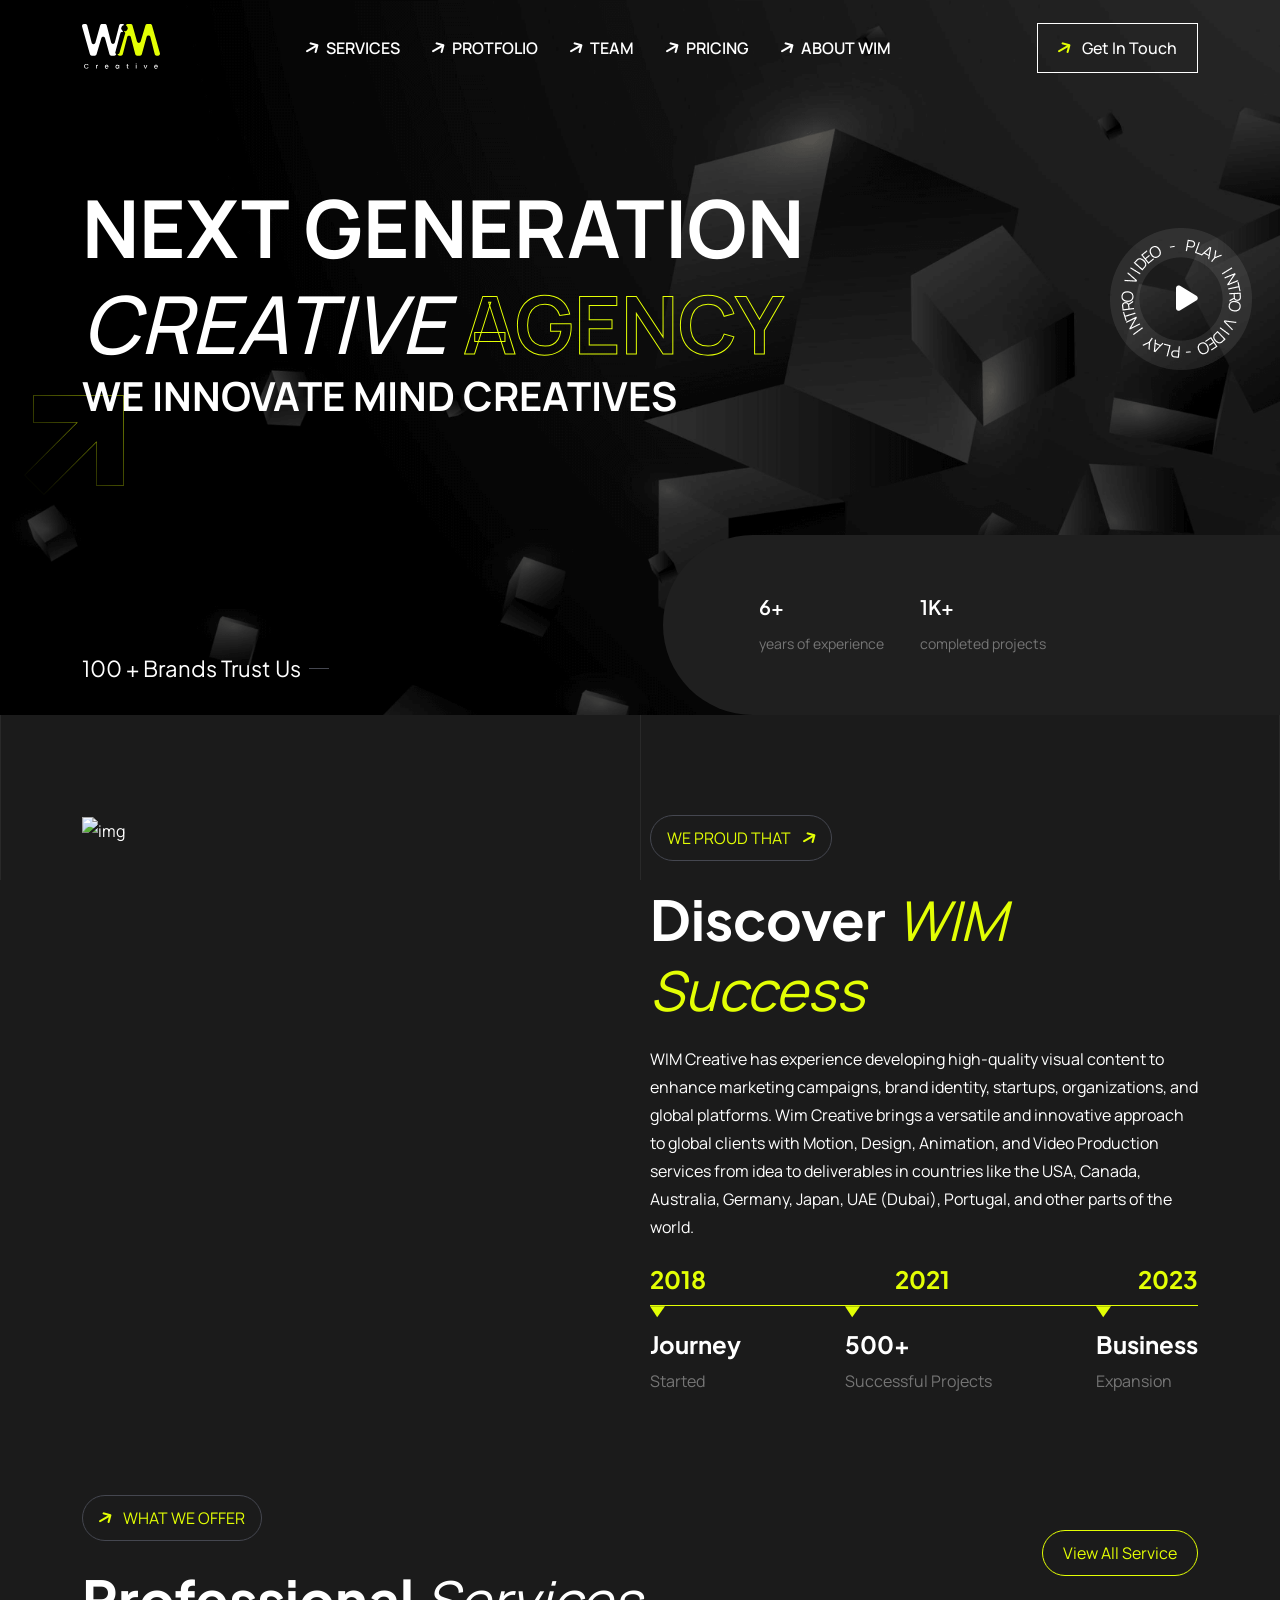
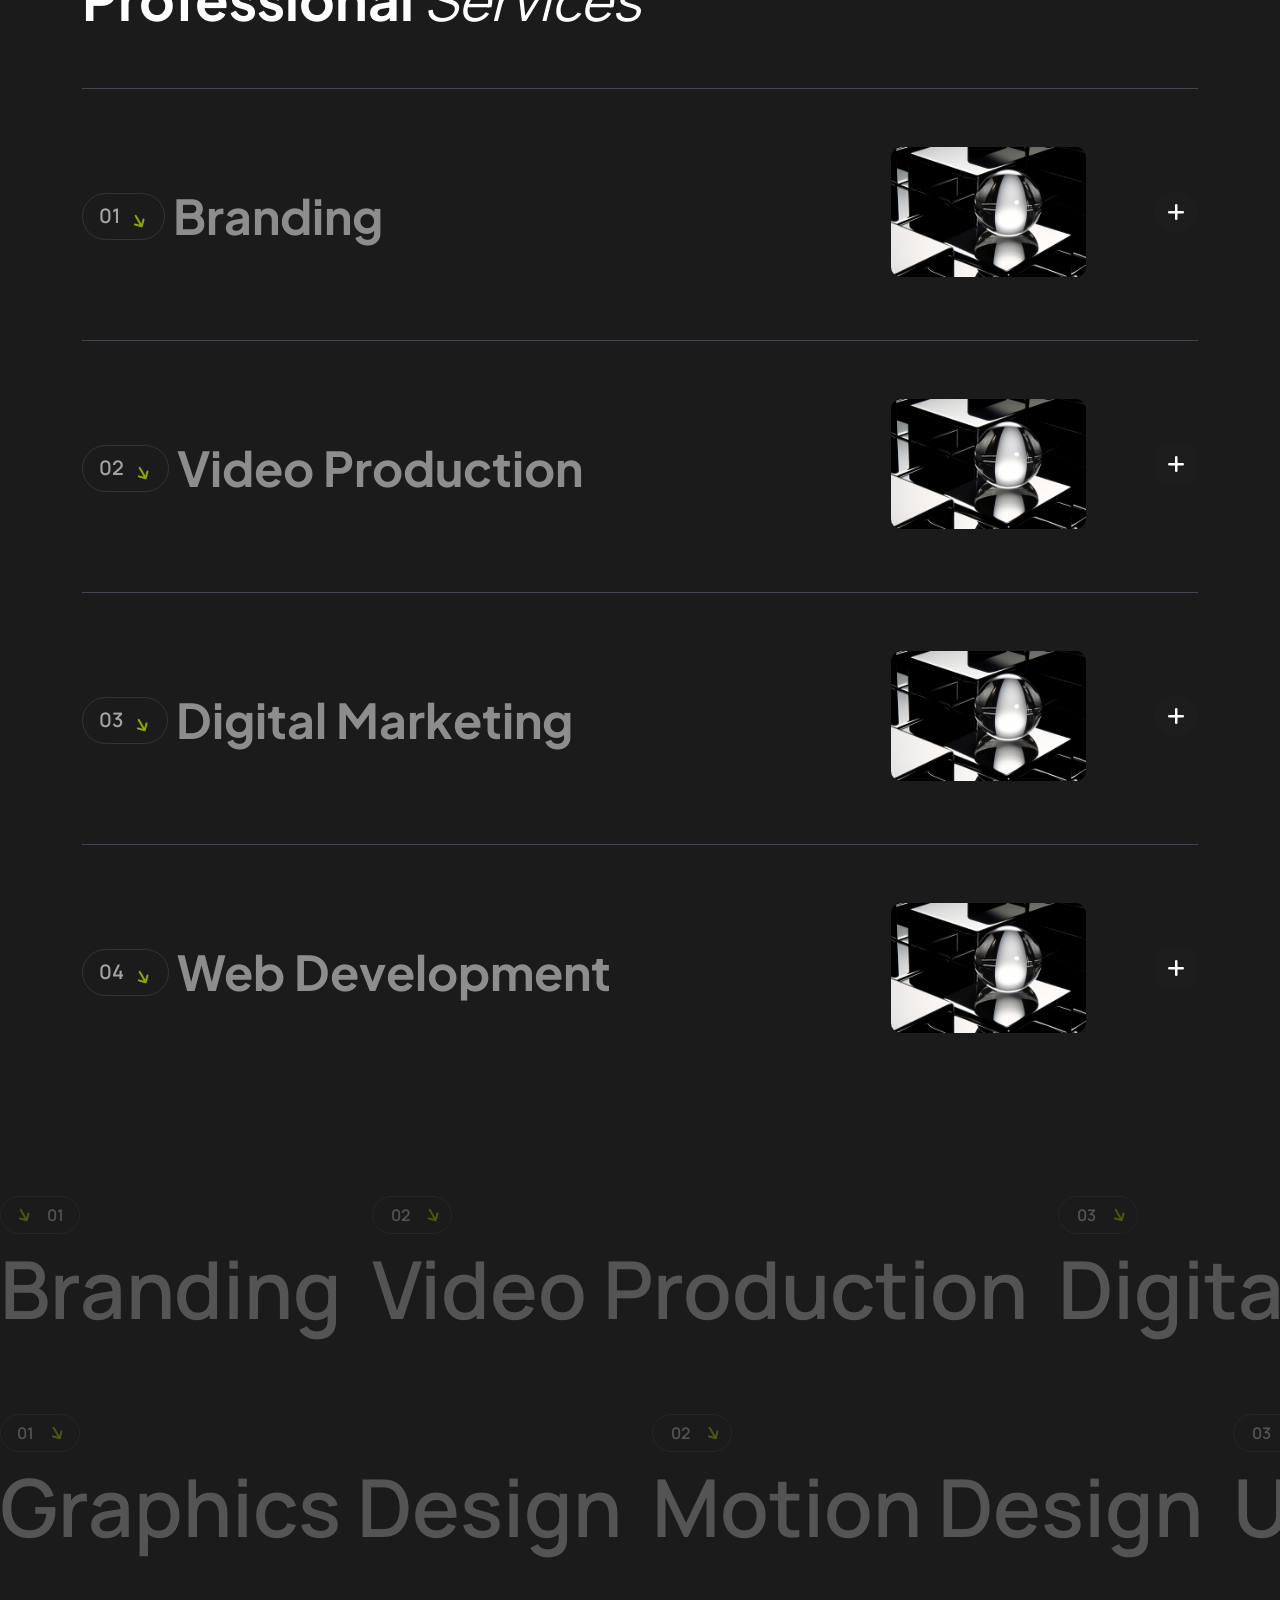
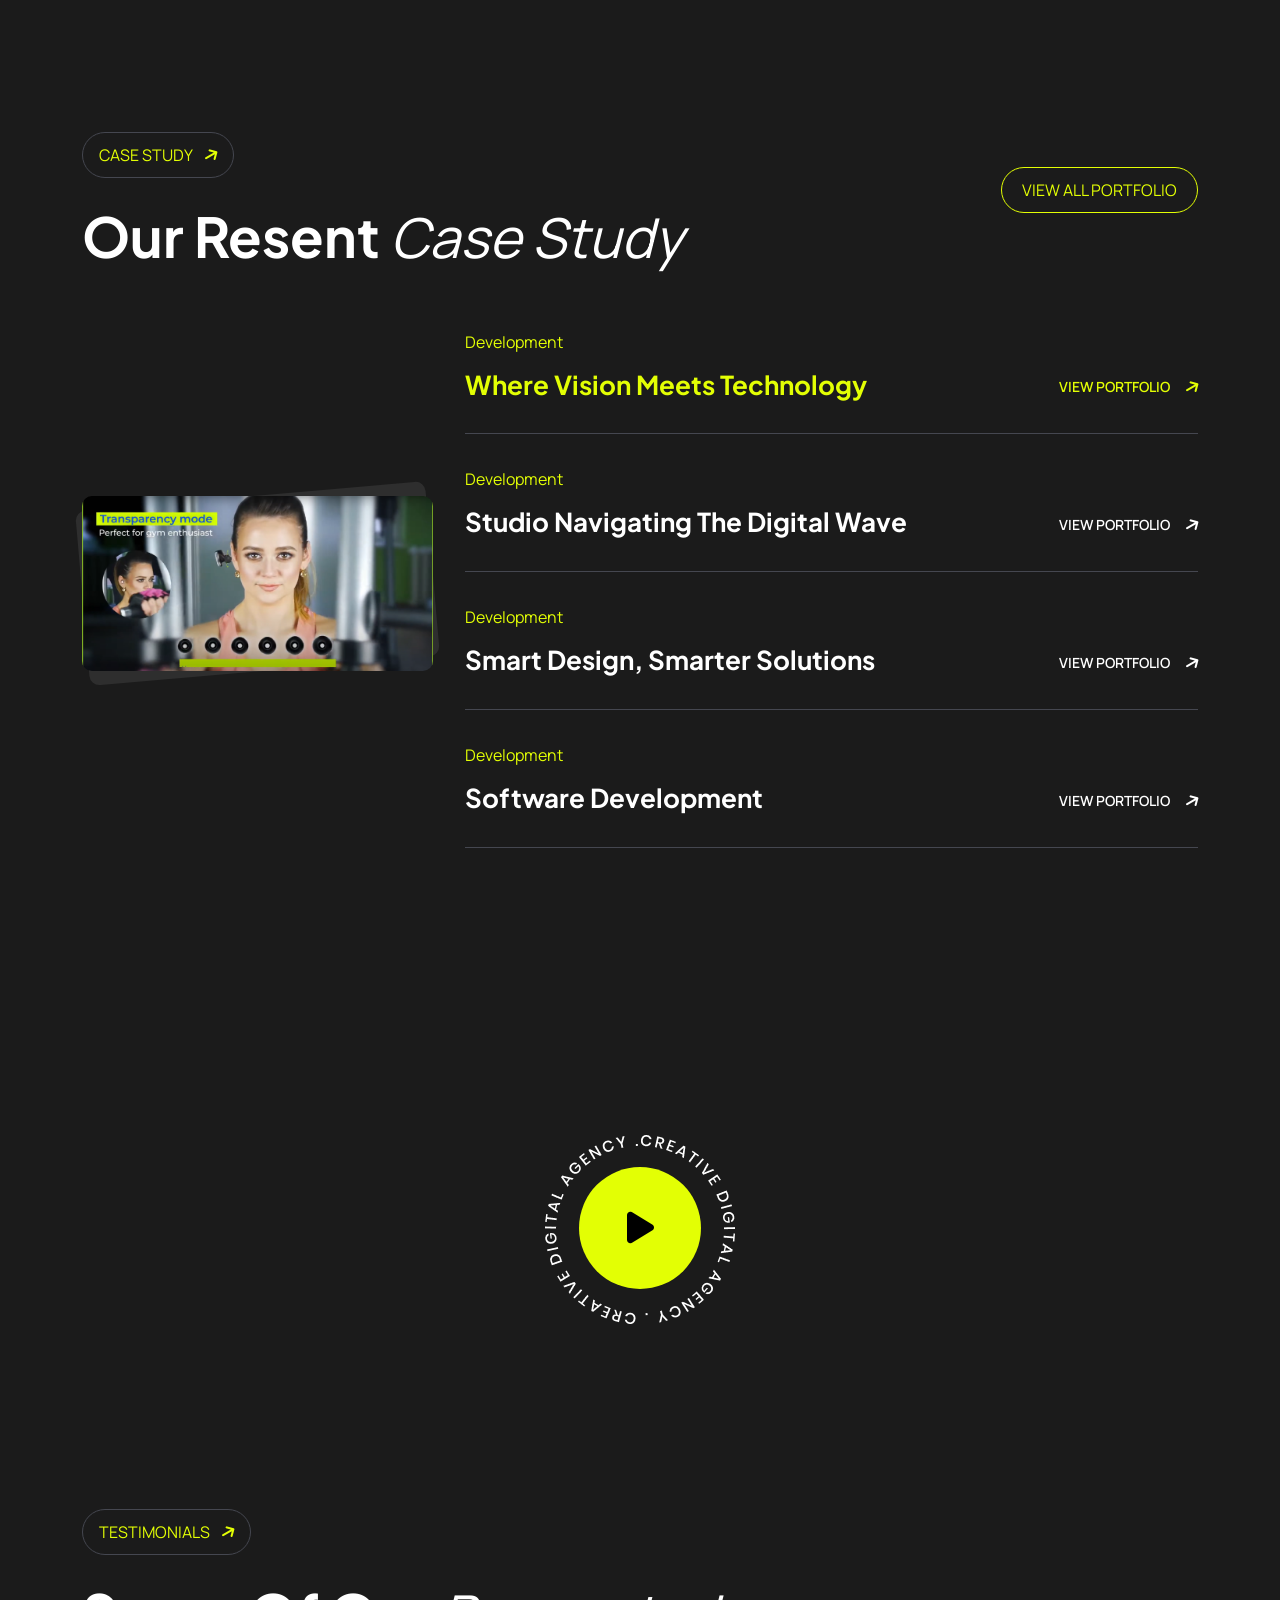
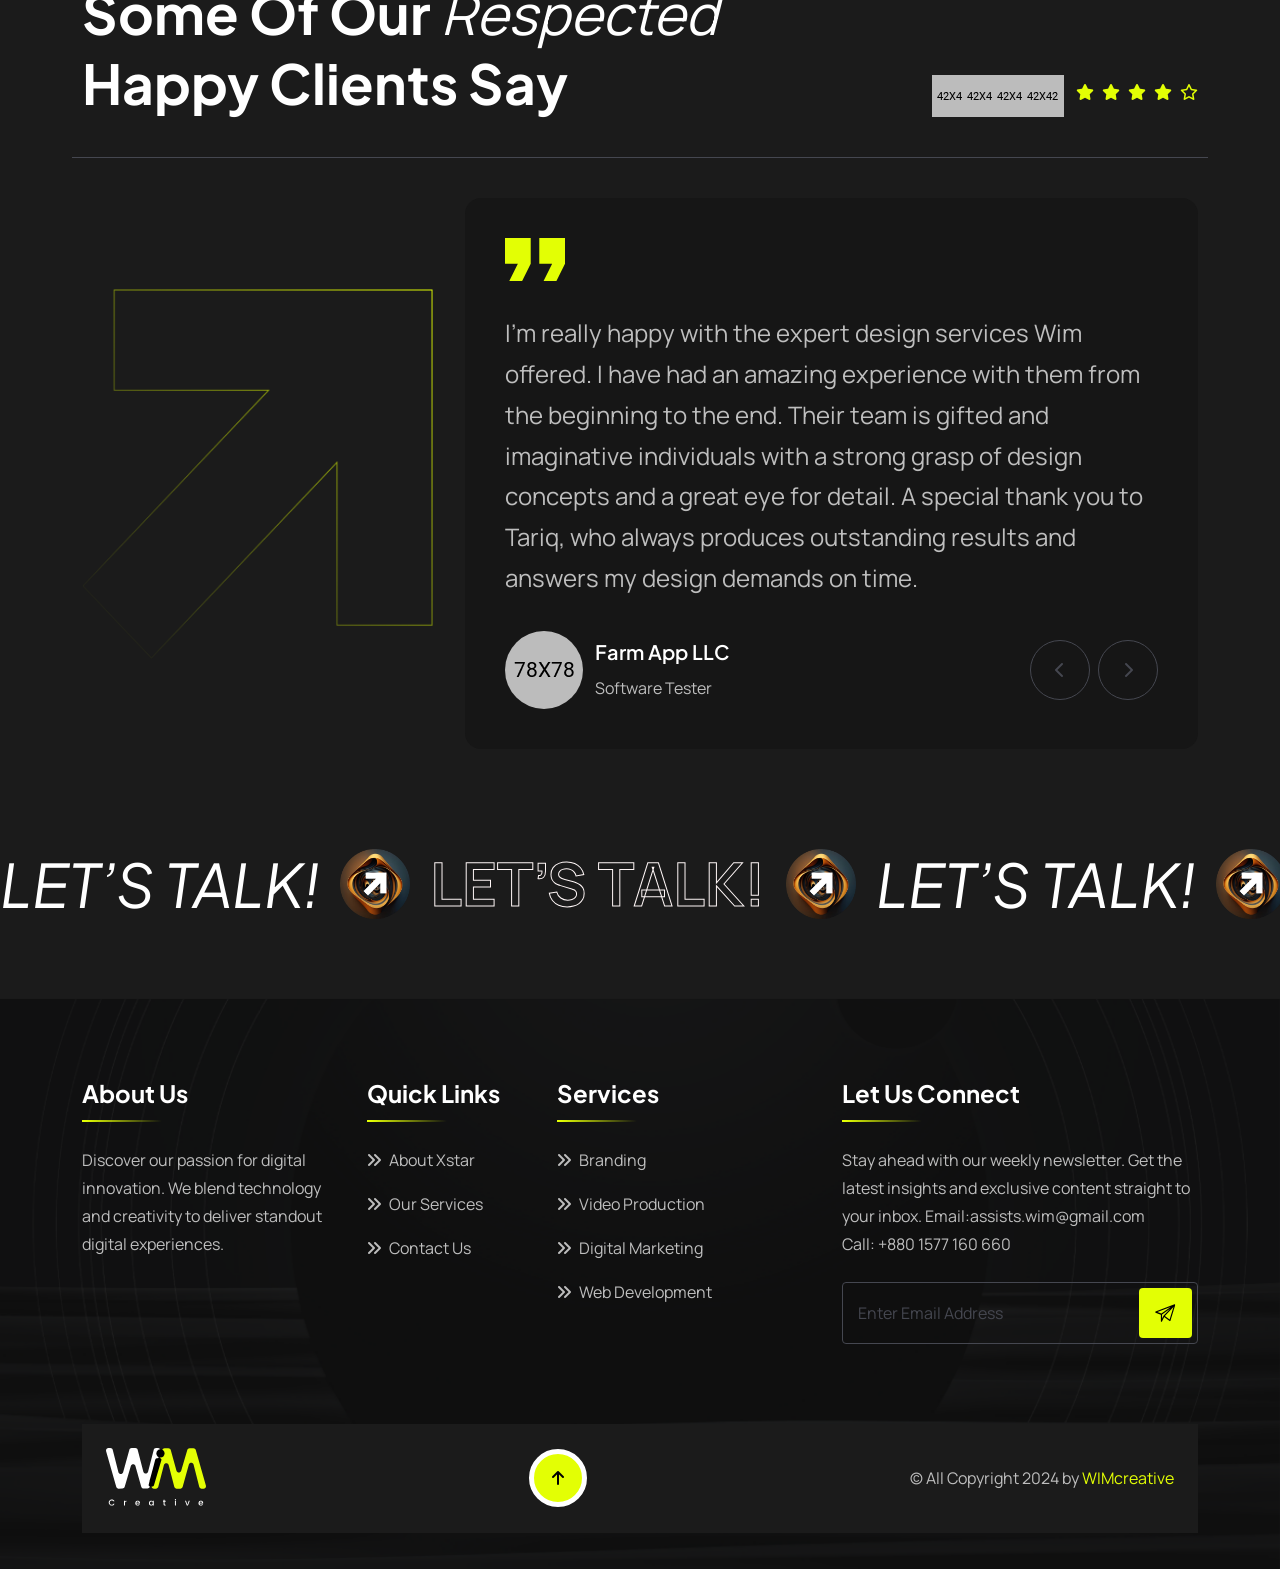
==== commit a4d2c68f: "removed the work process the the team" ====
--- a/index.html
+++ b/index.html
@@ -1264,247 +1264,11 @@
       <!-- Watch Version01 End -->
 
       <!-- Step Working Start -->
-      <section class="working-sectionv04 pt-space pb-space position-relative">
-        <div class="container">
-          <div
-            class="row justify-content-between g-4 mb-xxl-17 mb-xl-12 mb-lg-10 mb-md-10 mb-sm-10 mb-9"
-          >
-            <div class="col-lg-7">
-              <div class="pricing-title">
-                <div
-                  class="radius-btn text-uppercase cmn-border d-inline-flex radius100 py-xxl-2 py-2 px-xxl-4 px-4 theme-clr gap-xxl-4 gap-3"
-                >
-                  Working steps
-                  <span class="rot60 d-inline-block">
-                    <i class="fas fa-arrow-up theme-clr"></i>
-                  </span>
-                </div>
-                <h2 class="stitle mt-xxl-8 mt-xl-6 mt-5">
-                  Our Work <span class="fw-400">process</span>
-                </h2>
-              </div>
-            </div>
-            <div class="col-lg-5">
-              <div class="text-box position-relative">
-                <p>
-                  Our process ensures success at every stage: story and concept
-                  building, pre-production, production, and post-production. We
-                  use innovative strategies to deliver outstanding results,
-                  adapting to new trends and technologies.
-                </p>
-                <a
-                  href="https://www.youtube.com/watch?v=46SHX-ntEdE"
-                  class="video-popup step-textcircle"
-                >
-                  <span class="icon d-center radius100">
-                    <i class="fas fa-play"></i>
-                  </span>
-                  <img
-                    src="assets/img/element/step-textcircle.png"
-                    alt="img"
-                    class="step-circle"
-                  />
-                </a>
-              </div>
-            </div>
-          </div>
-          <div class="step-working-processwrap">
-            <div class="step-working-inner">
-              <div class="step-working-processitem d-grid gap-7">
-                <div class="d-grid gap-5 justify-content-end me-20">
-                  <div
-                    class="serial d-grid align-content-center justify-content-center radius100"
-                  >
-                    <span class="d-block"> 25 </span>
-                    <span> % </span>
-                  </div>
-                  <div class="vline"></div>
-                </div>
-                <div class="process-btn">
-                  Story & Concept Building
-                  <svg
-                    width="350"
-                    height="62"
-                    viewBox="0 0 350 62"
-                    fill="none"
-                    xmlns="http://www.w3.org/2000/svg"
-                  >
-                    <rect
-                      x="0.5"
-                      y="0.5"
-                      width="349"
-                      height="61"
-                      rx="30.5"
-                      stroke="url(#paint0_linear_6485_42407)"
-                      stroke-dasharray="6 6"
-                    />
-                    <defs>
-                      <linearGradient
-                        id="paint0_linear_6485_42407"
-                        x1="1.55534e-07"
-                        y1="40.5"
-                        x2="316.59"
-                        y2="38.8127"
-                        gradientUnits="userSpaceOnUse"
-                      >
-                        <stop offset="2" stop-color="white" />
-                        <stop offset="1" stop-opacity="0" />
-                      </linearGradient>
-                    </defs>
-                  </svg>
-                </div>
-              </div>
-            </div>
-            <div class="step-working-inner">
-              <div class="step-working-processitem d-grid gap-7">
-                <div class="d-grid gap-5 justify-content-end me-20">
-                  <div
-                    class="serial d-grid align-content-center justify-content-center radius100"
-                  >
-                    <span class="d-block"> 50 </span>
-                    <span> % </span>
-                  </div>
-                  <div class="vline"></div>
-                </div>
-                <div class="process-btn">
-                  Pre-Production
-                  <svg
-                    width="350"
-                    height="62"
-                    viewBox="0 0 350 62"
-                    fill="none"
-                    xmlns="http://www.w3.org/2000/svg"
-                  >
-                    <rect
-                      x="0.5"
-                      y="0.5"
-                      width="349"
-                      height="61"
-                      rx="30.5"
-                      stroke="url(#paint0_linear_6485_42404)"
-                      stroke-dasharray="6 6"
-                    />
-                    <defs>
-                      <linearGradient
-                        id="paint0_linear_6485_42404"
-                        x1="1.55534e-07"
-                        y1="40.5"
-                        x2="316.59"
-                        y2="38.8127"
-                        gradientUnits="userSpaceOnUse"
-                      >
-                        <stop offset="2" stop-color="white" />
-                        <stop offset="1" stop-opacity="0" />
-                      </linearGradient>
-                    </defs>
-                  </svg>
-                </div>
-              </div>
-            </div>
-            <div class="step-working-inner">
-              <div class="step-working-processitem d-grid gap-7">
-                <div class="d-grid gap-5 justify-content-end me-20">
-                  <div
-                    class="serial d-grid align-content-center justify-content-center radius100"
-                  >
-                    <span class="d-block"> 75 </span>
-                    <span> % </span>
-                  </div>
-                  <div class="vline"></div>
-                </div>
-                <div class="process-btn">
-                  Production
-                  <svg
-                    width="350"
-                    height="62"
-                    viewBox="0 0 350 62"
-                    fill="none"
-                    xmlns="http://www.w3.org/2000/svg"
-                  >
-                    <rect
-                      x="0.5"
-                      y="0.5"
-                      width="349"
-                      height="61"
-                      rx="30.5"
-                      stroke="url(#paint0_linear_6485_42405)"
-                      stroke-dasharray="6 6"
-                    />
-                    <defs>
-                      <linearGradient
-                        id="paint0_linear_6485_42405"
-                        x1="1.55534e-07"
-                        y1="40.5"
-                        x2="316.59"
-                        y2="38.8127"
-                        gradientUnits="userSpaceOnUse"
-                      >
-                        <stop offset="2" stop-color="white" />
-                        <stop offset="1" stop-opacity="0" />
-                      </linearGradient>
-                    </defs>
-                  </svg>
-                </div>
-              </div>
-            </div>
-            <div class="step-working-inner">
-              <div class="step-working-processitem d-grid gap-7">
-                <div class="d-grid gap-5 justify-content-end me-20">
-                  <div
-                    class="serial d-grid align-content-center justify-content-center radius100"
-                  >
-                    <span class="d-block"> 100 </span>
-                    <span> % </span>
-                  </div>
-                  <div class="vline"></div>
-                </div>
-                <div class="process-btn">
-                  Post Production
-                  <svg
-                    width="350"
-                    height="62"
-                    viewBox="0 0 350 62"
-                    fill="none"
-                    xmlns="http://www.w3.org/2000/svg"
-                  >
-                    <rect
-                      x="0.5"
-                      y="0.5"
-                      width="349"
-                      height="61"
-                      rx="30.5"
-                      stroke="url(#paint0_linear_6485_42406)"
-                      stroke-dasharray="6 6"
-                    />
-                    <defs>
-                      <linearGradient
-                        id="paint0_linear_6485_42406"
-                        x1="1.55534e-07"
-                        y1="40.5"
-                        x2="316.59"
-                        y2="38.8127"
-                        gradientUnits="userSpaceOnUse"
-                      >
-                        <stop offset="2" stop-color="white" />
-                        <stop offset="1" stop-opacity="0" />
-                      </linearGradient>
-                    </defs>
-                  </svg>
-                </div>
-              </div>
-            </div>
-          </div>
-          <!-- Element -->
-          <div class="step-element1">
-            <img src="assets/img/service/step-working.png" alt="img" />
-          </div>
-          <!-- Element -->
-        </div>
-      </section>
+      
       <!-- Step Working End -->
 
       <!-- Cmn Team version01 Start -->
-      <section class="team-version01 pt-space pb-space">
+      <!-- <section class="team-version01 pt-space pb-space">
         <div class="container position-relative">
           <div
             class="d-flex align-items-center justify-content-between flex-wrap gap-5 mb-xxl-15 mb-xl-12 mb-lg-10 mb-md-10 mb-sm-10 mb-9"
@@ -1704,7 +1468,7 @@
                 </div>
               </div>
             </div>
-            <!--  -->
+            
             <div
               class="col-xl-3 col-lg-4 col-md-6 col-sm-6"
               data-aos="fadein"
@@ -1734,7 +1498,7 @@
                 </div>
               </div>
             </div>
-            <!--  -->
+           
 
             <div
               class="col-xl-3 col-lg-4 col-md-6 col-sm-6 mt-lg-18"
@@ -1846,9 +1610,9 @@
             </div>
           </div>
 
-          <!--  -->
+          
         </div>
-      </section>
+      </section> -->
       <!-- Cmn Team version01 End -->
 
       <!-- Testimonial version4 Start -->
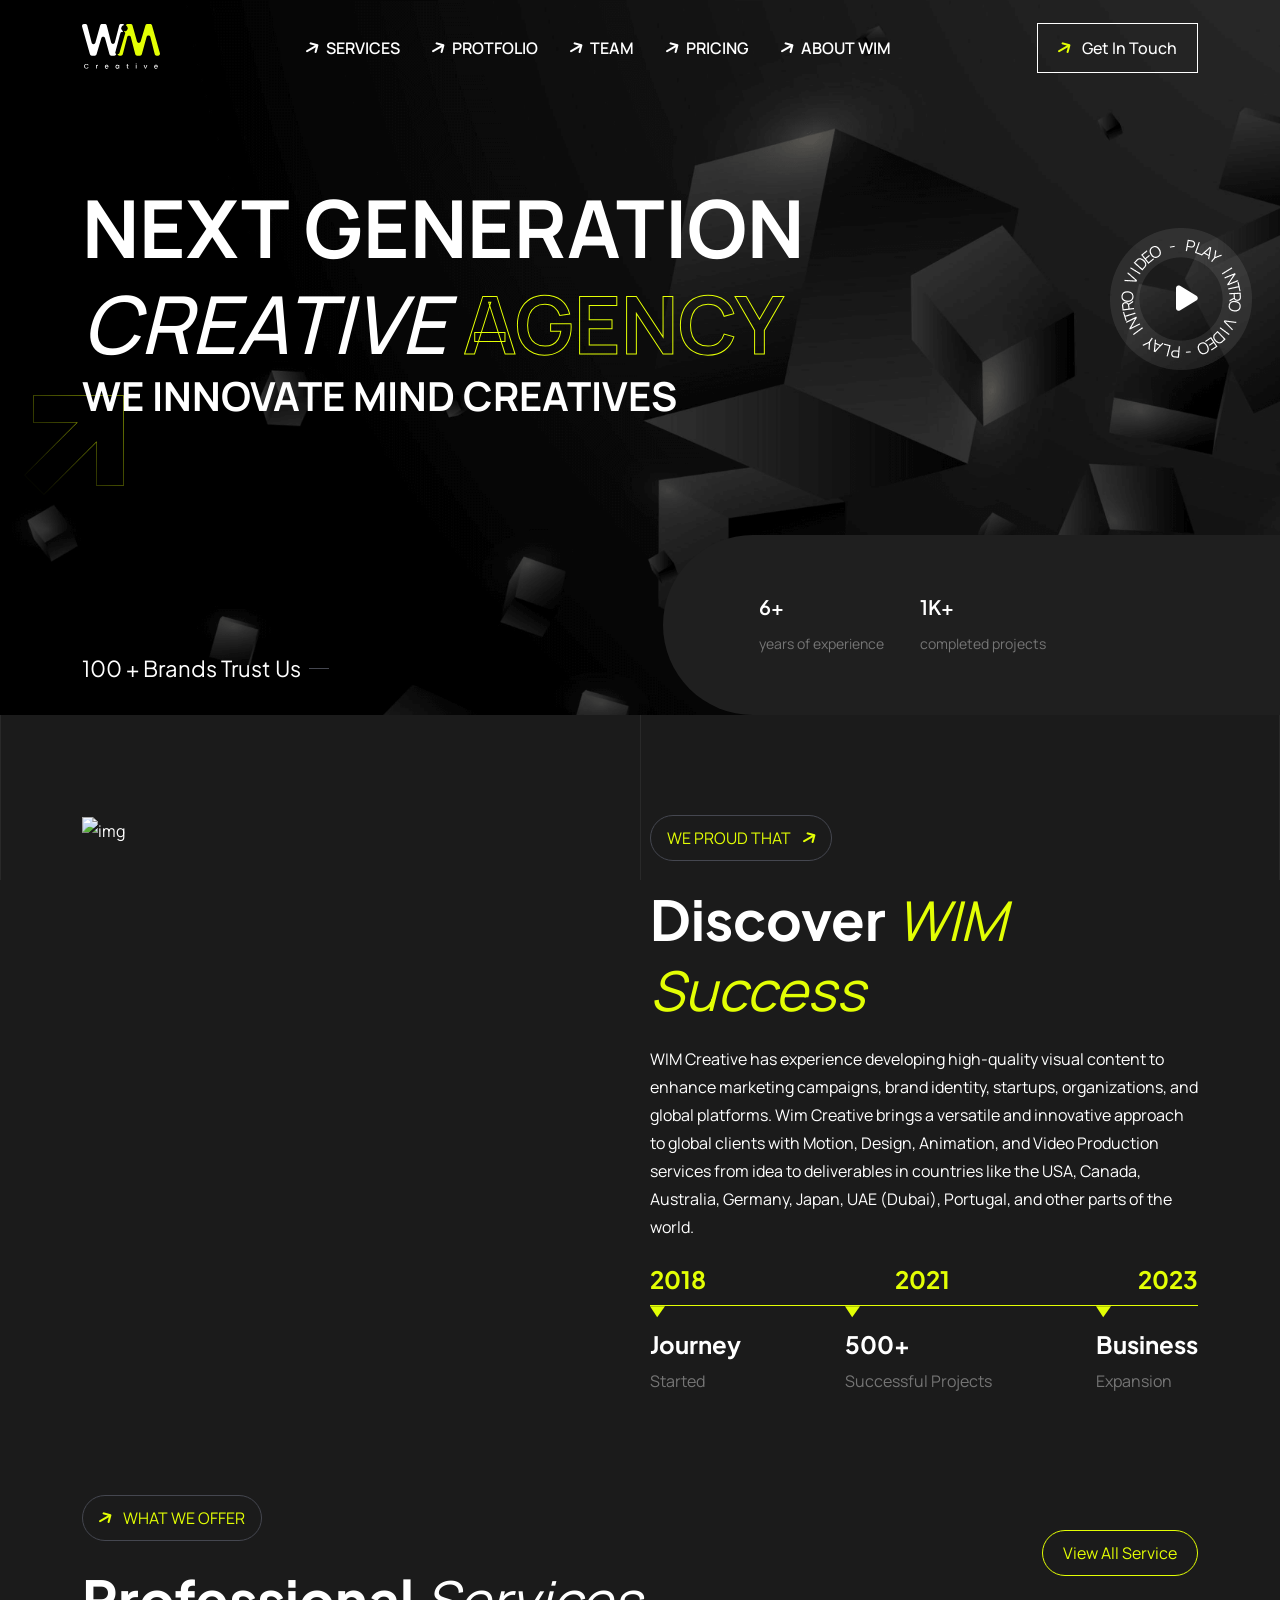
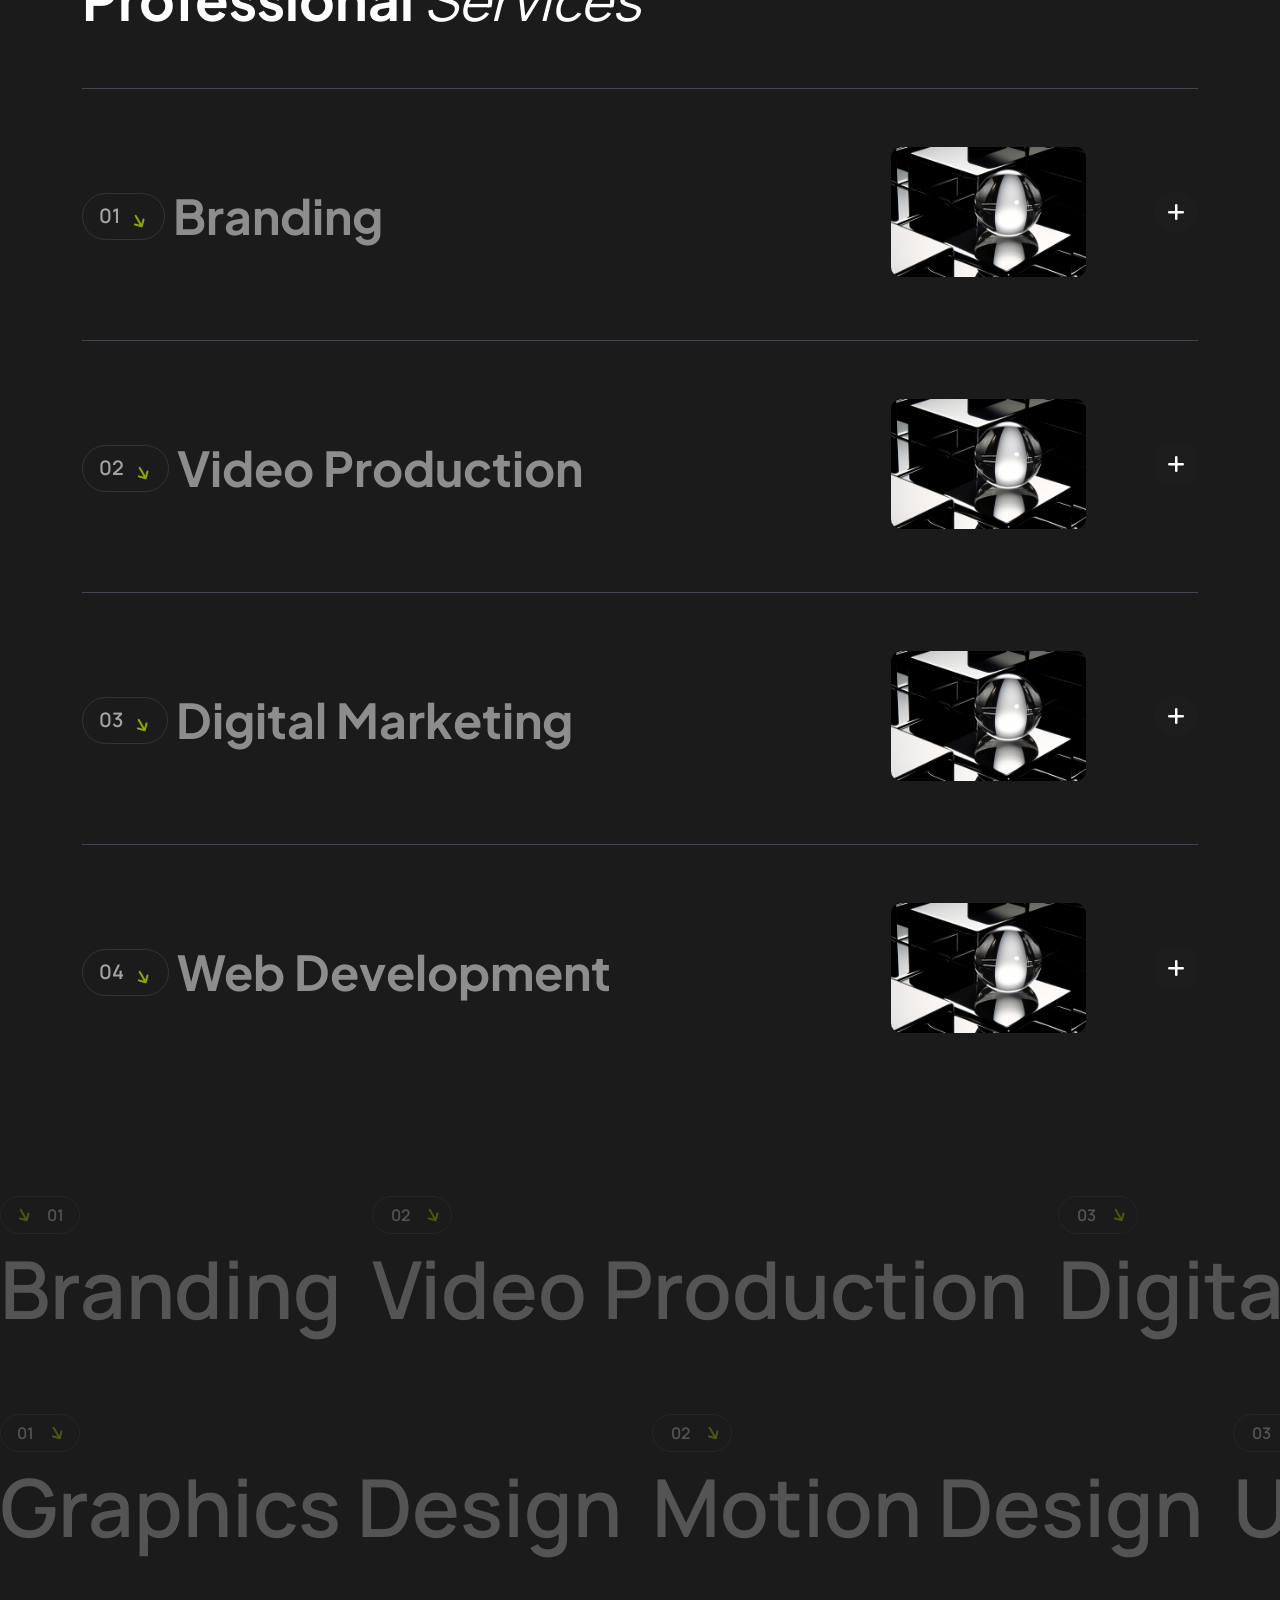
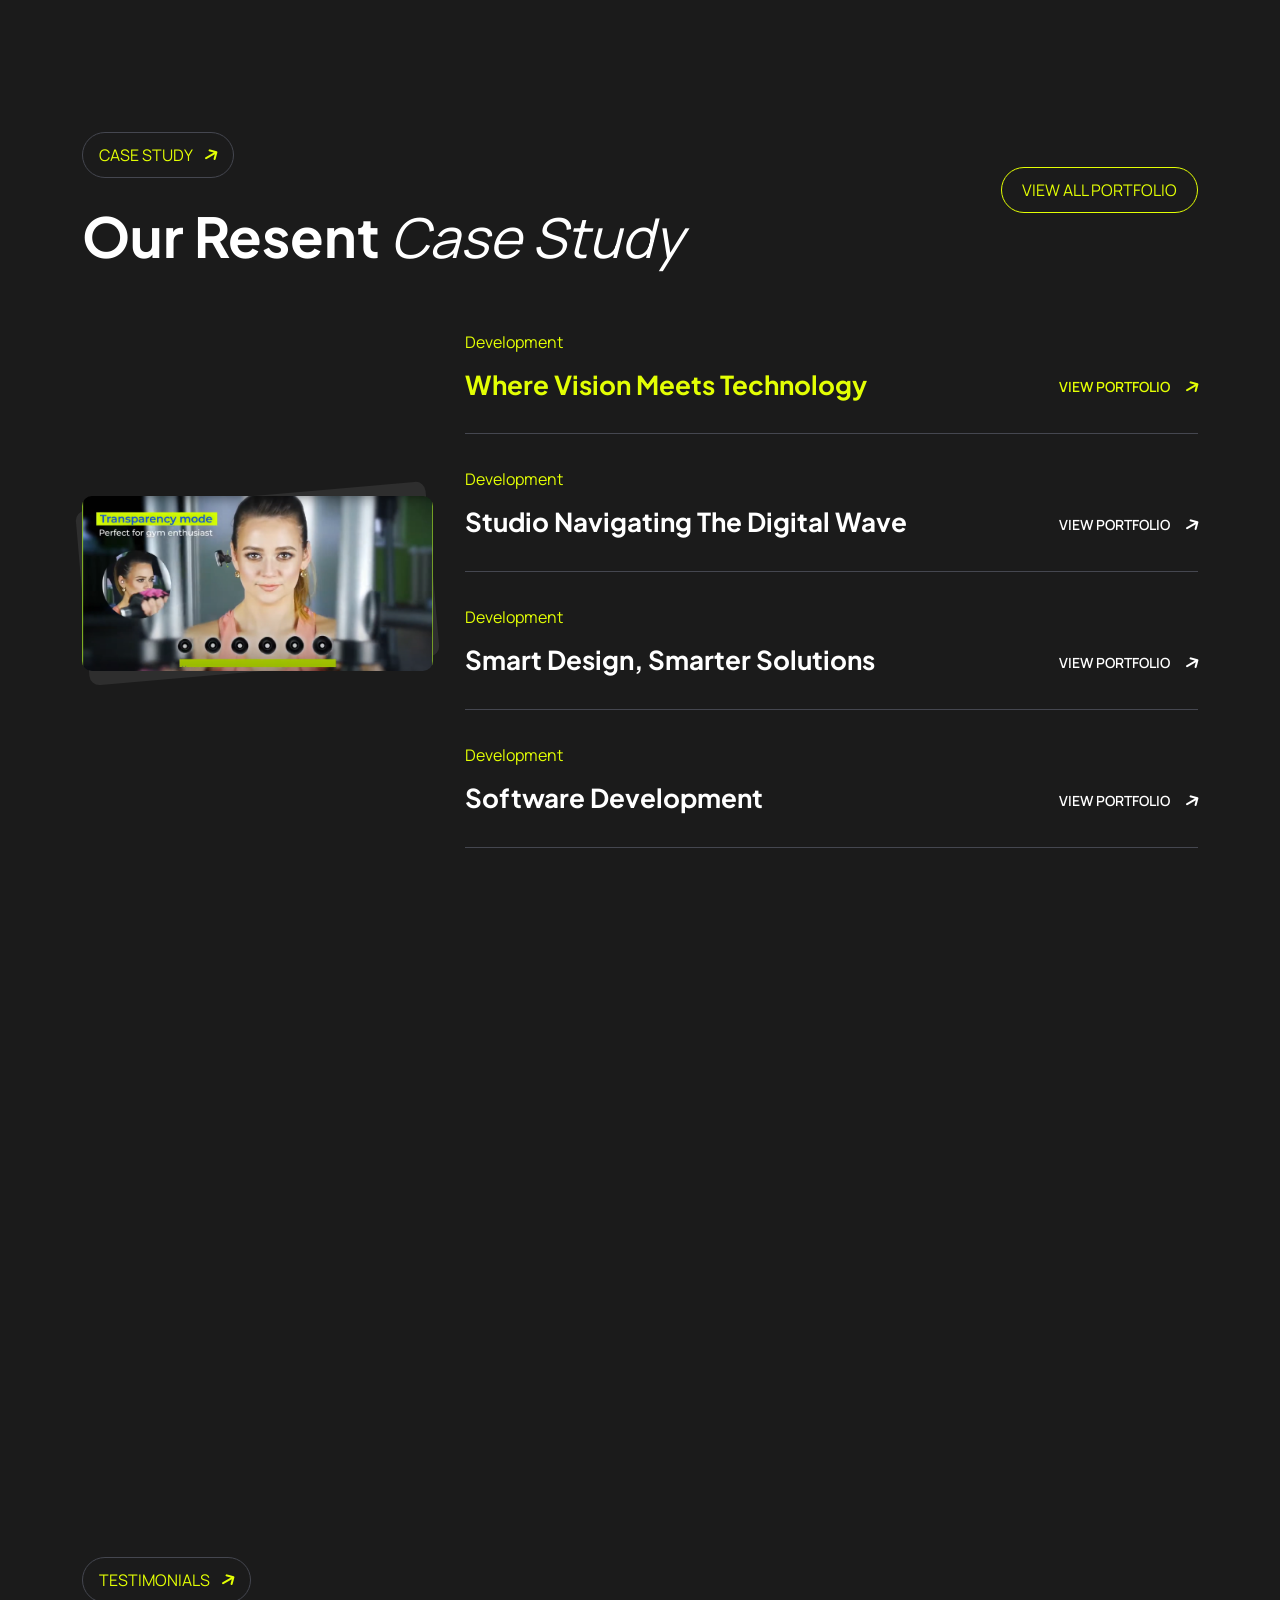
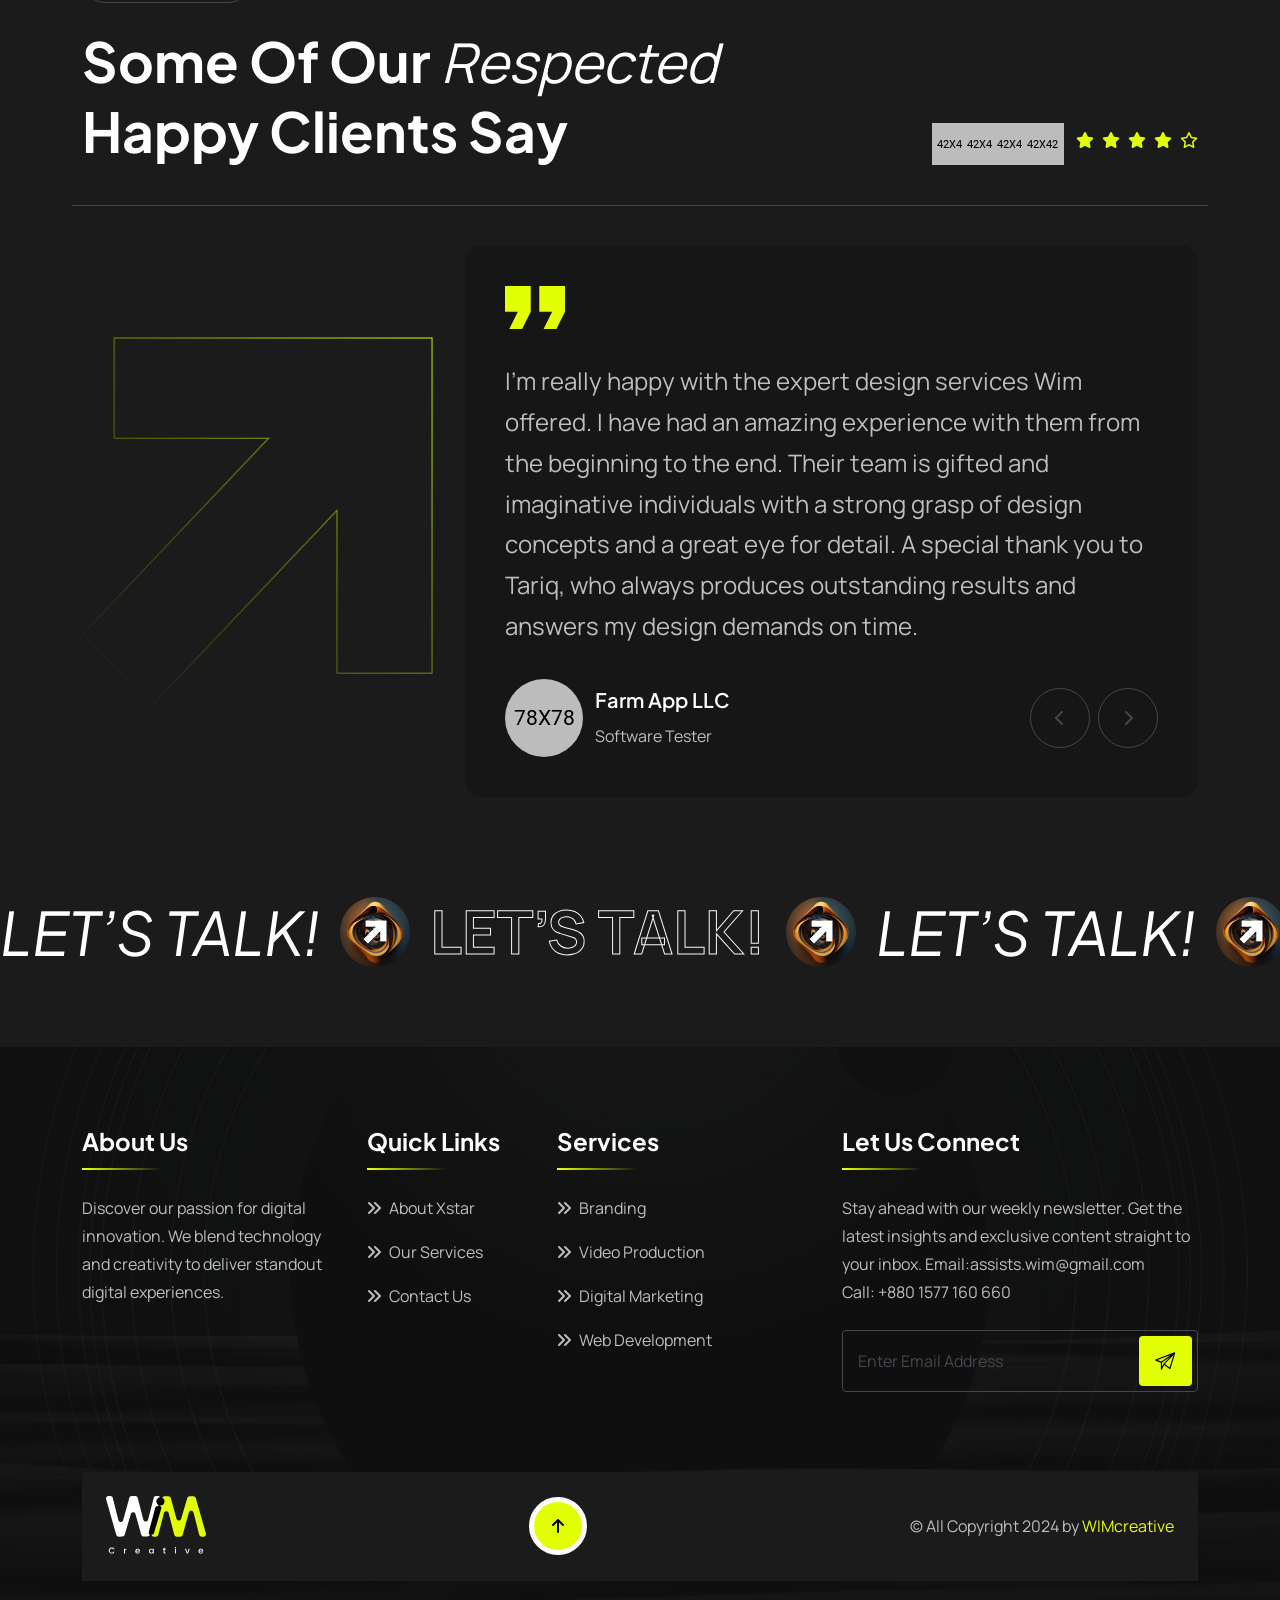
==== commit 3aee6118: "video added" ====
--- a/index.html
+++ b/index.html
@@ -1241,7 +1241,7 @@
       <!-- Tab Case Study End -->
 
       <!-- Watch Version01 Start -->
-      <div class="watch-version01 zindex1 position-relative">
+      <!-- <div class="watch-version01 zindex1 position-relative">
         <div class="container">
           <div class="watch-content d-center">
             <a
@@ -1260,11 +1260,22 @@
             </a>
           </div>
         </div>
+      </div> -->
+
+      <div class="software-fullwatch position-relative pb-20">
+        <div class="video-wrapper">
+          <video class="w-100 h-100" muted="" loop="" autoplay="">
+            <source
+              src="https://softivuspro.com/rest/online%20education.mp4"
+              type="video/mp4"
+            />
+          </video>
+        </div>
       </div>
       <!-- Watch Version01 End -->
 
       <!-- Step Working Start -->
-      
+
       <!-- Step Working End -->
 
       <!-- Cmn Team version01 Start -->
@@ -1616,7 +1627,7 @@
       <!-- Cmn Team version01 End -->
 
       <!-- Testimonial version4 Start -->
-      <section class="pb-space bg2-clr">
+      <section class="pb-space bg2-clr pt-20">
         <div class="container">
           <div
             class="row g-md-5 g-6 align-items-end justify-content-between bb-border pb-xxl-15 pb-lg-10 pb-9 mb-xxl-15 mb-lg-10 mb-9"
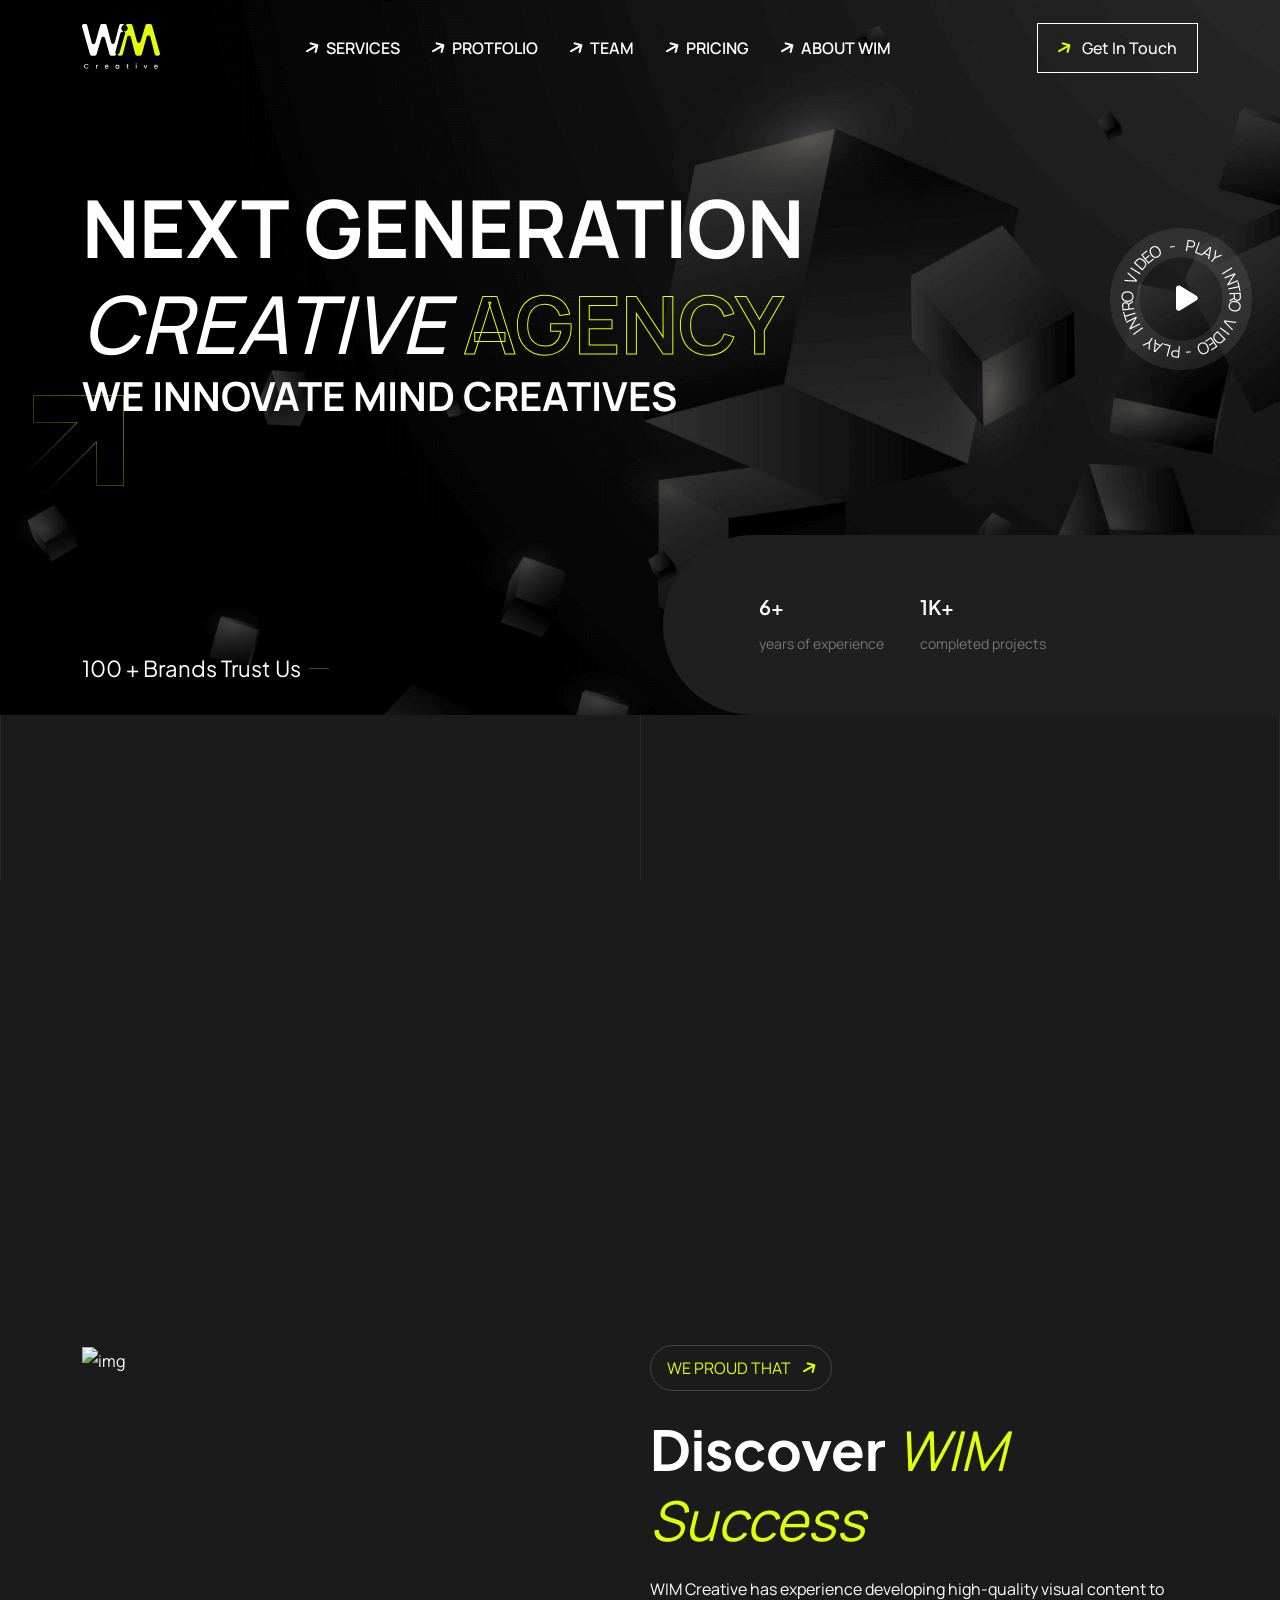
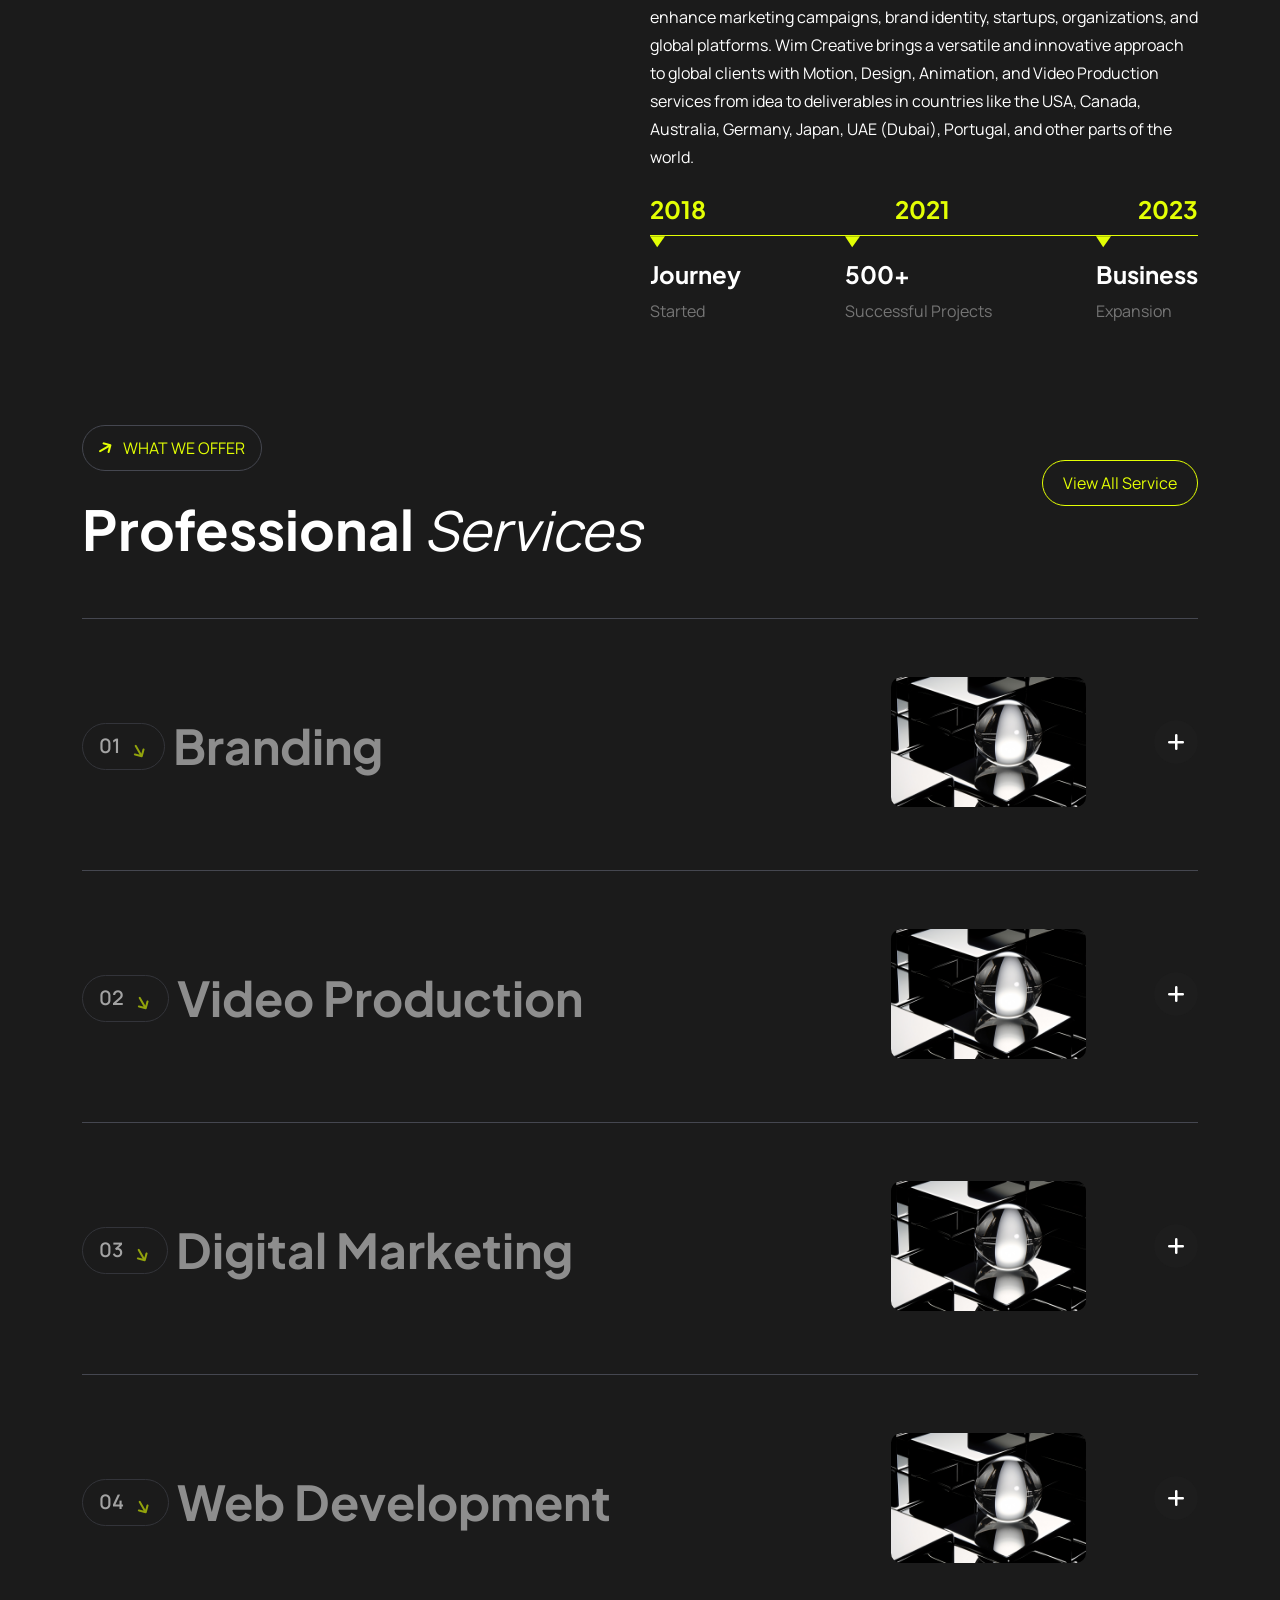
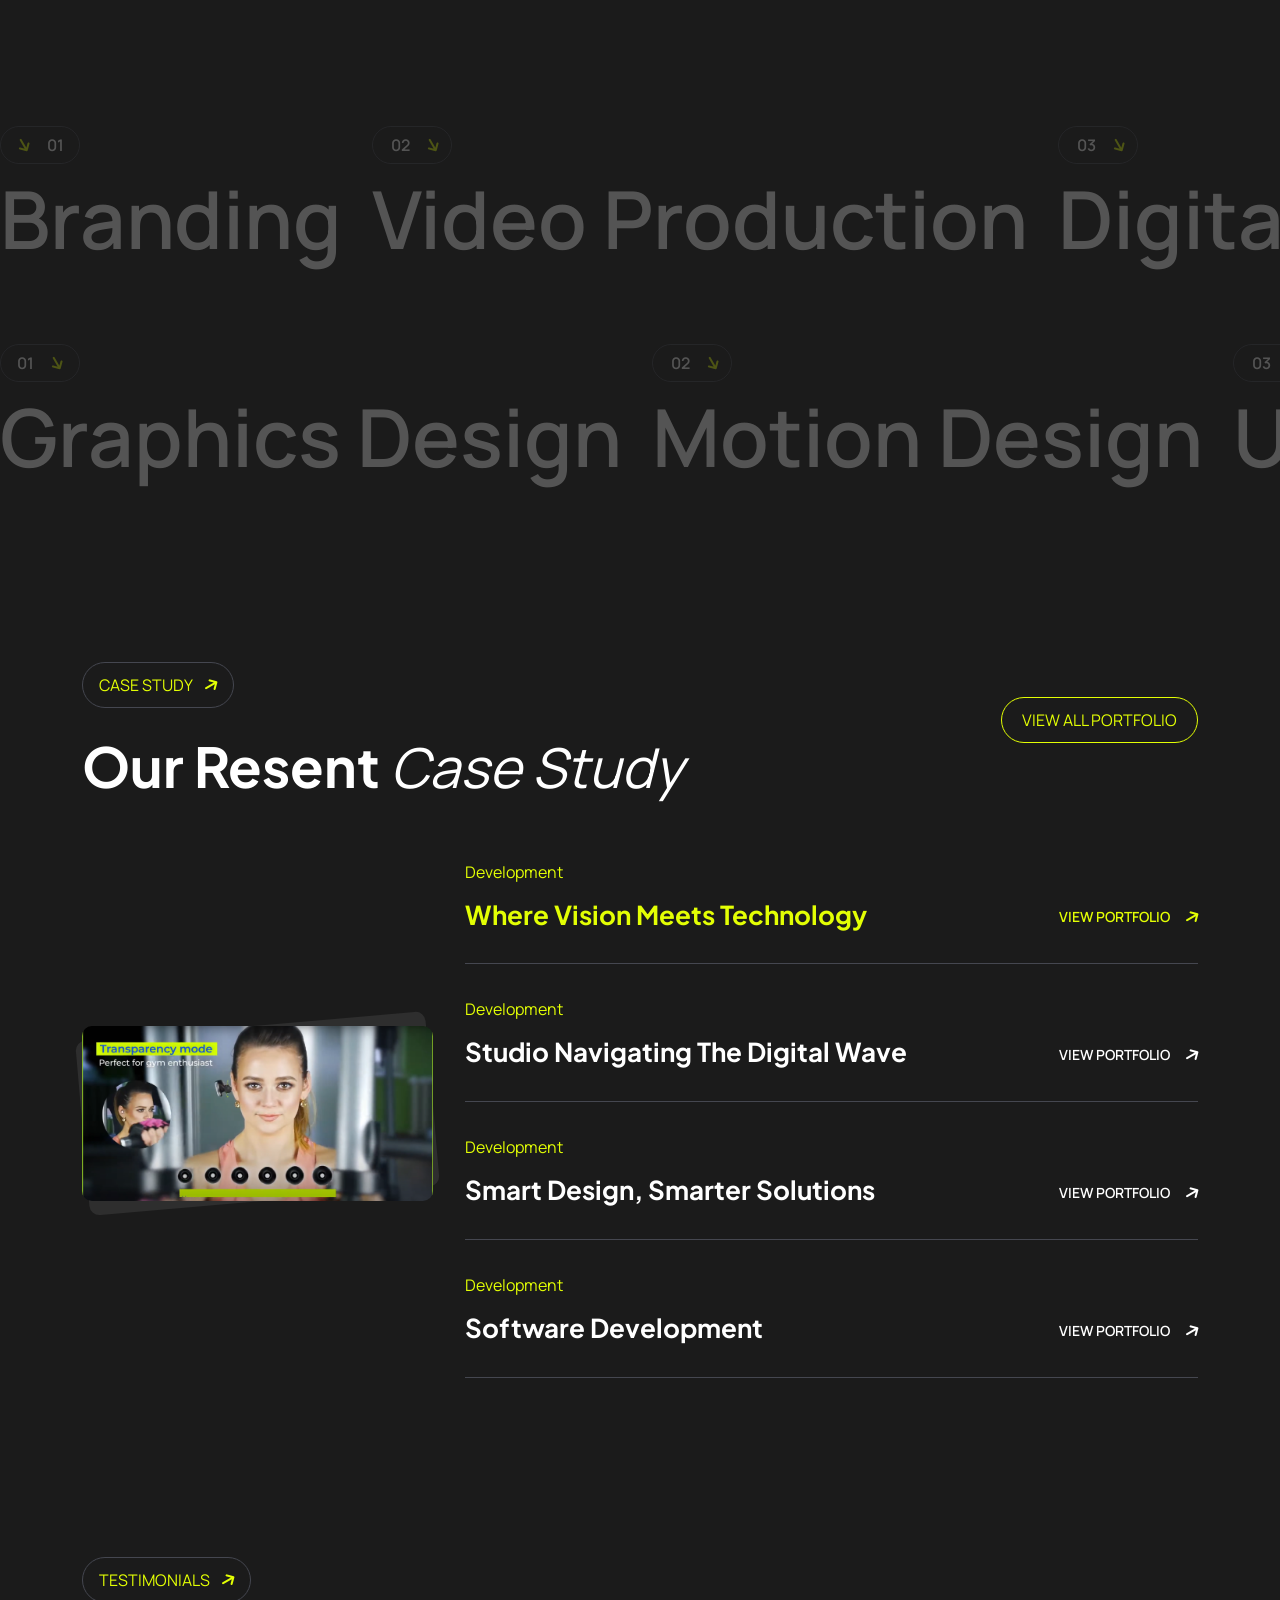
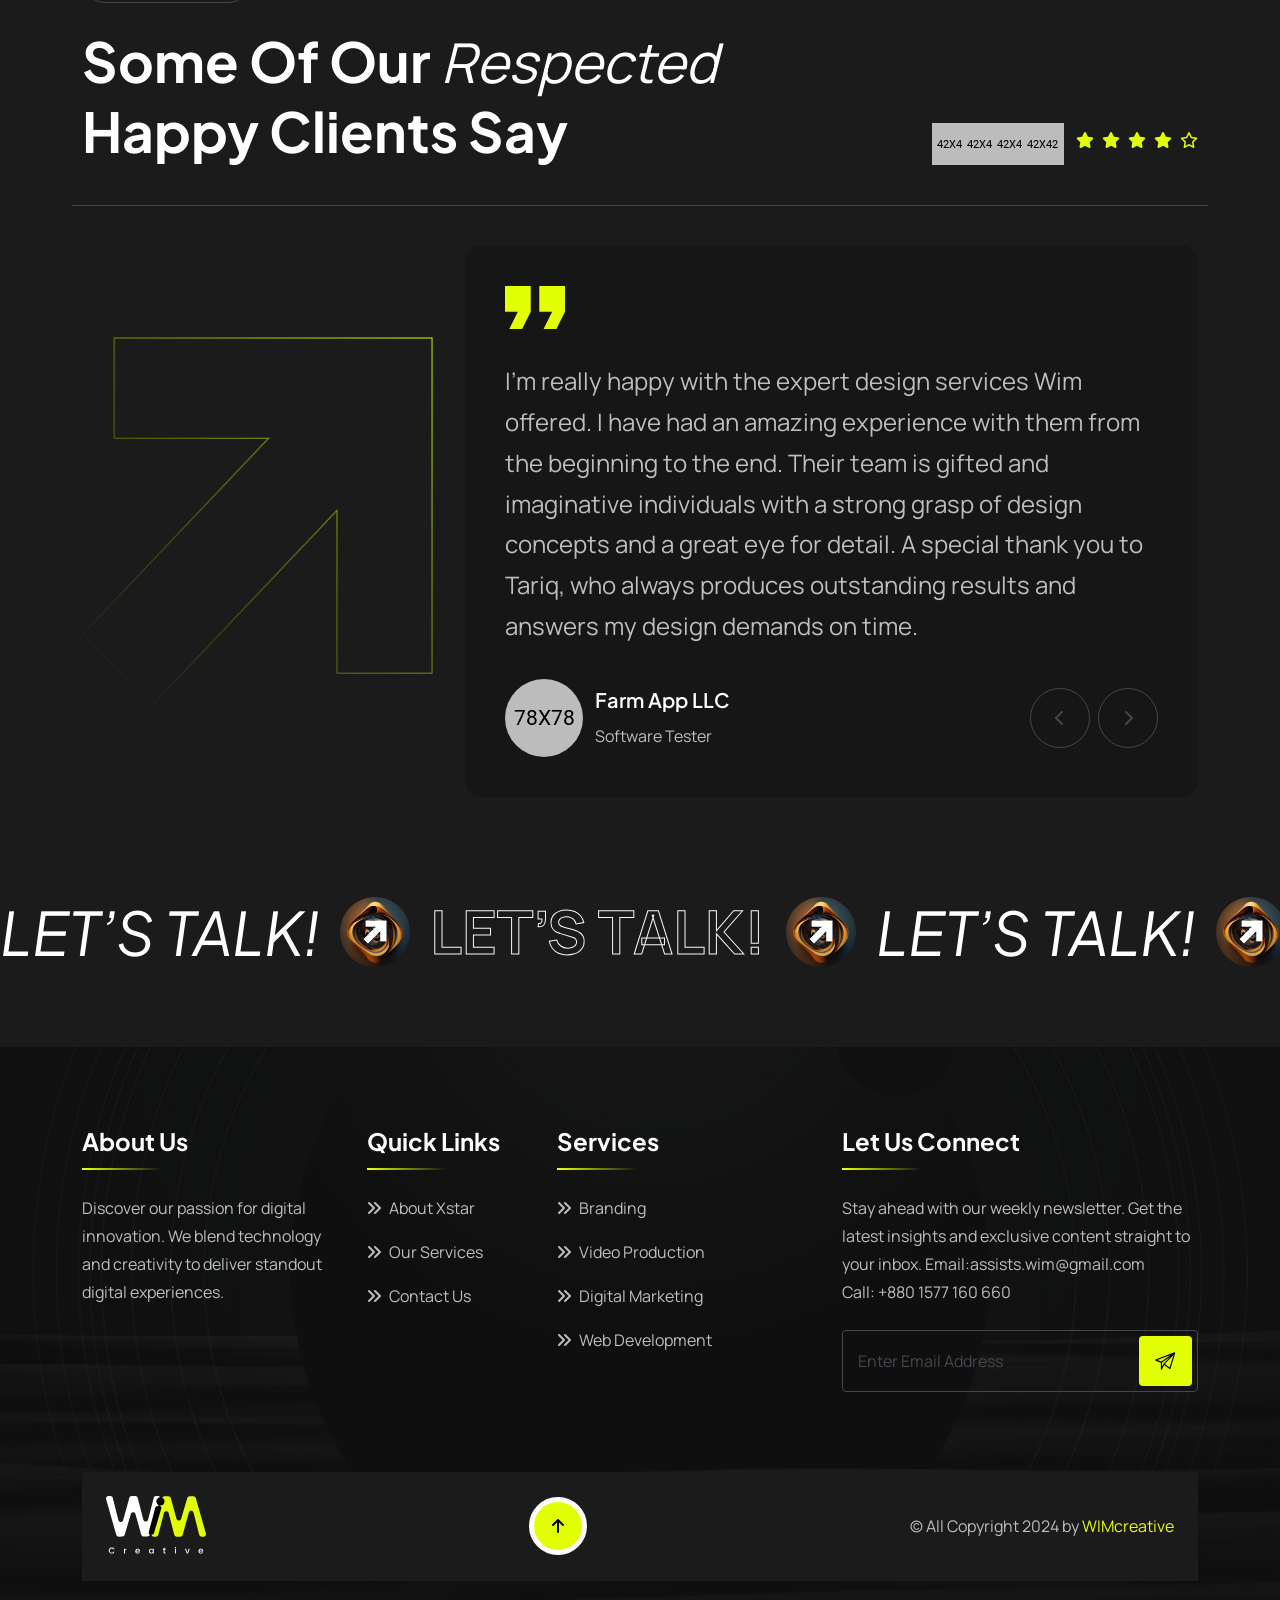
==== commit 2efd71a8: "video updated without pt-20" ====
--- a/index.html
+++ b/index.html
@@ -320,6 +320,41 @@
       </section>
       <!-- Hero Section Version0 -->
 
+
+      <!-- Watch Version01 Start -->
+      <!-- <div class="watch-version01 zindex1 position-relative">
+        <div class="container">
+          <div class="watch-content d-center">
+            <a
+              href="https://www.youtube.com/watch?v=2Si1QjuVHzo"
+              class="video-popup position-relative"
+              target="_blank"
+            >
+              <span class="icons themebg radius100 d-center">
+                <i class="fas fa-play"></i>
+              </span>
+              <img
+                src="assets/img/element/watch-ciricle01.png"
+                alt="img"
+                class="circle"
+              />
+            </a>
+          </div>
+        </div>
+      </div> -->
+
+      <div class="software-fullwatch position-relative pb-20">
+        <div class="video-wrapper">
+          <video class="w-100 h-100" muted="" loop="" autoplay="">
+            <source
+              src="https://softivuspro.com/rest/online%20education.mp4"
+              type="video/mp4"
+            />
+          </video>
+        </div>
+      </div>
+      <!-- Watch Version01 End -->
+
       <!-- Product That Start -->
       <section class="about-product pt-space">
         <div class="container">
@@ -1240,39 +1275,7 @@
       </section>
       <!-- Tab Case Study End -->
 
-      <!-- Watch Version01 Start -->
-      <!-- <div class="watch-version01 zindex1 position-relative">
-        <div class="container">
-          <div class="watch-content d-center">
-            <a
-              href="https://www.youtube.com/watch?v=2Si1QjuVHzo"
-              class="video-popup position-relative"
-              target="_blank"
-            >
-              <span class="icons themebg radius100 d-center">
-                <i class="fas fa-play"></i>
-              </span>
-              <img
-                src="assets/img/element/watch-ciricle01.png"
-                alt="img"
-                class="circle"
-              />
-            </a>
-          </div>
-        </div>
-      </div> -->
-
-      <div class="software-fullwatch position-relative pb-20">
-        <div class="video-wrapper">
-          <video class="w-100 h-100" muted="" loop="" autoplay="">
-            <source
-              src="https://softivuspro.com/rest/online%20education.mp4"
-              type="video/mp4"
-            />
-          </video>
-        </div>
-      </div>
-      <!-- Watch Version01 End -->
+      
 
       <!-- Step Working Start -->
 
